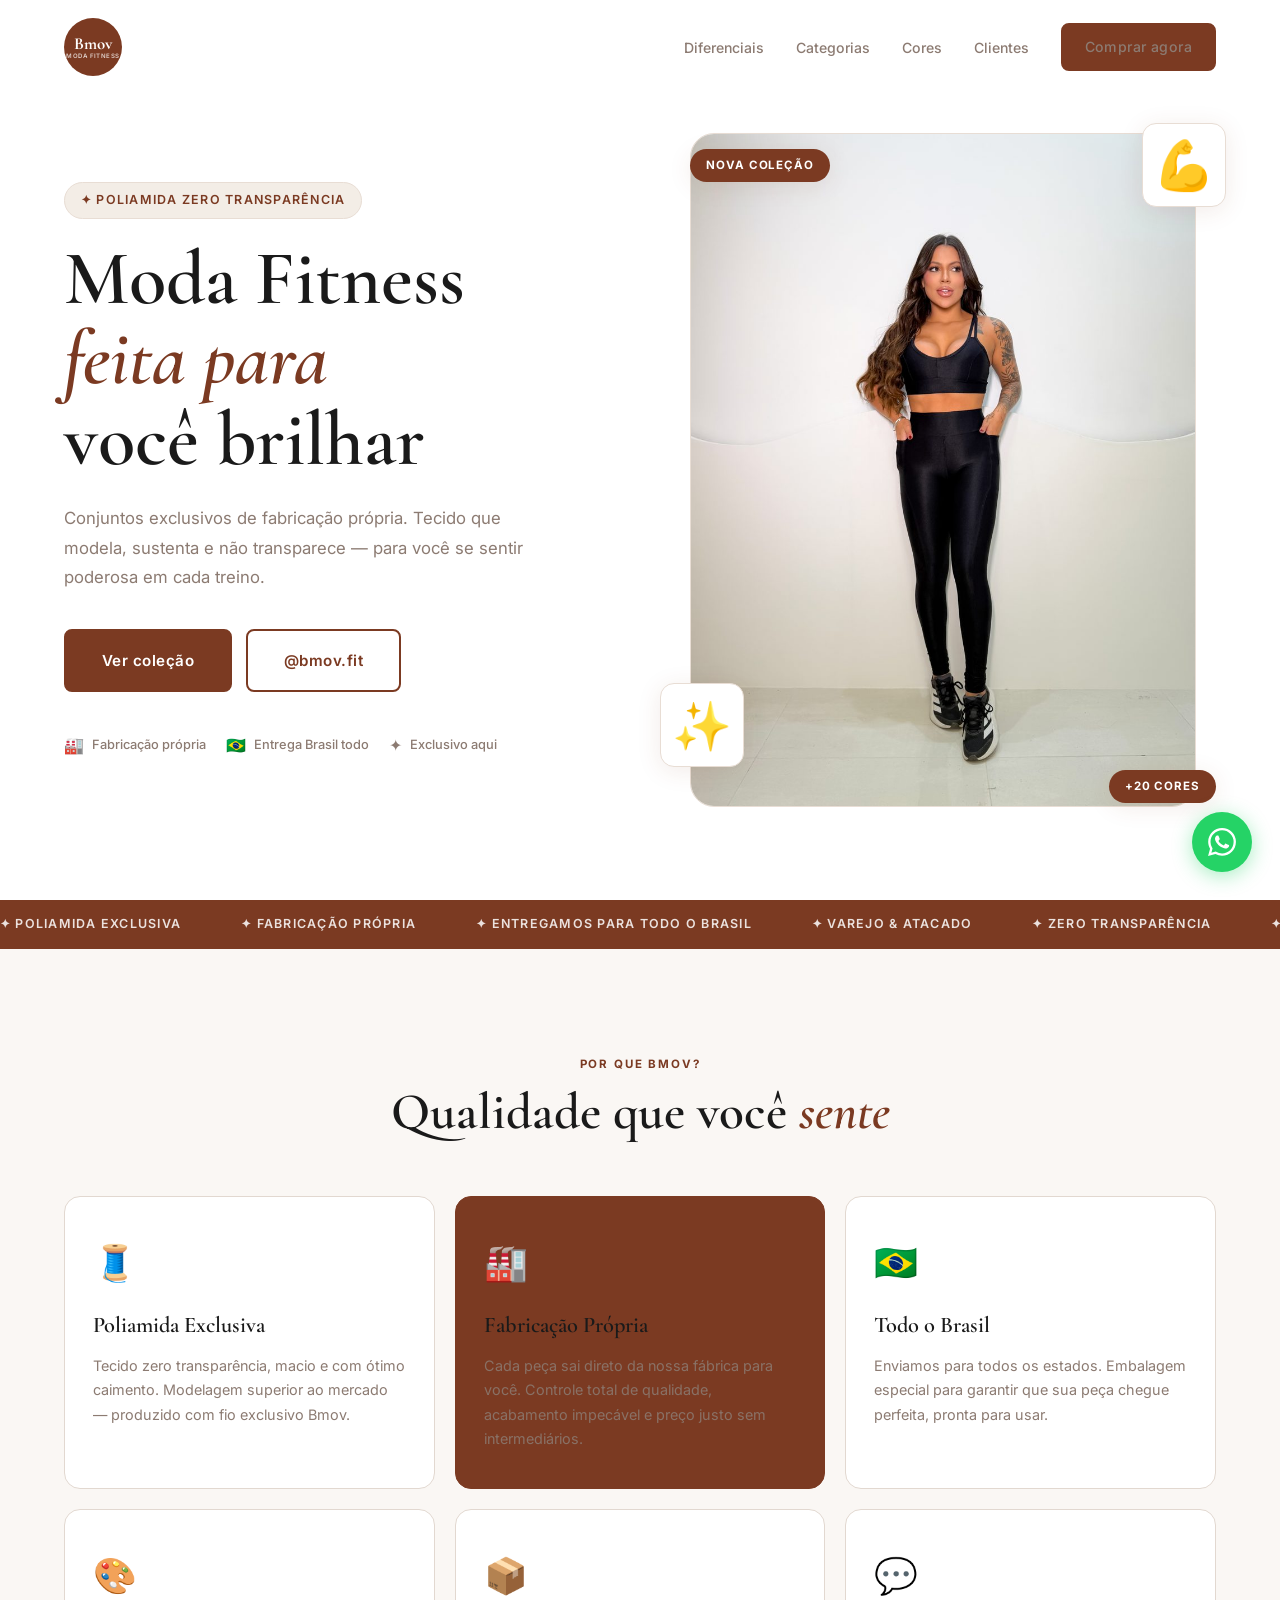
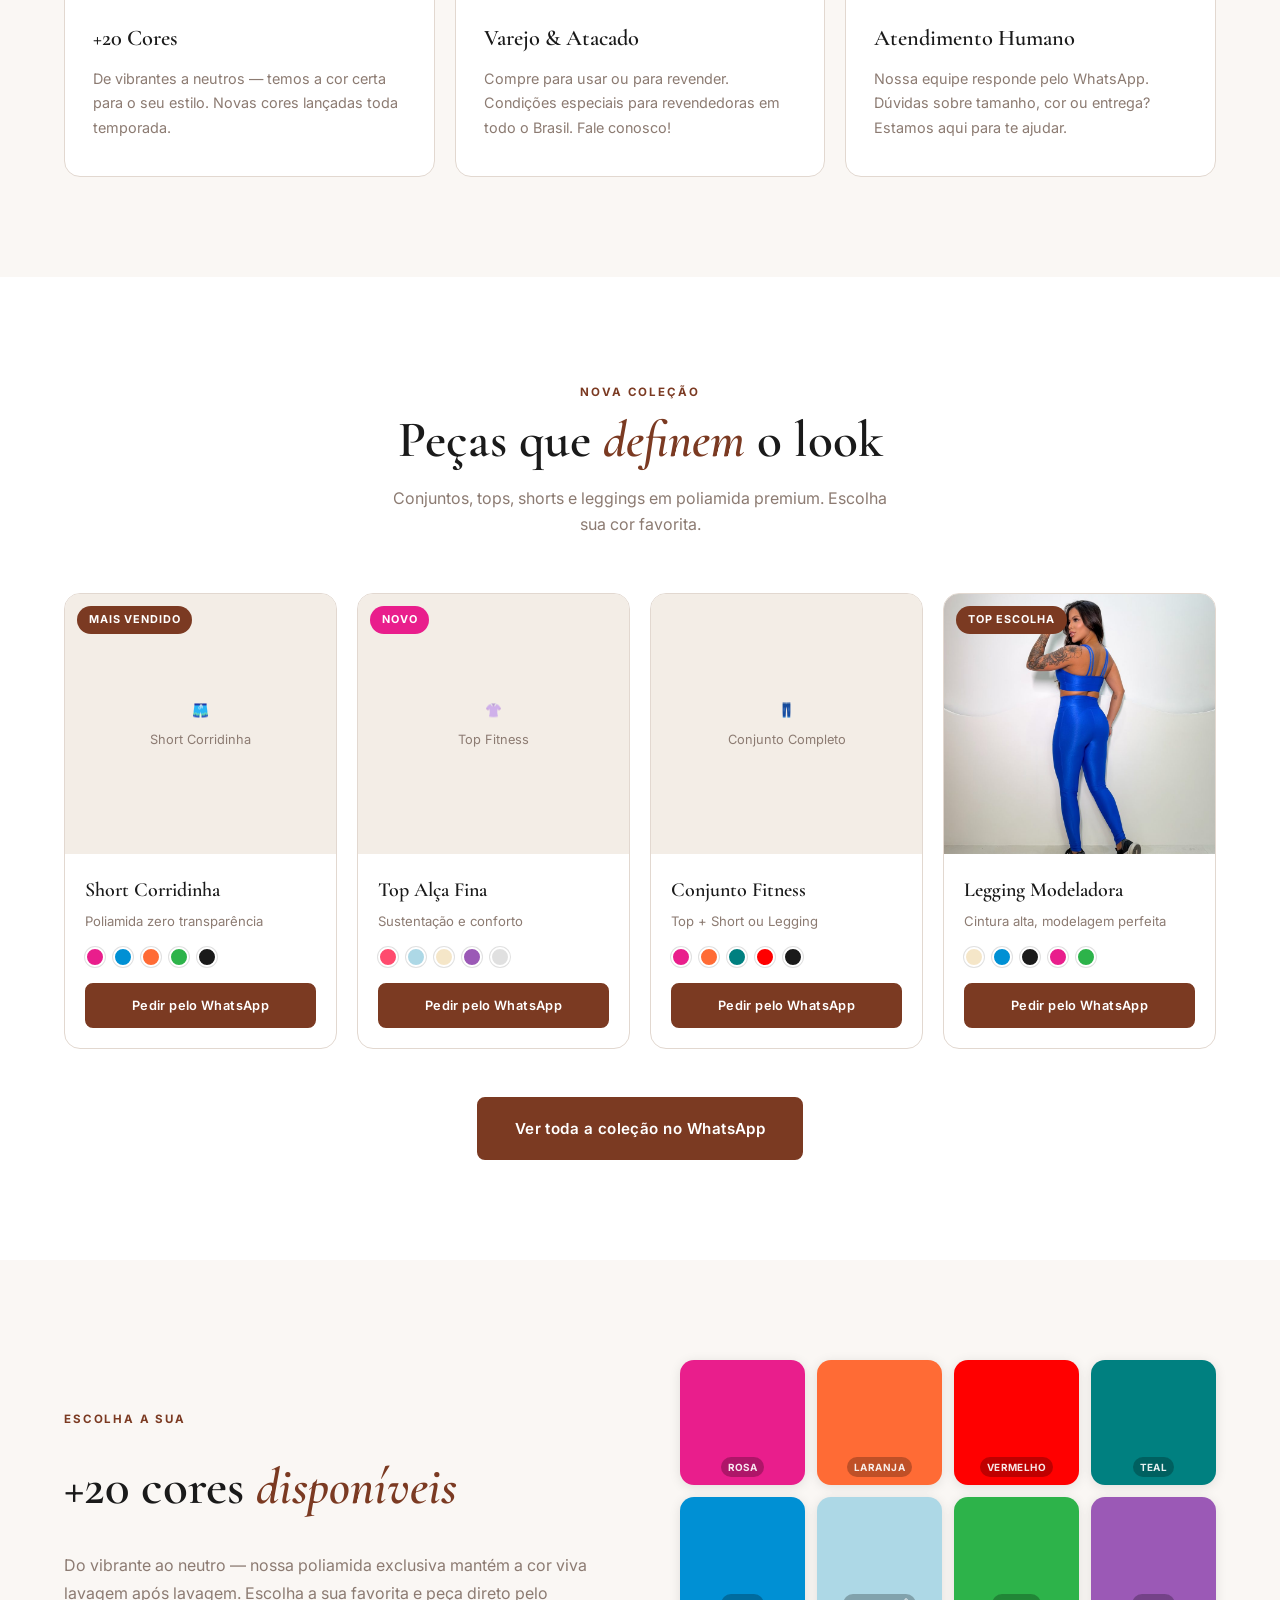
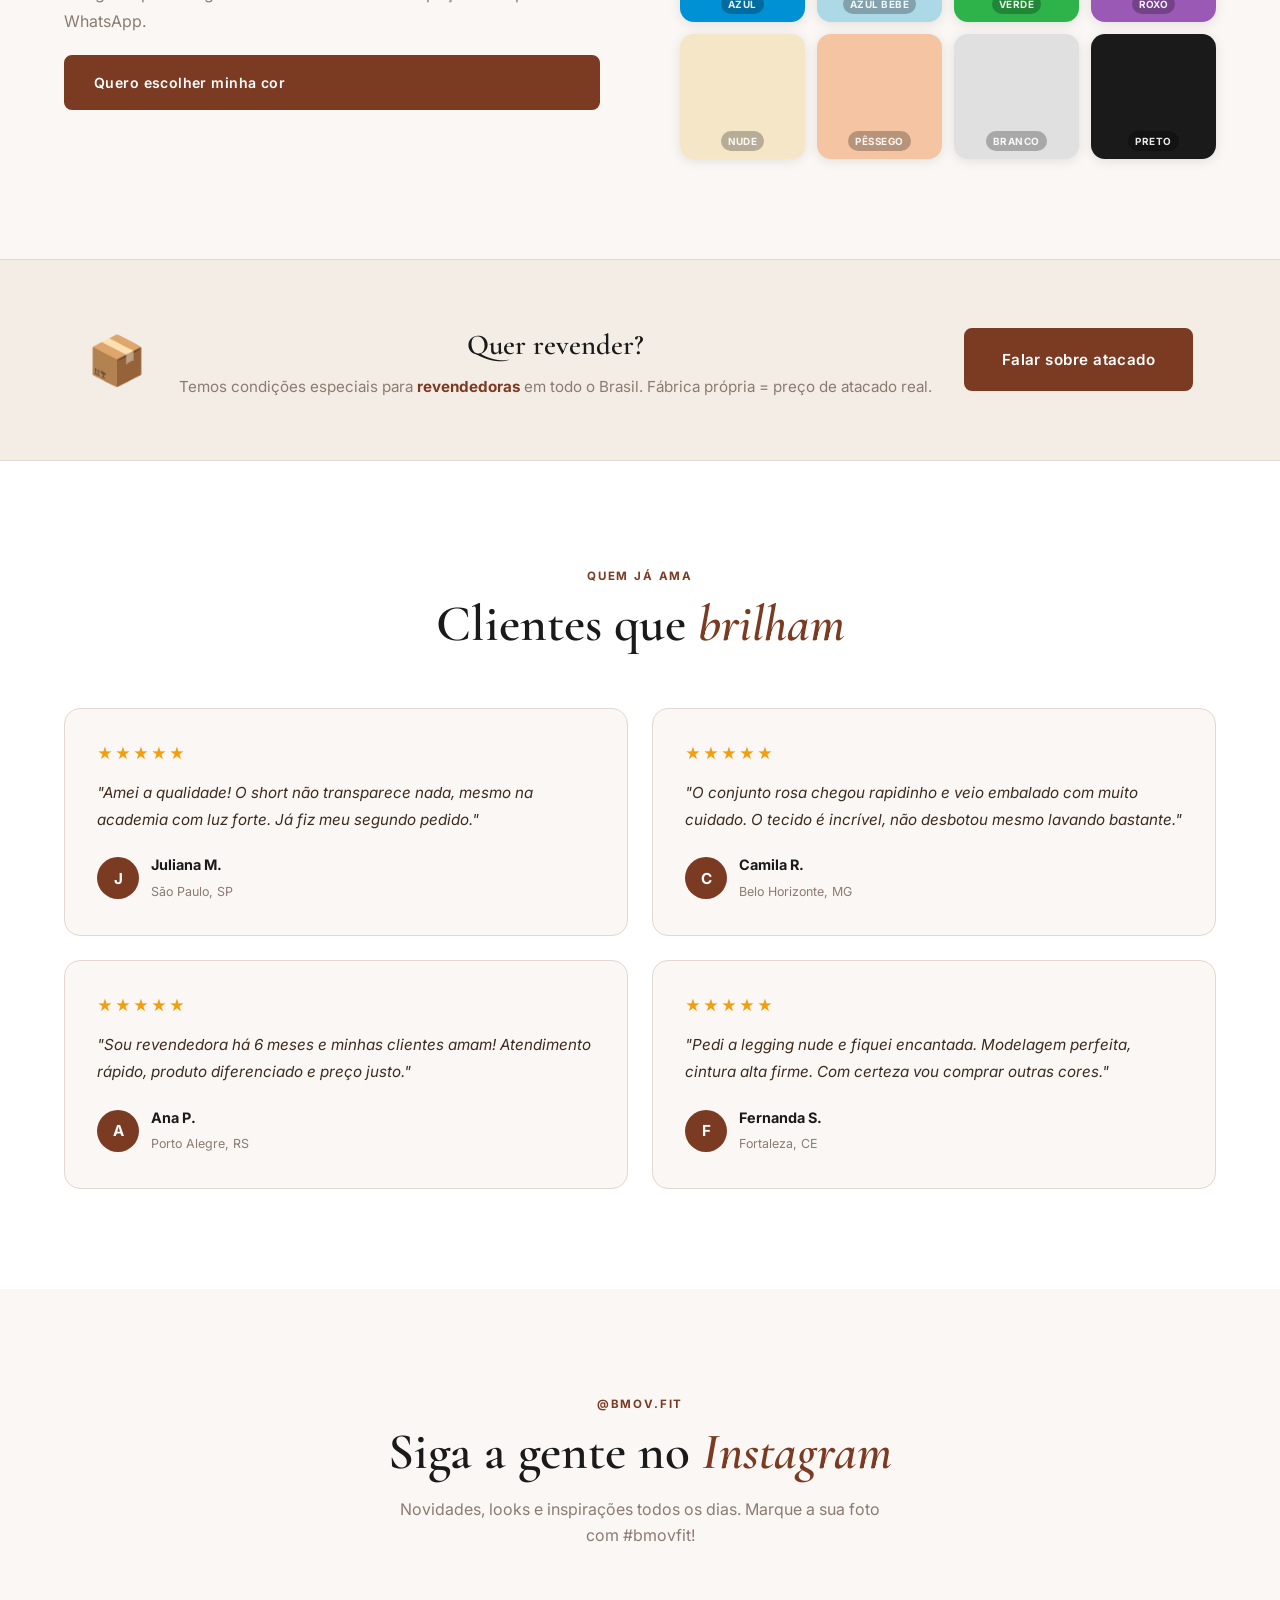
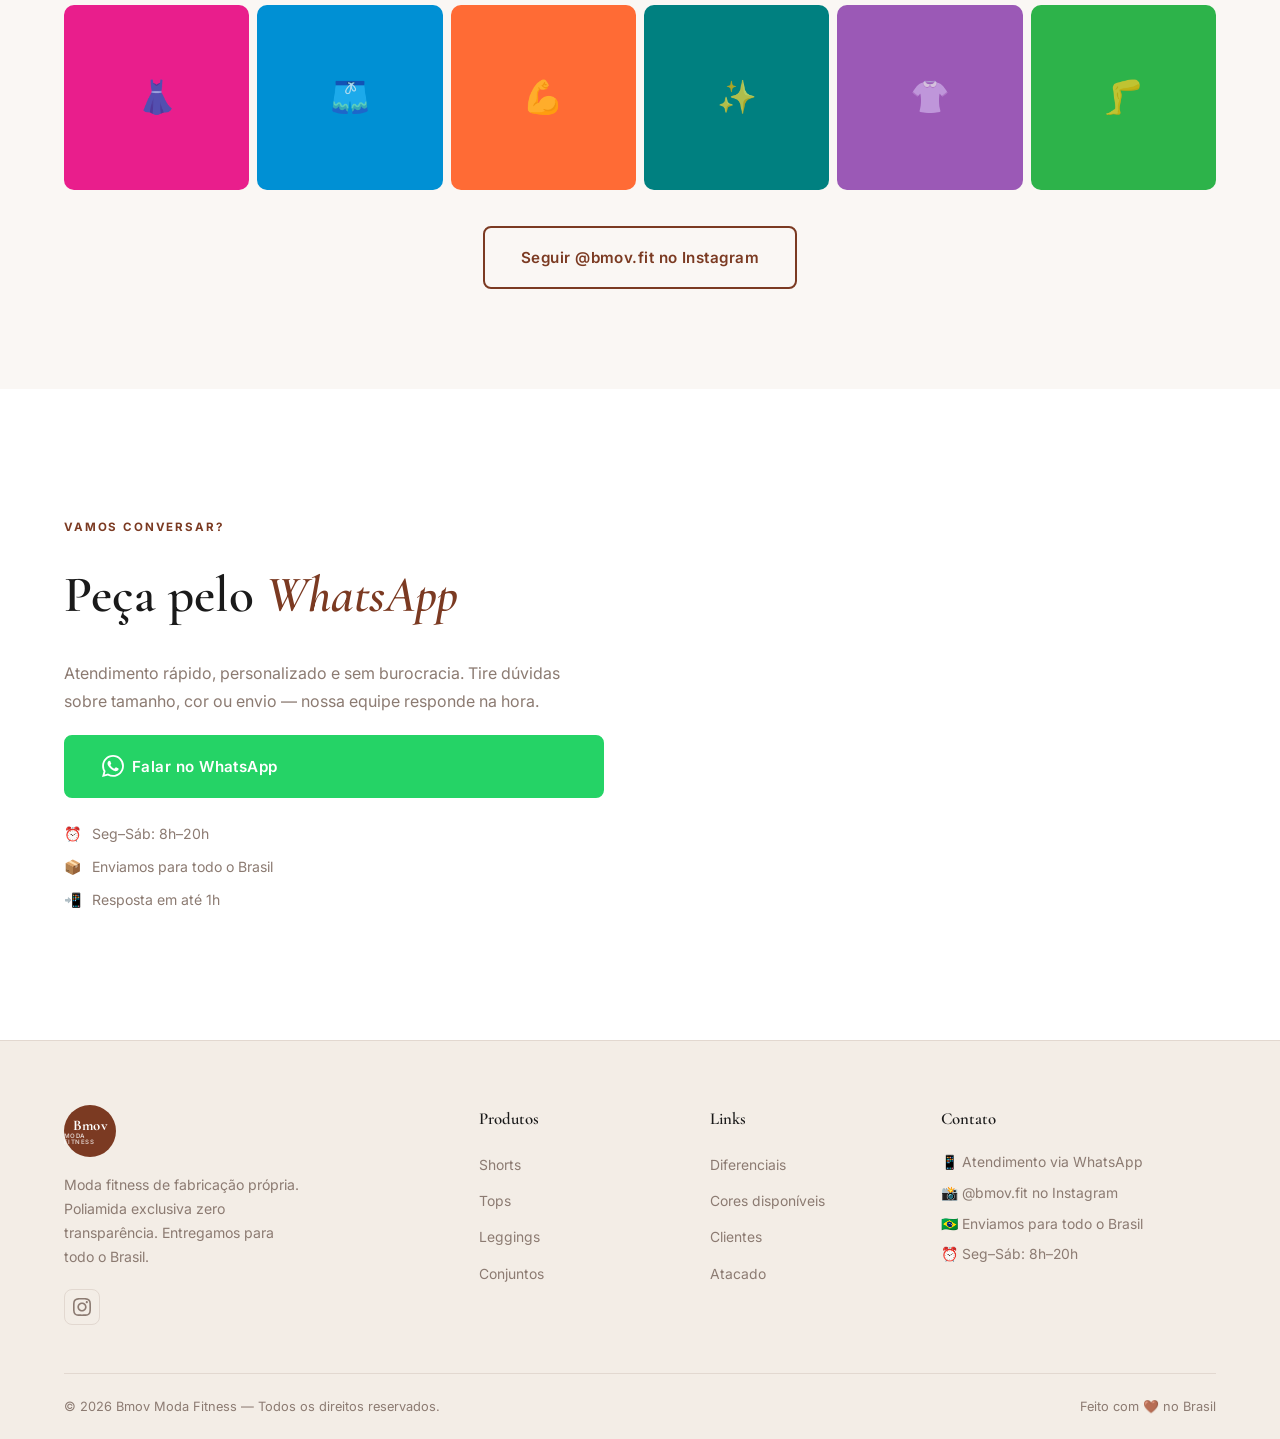
==== index.html @ cf205d50 "feat: imagens reais + galeria auto-rotativa nas categorias - Galeria com 5 fotos reais para Leggings" ====
<!DOCTYPE html>
<html lang="pt-BR">
<head>
  <meta charset="UTF-8" />
  <meta name="viewport" content="width=device-width, initial-scale=1.0" />
  <title>Bmov Moda Fitness — Poliamida Zero Transparência</title>
  <link rel="preconnect" href="https://fonts.googleapis.com" />
  <link rel="preconnect" href="https://fonts.gstatic.com" crossorigin />
  <link href="https://fonts.googleapis.com/css2?family=Cormorant+Garamond:ital,wght@0,400;0,500;0,600;0,700;1,400;1,600&family=Inter:wght@300;400;500;600;700&display=swap" rel="stylesheet" />
  <link rel="stylesheet" href="style.css" />
</head>
<body>

  <!-- NAV -->
  <nav class="nav" id="nav">
    <div class="nav__inner">
      <a href="#hero" class="nav__logo">
        <div class="logo-circle">
          <span class="logo-b">Bmov</span>
          <span class="logo-sub">moda fitness</span>
        </div>
      </a>
      <ul class="nav__links">
        <li><a href="#diferenciais">Diferenciais</a></li>
        <li><a href="categorias.html">Categorias</a></li>
        <li><a href="#cores">Cores</a></li>
        <li><a href="#depoimentos">Clientes</a></li>
        <li><a href="#contato" class="btn btn--brown btn--nav">Comprar agora</a></li>
      </ul>
      <button class="nav__hamburger" id="hamburger" aria-label="Menu">
        <span></span><span></span><span></span>
      </button>
    </div>
  </nav>

  <!-- MOBILE MENU -->
  <div class="mobile-menu" id="mobileMenu">
    <ul>
      <li><a href="#diferenciais" class="mobile-link">Diferenciais</a></li>
      <li><a href="categorias.html" class="mobile-link">Categorias</a></li>
      <li><a href="#cores" class="mobile-link">Cores</a></li>
      <li><a href="#depoimentos" class="mobile-link">Clientes</a></li>
      <li><a href="#contato" class="mobile-link btn btn--brown">Comprar agora</a></li>
    </ul>
  </div>

  <!-- HERO -->
  <section class="hero" id="hero">
    <div class="hero__left">
      <div class="hero__tag-wrap">
        <span class="hero__tag">✦ Poliamida Zero Transparência</span>
      </div>
      <h1 class="hero__title">
        Moda Fitness<br />
        <em>feita para</em><br />
        você brilhar
      </h1>
      <p class="hero__sub">
        Conjuntos exclusivos de fabricação própria. Tecido que modela, sustenta e não transparece — para você se sentir poderosa em cada treino.
      </p>
      <div class="hero__cta">
        <a href="#contato" class="btn btn--brown btn--lg">Ver coleção</a>
        <a href="https://instagram.com/bmov.fit" target="_blank" class="btn btn--outline btn--lg">@bmov.fit</a>
      </div>
      <div class="hero__badges">
        <div class="badge">
          <span class="badge__icon">🏭</span>
          <span>Fabricação própria</span>
        </div>
        <div class="badge">
          <span class="badge__icon">🇧🇷</span>
          <span>Entrega Brasil todo</span>
        </div>
        <div class="badge">
          <span class="badge__icon">✦</span>
          <span>Exclusivo aqui</span>
        </div>
      </div>
    </div>
    <div class="hero__right">
      <div class="hero__img-wrap">
        <div class="hero__img hero__img--main">
          <img src="images_web/leggings/IMG_7711.jpg" alt="Look Bmov Moda Fitness" style="width:100%;height:100%;object-fit:cover;display:block;" />
        </div>
        <div class="hero__img hero__img--float hero__img--float1">
          <div class="img-placeholder img-placeholder--sm">
            <span class="img-emoji">💪</span>
          </div>
        </div>
        <div class="hero__img hero__img--float hero__img--float2">
          <div class="img-placeholder img-placeholder--sm">
            <span class="img-emoji">✨</span>
          </div>
        </div>
        <div class="hero__pill hero__pill--1">Nova coleção</div>
        <div class="hero__pill hero__pill--2">+20 cores</div>
      </div>
    </div>
  </section>

  <!-- BARRA DE CONFIANÇA -->
  <div class="trust-bar">
    <div class="trust-bar__inner">
      <span>✦ Poliamida exclusiva</span>
      <span>✦ Fabricação própria</span>
      <span>✦ Entregamos para todo o Brasil</span>
      <span>✦ Varejo & Atacado</span>
      <span>✦ Zero transparência</span>
      <span>✦ Poliamida exclusiva</span>
      <span>✦ Fabricação própria</span>
      <span>✦ Entregamos para todo o Brasil</span>
      <span>✦ Varejo & Atacado</span>
      <span>✦ Zero transparência</span>
    </div>
  </div>

  <!-- DIFERENCIAIS -->
  <section class="diferenciais" id="diferenciais">
    <div class="container">
      <div class="section-header">
        <span class="section-tag">Por que Bmov?</span>
        <h2 class="section-title">Qualidade que você <em>sente</em></h2>
      </div>
      <div class="dif__grid">
        <div class="dif-card reveal">
          <div class="dif-card__icon">🧵</div>
          <h3>Poliamida Exclusiva</h3>
          <p>Tecido zero transparência, macio e com ótimo caimento. Modelagem superior ao mercado — produzido com fio exclusivo Bmov.</p>
        </div>
        <div class="dif-card dif-card--featured reveal">
          <div class="dif-card__icon">🏭</div>
          <h3>Fabricação Própria</h3>
          <p>Cada peça sai direto da nossa fábrica para você. Controle total de qualidade, acabamento impecável e preço justo sem intermediários.</p>
        </div>
        <div class="dif-card reveal">
          <div class="dif-card__icon">🇧🇷</div>
          <h3>Todo o Brasil</h3>
          <p>Enviamos para todos os estados. Embalagem especial para garantir que sua peça chegue perfeita, pronta para usar.</p>
        </div>
        <div class="dif-card reveal">
          <div class="dif-card__icon">🎨</div>
          <h3>+20 Cores</h3>
          <p>De vibrantes a neutros — temos a cor certa para o seu estilo. Novas cores lançadas toda temporada.</p>
        </div>
        <div class="dif-card reveal">
          <div class="dif-card__icon">📦</div>
          <h3>Varejo & Atacado</h3>
          <p>Compre para usar ou para revender. Condições especiais para revendedoras em todo o Brasil. Fale conosco!</p>
        </div>
        <div class="dif-card reveal">
          <div class="dif-card__icon">💬</div>
          <h3>Atendimento Humano</h3>
          <p>Nossa equipe responde pelo WhatsApp. Dúvidas sobre tamanho, cor ou entrega? Estamos aqui para te ajudar.</p>
        </div>
      </div>
    </div>
  </section>

  <!-- COLEÇÃO -->
  <section class="colecao" id="colecao">
    <div class="container">
      <div class="section-header">
        <span class="section-tag">Nova coleção</span>
        <h2 class="section-title">Peças que <em>definem</em> o look</h2>
        <p class="section-desc">Conjuntos, tops, shorts e leggings em poliamida premium. Escolha sua cor favorita.</p>
      </div>
      <div class="colecao__grid">

        <div class="produto-card reveal">
          <div class="produto-card__img">
            <div class="img-placeholder img-placeholder--prod">
              <span>🩳</span>
              <span class="img-label">Short Corridinha</span>
            </div>
            <div class="produto-card__tag">Mais vendido</div>
          </div>
          <div class="produto-card__info">
            <h3>Short Corridinha</h3>
            <p>Poliamida zero transparência</p>
            <div class="produto-card__cores">
              <span class="cor" style="--c:#E91E8C" title="Rosa"></span>
              <span class="cor" style="--c:#0090D4" title="Azul"></span>
              <span class="cor" style="--c:#FF6B35" title="Laranja"></span>
              <span class="cor" style="--c:#2DB34A" title="Verde"></span>
              <span class="cor" style="--c:#1A1A1A" title="Preto"></span>
            </div>
            <a href="#contato" class="btn btn--brown btn--sm">Pedir pelo WhatsApp</a>
          </div>
        </div>

        <div class="produto-card reveal">
          <div class="produto-card__img">
            <div class="img-placeholder img-placeholder--prod">
              <span>👚</span>
              <span class="img-label">Top Fitness</span>
            </div>
            <div class="produto-card__tag produto-card__tag--new">Novo</div>
          </div>
          <div class="produto-card__info">
            <h3>Top Alça Fina</h3>
            <p>Sustentação e conforto</p>
            <div class="produto-card__cores">
              <span class="cor" style="--c:#FF4B6E" title="Coral"></span>
              <span class="cor" style="--c:#ADD8E6" title="Azul bebê"></span>
              <span class="cor" style="--c:#F5E6C8" title="Nude"></span>
              <span class="cor" style="--c:#9B59B6" title="Roxo"></span>
              <span class="cor" style="--c:#E0E0E0" title="Branco"></span>
            </div>
            <a href="#contato" class="btn btn--brown btn--sm">Pedir pelo WhatsApp</a>
          </div>
        </div>

        <div class="produto-card reveal">
          <div class="produto-card__img">
            <div class="img-placeholder img-placeholder--prod">
              <span>👖</span>
              <span class="img-label">Conjunto Completo</span>
            </div>
          </div>
          <div class="produto-card__info">
            <h3>Conjunto Fitness</h3>
            <p>Top + Short ou Legging</p>
            <div class="produto-card__cores">
              <span class="cor" style="--c:#E91E8C" title="Rosa"></span>
              <span class="cor" style="--c:#FF6B35" title="Laranja"></span>
              <span class="cor" style="--c:#008080" title="Teal"></span>
              <span class="cor" style="--c:#FF0000" title="Vermelho"></span>
              <span class="cor" style="--c:#1A1A1A" title="Preto"></span>
            </div>
            <a href="#contato" class="btn btn--brown btn--sm">Pedir pelo WhatsApp</a>
          </div>
        </div>

        <div class="produto-card reveal">
          <div class="produto-card__img">
            <img src="images_web/leggings/IMG_7720.jpg" alt="Conjunto Aura — Legging" style="width:100%;height:260px;object-fit:cover;display:block;" />
            <div class="produto-card__tag">Top escolha</div>
          </div>
          <div class="produto-card__info">
            <h3>Legging Modeladora</h3>
            <p>Cintura alta, modelagem perfeita</p>
            <div class="produto-card__cores">
              <span class="cor" style="--c:#F5E6C8" title="Nude"></span>
              <span class="cor" style="--c:#0090D4" title="Azul"></span>
              <span class="cor" style="--c:#1A1A1A" title="Preto"></span>
              <span class="cor" style="--c:#E91E8C" title="Rosa"></span>
              <span class="cor" style="--c:#2DB34A" title="Verde"></span>
            </div>
            <a href="#contato" class="btn btn--brown btn--sm">Pedir pelo WhatsApp</a>
          </div>
        </div>

      </div>

      <div class="colecao__cta">
        <a href="#contato" class="btn btn--brown btn--lg">Ver toda a coleção no WhatsApp</a>
      </div>
    </div>
  </section>

  <!-- CORES -->
  <section class="cores" id="cores">
    <div class="container">
      <div class="cores__inner">
        <div class="cores__text reveal">
          <span class="section-tag">Escolha a sua</span>
          <h2 class="section-title">+20 cores <em>disponíveis</em></h2>
          <p>Do vibrante ao neutro — nossa poliamida exclusiva mantém a cor viva lavagem após lavagem. Escolha a sua favorita e peça direto pelo WhatsApp.</p>
          <a href="#contato" class="btn btn--brown">Quero escolher minha cor</a>
        </div>
        <div class="cores__palette reveal">
          <div class="palette-grid">
            <div class="palette-item" style="--c:#E91E8C"><span>Rosa</span></div>
            <div class="palette-item" style="--c:#FF6B35"><span>Laranja</span></div>
            <div class="palette-item" style="--c:#FF0000"><span>Vermelho</span></div>
            <div class="palette-item" style="--c:#008080"><span>Teal</span></div>
            <div class="palette-item" style="--c:#0090D4"><span>Azul</span></div>
            <div class="palette-item" style="--c:#ADD8E6"><span>Azul bebê</span></div>
            <div class="palette-item" style="--c:#2DB34A"><span>Verde</span></div>
            <div class="palette-item" style="--c:#9B59B6"><span>Roxo</span></div>
            <div class="palette-item" style="--c:#F5E6C8"><span>Nude</span></div>
            <div class="palette-item" style="--c:#F5C5A3"><span>Pêssego</span></div>
            <div class="palette-item" style="--c:#E0E0E0"><span>Branco</span></div>
            <div class="palette-item" style="--c:#1A1A1A"><span>Preto</span></div>
          </div>
        </div>
      </div>
    </div>
  </section>

  <!-- ATACADO -->
  <section class="atacado">
    <div class="container">
      <div class="atacado__inner reveal">
        <div class="atacado__icon">📦</div>
        <div class="atacado__text">
          <h3>Quer revender?</h3>
          <p>Temos condições especiais para <strong>revendedoras</strong> em todo o Brasil. Fábrica própria = preço de atacado real.</p>
        </div>
        <a href="https://wa.me/5511999999999?text=Olá!%20Quero%20saber%20sobre%20o%20atacado%20da%20Bmov%20Moda%20Fitness!" target="_blank" class="btn btn--brown btn--lg">Falar sobre atacado</a>
      </div>
    </div>
  </section>

  <!-- DEPOIMENTOS -->
  <section class="depoimentos" id="depoimentos">
    <div class="container">
      <div class="section-header">
        <span class="section-tag">Quem já ama</span>
        <h2 class="section-title">Clientes que <em>brilham</em></h2>
      </div>
      <div class="depo__grid">

        <div class="depo-card reveal">
          <div class="depo-card__stars">★★★★★</div>
          <p>"Amei a qualidade! O short não transparece nada, mesmo na academia com luz forte. Já fiz meu segundo pedido."</p>
          <div class="depo-card__author">
            <div class="depo-card__avatar">J</div>
            <div>
              <strong>Juliana M.</strong>
              <span>São Paulo, SP</span>
            </div>
          </div>
        </div>

        <div class="depo-card reveal">
          <div class="depo-card__stars">★★★★★</div>
          <p>"O conjunto rosa chegou rapidinho e veio embalado com muito cuidado. O tecido é incrível, não desbotou mesmo lavando bastante."</p>
          <div class="depo-card__author">
            <div class="depo-card__avatar">C</div>
            <div>
              <strong>Camila R.</strong>
              <span>Belo Horizonte, MG</span>
            </div>
          </div>
        </div>

        <div class="depo-card reveal">
          <div class="depo-card__stars">★★★★★</div>
          <p>"Sou revendedora há 6 meses e minhas clientes amam! Atendimento rápido, produto diferenciado e preço justo."</p>
          <div class="depo-card__author">
            <div class="depo-card__avatar">A</div>
            <div>
              <strong>Ana P.</strong>
              <span>Porto Alegre, RS</span>
            </div>
          </div>
        </div>

        <div class="depo-card reveal">
          <div class="depo-card__stars">★★★★★</div>
          <p>"Pedi a legging nude e fiquei encantada. Modelagem perfeita, cintura alta firme. Com certeza vou comprar outras cores."</p>
          <div class="depo-card__author">
            <div class="depo-card__avatar">F</div>
            <div>
              <strong>Fernanda S.</strong>
              <span>Fortaleza, CE</span>
            </div>
          </div>
        </div>

      </div>
    </div>
  </section>

  <!-- INSTAGRAM FEED -->
  <section class="feed">
    <div class="container">
      <div class="section-header">
        <span class="section-tag">@bmov.fit</span>
        <h2 class="section-title">Siga a gente no <em>Instagram</em></h2>
        <p class="section-desc">Novidades, looks e inspirações todos os dias. Marque a sua foto com #bmovfit!</p>
      </div>
      <div class="feed__grid">
        <a href="https://instagram.com/bmov.fit" target="_blank" class="feed__item reveal" style="--bg: #E91E8C">
          <div class="feed__placeholder">👗</div>
          <div class="feed__overlay"><span>Ver no Instagram</span></div>
        </a>
        <a href="https://instagram.com/bmov.fit" target="_blank" class="feed__item reveal" style="--bg: #0090D4">
          <div class="feed__placeholder">🩳</div>
          <div class="feed__overlay"><span>Ver no Instagram</span></div>
        </a>
        <a href="https://instagram.com/bmov.fit" target="_blank" class="feed__item reveal" style="--bg: #FF6B35">
          <div class="feed__placeholder">💪</div>
          <div class="feed__overlay"><span>Ver no Instagram</span></div>
        </a>
        <a href="https://instagram.com/bmov.fit" target="_blank" class="feed__item reveal" style="--bg: #008080">
          <div class="feed__placeholder">✨</div>
          <div class="feed__overlay"><span>Ver no Instagram</span></div>
        </a>
        <a href="https://instagram.com/bmov.fit" target="_blank" class="feed__item reveal" style="--bg: #9B59B6">
          <div class="feed__placeholder">👚</div>
          <div class="feed__overlay"><span>Ver no Instagram</span></div>
        </a>
        <a href="https://instagram.com/bmov.fit" target="_blank" class="feed__item reveal" style="--bg: #2DB34A">
          <div class="feed__placeholder">🦵</div>
          <div class="feed__overlay"><span>Ver no Instagram</span></div>
        </a>
      </div>
      <div class="feed__cta">
        <a href="https://instagram.com/bmov.fit" target="_blank" class="btn btn--outline btn--lg">
          Seguir @bmov.fit no Instagram
        </a>
      </div>
    </div>
  </section>

  <!-- CONTATO / CTA FINAL -->
  <section class="contato" id="contato">
    <div class="container">
      <div class="contato__inner">
        <div class="contato__text reveal">
          <span class="section-tag">Vamos conversar?</span>
          <h2 class="section-title">Peça pelo <em>WhatsApp</em></h2>
          <p>Atendimento rápido, personalizado e sem burocracia. Tire dúvidas sobre tamanho, cor ou envio — nossa equipe responde na hora.</p>
          <a href="https://wa.me/5511999999999?text=Olá!%20Vim%20pelo%20site%20da%20Bmov%20Moda%20Fitness%20e%20quero%20ver%20a%20coleção%20💪" target="_blank" class="btn btn--green btn--lg btn--whatsapp">
            <svg width="22" height="22" viewBox="0 0 24 24" fill="currentColor"><path d="M17.472 14.382c-.297-.149-1.758-.867-2.03-.967-.273-.099-.471-.148-.67.15-.197.297-.767.966-.94 1.164-.173.199-.347.223-.644.075-.297-.15-1.255-.463-2.39-1.475-.883-.788-1.48-1.761-1.653-2.059-.173-.297-.018-.458.13-.606.134-.133.298-.347.446-.52.149-.174.198-.298.298-.497.099-.198.05-.371-.025-.52-.075-.149-.669-1.612-.916-2.207-.242-.579-.487-.5-.669-.51-.173-.008-.371-.01-.57-.01-.198 0-.52.074-.792.372-.272.297-1.04 1.016-1.04 2.479 0 1.462 1.065 2.875 1.213 3.074.149.198 2.096 3.2 5.077 4.487.709.306 1.262.489 1.694.625.712.227 1.36.195 1.871.118.571-.085 1.758-.719 2.006-1.413.248-.694.248-1.289.173-1.413-.074-.124-.272-.198-.57-.347m-5.421 7.403h-.004a9.87 9.87 0 01-5.031-1.378l-.361-.214-3.741.982.998-3.648-.235-.374a9.86 9.86 0 01-1.51-5.26c.001-5.45 4.436-9.884 9.888-9.884 2.64 0 5.122 1.03 6.988 2.898a9.825 9.825 0 012.893 6.994c-.003 5.45-4.437 9.884-9.885 9.884m8.413-18.297A11.815 11.815 0 0012.05 0C5.495 0 .16 5.335.157 11.892c0 2.096.547 4.142 1.588 5.945L.057 24l6.305-1.654a11.882 11.882 0 005.683 1.448h.005c6.554 0 11.89-5.335 11.893-11.893a11.821 11.821 0 00-3.48-8.413z"/></svg>
            Falar no WhatsApp
          </a>
          <div class="contato__info">
            <div class="info-item">
              <span>⏰</span>
              <span>Seg–Sáb: 8h–20h</span>
            </div>
            <div class="info-item">
              <span>📦</span>
              <span>Enviamos para todo o Brasil</span>
            </div>
            <div class="info-item">
              <span>📲</span>
              <span>Resposta em até 1h</span>
            </div>
          </div>
        </div>
        <div class="contato__form reveal">
          <div class="form-card">
            <h3>Deixe seu contato</h3>
            <p>Receba novidades e lançamentos em primeira mão!</p>
            <form id="form">
              <div class="form__group">
                <input type="text" id="nome" placeholder="Seu nome" required />
              </div>
              <div class="form__group">
                <input type="tel" id="tel" placeholder="Seu WhatsApp" required />
              </div>
              <div class="form__group">
                <select id="interesse">
                  <option value="" disabled selected>O que você procura?</option>
                  <option>Conjunto fitness</option>
                  <option>Short Corridinha</option>
                  <option>Top alça fina</option>
                  <option>Legging modeladora</option>
                  <option>Quero revender (atacado)</option>
                </select>
              </div>
              <button type="submit" class="btn btn--brown btn--full">Quero ser avisada primeiro 💌</button>
              <p class="form__note">Sem spam. Apenas novidades exclusivas.</p>
            </form>
          </div>
        </div>
      </div>
    </div>
  </section>

  <!-- FOOTER -->
  <footer class="footer">
    <div class="container">
      <div class="footer__inner">
        <div class="footer__brand">
          <div class="logo-circle logo-circle--sm">
            <span class="logo-b">Bmov</span>
            <span class="logo-sub">moda fitness</span>
          </div>
          <p>Moda fitness de fabricação própria. Poliamida exclusiva zero transparência. Entregamos para todo o Brasil.</p>
          <div class="footer__social">
            <a href="https://instagram.com/bmov.fit" target="_blank" aria-label="Instagram">
              <svg width="18" height="18" viewBox="0 0 24 24" fill="currentColor"><path d="M12 2.163c3.204 0 3.584.012 4.85.07 3.252.148 4.771 1.691 4.919 4.919.058 1.265.069 1.645.069 4.849 0 3.205-.012 3.584-.069 4.849-.149 3.225-1.664 4.771-4.919 4.919-1.266.058-1.644.07-4.85.07-3.204 0-3.584-.012-4.849-.07-3.26-.149-4.771-1.699-4.919-4.92-.058-1.265-.07-1.644-.07-4.849 0-3.204.013-3.583.07-4.849.149-3.227 1.664-4.771 4.919-4.919 1.266-.057 1.645-.069 4.849-.069zm0-2.163c-3.259 0-3.667.014-4.947.072-4.358.2-6.78 2.618-6.98 6.98-.059 1.281-.073 1.689-.073 4.948 0 3.259.014 3.668.072 4.948.2 4.358 2.618 6.78 6.98 6.98 1.281.058 1.689.072 4.948.072 3.259 0 3.668-.014 4.948-.072 4.354-.2 6.782-2.618 6.979-6.98.059-1.28.073-1.689.073-4.948 0-3.259-.014-3.667-.072-4.947-.196-4.354-2.617-6.78-6.979-6.98-1.281-.059-1.69-.073-4.949-.073zm0 5.838c-3.403 0-6.162 2.759-6.162 6.162s2.759 6.163 6.162 6.163 6.162-2.759 6.162-6.163c0-3.403-2.759-6.162-6.162-6.162zm0 10.162c-2.209 0-4-1.79-4-4 0-2.209 1.791-4 4-4s4 1.791 4 4c0 2.21-1.791 4-4 4zm6.406-11.845c-.796 0-1.441.645-1.441 1.44s.645 1.44 1.441 1.44c.795 0 1.439-.645 1.439-1.44s-.644-1.44-1.439-1.44z"/></svg>
            </a>
          </div>
        </div>
        <div class="footer__links">
          <h4>Produtos</h4>
          <ul>
            <li><a href="#colecao">Shorts</a></li>
            <li><a href="#colecao">Tops</a></li>
            <li><a href="#colecao">Leggings</a></li>
            <li><a href="#colecao">Conjuntos</a></li>
          </ul>
        </div>
        <div class="footer__links">
          <h4>Links</h4>
          <ul>
            <li><a href="#diferenciais">Diferenciais</a></li>
            <li><a href="#cores">Cores disponíveis</a></li>
            <li><a href="#depoimentos">Clientes</a></li>
            <li><a href="#contato">Atacado</a></li>
          </ul>
        </div>
        <div class="footer__contact">
          <h4>Contato</h4>
          <p>📱 Atendimento via WhatsApp</p>
          <p>📸 @bmov.fit no Instagram</p>
          <p>🇧🇷 Enviamos para todo o Brasil</p>
          <p>⏰ Seg–Sáb: 8h–20h</p>
        </div>
      </div>
      <div class="footer__bottom">
        <p>© 2026 Bmov Moda Fitness — Todos os direitos reservados.</p>
        <p>Feito com 🤎 no Brasil</p>
      </div>
    </div>
  </footer>

  <!-- WHATSAPP FLOAT -->
  <a href="https://wa.me/5511999999999?text=Olá!%20Vim%20pelo%20site%20da%20Bmov%20Moda%20Fitness%20e%20quero%20ver%20a%20coleção%20💪" target="_blank" class="whatsapp-float" aria-label="WhatsApp">
    <svg width="28" height="28" viewBox="0 0 24 24" fill="currentColor"><path d="M17.472 14.382c-.297-.149-1.758-.867-2.03-.967-.273-.099-.471-.148-.67.15-.197.297-.767.966-.94 1.164-.173.199-.347.223-.644.075-.297-.15-1.255-.463-2.39-1.475-.883-.788-1.48-1.761-1.653-2.059-.173-.297-.018-.458.13-.606.134-.133.298-.347.446-.52.149-.174.198-.298.298-.497.099-.198.05-.371-.025-.52-.075-.149-.669-1.612-.916-2.207-.242-.579-.487-.5-.669-.51-.173-.008-.371-.01-.57-.01-.198 0-.52.074-.792.372-.272.297-1.04 1.016-1.04 2.479 0 1.462 1.065 2.875 1.213 3.074.149.198 2.096 3.2 5.077 4.487.709.306 1.262.489 1.694.625.712.227 1.36.195 1.871.118.571-.085 1.758-.719 2.006-1.413.248-.694.248-1.289.173-1.413-.074-.124-.272-.198-.57-.347m-5.421 7.403h-.004a9.87 9.87 0 01-5.031-1.378l-.361-.214-3.741.982.998-3.648-.235-.374a9.86 9.86 0 01-1.51-5.26c.001-5.45 4.436-9.884 9.888-9.884 2.64 0 5.122 1.03 6.988 2.898a9.825 9.825 0 012.893 6.994c-.003 5.45-4.437 9.884-9.885 9.884m8.413-18.297A11.815 11.815 0 0012.05 0C5.495 0 .16 5.335.157 11.892c0 2.096.547 4.142 1.588 5.945L.057 24l6.305-1.654a11.882 11.882 0 005.683 1.448h.005c6.554 0 11.89-5.335 11.893-11.893a11.821 11.821 0 00-3.48-8.413z"/></svg>
  </a>

  <script src="script.js"></script>
</body>
</html>
---- style.css ----
/* =========================================
   Bmov Moda Fitness — Landing Page Styles
   ========================================= */

*, *::before, *::after { box-sizing: border-box; margin: 0; padding: 0; }

:root {
  --brown:      #7B3A22;
  --brown-dk:   #5E2B18;
  --brown-lt:   #9B5A3C;
  --cream:      #FAF7F4;
  --cream2:     #F3EDE6;
  --beige:      #E8DDD4;
  --white:      #FFFFFF;
  --black:      #1A1A1A;
  --text:       #3D2B1F;
  --muted:      #8C7B72;
  --border:     #E2D8D0;
  --green-wa:   #25D366;
  --font-display: 'Cormorant Garamond', Georgia, serif;
  --font-body:    'Inter', sans-serif;
  --radius: 16px;
  --radius-sm: 10px;
  --shadow: 0 4px 24px rgba(123,58,34,0.10);
  --shadow-lg: 0 16px 48px rgba(123,58,34,0.16);
  --transition: 0.3s ease;
}

html { scroll-behavior: smooth; }

body {
  font-family: var(--font-body);
  background: var(--white);
  color: var(--text);
  line-height: 1.65;
  overflow-x: hidden;
}

img { display: block; max-width: 100%; }
a  { text-decoration: none; color: inherit; }
ul { list-style: none; }
em { font-style: italic; }

::-webkit-scrollbar { width: 5px; }
::-webkit-scrollbar-track { background: var(--cream); }
::-webkit-scrollbar-thumb { background: var(--brown); border-radius: 3px; }

/* ── CONTAINER ── */
.container {
  max-width: 1200px;
  margin: 0 auto;
  padding: 0 24px;
}

/* ── LOGO ── */
.logo-circle {
  width: 58px; height: 58px;
  background: var(--brown);
  border-radius: 50%;
  display: flex;
  flex-direction: column;
  align-items: center;
  justify-content: center;
  gap: 0;
  flex-shrink: 0;
}
.logo-b {
  font-family: var(--font-display);
  font-size: 1.05rem;
  font-weight: 700;
  color: var(--white);
  line-height: 1.1;
  letter-spacing: 0.01em;
}
.logo-sub {
  font-size: 0.38rem;
  font-weight: 600;
  color: rgba(255,255,255,0.75);
  letter-spacing: 0.08em;
  text-transform: uppercase;
  line-height: 1;
}
.logo-circle--sm {
  width: 52px; height: 52px;
  margin-bottom: 16px;
}
.logo-circle--sm .logo-b { font-size: 0.92rem; }

/* ── BUTTONS ── */
.btn {
  display: inline-flex;
  align-items: center;
  gap: 8px;
  padding: 14px 28px;
  border-radius: 8px;
  font-family: var(--font-body);
  font-weight: 600;
  font-size: 0.88rem;
  letter-spacing: 0.03em;
  cursor: pointer;
  transition: all var(--transition);
  border: 2px solid transparent;
  white-space: nowrap;
}
.btn--brown {
  background: var(--brown);
  color: var(--white);
  border-color: var(--brown);
}
.btn--brown:hover {
  background: var(--brown-dk);
  border-color: var(--brown-dk);
  transform: translateY(-2px);
  box-shadow: 0 8px 24px rgba(123,58,34,0.3);
}
.btn--outline {
  background: transparent;
  color: var(--brown);
  border-color: var(--brown);
}
.btn--outline:hover {
  background: var(--brown);
  color: var(--white);
  transform: translateY(-2px);
}
.btn--green {
  background: var(--green-wa);
  color: var(--white);
  border-color: var(--green-wa);
}
.btn--green:hover {
  background: #1da851;
  border-color: #1da851;
  transform: translateY(-2px);
  box-shadow: 0 8px 24px rgba(37,211,102,0.3);
}
.btn--nav  { padding: 10px 22px; font-size: 0.82rem; }
.btn--lg   { padding: 17px 36px; font-size: 0.95rem; }
.btn--sm   { padding: 10px 18px; font-size: 0.8rem; width: 100%; justify-content: center; }
.btn--full { width: 100%; justify-content: center; }

/* ── SECTION COMMON ── */
.section-tag {
  display: inline-block;
  font-size: 0.72rem;
  font-weight: 700;
  letter-spacing: 0.16em;
  text-transform: uppercase;
  color: var(--brown);
  margin-bottom: 10px;
}
.section-title {
  font-family: var(--font-display);
  font-size: clamp(2rem, 4.5vw, 3.2rem);
  font-weight: 600;
  line-height: 1.1;
  color: var(--black);
  margin-bottom: 16px;
}
.section-title em { color: var(--brown); font-style: italic; }
.section-desc { color: var(--muted); font-size: 1rem; max-width: 500px; }
.section-header { text-align: center; margin-bottom: 56px; }
.section-header .section-desc { margin: 0 auto; }

/* ============================================================
   NAV
   ============================================================ */
.nav {
  position: fixed;
  top: 0; left: 0; right: 0;
  z-index: 1000;
  padding: 18px 0;
  transition: all var(--transition);
}
.nav.scrolled {
  background: rgba(255,255,255,0.95);
  backdrop-filter: blur(12px);
  padding: 12px 0;
  box-shadow: 0 2px 20px rgba(123,58,34,0.08);
}
.nav__inner {
  max-width: 1200px;
  margin: 0 auto;
  padding: 0 24px;
  display: flex;
  align-items: center;
  justify-content: space-between;
}
.nav__links {
  display: flex;
  align-items: center;
  gap: 32px;
}
.nav__links a {
  font-size: 0.88rem;
  font-weight: 500;
  color: var(--muted);
  transition: color var(--transition);
}
.nav__links a:hover { color: var(--brown); }
.nav__hamburger {
  display: none;
  flex-direction: column;
  gap: 5px;
  background: none;
  border: none;
  cursor: pointer;
  padding: 4px;
}
.nav__hamburger span {
  display: block;
  width: 24px; height: 2px;
  background: var(--brown);
  border-radius: 2px;
  transition: all var(--transition);
}

/* MOBILE MENU */
.mobile-menu {
  position: fixed;
  inset: 0;
  background: var(--white);
  z-index: 999;
  display: flex;
  align-items: center;
  justify-content: center;
  transform: translateX(100%);
  transition: transform 0.4s cubic-bezier(0.77,0,0.175,1);
}
.mobile-menu.open { transform: translateX(0); }
.mobile-menu ul { text-align: center; display: flex; flex-direction: column; gap: 28px; }
.mobile-menu a {
  font-family: var(--font-display);
  font-size: 2rem;
  color: var(--black);
  transition: color var(--transition);
}
.mobile-menu a:hover { color: var(--brown); }

/* ============================================================
   HERO
   ============================================================ */
.hero {
  min-height: 100vh;
  display: grid;
  grid-template-columns: 1fr 1fr;
  align-items: center;
  gap: 60px;
  padding: 100px 24px 60px;
  max-width: 1200px;
  margin: 0 auto;
}
.hero__tag-wrap { margin-bottom: 20px; }
.hero__tag {
  display: inline-flex;
  align-items: center;
  gap: 8px;
  font-size: 0.78rem;
  font-weight: 600;
  letter-spacing: 0.1em;
  text-transform: uppercase;
  color: var(--brown);
  background: var(--cream2);
  border: 1px solid var(--beige);
  padding: 7px 16px;
  border-radius: 999px;
}
.hero__title {
  font-family: var(--font-display);
  font-size: clamp(3rem, 6vw, 5.2rem);
  font-weight: 600;
  line-height: 1.05;
  color: var(--black);
  margin-bottom: 24px;
}
.hero__title em { color: var(--brown); font-style: italic; }
.hero__sub {
  font-size: 1.05rem;
  color: var(--muted);
  max-width: 480px;
  margin-bottom: 36px;
  line-height: 1.75;
}
.hero__cta { display: flex; gap: 14px; flex-wrap: wrap; margin-bottom: 40px; }
.hero__badges { display: flex; gap: 20px; flex-wrap: wrap; }
.badge {
  display: flex;
  align-items: center;
  gap: 8px;
  font-size: 0.8rem;
  font-weight: 500;
  color: var(--muted);
}
.badge__icon { font-size: 1rem; }

/* HERO RIGHT */
.hero__img-wrap {
  position: relative;
  padding: 20px;
}
.hero__img--main {
  width: 100%;
  aspect-ratio: 3/4;
  border-radius: 24px;
  overflow: hidden;
  background: var(--cream2);
  border: 1px solid var(--beige);
}
.img-placeholder {
  width: 100%; height: 100%;
  display: flex;
  flex-direction: column;
  align-items: center;
  justify-content: center;
  gap: 12px;
  background: var(--cream2);
  color: var(--muted);
  font-size: 0.85rem;
}
.img-placeholder--sm {
  width: 80px; height: 80px;
  border-radius: 14px;
  font-size: 0.75rem;
  background: var(--white);
  border: 1px solid var(--beige);
  box-shadow: var(--shadow);
}
.img-placeholder--prod {
  aspect-ratio: 3/4;
  border-radius: 0;
  gap: 8px;
}
.img-emoji { font-size: 3rem; }
.img-label { font-size: 0.8rem; color: var(--muted); }

.hero__img--float {
  position: absolute;
}
.hero__img--float1 {
  top: 10px; right: -10px;
}
.hero__img--float1 .img-placeholder--sm { width: 84px; height: 84px; }
.hero__img--float2 {
  bottom: 60px; left: -10px;
}
.hero__img--float2 .img-placeholder--sm { width: 84px; height: 84px; }

.hero__pill {
  position: absolute;
  background: var(--brown);
  color: var(--white);
  font-size: 0.72rem;
  font-weight: 700;
  letter-spacing: 0.08em;
  text-transform: uppercase;
  padding: 7px 16px;
  border-radius: 999px;
  box-shadow: var(--shadow);
}
.hero__pill--1 { top: 36px; left: 20px; }
.hero__pill--2 { bottom: 24px; right: 0; }

/* ============================================================
   TRUST BAR
   ============================================================ */
.trust-bar {
  background: var(--brown);
  padding: 14px 0;
  overflow: hidden;
}
.trust-bar__inner {
  display: flex;
  gap: 60px;
  white-space: nowrap;
  animation: marquee 28s linear infinite;
  width: max-content;
}
.trust-bar__inner span {
  font-size: 0.78rem;
  font-weight: 600;
  letter-spacing: 0.1em;
  text-transform: uppercase;
  color: rgba(255,255,255,0.85);
}
@keyframes marquee {
  from { transform: translateX(0); }
  to   { transform: translateX(-50%); }
}

/* ============================================================
   DIFERENCIAIS
   ============================================================ */
.diferenciais {
  padding: 100px 0;
  background: var(--cream);
}
.dif__grid {
  display: grid;
  grid-template-columns: repeat(3, 1fr);
  gap: 20px;
}
.dif-card {
  background: var(--white);
  border: 1px solid var(--border);
  border-radius: var(--radius);
  padding: 36px 28px;
  transition: all var(--transition);
}
.dif-card:hover {
  transform: translateY(-6px);
  box-shadow: var(--shadow-lg);
  border-color: var(--beige);
}
.dif-card--featured {
  background: var(--brown);
  border-color: var(--brown);
}
.dif-card--featured h3,
.dif-card--featured p { color: var(--white); }
.dif-card--featured p { opacity: 0.85; }
.dif-card__icon { font-size: 2.2rem; margin-bottom: 16px; }
.dif-card h3 {
  font-family: var(--font-display);
  font-size: 1.4rem;
  font-weight: 600;
  color: var(--black);
  margin-bottom: 10px;
}
.dif-card p { font-size: 0.9rem; color: var(--muted); line-height: 1.7; }

/* ============================================================
   COLEÇÃO
   ============================================================ */
.colecao {
  padding: 100px 0;
  background: var(--white);
}
.colecao__grid {
  display: grid;
  grid-template-columns: repeat(4, 1fr);
  gap: 20px;
  margin-bottom: 48px;
}
.produto-card {
  border: 1px solid var(--border);
  border-radius: var(--radius);
  overflow: hidden;
  transition: all var(--transition);
  background: var(--white);
}
.produto-card:hover {
  transform: translateY(-6px);
  box-shadow: var(--shadow-lg);
}
.produto-card__img {
  position: relative;
  background: var(--cream2);
}
.produto-card__img .img-placeholder--prod {
  height: 260px;
}
.produto-card__tag {
  position: absolute;
  top: 12px; left: 12px;
  background: var(--brown);
  color: var(--white);
  font-size: 0.68rem;
  font-weight: 700;
  letter-spacing: 0.08em;
  text-transform: uppercase;
  padding: 5px 12px;
  border-radius: 999px;
}
.produto-card__tag--new { background: #E91E8C; }
.produto-card__info { padding: 20px; }
.produto-card__info h3 {
  font-family: var(--font-display);
  font-size: 1.25rem;
  font-weight: 600;
  color: var(--black);
  margin-bottom: 4px;
}
.produto-card__info p { font-size: 0.82rem; color: var(--muted); margin-bottom: 14px; }
.produto-card__cores {
  display: flex;
  gap: 8px;
  margin-bottom: 16px;
}
.cor {
  width: 20px; height: 20px;
  border-radius: 50%;
  background: var(--c);
  border: 2px solid var(--white);
  box-shadow: 0 0 0 1px rgba(0,0,0,0.12);
  cursor: pointer;
  transition: transform var(--transition);
}
.cor:hover { transform: scale(1.3); }
.colecao__cta { text-align: center; }

/* ============================================================
   CORES
   ============================================================ */
.cores {
  padding: 100px 0;
  background: var(--cream);
}
.cores__inner {
  display: grid;
  grid-template-columns: 1fr 1fr;
  gap: 80px;
  align-items: center;
}
.cores__text { display: flex; flex-direction: column; gap: 20px; }
.cores__text p { color: var(--muted); font-size: 1rem; line-height: 1.75; }
.palette-grid {
  display: grid;
  grid-template-columns: repeat(4, 1fr);
  gap: 12px;
}
.palette-item {
  aspect-ratio: 1/1;
  background: var(--c);
  border-radius: 14px;
  display: flex;
  align-items: flex-end;
  justify-content: center;
  padding-bottom: 8px;
  cursor: pointer;
  transition: transform var(--transition), box-shadow var(--transition);
  box-shadow: 0 2px 12px rgba(0,0,0,0.1);
  position: relative;
  overflow: hidden;
}
.palette-item:hover {
  transform: scale(1.08);
  box-shadow: 0 8px 24px rgba(0,0,0,0.2);
}
.palette-item span {
  font-size: 0.62rem;
  font-weight: 700;
  color: rgba(255,255,255,0.9);
  text-transform: uppercase;
  letter-spacing: 0.05em;
  background: rgba(0,0,0,0.25);
  padding: 2px 7px;
  border-radius: 999px;
  backdrop-filter: blur(4px);
}

/* ============================================================
   ATACADO
   ============================================================ */
.atacado {
  padding: 60px 0;
  background: var(--cream2);
  border-top: 1px solid var(--border);
  border-bottom: 1px solid var(--border);
}
.atacado__inner {
  display: flex;
  align-items: center;
  gap: 32px;
  justify-content: center;
  flex-wrap: wrap;
  text-align: center;
}
.atacado__icon { font-size: 3rem; }
.atacado__text h3 {
  font-family: var(--font-display);
  font-size: 1.8rem;
  font-weight: 600;
  color: var(--black);
  margin-bottom: 6px;
}
.atacado__text p { color: var(--muted); font-size: 0.95rem; }
.atacado__text strong { color: var(--brown); }

/* ============================================================
   DEPOIMENTOS
   ============================================================ */
.depoimentos {
  padding: 100px 0;
  background: var(--white);
}
.depo__grid {
  display: grid;
  grid-template-columns: repeat(2, 1fr);
  gap: 24px;
}
.depo-card {
  background: var(--cream);
  border: 1px solid var(--border);
  border-radius: var(--radius);
  padding: 32px;
  transition: all var(--transition);
}
.depo-card:hover {
  border-color: var(--brown);
  box-shadow: var(--shadow);
  transform: translateY(-4px);
}
.depo-card__stars { color: #F59E0B; font-size: 0.95rem; letter-spacing: 2px; margin-bottom: 14px; }
.depo-card p { font-size: 0.95rem; color: var(--text); line-height: 1.75; margin-bottom: 20px; font-style: italic; }
.depo-card__author { display: flex; align-items: center; gap: 12px; }
.depo-card__avatar {
  width: 42px; height: 42px;
  background: var(--brown);
  color: var(--white);
  border-radius: 50%;
  display: flex;
  align-items: center;
  justify-content: center;
  font-weight: 700;
  font-size: 0.95rem;
  flex-shrink: 0;
}
.depo-card__author strong { display: block; color: var(--black); font-size: 0.9rem; }
.depo-card__author span  { font-size: 0.78rem; color: var(--muted); }

/* ============================================================
   INSTAGRAM FEED
   ============================================================ */
.feed {
  padding: 100px 0;
  background: var(--cream);
}
.feed__grid {
  display: grid;
  grid-template-columns: repeat(6, 1fr);
  gap: 8px;
  margin-bottom: 36px;
}
.feed__item {
  position: relative;
  aspect-ratio: 1/1;
  border-radius: 10px;
  overflow: hidden;
  background: var(--bg, var(--beige));
}
.feed__placeholder {
  width: 100%; height: 100%;
  display: flex;
  align-items: center;
  justify-content: center;
  font-size: 2rem;
  opacity: 0.7;
}
.feed__overlay {
  position: absolute;
  inset: 0;
  background: rgba(123,58,34,0.8);
  display: flex;
  align-items: center;
  justify-content: center;
  opacity: 0;
  transition: opacity var(--transition);
}
.feed__item:hover .feed__overlay { opacity: 1; }
.feed__overlay span {
  font-size: 0.72rem;
  font-weight: 700;
  color: var(--white);
  text-transform: uppercase;
  letter-spacing: 0.08em;
}
.feed__cta { text-align: center; }

/* ============================================================
   CONTATO
   ============================================================ */
.contato {
  padding: 100px 0;
  background: var(--white);
}
.contato__inner {
  display: grid;
  grid-template-columns: 1fr 1fr;
  gap: 72px;
  align-items: center;
}
.contato__text { display: flex; flex-direction: column; gap: 20px; }
.contato__text p { color: var(--muted); font-size: 1rem; line-height: 1.75; }
.contato__info {
  display: flex;
  flex-direction: column;
  gap: 10px;
  margin-top: 4px;
}
.info-item {
  display: flex;
  align-items: center;
  gap: 10px;
  font-size: 0.88rem;
  color: var(--muted);
}

/* FORM */
.form-card {
  background: var(--cream);
  border: 1px solid var(--border);
  border-radius: var(--radius);
  padding: 44px 36px;
}
.form-card h3 {
  font-family: var(--font-display);
  font-size: 1.7rem;
  font-weight: 600;
  color: var(--black);
  margin-bottom: 6px;
}
.form-card > p {
  font-size: 0.88rem;
  color: var(--muted);
  margin-bottom: 28px;
}
.form__group { margin-bottom: 14px; }
.form__group input,
.form__group select {
  width: 100%;
  background: var(--white);
  border: 1px solid var(--border);
  border-radius: 8px;
  padding: 13px 16px;
  font-family: var(--font-body);
  font-size: 0.9rem;
  color: var(--text);
  transition: border-color var(--transition);
  outline: none;
  appearance: none;
}
.form__group input:focus,
.form__group select:focus { border-color: var(--brown); }
.form__group input::placeholder { color: var(--muted); }
.form__group select { cursor: pointer; }
.form__note {
  text-align: center;
  font-size: 0.78rem;
  color: var(--muted);
  margin-top: 12px;
}

/* ============================================================
   FOOTER
   ============================================================ */
.footer {
  background: var(--cream2);
  border-top: 1px solid var(--border);
  padding: 64px 0 0;
}
.footer__inner {
  display: grid;
  grid-template-columns: 2fr 1fr 1fr 1.5fr;
  gap: 48px;
  padding-bottom: 48px;
  border-bottom: 1px solid var(--border);
}
.footer__brand p {
  font-size: 0.88rem;
  color: var(--muted);
  line-height: 1.7;
  max-width: 240px;
  margin-bottom: 20px;
}
.footer__social { display: flex; gap: 10px; }
.footer__social a {
  width: 36px; height: 36px;
  border: 1px solid var(--border);
  border-radius: 8px;
  display: flex;
  align-items: center;
  justify-content: center;
  color: var(--muted);
  transition: all var(--transition);
}
.footer__social a:hover { border-color: var(--brown); color: var(--brown); }
.footer__links h4,
.footer__contact h4 {
  font-family: var(--font-display);
  font-size: 1.05rem;
  font-weight: 600;
  color: var(--black);
  margin-bottom: 18px;
}
.footer__links ul { display: flex; flex-direction: column; gap: 10px; }
.footer__links a {
  font-size: 0.87rem;
  color: var(--muted);
  transition: color var(--transition);
}
.footer__links a:hover { color: var(--brown); }
.footer__contact p {
  font-size: 0.87rem;
  color: var(--muted);
  margin-bottom: 8px;
}
.footer__bottom {
  display: flex;
  justify-content: space-between;
  align-items: center;
  padding: 22px 0;
  font-size: 0.8rem;
  color: var(--muted);
  flex-wrap: wrap;
  gap: 8px;
}

/* ============================================================
   WHATSAPP FLOAT
   ============================================================ */
.whatsapp-float {
  position: fixed;
  bottom: 28px; right: 28px;
  width: 60px; height: 60px;
  background: var(--green-wa);
  border-radius: 50%;
  display: flex;
  align-items: center;
  justify-content: center;
  color: var(--white);
  box-shadow: 0 4px 20px rgba(37,211,102,0.4);
  z-index: 900;
  animation: floatWa 3s ease-in-out infinite;
  transition: transform var(--transition), box-shadow var(--transition);
}
.whatsapp-float:hover {
  transform: scale(1.1);
  box-shadow: 0 8px 30px rgba(37,211,102,0.5);
  animation: none;
}
@keyframes floatWa {
  0%,100% { transform: translateY(0); }
  50%      { transform: translateY(-6px); }
}

/* ============================================================
   REVEAL ANIMATION
   ============================================================ */
.reveal {
  opacity: 0;
  transform: translateY(28px);
  transition: opacity 0.65s ease, transform 0.65s ease;
}
.reveal.visible {
  opacity: 1;
  transform: translateY(0);
}

/* ============================================================
   RESPONSIVE
   ============================================================ */
@media (max-width: 1024px) {
  .hero { grid-template-columns: 1fr; gap: 48px; padding-top: 120px; }
  .hero__right { display: none; }
  .hero__title { font-size: clamp(2.8rem, 9vw, 4.5rem); }
  .dif__grid { grid-template-columns: repeat(2, 1fr); }
  .colecao__grid { grid-template-columns: repeat(2, 1fr); }
  .cores__inner { grid-template-columns: 1fr; gap: 40px; }
  .depo__grid { grid-template-columns: 1fr; max-width: 520px; margin: 0 auto; }
  .feed__grid { grid-template-columns: repeat(3, 1fr); }
  .contato__inner { grid-template-columns: 1fr; gap: 40px; }
  .footer__inner { grid-template-columns: 1fr 1fr; }
}

@media (max-width: 768px) {
  .nav__links { display: none; }
  .nav__hamburger { display: flex; }
  .dif__grid { grid-template-columns: 1fr; }
  .colecao__grid { grid-template-columns: 1fr; max-width: 360px; margin: 0 auto 48px; }
  .feed__grid { grid-template-columns: repeat(2, 1fr); }
  .footer__inner { grid-template-columns: 1fr; }
  .footer__bottom { flex-direction: column; text-align: center; }
  .atacado__inner { flex-direction: column; gap: 20px; }
}

@media (max-width: 480px) {
  .hero { padding: 90px 20px 40px; }
  .hero__cta { flex-direction: column; }
  .hero__cta .btn { width: 100%; justify-content: center; }
  .palette-grid { grid-template-columns: repeat(3, 1fr); }
  .form-card { padding: 28px 20px; }
  .hero__badges { gap: 14px; }
}
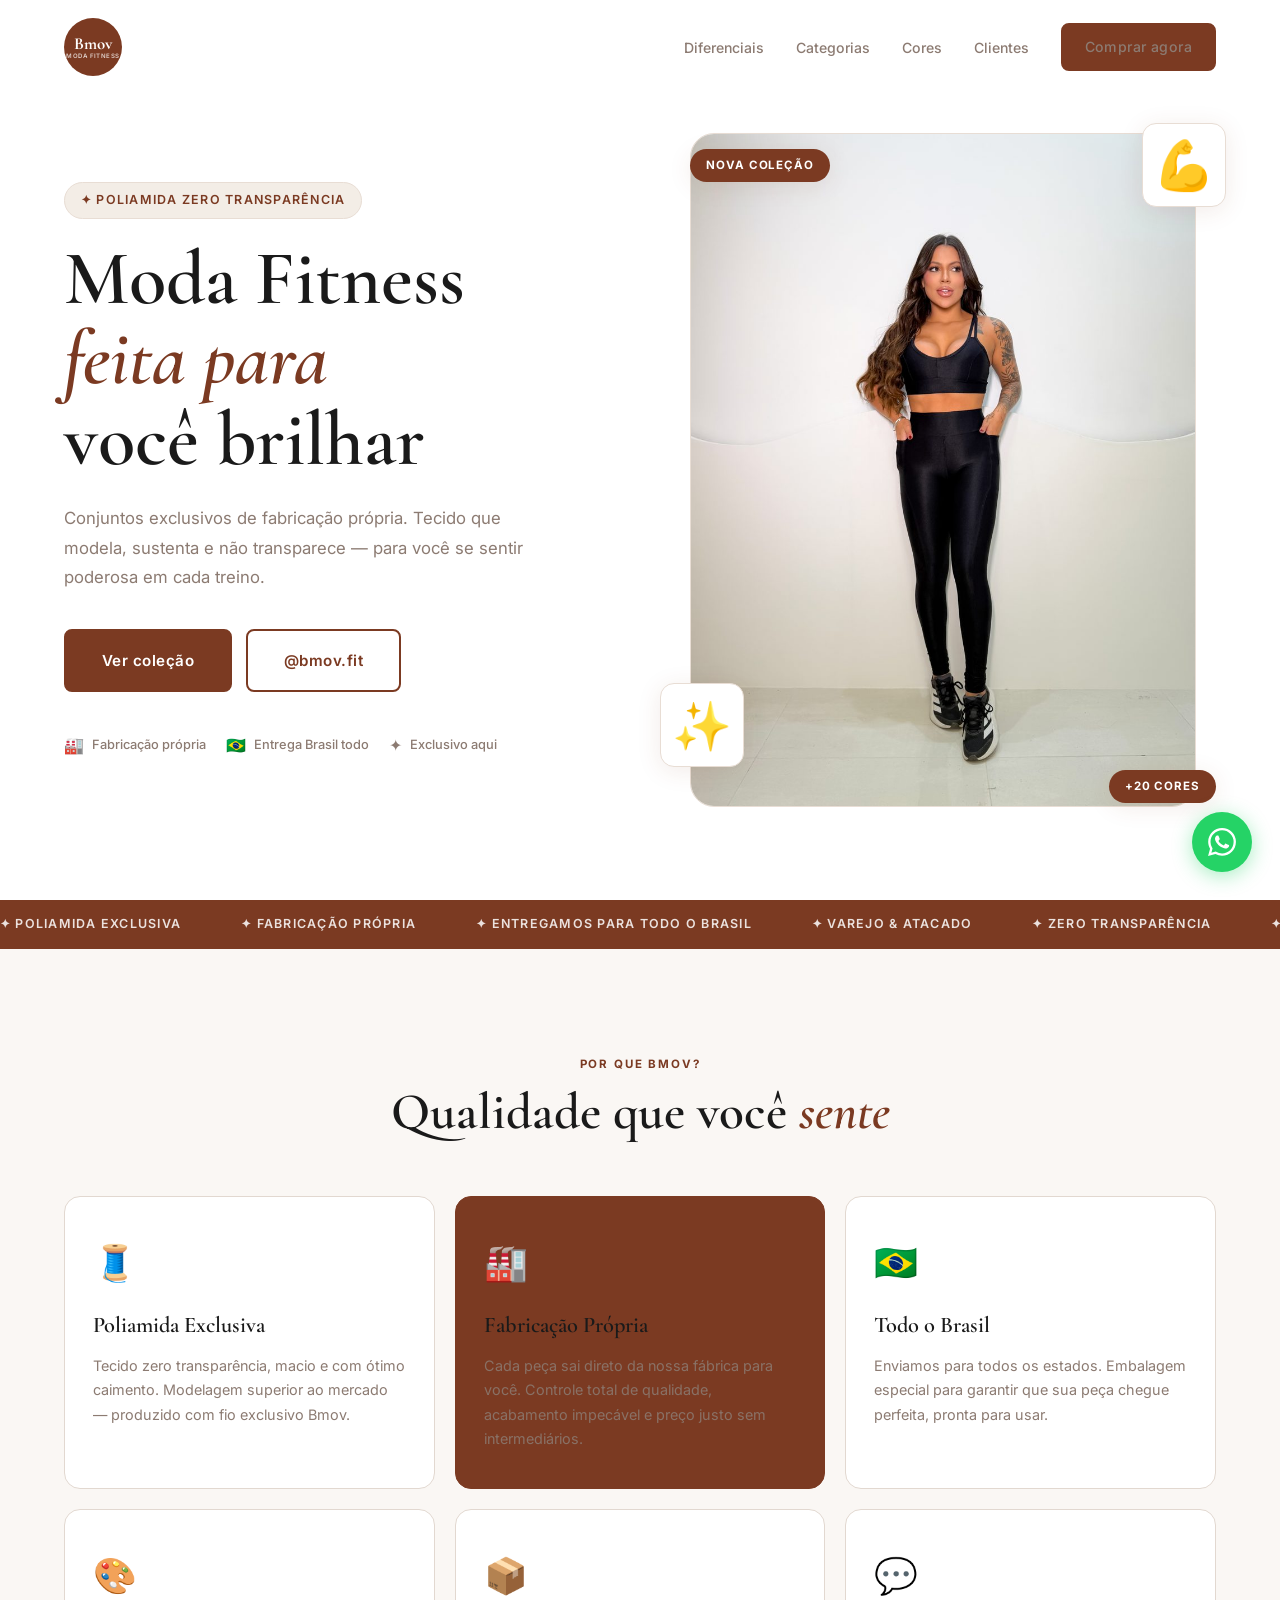
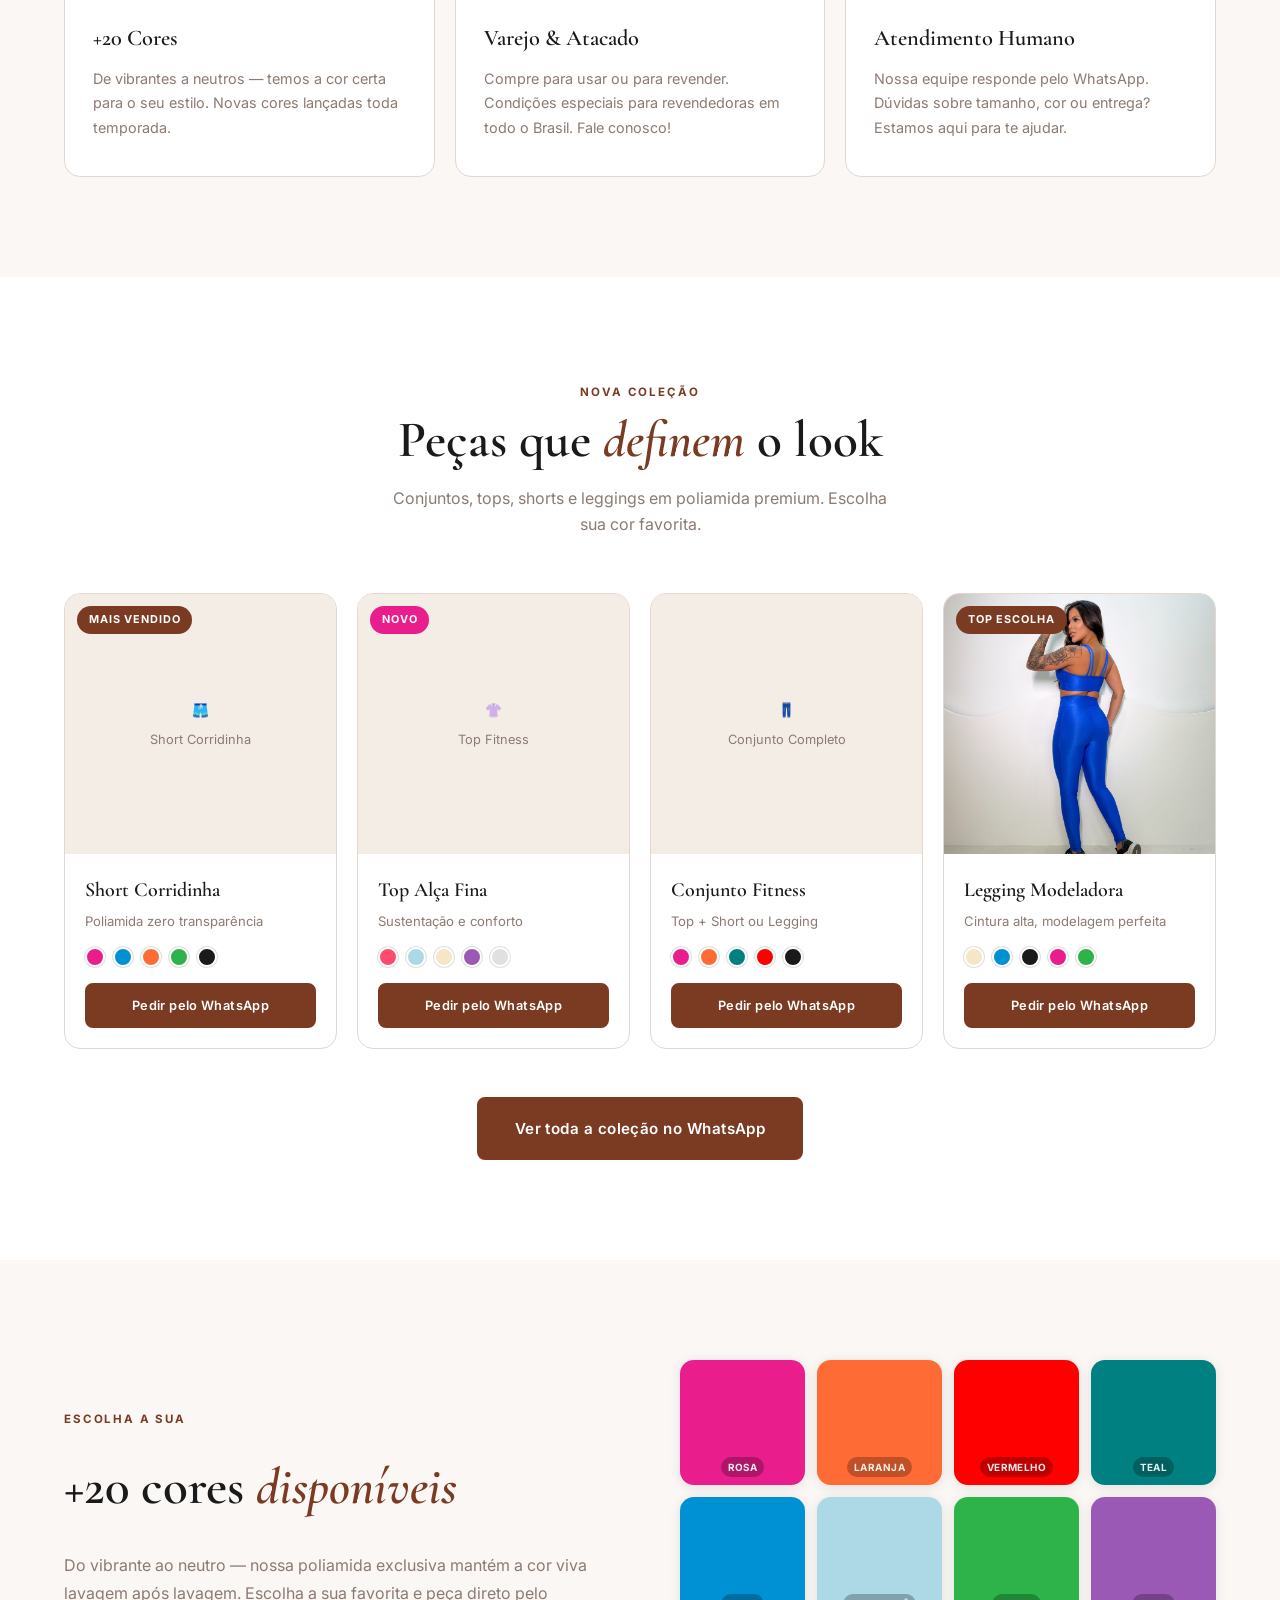
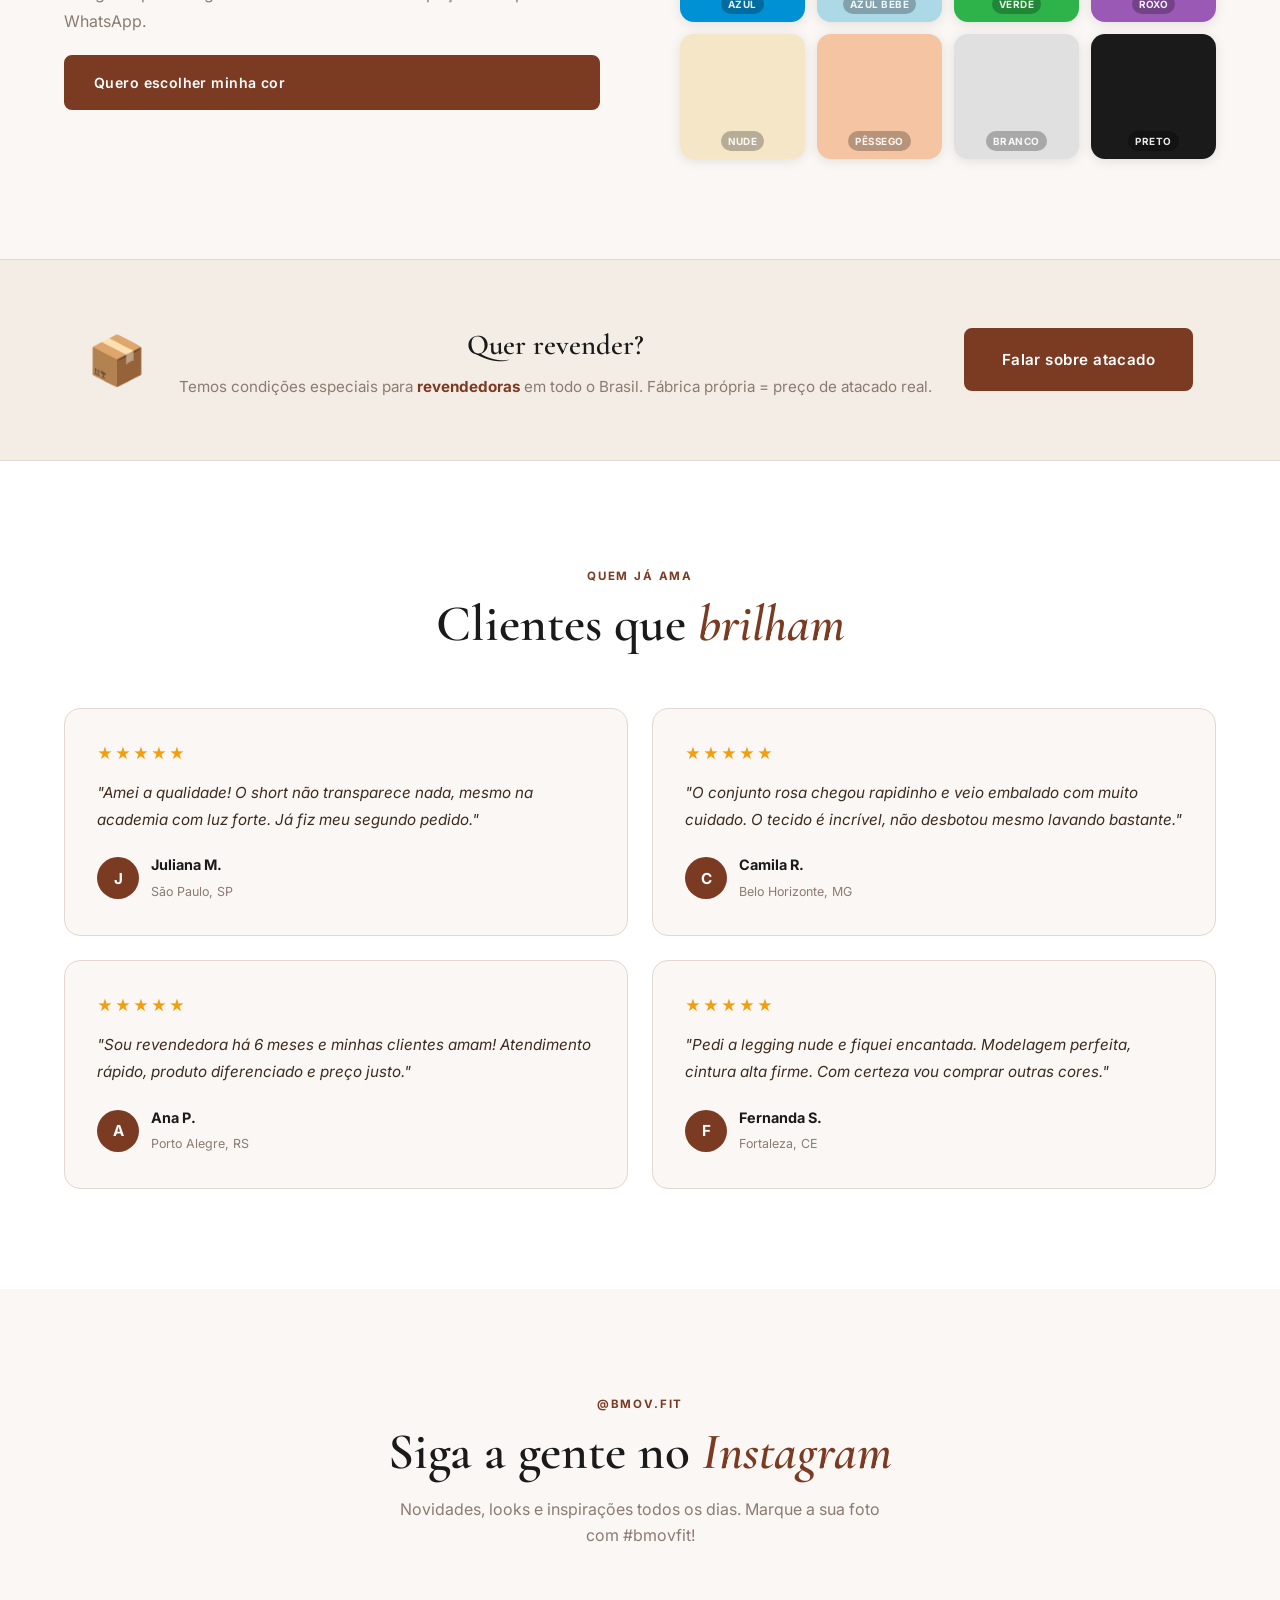
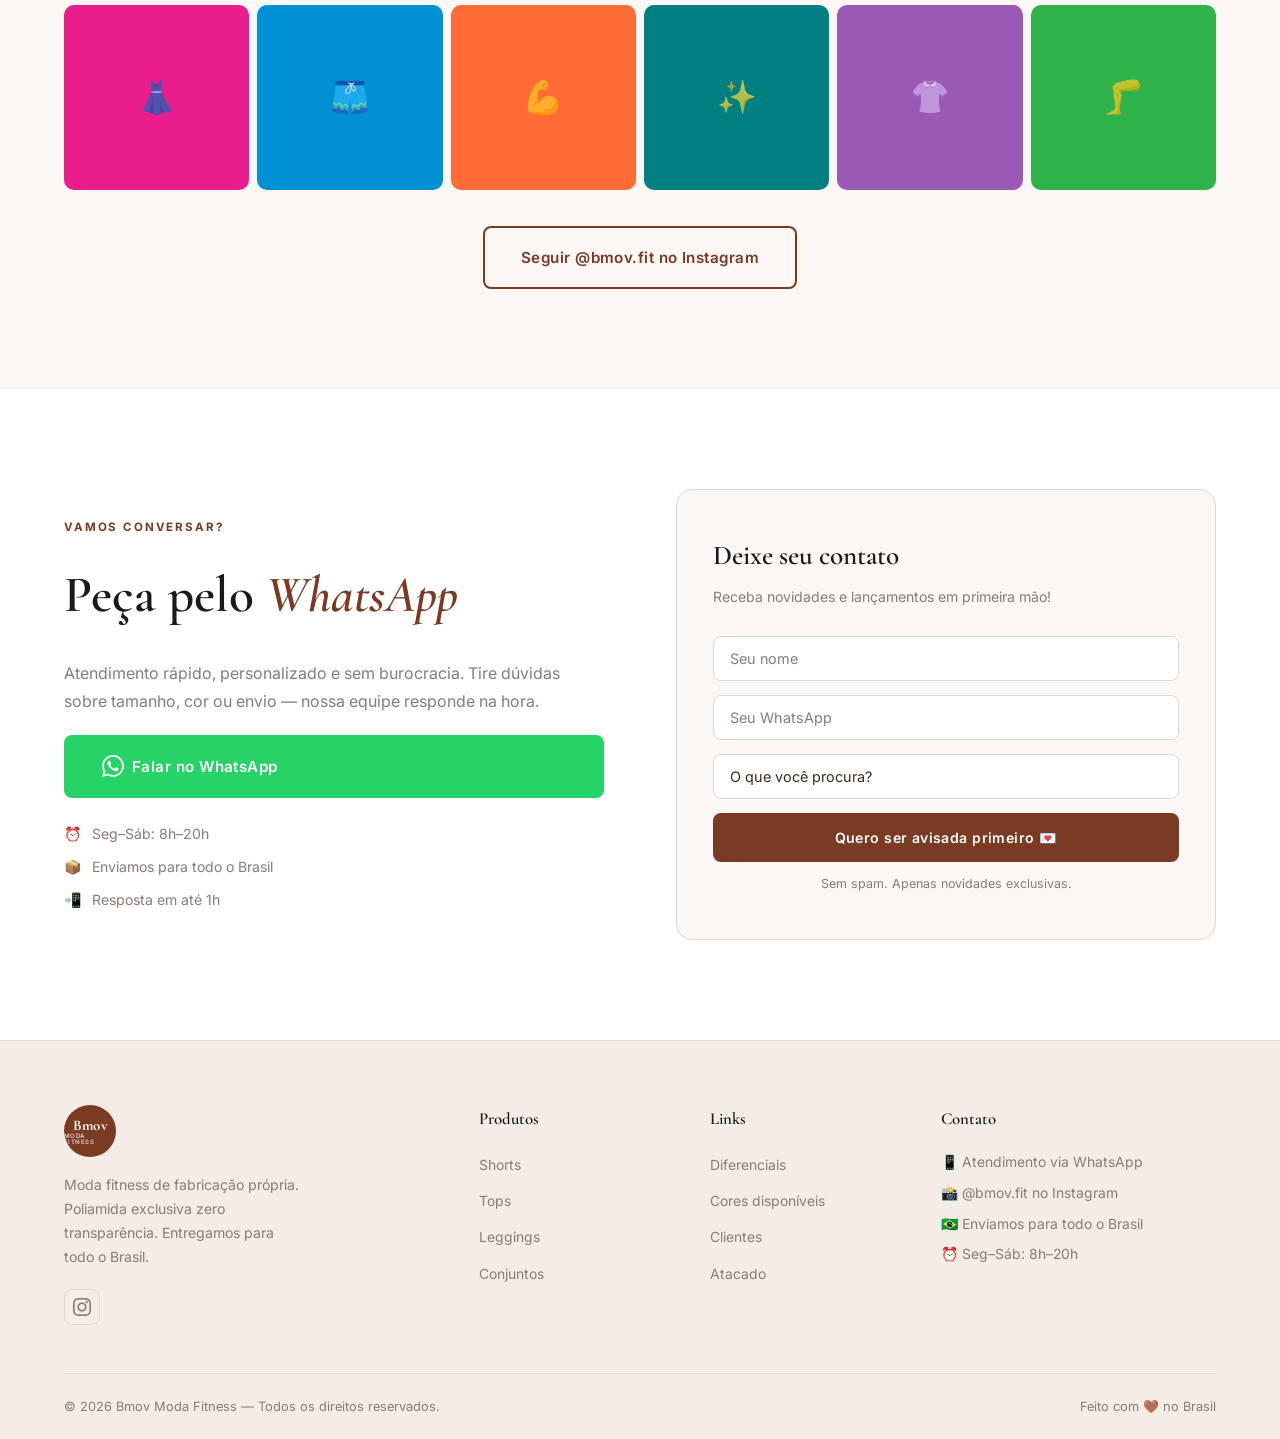
==== commit e6000901: "Update WhatsApp number to real store contact Replace placeholder 5511999999999 with 5521998464517 ac" ====
--- a/index.html
+++ b/index.html
@@ -297,7 +297,7 @@
           <h3>Quer revender?</h3>
           <p>Temos condições especiais para <strong>revendedoras</strong> em todo o Brasil. Fábrica própria = preço de atacado real.</p>
         </div>
-        <a href="https://wa.me/5511999999999?text=Olá!%20Quero%20saber%20sobre%20o%20atacado%20da%20Bmov%20Moda%20Fitness!" target="_blank" class="btn btn--brown btn--lg">Falar sobre atacado</a>
+        <a href="https://wa.me/5521998464517?text=Olá!%20Quero%20saber%20sobre%20o%20atacado%20da%20Bmov%20Moda%20Fitness!" target="_blank" class="btn btn--brown btn--lg">Falar sobre atacado</a>
       </div>
     </div>
   </section>
@@ -413,7 +413,7 @@
           <span class="section-tag">Vamos conversar?</span>
           <h2 class="section-title">Peça pelo <em>WhatsApp</em></h2>
           <p>Atendimento rápido, personalizado e sem burocracia. Tire dúvidas sobre tamanho, cor ou envio — nossa equipe responde na hora.</p>
-          <a href="https://wa.me/5511999999999?text=Olá!%20Vim%20pelo%20site%20da%20Bmov%20Moda%20Fitness%20e%20quero%20ver%20a%20coleção%20💪" target="_blank" class="btn btn--green btn--lg btn--whatsapp">
+          <a href="https://wa.me/5521998464517?text=Olá!%20Vim%20pelo%20site%20da%20Bmov%20Moda%20Fitness%20e%20quero%20ver%20a%20coleção%20💪" target="_blank" class="btn btn--green btn--lg btn--whatsapp">
             <svg width="22" height="22" viewBox="0 0 24 24" fill="currentColor"><path d="M17.472 14.382c-.297-.149-1.758-.867-2.03-.967-.273-.099-.471-.148-.67.15-.197.297-.767.966-.94 1.164-.173.199-.347.223-.644.075-.297-.15-1.255-.463-2.39-1.475-.883-.788-1.48-1.761-1.653-2.059-.173-.297-.018-.458.13-.606.134-.133.298-.347.446-.52.149-.174.198-.298.298-.497.099-.198.05-.371-.025-.52-.075-.149-.669-1.612-.916-2.207-.242-.579-.487-.5-.669-.51-.173-.008-.371-.01-.57-.01-.198 0-.52.074-.792.372-.272.297-1.04 1.016-1.04 2.479 0 1.462 1.065 2.875 1.213 3.074.149.198 2.096 3.2 5.077 4.487.709.306 1.262.489 1.694.625.712.227 1.36.195 1.871.118.571-.085 1.758-.719 2.006-1.413.248-.694.248-1.289.173-1.413-.074-.124-.272-.198-.57-.347m-5.421 7.403h-.004a9.87 9.87 0 01-5.031-1.378l-.361-.214-3.741.982.998-3.648-.235-.374a9.86 9.86 0 01-1.51-5.26c.001-5.45 4.436-9.884 9.888-9.884 2.64 0 5.122 1.03 6.988 2.898a9.825 9.825 0 012.893 6.994c-.003 5.45-4.437 9.884-9.885 9.884m8.413-18.297A11.815 11.815 0 0012.05 0C5.495 0 .16 5.335.157 11.892c0 2.096.547 4.142 1.588 5.945L.057 24l6.305-1.654a11.882 11.882 0 005.683 1.448h.005c6.554 0 11.89-5.335 11.893-11.893a11.821 11.821 0 00-3.48-8.413z"/></svg>
             Falar no WhatsApp
           </a>
@@ -512,7 +512,7 @@
   </footer>
 
   <!-- WHATSAPP FLOAT -->
-  <a href="https://wa.me/5511999999999?text=Olá!%20Vim%20pelo%20site%20da%20Bmov%20Moda%20Fitness%20e%20quero%20ver%20a%20coleção%20💪" target="_blank" class="whatsapp-float" aria-label="WhatsApp">
+  <a href="https://wa.me/5521998464517?text=Olá!%20Vim%20pelo%20site%20da%20Bmov%20Moda%20Fitness%20e%20quero%20ver%20a%20coleção%20💪" target="_blank" class="whatsapp-float" aria-label="WhatsApp">
     <svg width="28" height="28" viewBox="0 0 24 24" fill="currentColor"><path d="M17.472 14.382c-.297-.149-1.758-.867-2.03-.967-.273-.099-.471-.148-.67.15-.197.297-.767.966-.94 1.164-.173.199-.347.223-.644.075-.297-.15-1.255-.463-2.39-1.475-.883-.788-1.48-1.761-1.653-2.059-.173-.297-.018-.458.13-.606.134-.133.298-.347.446-.52.149-.174.198-.298.298-.497.099-.198.05-.371-.025-.52-.075-.149-.669-1.612-.916-2.207-.242-.579-.487-.5-.669-.51-.173-.008-.371-.01-.57-.01-.198 0-.52.074-.792.372-.272.297-1.04 1.016-1.04 2.479 0 1.462 1.065 2.875 1.213 3.074.149.198 2.096 3.2 5.077 4.487.709.306 1.262.489 1.694.625.712.227 1.36.195 1.871.118.571-.085 1.758-.719 2.006-1.413.248-.694.248-1.289.173-1.413-.074-.124-.272-.198-.57-.347m-5.421 7.403h-.004a9.87 9.87 0 01-5.031-1.378l-.361-.214-3.741.982.998-3.648-.235-.374a9.86 9.86 0 01-1.51-5.26c.001-5.45 4.436-9.884 9.888-9.884 2.64 0 5.122 1.03 6.988 2.898a9.825 9.825 0 012.893 6.994c-.003 5.45-4.437 9.884-9.885 9.884m8.413-18.297A11.815 11.815 0 0012.05 0C5.495 0 .16 5.335.157 11.892c0 2.096.547 4.142 1.588 5.945L.057 24l6.305-1.654a11.882 11.882 0 005.683 1.448h.005c6.554 0 11.89-5.335 11.893-11.893a11.821 11.821 0 00-3.48-8.413z"/></svg>
   </a>
 
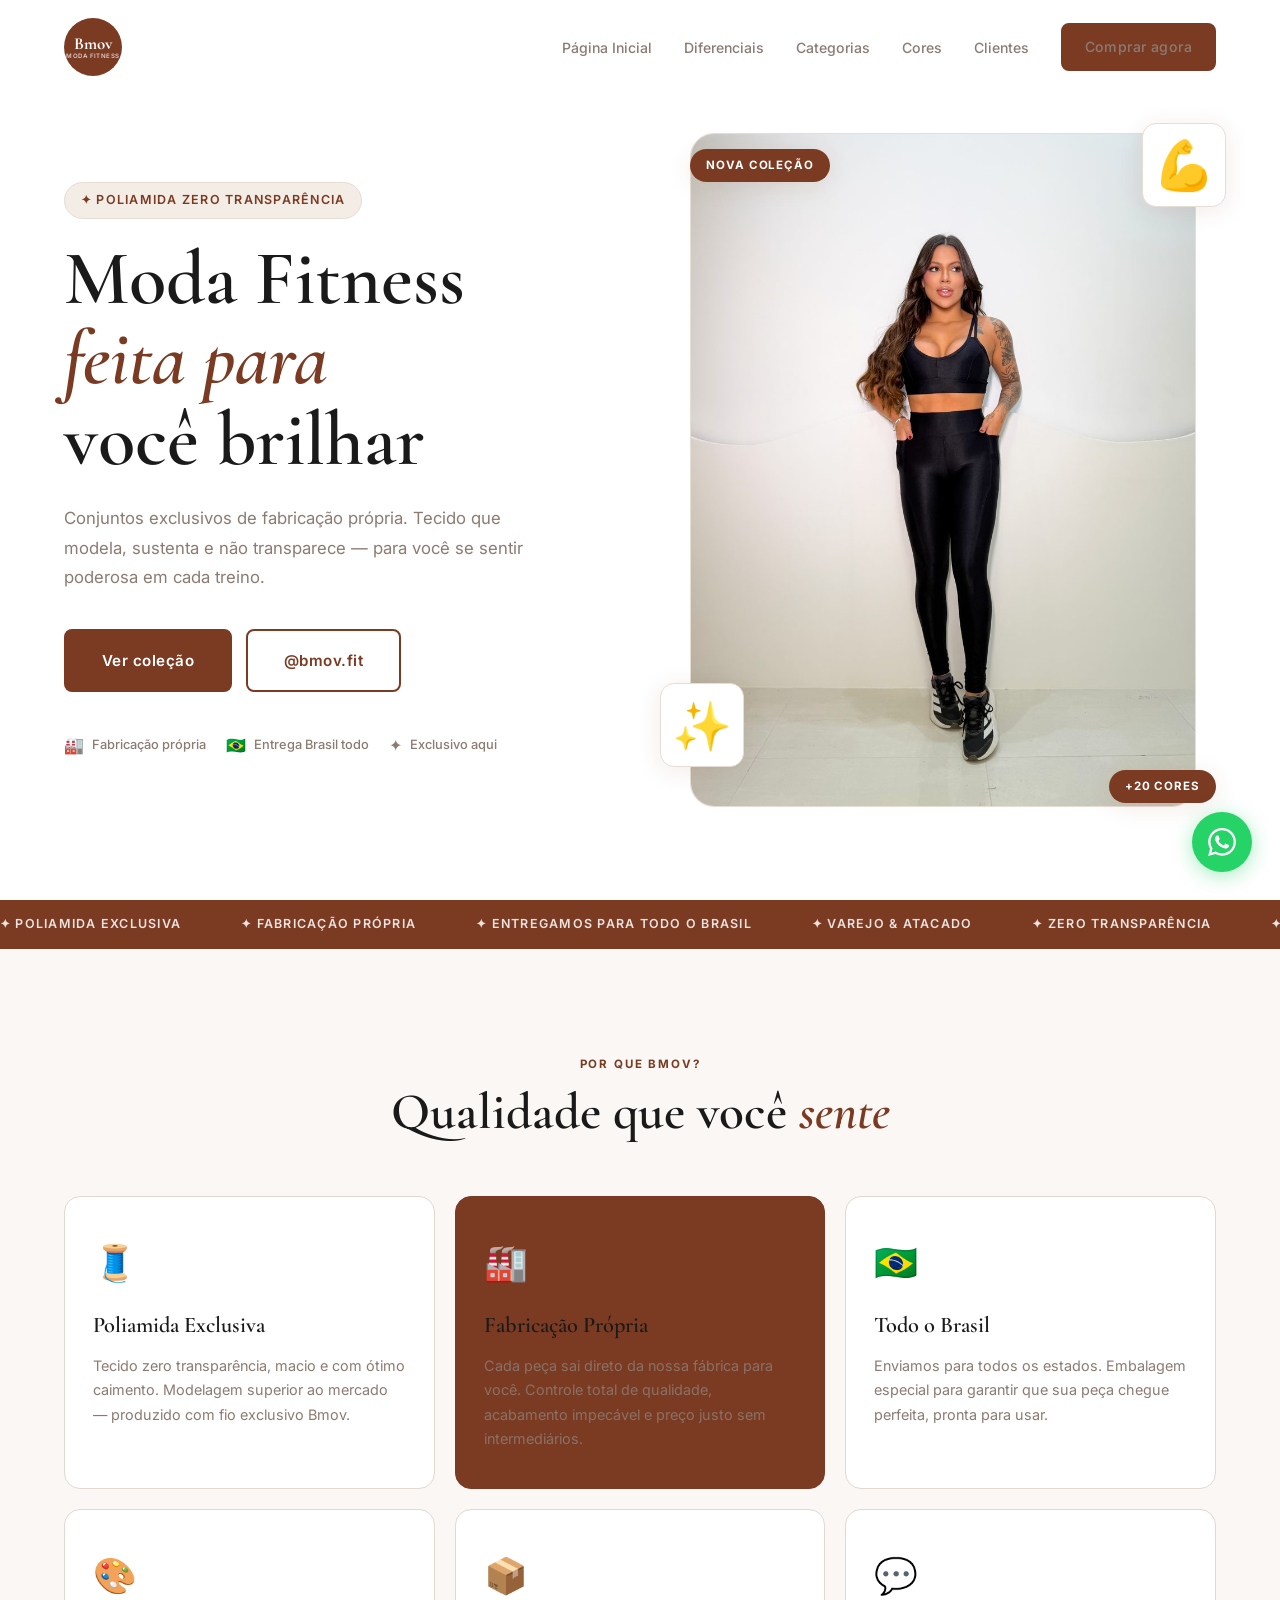
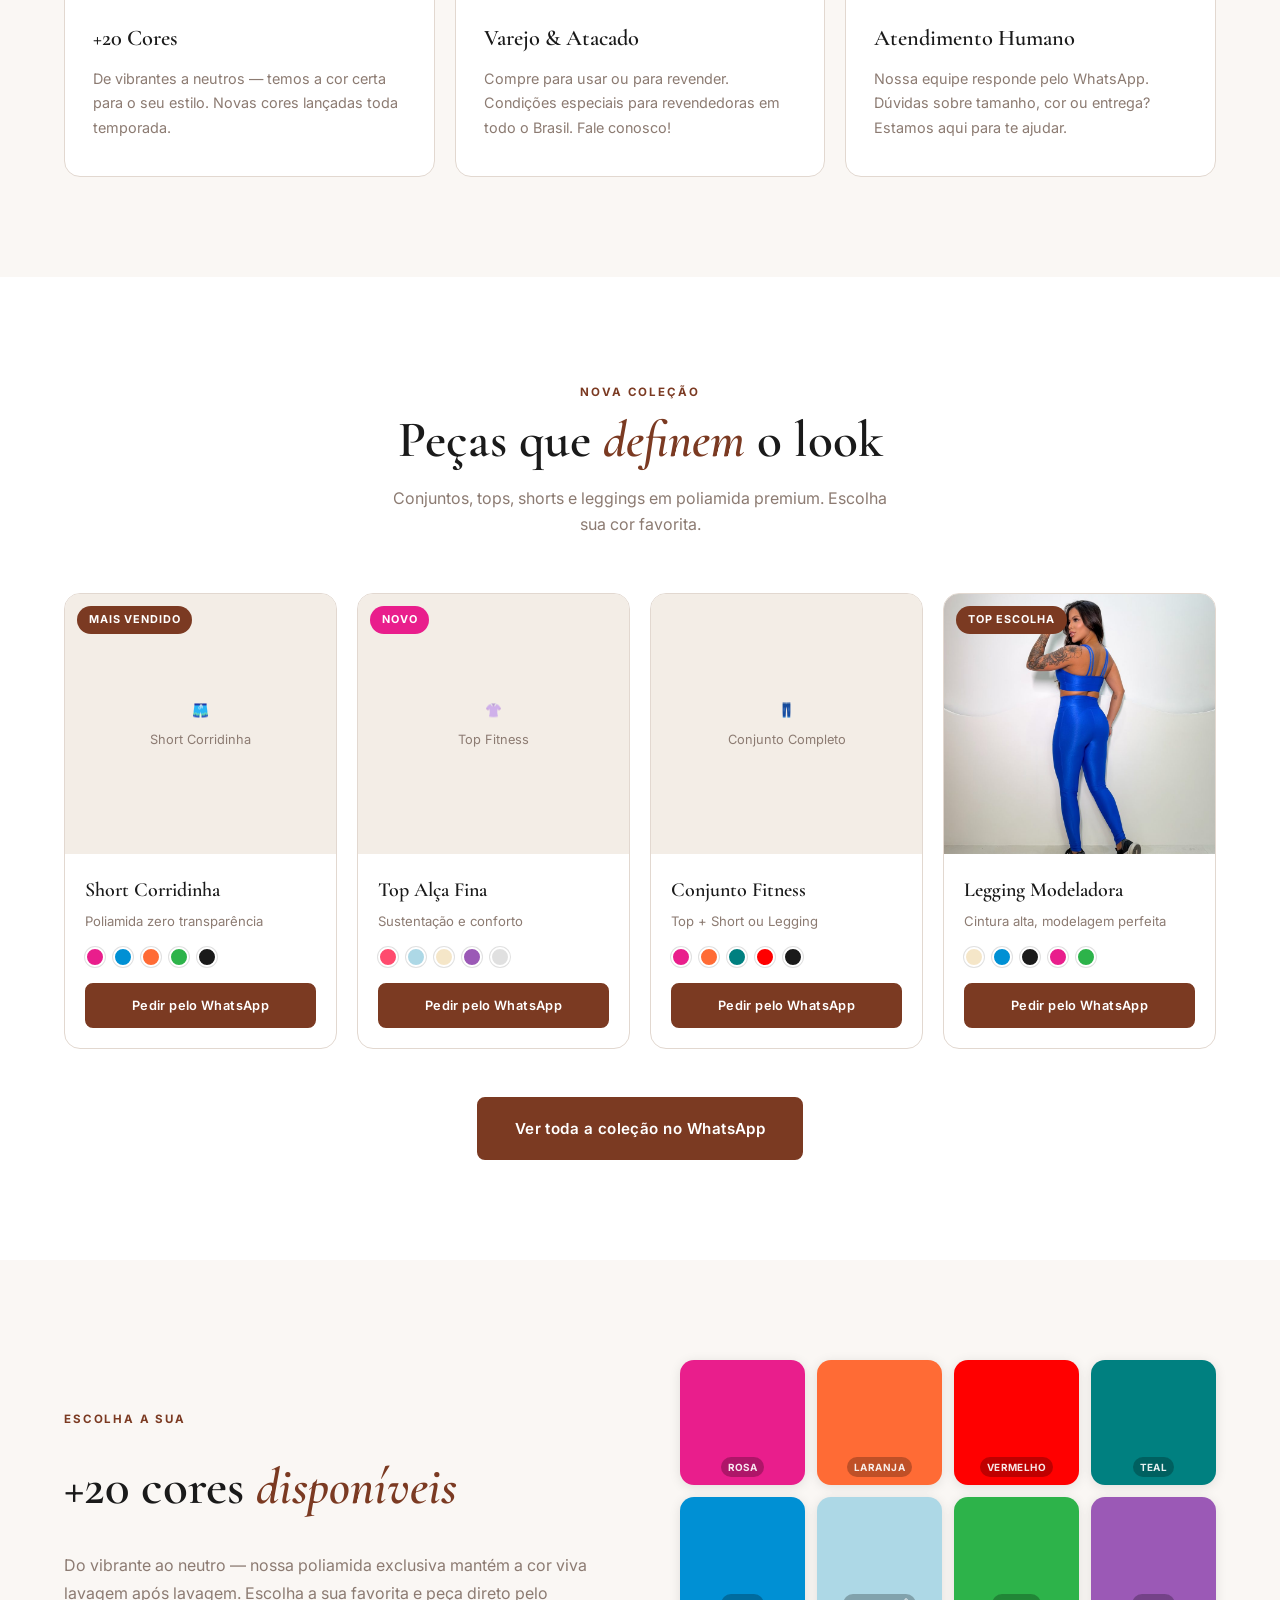
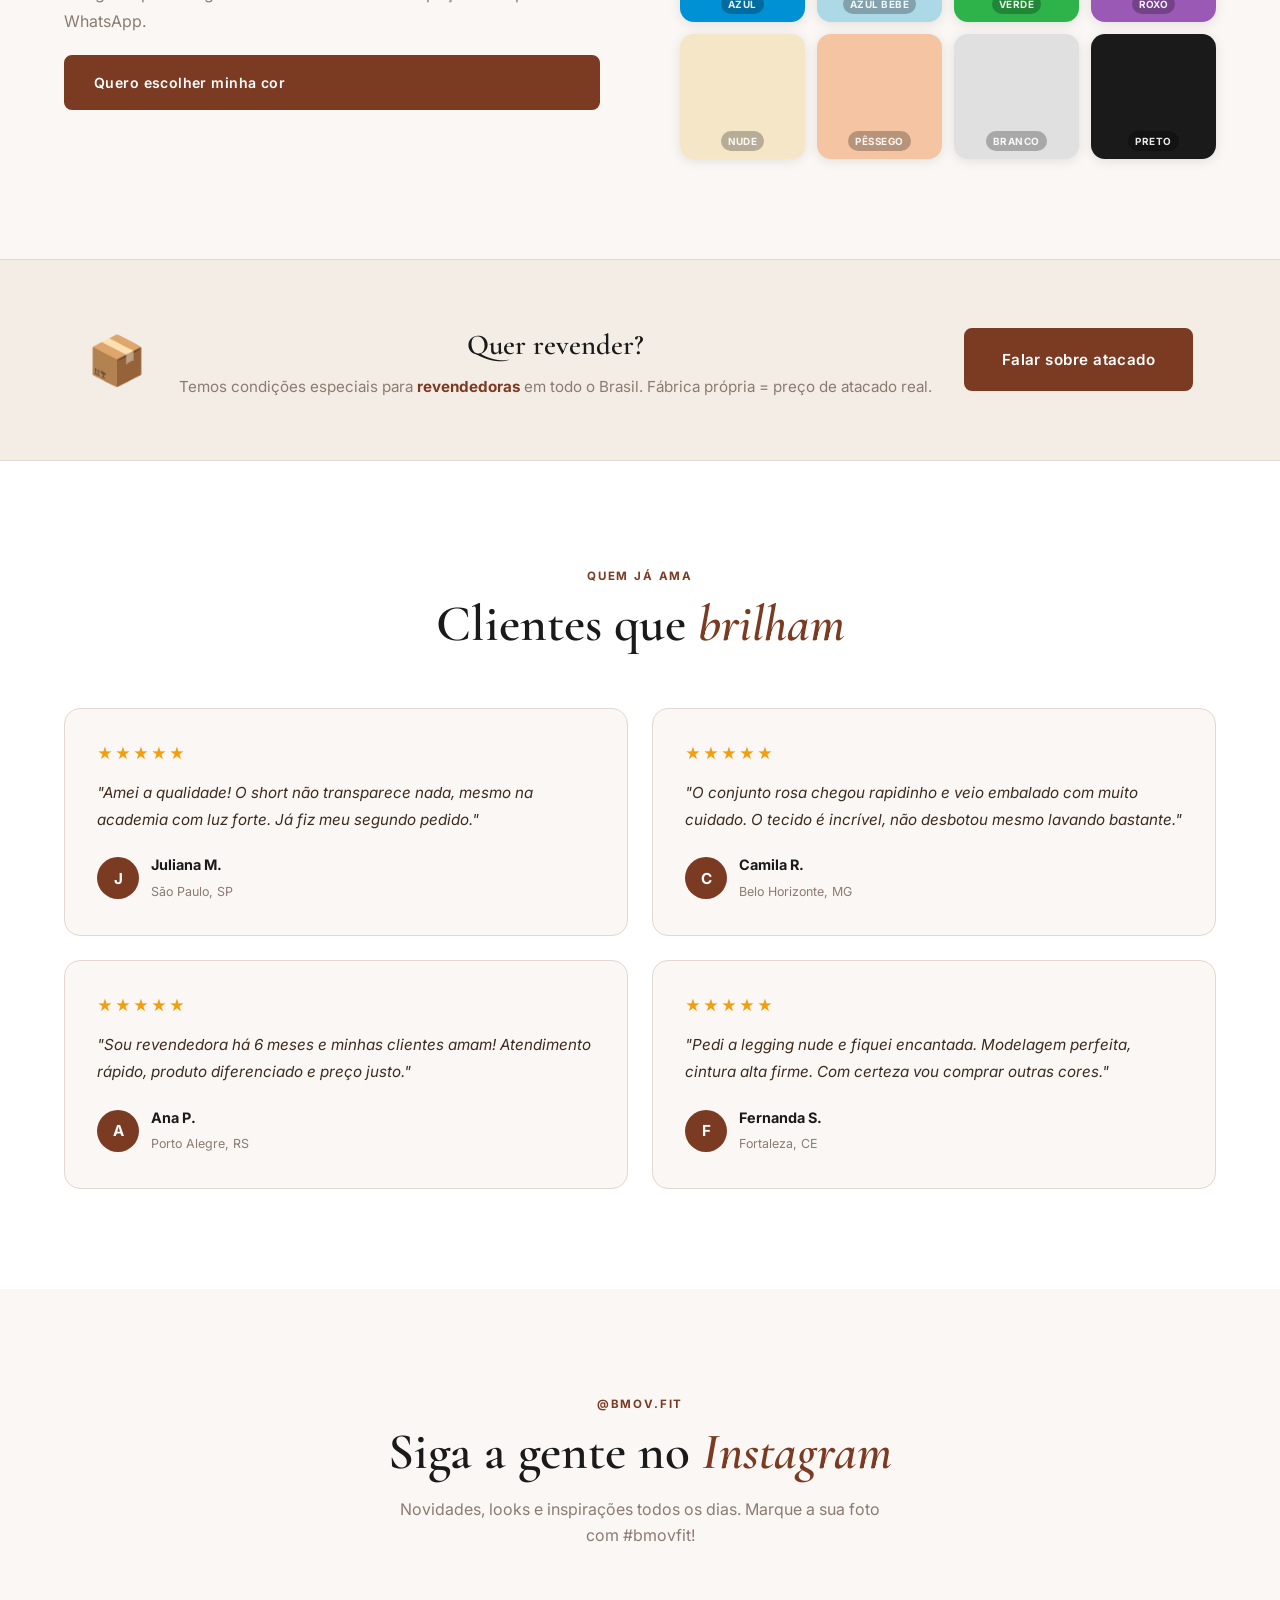
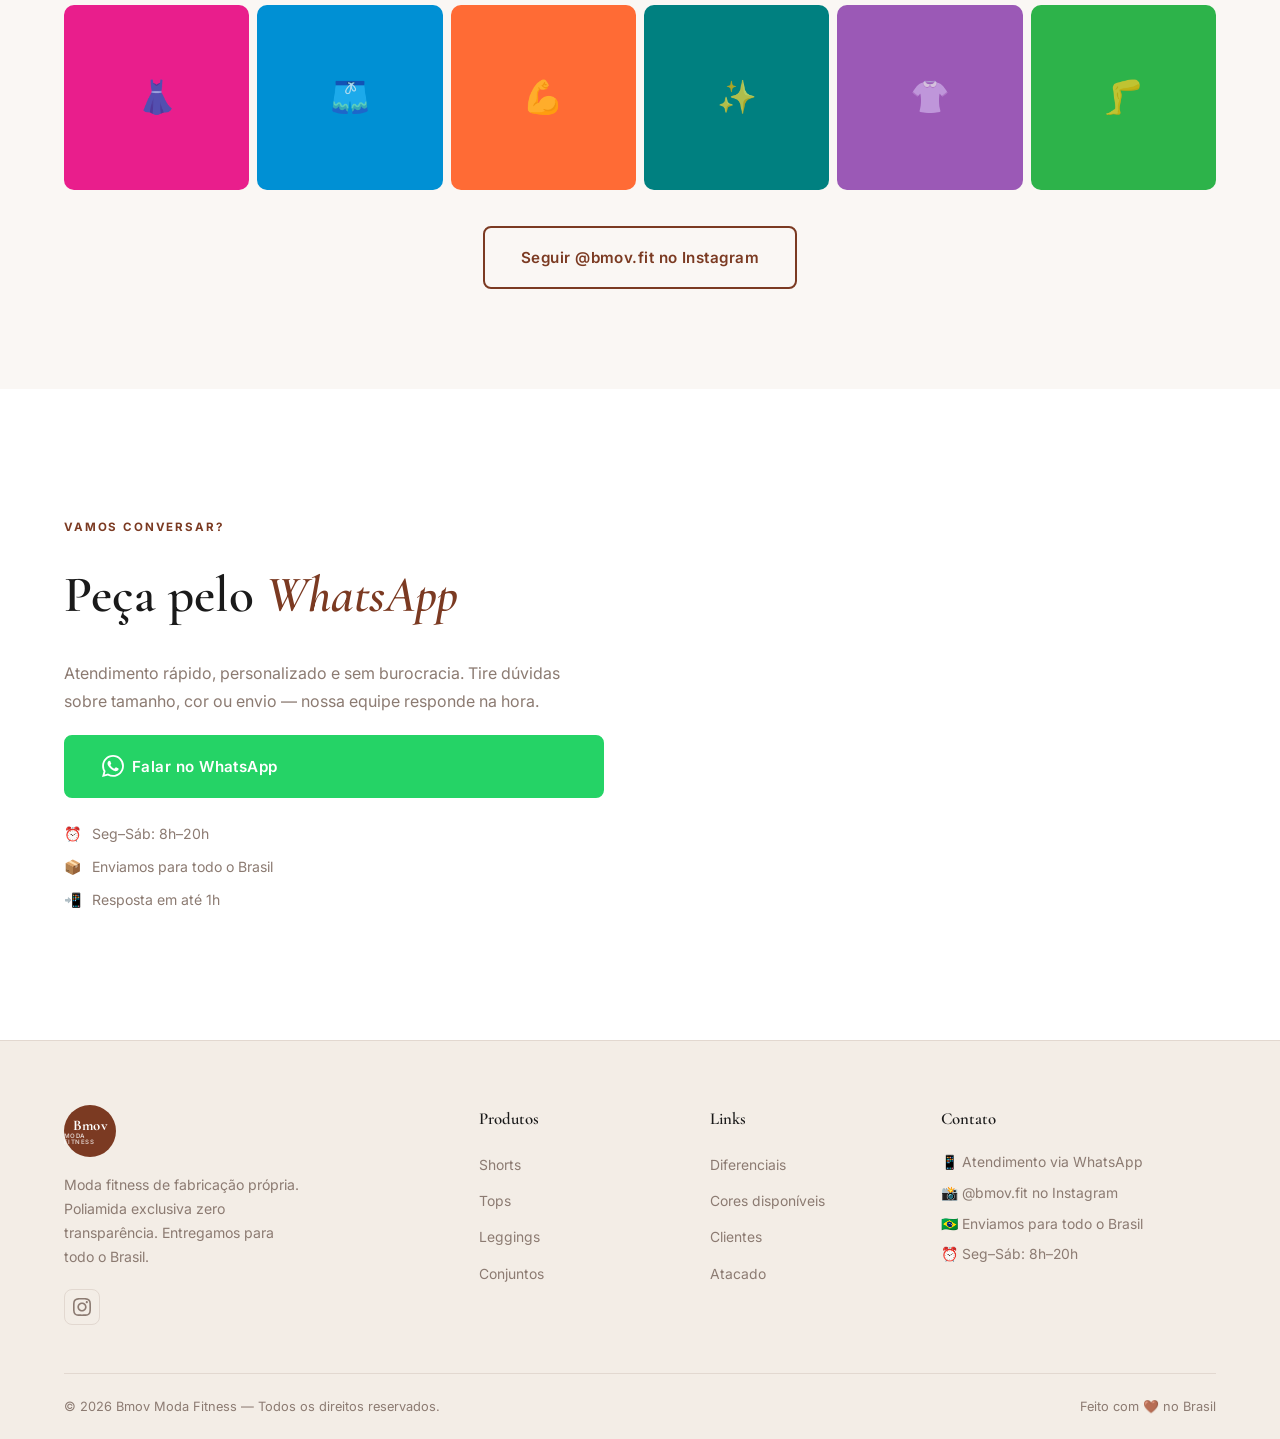
==== commit e068b13a: "Add Pagina Inicial nav link to both pages Allows users to return home from any page. Also corrected " ====
--- a/index.html
+++ b/index.html
@@ -21,6 +21,7 @@
         </div>
       </a>
       <ul class="nav__links">
+        <li><a href="index.html">Página Inicial</a></li>
         <li><a href="#diferenciais">Diferenciais</a></li>
         <li><a href="categorias.html">Categorias</a></li>
         <li><a href="#cores">Cores</a></li>
@@ -36,6 +37,7 @@
   <!-- MOBILE MENU -->
   <div class="mobile-menu" id="mobileMenu">
     <ul>
+      <li><a href="index.html" class="mobile-link">Página Inicial</a></li>
       <li><a href="#diferenciais" class="mobile-link">Diferenciais</a></li>
       <li><a href="categorias.html" class="mobile-link">Categorias</a></li>
       <li><a href="#cores" class="mobile-link">Cores</a></li>
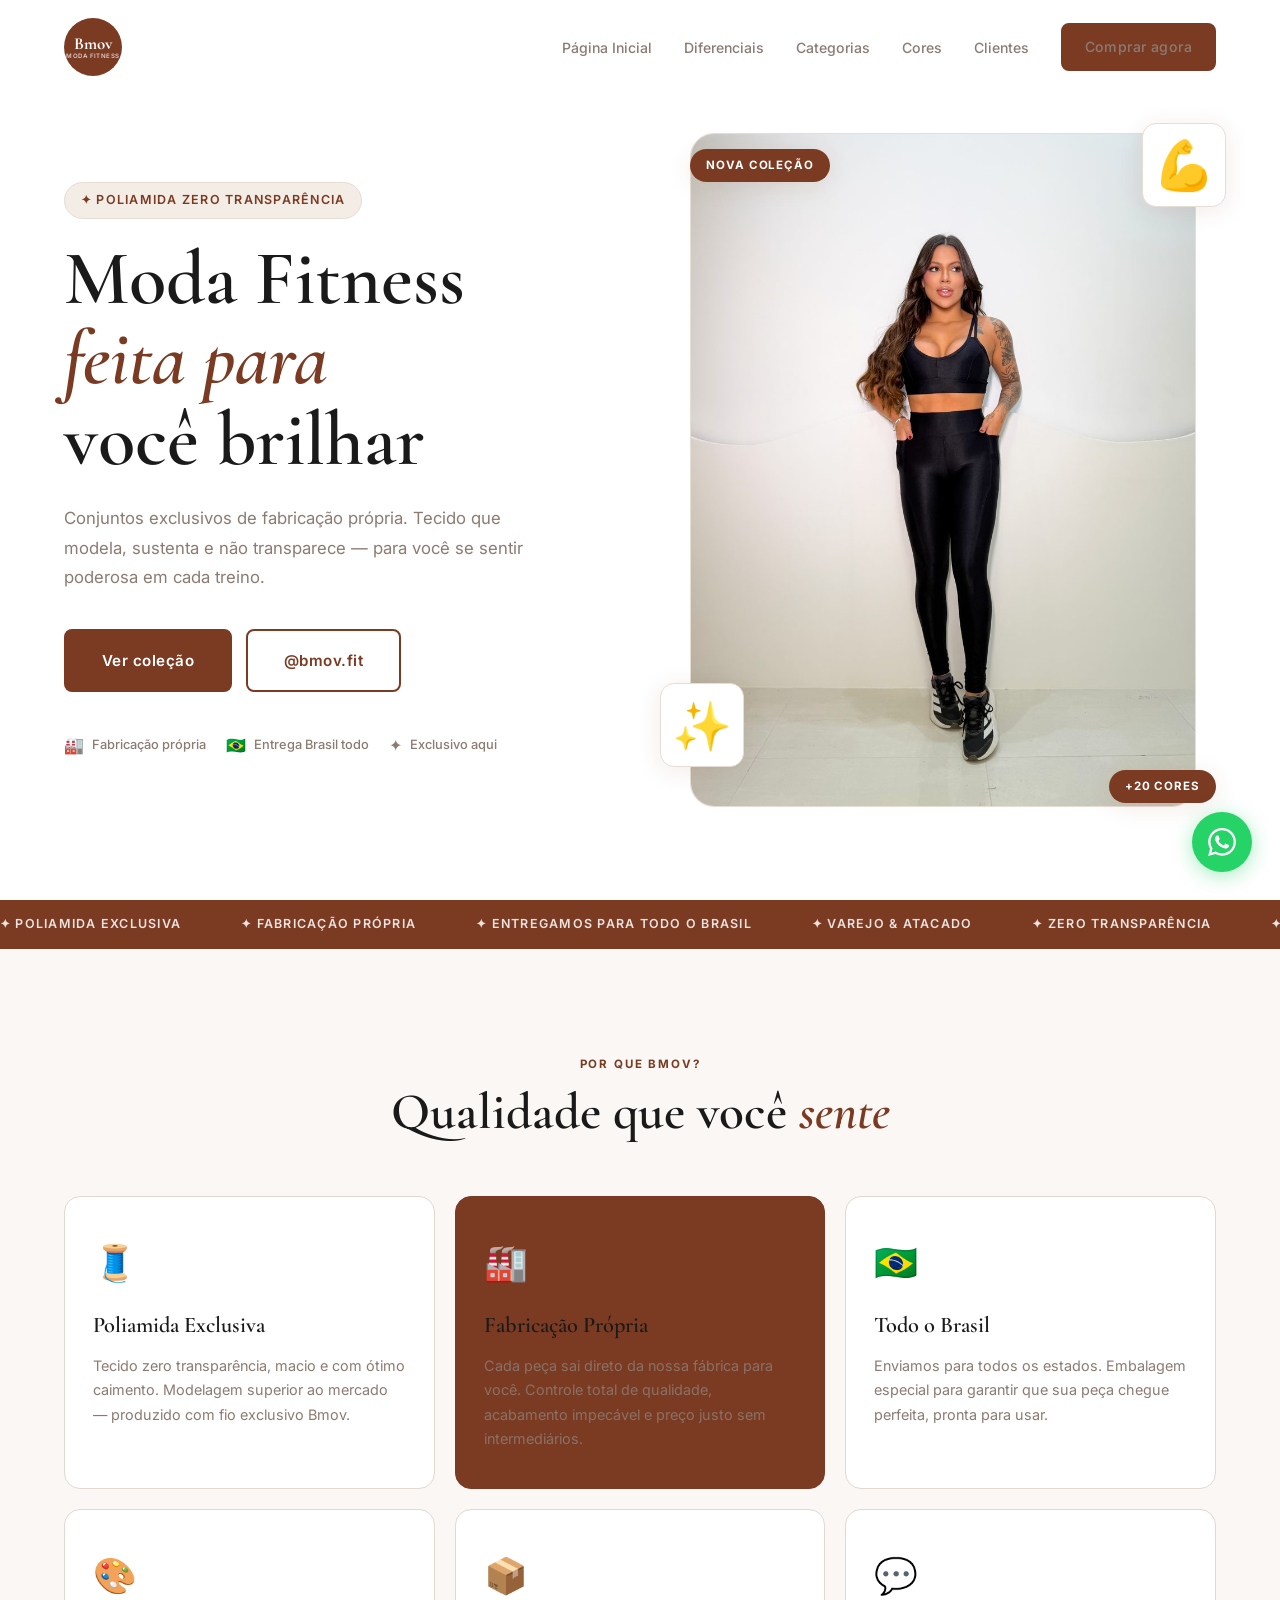
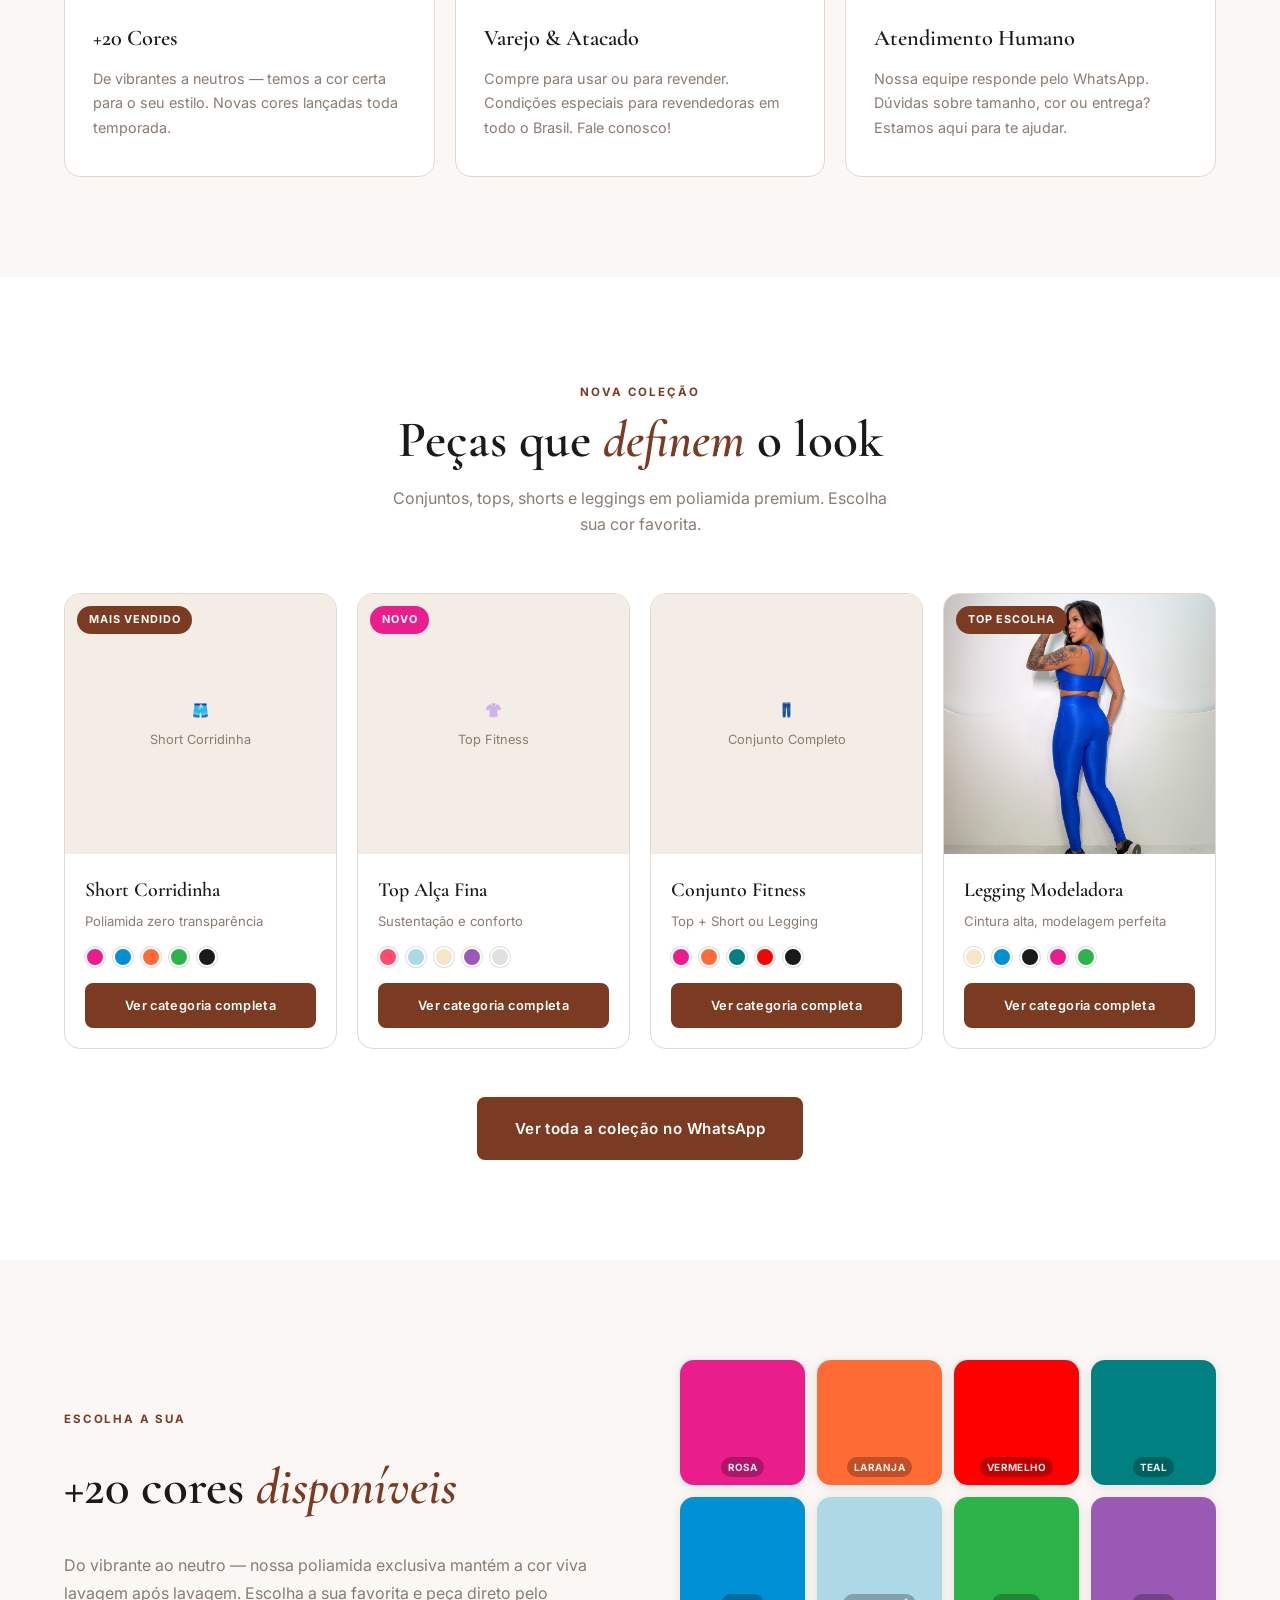
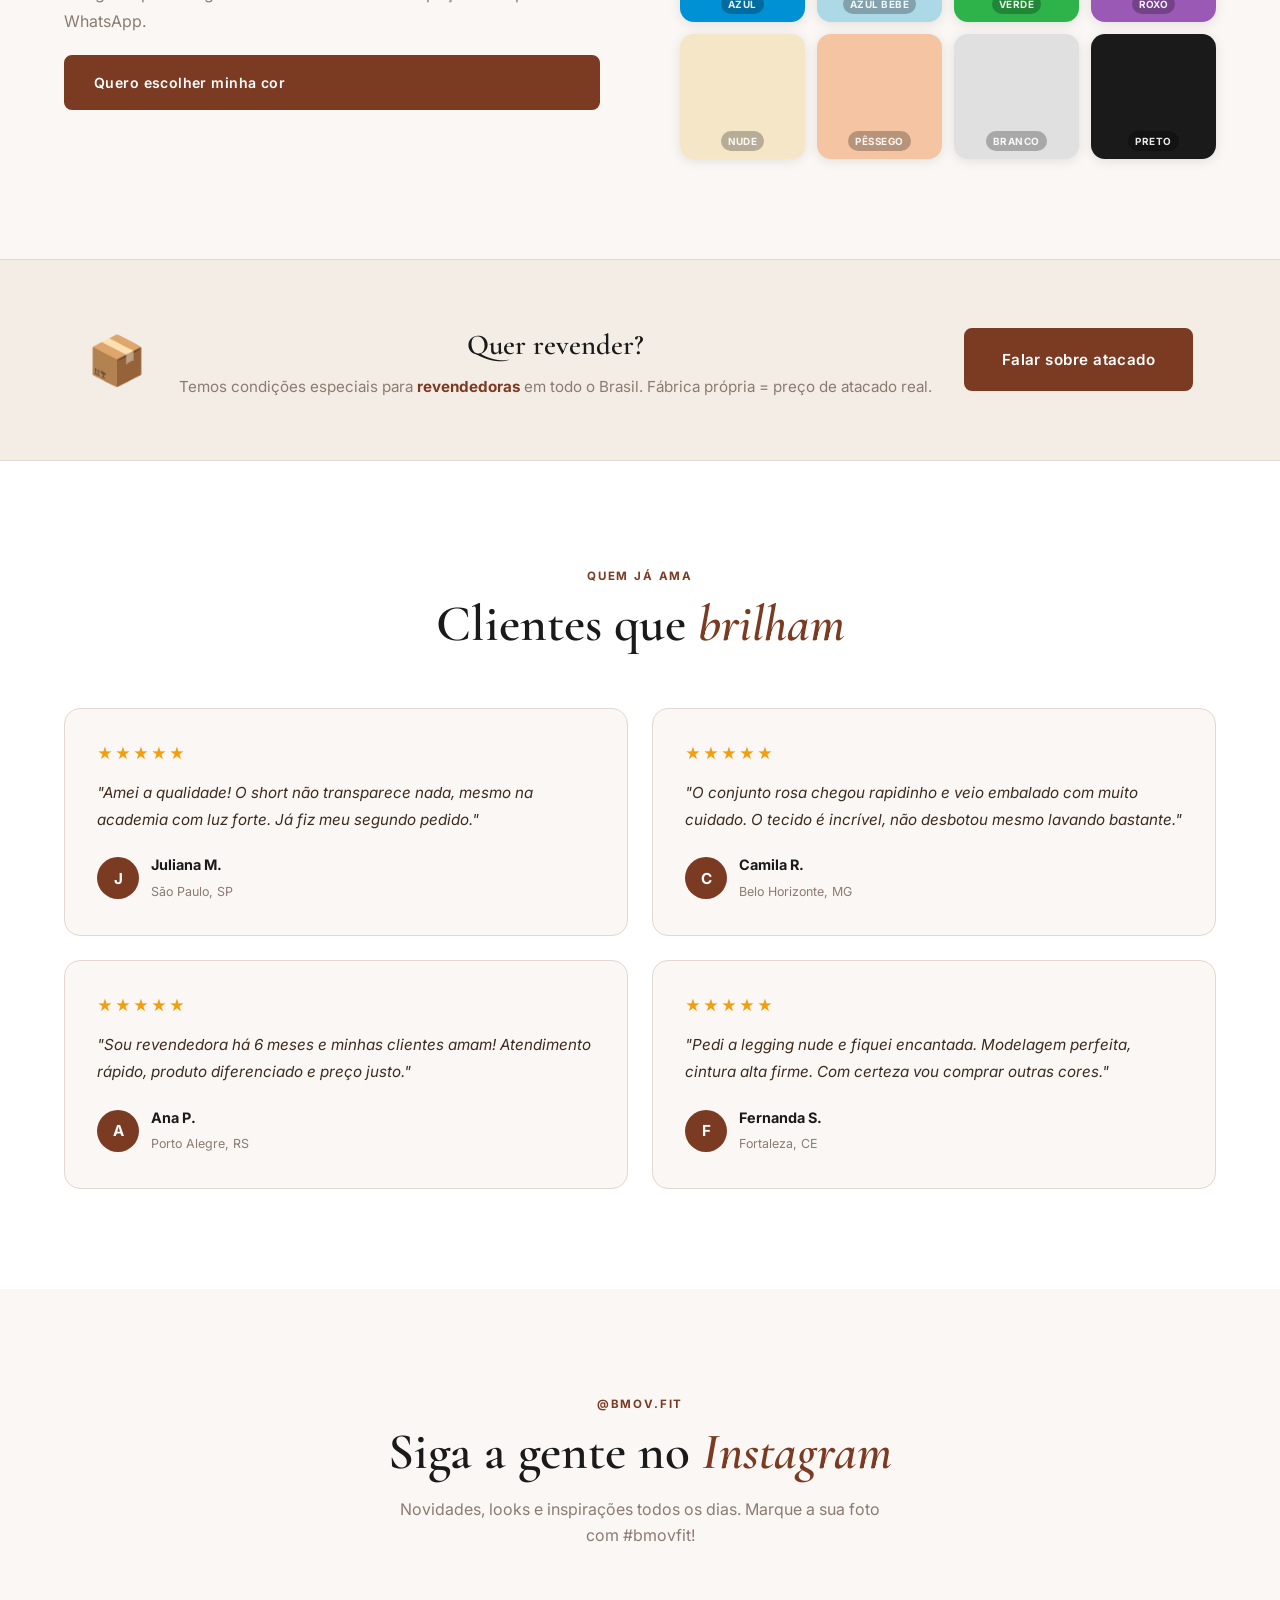
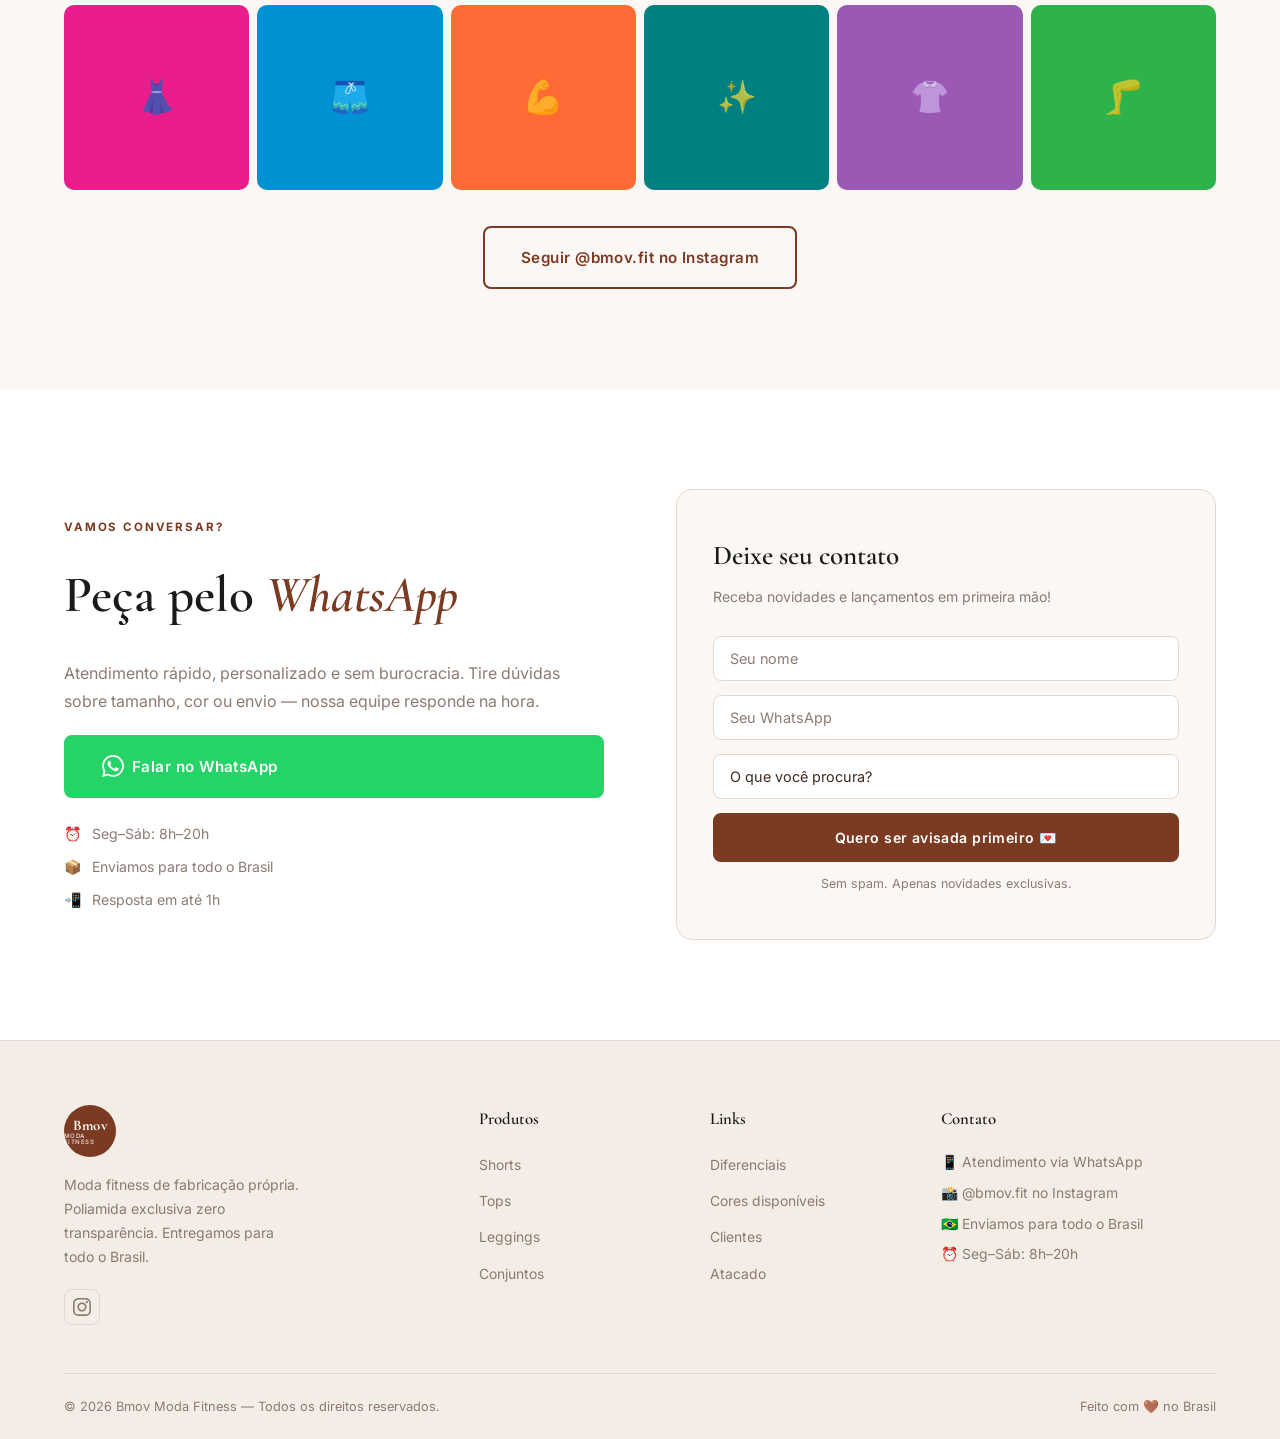
==== commit 27c1b384: "Replace 'Pedir pelo WhatsApp' with category page links Each product card on the home page now links " ====
--- a/index.html
+++ b/index.html
@@ -186,7 +186,7 @@
               <span class="cor" style="--c:#2DB34A" title="Verde"></span>
               <span class="cor" style="--c:#1A1A1A" title="Preto"></span>
             </div>
-            <a href="#contato" class="btn btn--brown btn--sm">Pedir pelo WhatsApp</a>
+            <a href="shorts.html" class="btn btn--brown btn--sm">Ver categoria completa</a>
           </div>
         </div>
 
@@ -208,7 +208,7 @@
               <span class="cor" style="--c:#9B59B6" title="Roxo"></span>
               <span class="cor" style="--c:#E0E0E0" title="Branco"></span>
             </div>
-            <a href="#contato" class="btn btn--brown btn--sm">Pedir pelo WhatsApp</a>
+            <a href="categorias.html" class="btn btn--brown btn--sm">Ver categoria completa</a>
           </div>
         </div>
 
@@ -229,7 +229,7 @@
               <span class="cor" style="--c:#FF0000" title="Vermelho"></span>
               <span class="cor" style="--c:#1A1A1A" title="Preto"></span>
             </div>
-            <a href="#contato" class="btn btn--brown btn--sm">Pedir pelo WhatsApp</a>
+            <a href="categorias.html" class="btn btn--brown btn--sm">Ver categoria completa</a>
           </div>
         </div>
 
@@ -248,7 +248,7 @@
               <span class="cor" style="--c:#E91E8C" title="Rosa"></span>
               <span class="cor" style="--c:#2DB34A" title="Verde"></span>
             </div>
-            <a href="#contato" class="btn btn--brown btn--sm">Pedir pelo WhatsApp</a>
+            <a href="leggings.html" class="btn btn--brown btn--sm">Ver categoria completa</a>
           </div>
         </div>
 
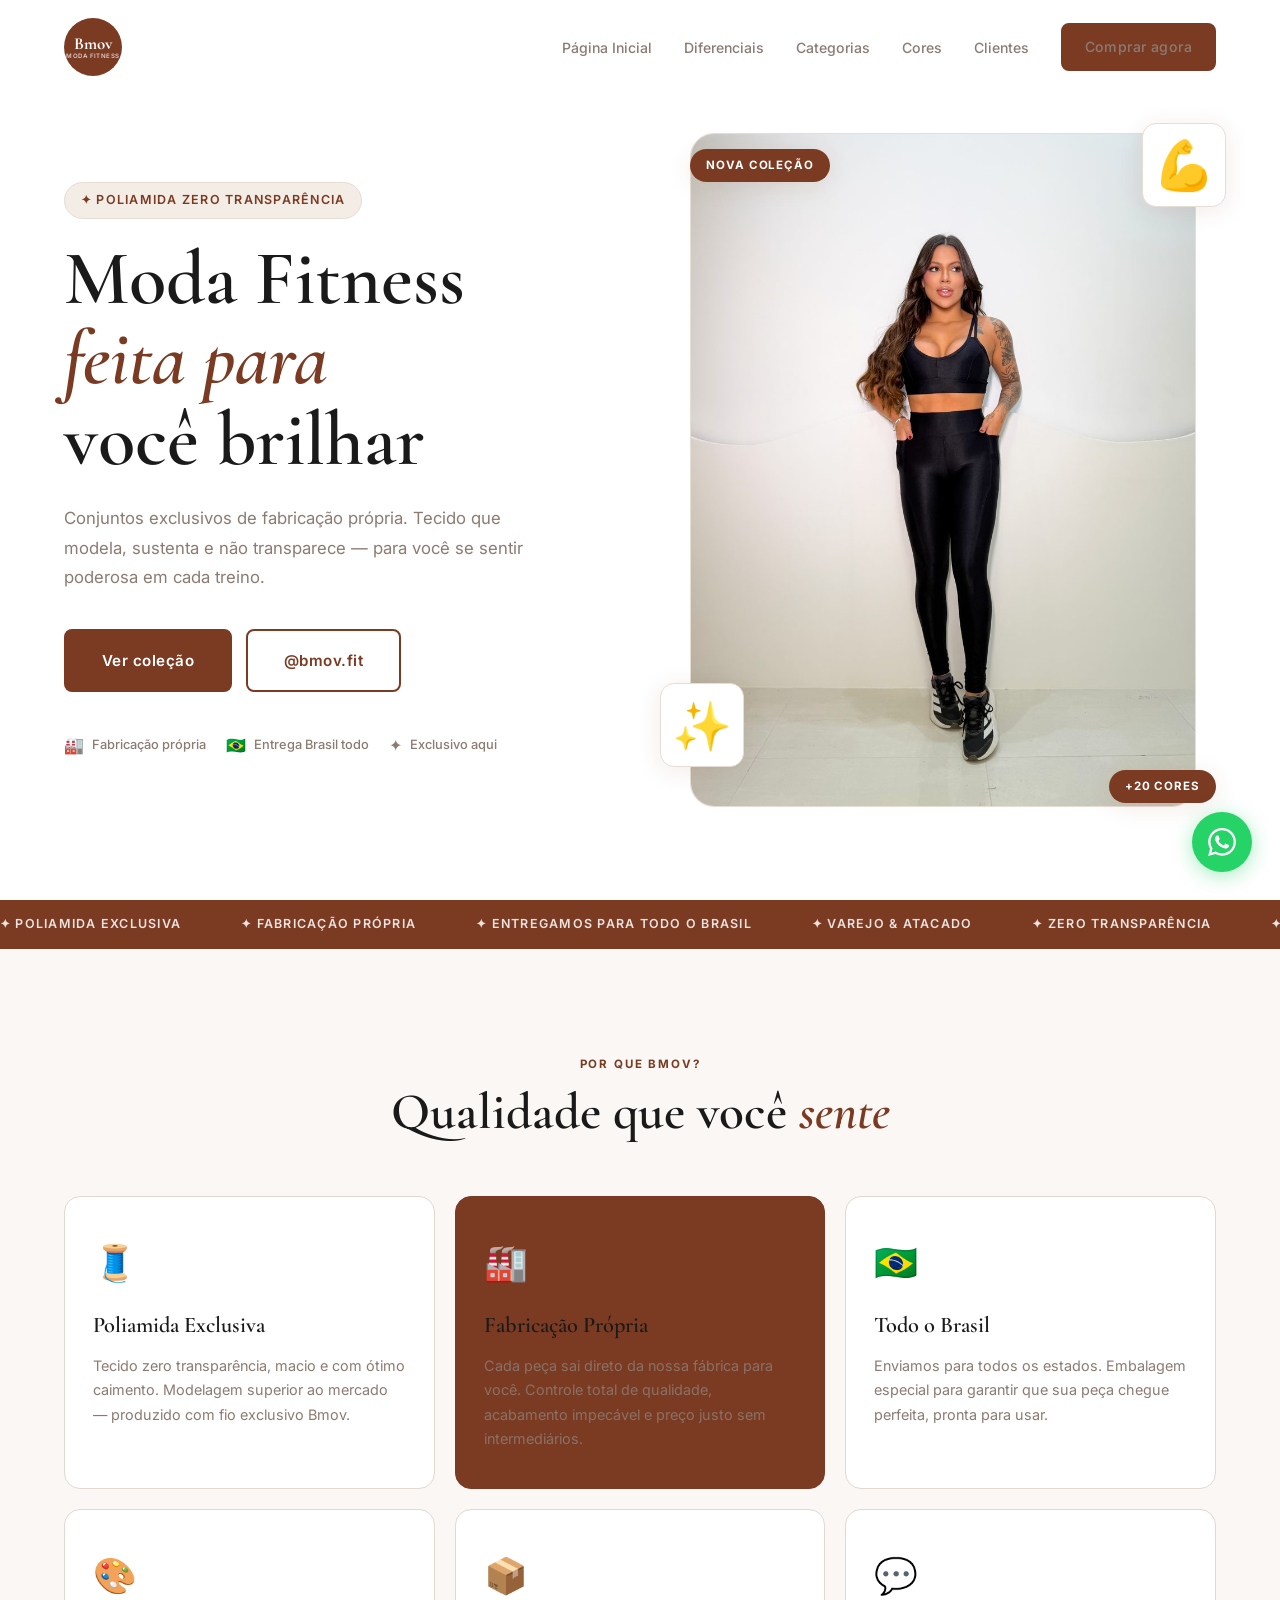
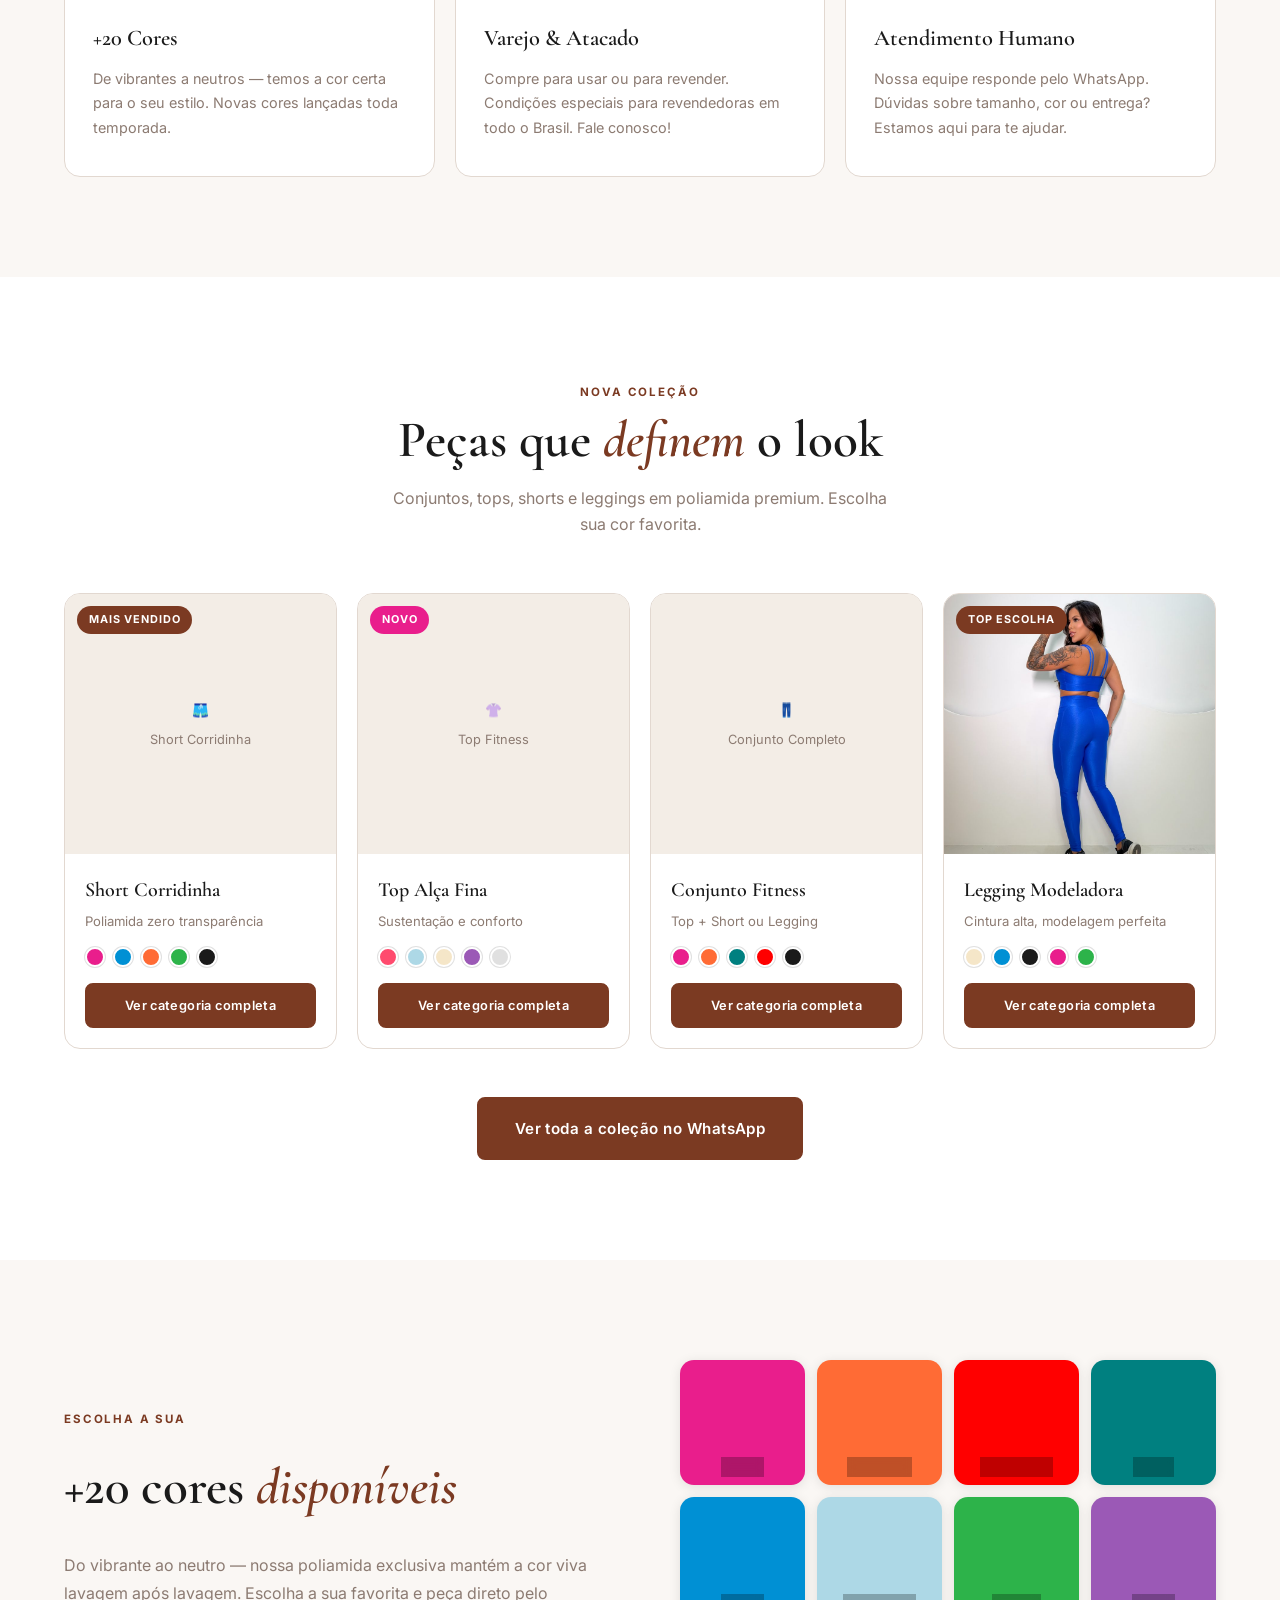
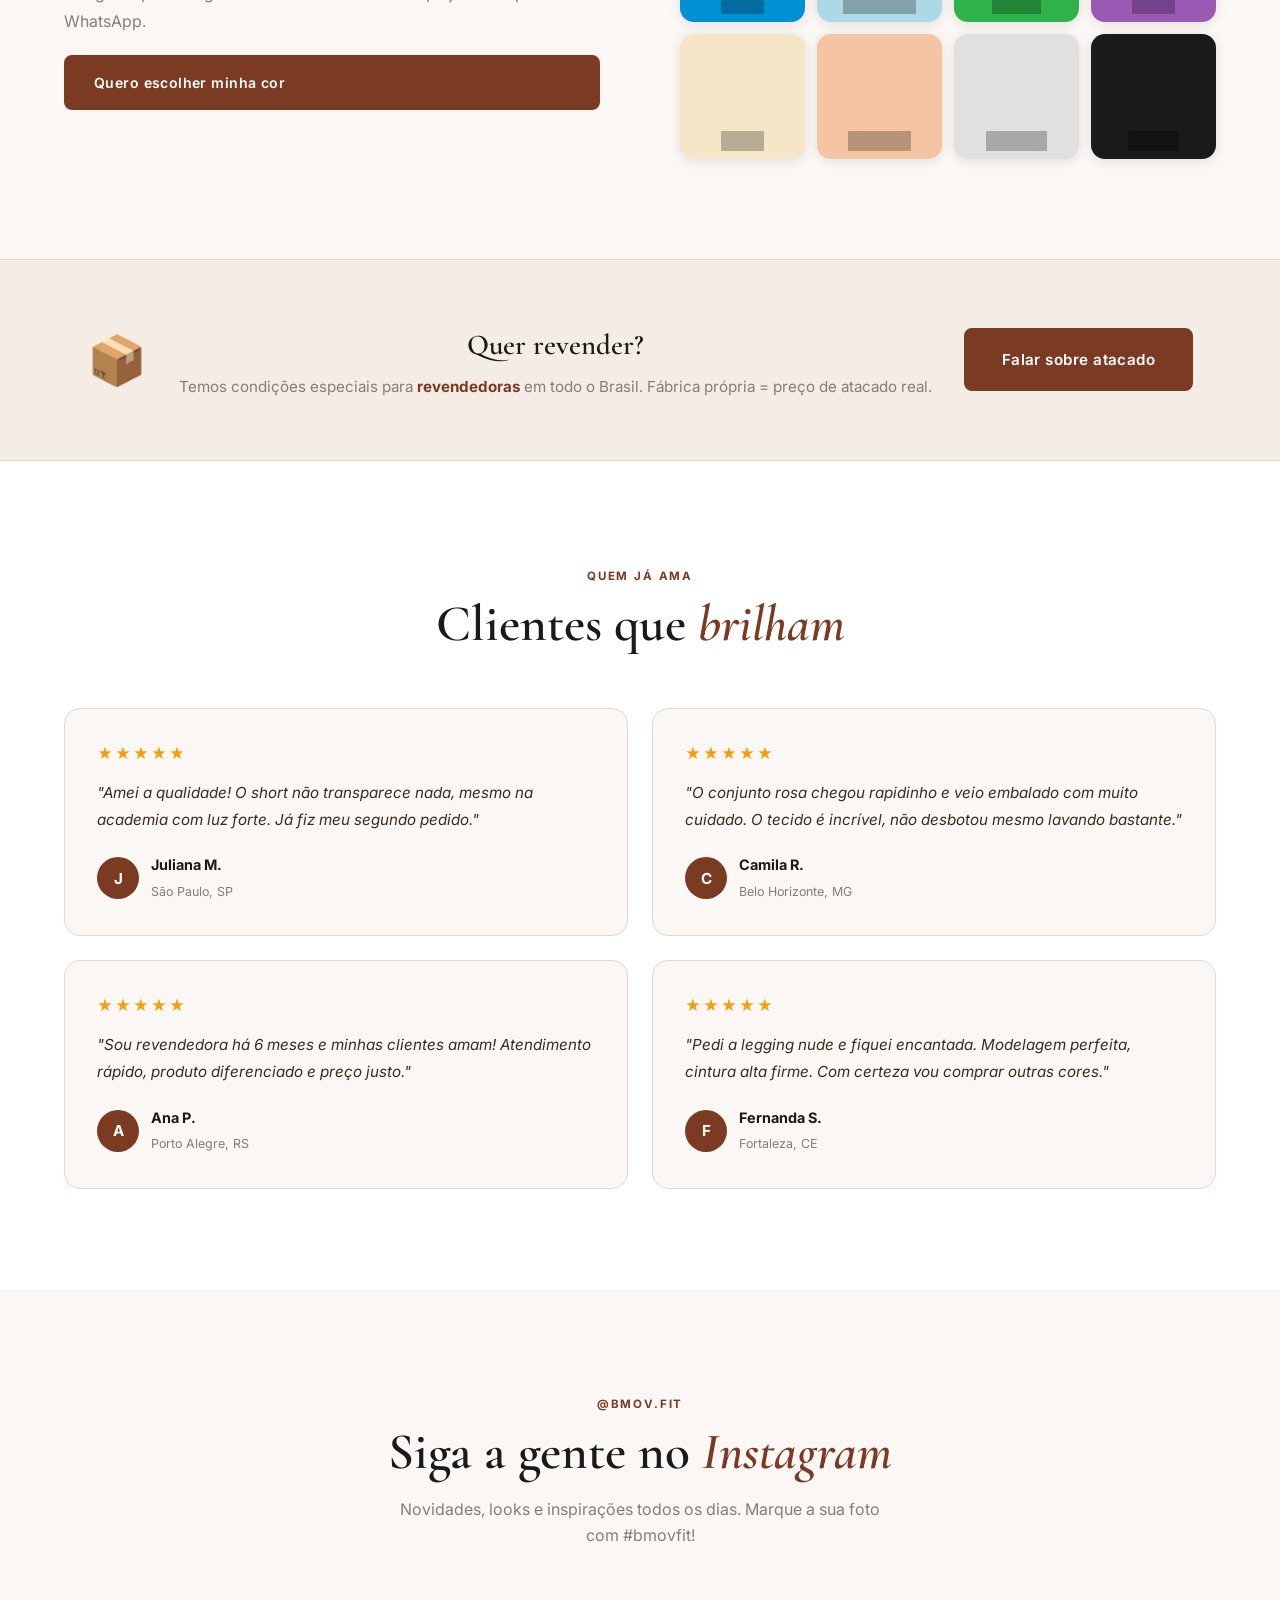
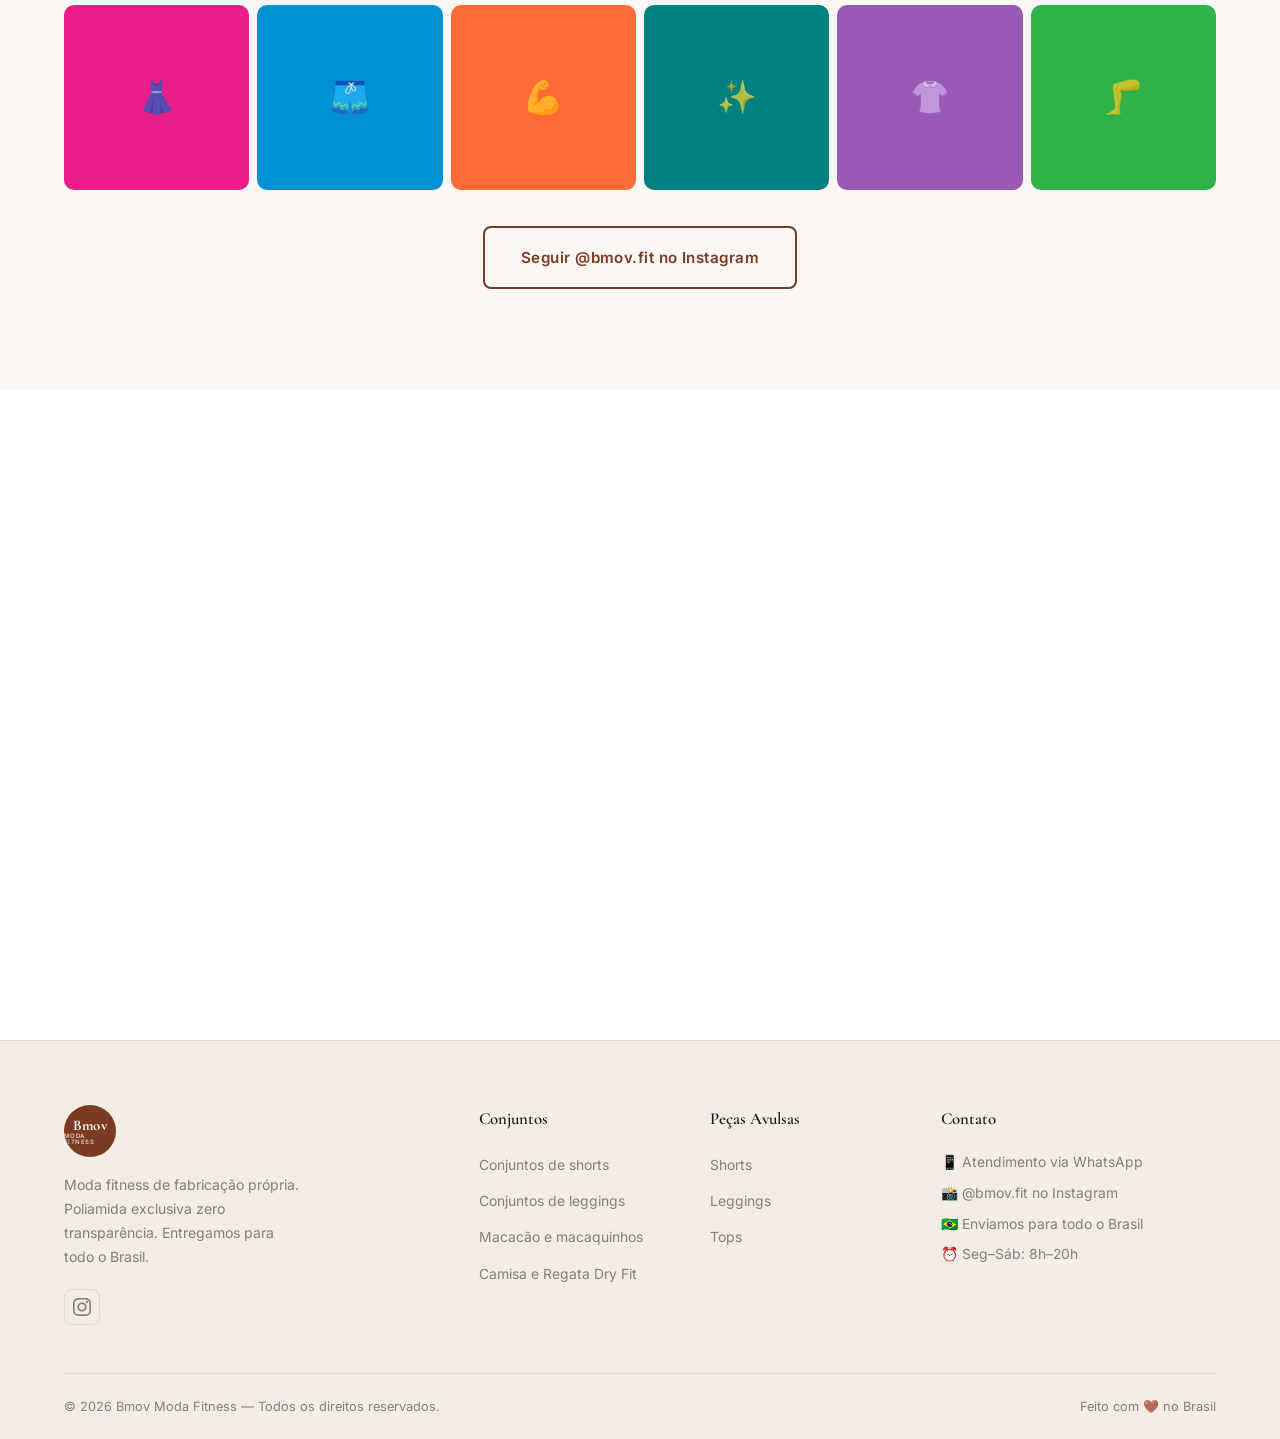
==== commit a1426abb: "Add individual piece categories: short, legging, top Create short.html, legging.html, top.html for a" ====
--- a/index.html
+++ b/index.html
@@ -208,7 +208,7 @@
               <span class="cor" style="--c:#9B59B6" title="Roxo"></span>
               <span class="cor" style="--c:#E0E0E0" title="Branco"></span>
             </div>
-            <a href="categorias.html" class="btn btn--brown btn--sm">Ver categoria completa</a>
+            <a href="top.html" class="btn btn--brown btn--sm">Ver categoria completa</a>
           </div>
         </div>
 
@@ -481,21 +481,20 @@
           </div>
         </div>
         <div class="footer__links">
-          <h4>Produtos</h4>
+          <h4>Conjuntos</h4>
           <ul>
-            <li><a href="#colecao">Shorts</a></li>
-            <li><a href="#colecao">Tops</a></li>
-            <li><a href="#colecao">Leggings</a></li>
-            <li><a href="#colecao">Conjuntos</a></li>
+            <li><a href="shorts.html">Conjuntos de shorts</a></li>
+            <li><a href="leggings.html">Conjuntos de leggings</a></li>
+            <li><a href="macacao.html">Macacão e macaquinhos</a></li>
+            <li><a href="dryfit.html">Camisa e Regata Dry Fit</a></li>
           </ul>
         </div>
         <div class="footer__links">
-          <h4>Links</h4>
+          <h4>Peças Avulsas</h4>
           <ul>
-            <li><a href="#diferenciais">Diferenciais</a></li>
-            <li><a href="#cores">Cores disponíveis</a></li>
-            <li><a href="#depoimentos">Clientes</a></li>
-            <li><a href="#contato">Atacado</a></li>
+            <li><a href="short.html">Shorts</a></li>
+            <li><a href="legging.html">Leggings</a></li>
+            <li><a href="top.html">Tops</a></li>
           </ul>
         </div>
         <div class="footer__contact">
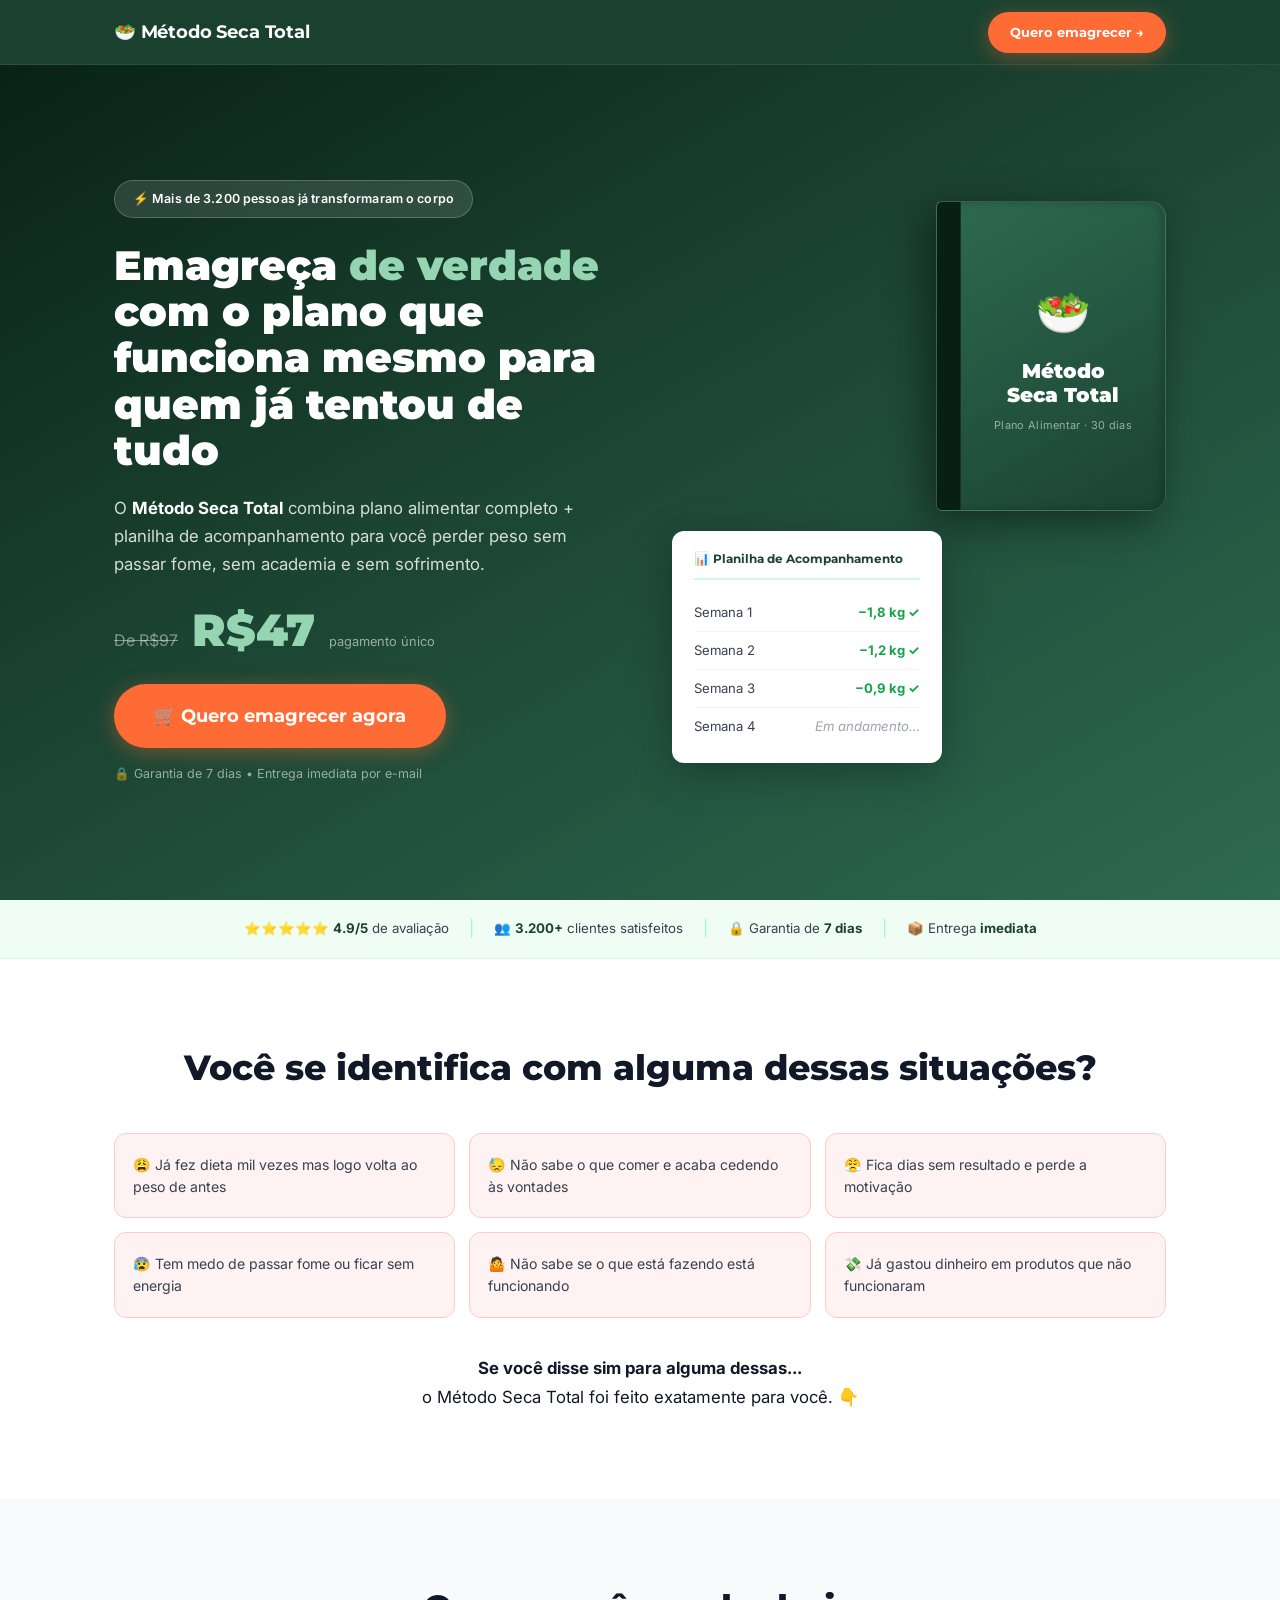
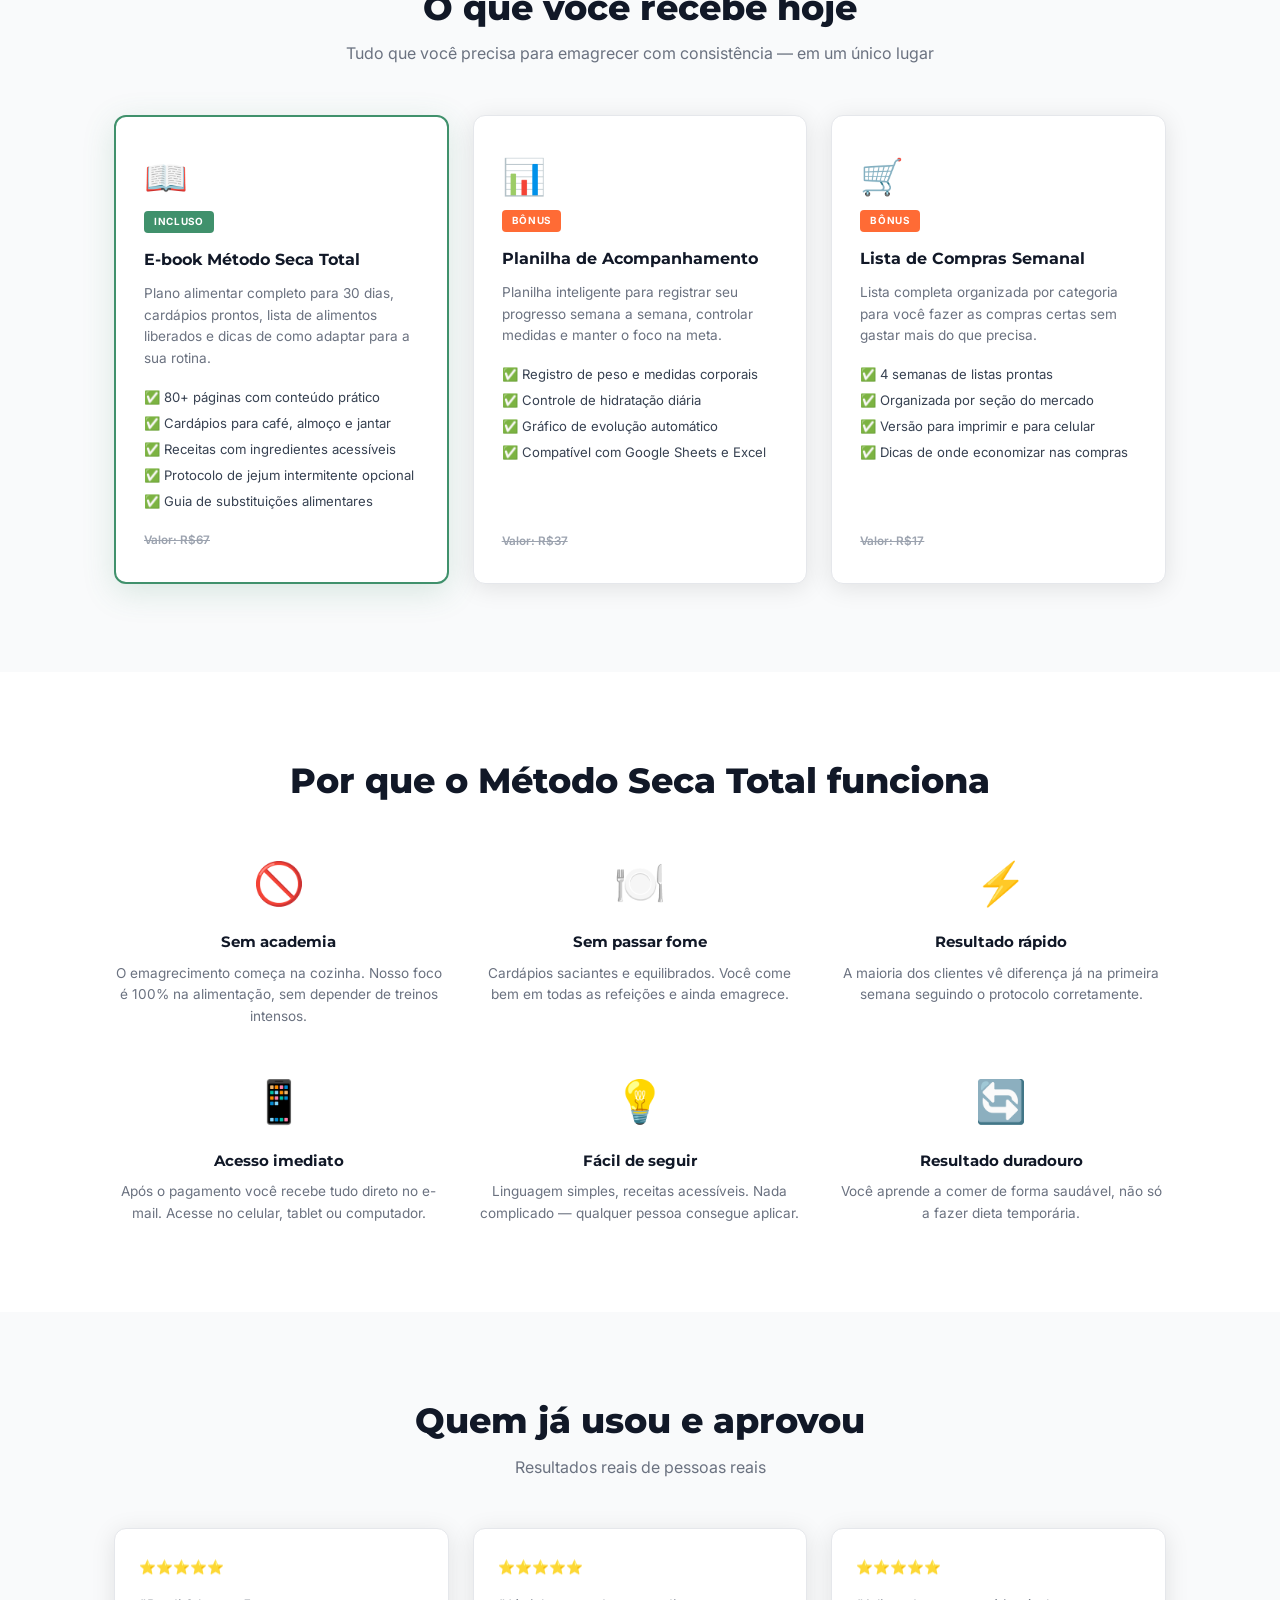
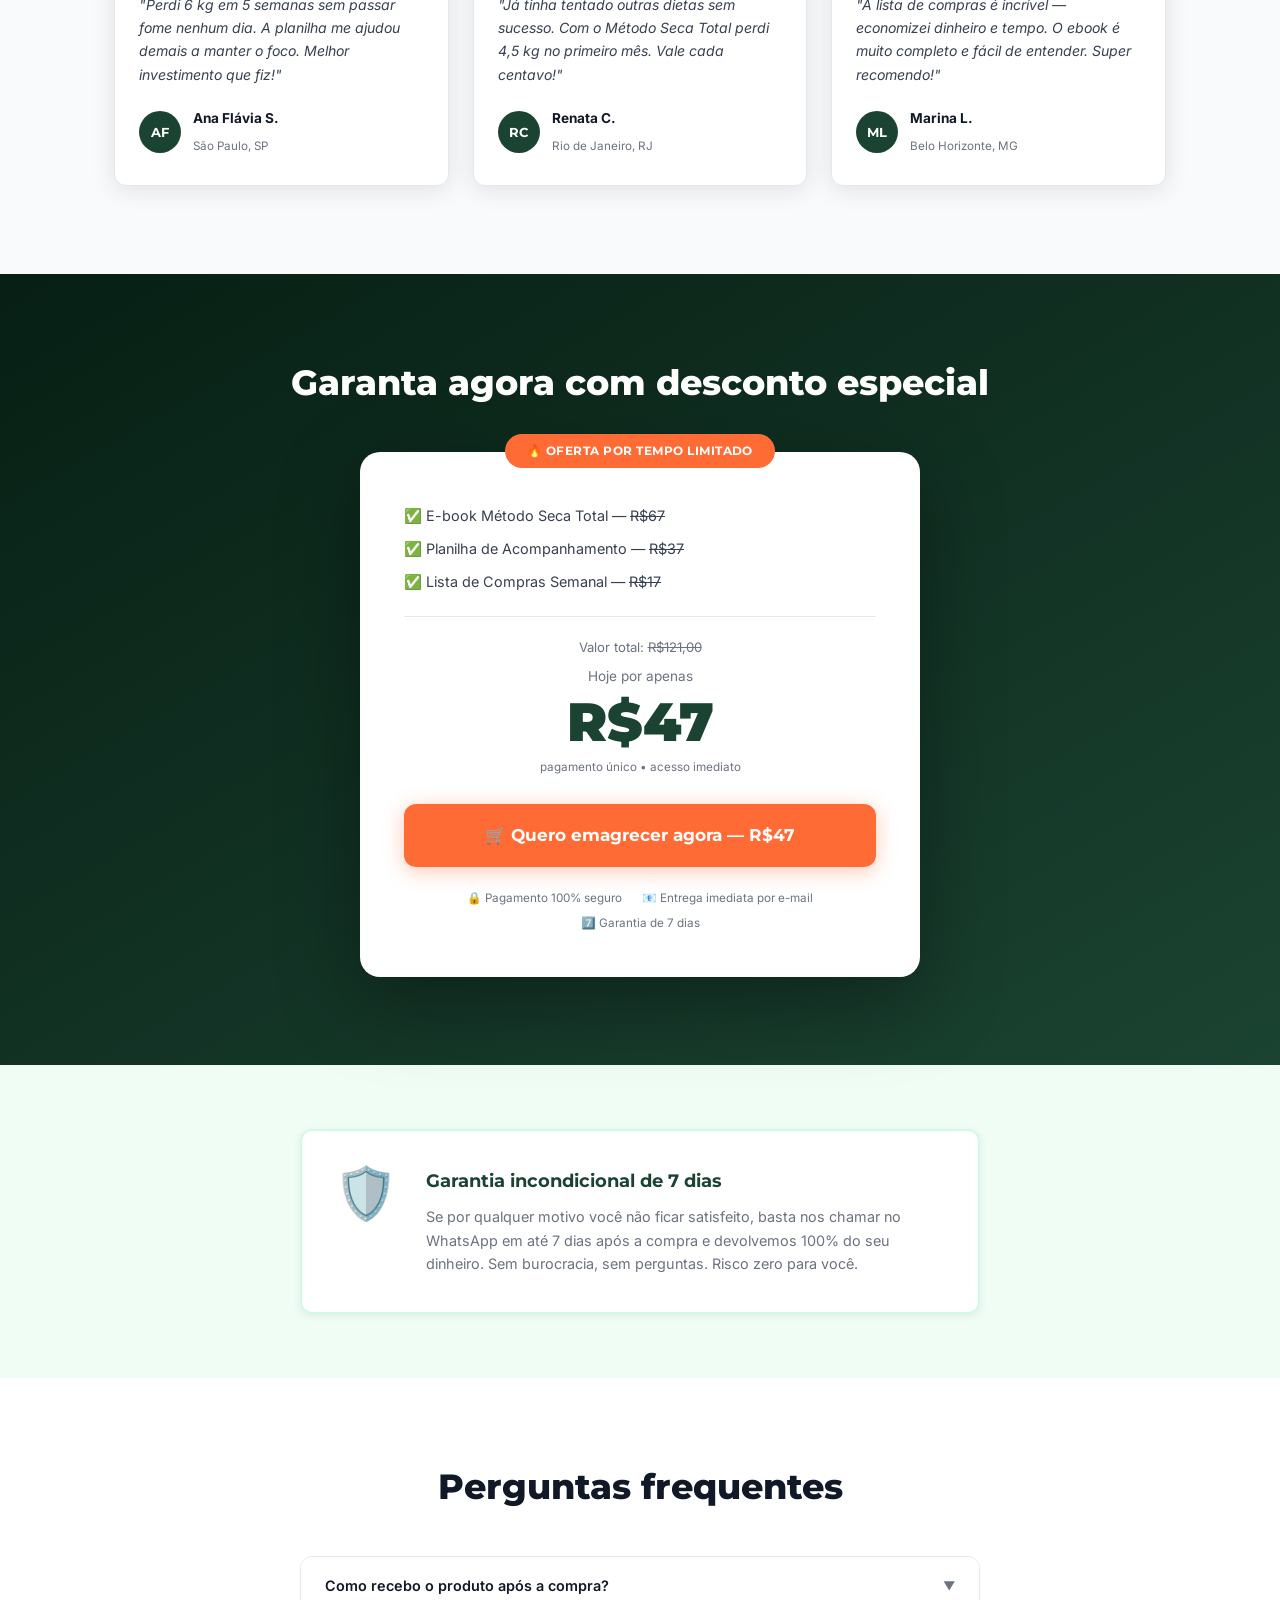
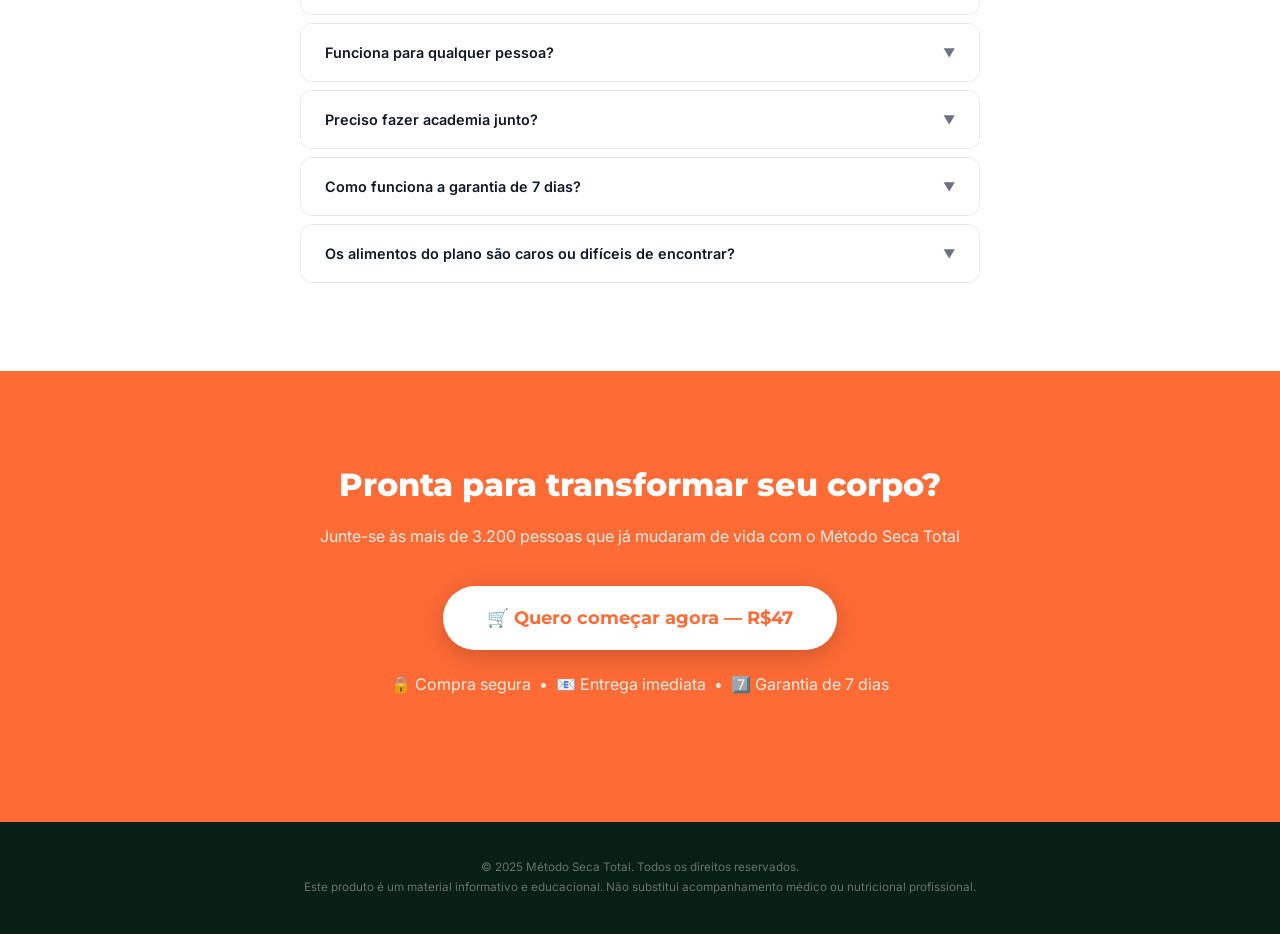
==== commit deda5c62: "Refactor category pages and update main site structure Co-Authored-By: Claude Sonnet 4.6 <noreply@an" ====
--- a/index.html
+++ b/index.html
@@ -3,519 +3,356 @@
 <head>
   <meta charset="UTF-8" />
   <meta name="viewport" content="width=device-width, initial-scale=1.0" />
-  <title>Bmov Moda Fitness — Poliamida Zero Transparência</title>
+  <title>Método Seca Total — Plano Alimentar + Planilha de Acompanhamento</title>
+  <meta name="description" content="O programa completo de emagrecimento com plano alimentar de 30 dias, planilha de acompanhamento e lista de compras. Emagreça sem passar fome." />
   <link rel="preconnect" href="https://fonts.googleapis.com" />
   <link rel="preconnect" href="https://fonts.gstatic.com" crossorigin />
-  <link href="https://fonts.googleapis.com/css2?family=Cormorant+Garamond:ital,wght@0,400;0,500;0,600;0,700;1,400;1,600&family=Inter:wght@300;400;500;600;700&display=swap" rel="stylesheet" />
-  <link rel="stylesheet" href="style.css" />
+  <link href="https://fonts.googleapis.com/css2?family=Montserrat:wght@400;500;600;700;800;900&family=Inter:wght@300;400;500;600;700&display=swap" rel="stylesheet" />
+  <link rel="stylesheet" href="style.css?v=1" />
 </head>
 <body>
 
-  <!-- NAV -->
+  <!-- ── NAV ─────────────────────────────────────── -->
   <nav class="nav" id="nav">
     <div class="nav__inner">
-      <a href="#hero" class="nav__logo">
-        <div class="logo-circle">
-          <span class="logo-b">Bmov</span>
-          <span class="logo-sub">moda fitness</span>
-        </div>
-      </a>
-      <ul class="nav__links">
-        <li><a href="index.html">Página Inicial</a></li>
-        <li><a href="#diferenciais">Diferenciais</a></li>
-        <li><a href="categorias.html">Categorias</a></li>
-        <li><a href="#cores">Cores</a></li>
-        <li><a href="#depoimentos">Clientes</a></li>
-        <li><a href="#contato" class="btn btn--brown btn--nav">Comprar agora</a></li>
-      </ul>
-      <button class="nav__hamburger" id="hamburger" aria-label="Menu">
-        <span></span><span></span><span></span>
-      </button>
+      <a href="#inicio" class="nav__logo">🥗 Método Seca Total</a>
+      <a href="#oferta" class="btn btn--cta btn--nav">Quero emagrecer →</a>
     </div>
   </nav>
 
-  <!-- MOBILE MENU -->
-  <div class="mobile-menu" id="mobileMenu">
-    <ul>
-      <li><a href="index.html" class="mobile-link">Página Inicial</a></li>
-      <li><a href="#diferenciais" class="mobile-link">Diferenciais</a></li>
-      <li><a href="categorias.html" class="mobile-link">Categorias</a></li>
-      <li><a href="#cores" class="mobile-link">Cores</a></li>
-      <li><a href="#depoimentos" class="mobile-link">Clientes</a></li>
-      <li><a href="#contato" class="mobile-link btn btn--brown">Comprar agora</a></li>
-    </ul>
+  <!-- ── HERO ─────────────────────────────────────── -->
+  <section class="hero" id="inicio">
+    <div class="hero__inner">
+
+      <div class="hero__content">
+        <div class="hero__badge">⚡ Mais de 3.200 pessoas já transformaram o corpo</div>
+        <h1 class="hero__title">
+          Emagreça <em>de verdade</em> com o plano que funciona mesmo para quem já tentou de tudo
+        </h1>
+        <p class="hero__sub">
+          O <strong>Método Seca Total</strong> combina plano alimentar completo + planilha de acompanhamento para você perder peso sem passar fome, sem academia e sem sofrimento.
+        </p>
+        <div class="hero__price">
+          <span class="hero__price-old">De R$97</span>
+          <span class="hero__price-now">R$47</span>
+          <span class="hero__price-note">pagamento único</span>
+        </div>
+        <a href="https://wa.me/5521998464517?text=Olá!%20Quero%20o%20Método%20Seca%20Total!%20🥗%20Vi%20no%20site%20e%20tenho%20interesse." target="_blank" class="btn btn--cta btn--hero">
+          🛒 Quero emagrecer agora
+        </a>
+        <p class="hero__guarantee">🔒 Garantia de 7 dias • Entrega imediata por e-mail</p>
+      </div>
+
+      <div class="hero__mockup">
+        <div class="mockup-book">
+          <div class="mockup-book__spine"></div>
+          <div class="mockup-book__cover">
+            <span class="mockup-book__icon">🥗</span>
+            <span class="mockup-book__title">Método<br>Seca Total</span>
+            <span class="mockup-book__sub">Plano Alimentar · 30 dias</span>
+          </div>
+        </div>
+        <div class="mockup-sheet">
+          <div class="mockup-sheet__header">📊 Planilha de Acompanhamento</div>
+          <div class="mockup-sheet__row"><span>Semana 1</span><span class="mockup-sheet__val">−1,8 kg ✓</span></div>
+          <div class="mockup-sheet__row"><span>Semana 2</span><span class="mockup-sheet__val">−1,2 kg ✓</span></div>
+          <div class="mockup-sheet__row"><span>Semana 3</span><span class="mockup-sheet__val">−0,9 kg ✓</span></div>
+          <div class="mockup-sheet__row"><span>Semana 4</span><span class="mockup-sheet__val in-progress">Em andamento…</span></div>
+        </div>
+      </div>
+
+    </div>
+  </section>
+
+  <!-- ── PROOF BAR ─────────────────────────────────── -->
+  <div class="proof-bar">
+    <div class="proof-bar__inner">
+      <div class="proof-bar__item">⭐⭐⭐⭐⭐ <strong>4.9/5</strong> de avaliação</div>
+      <div class="proof-bar__sep">|</div>
+      <div class="proof-bar__item">👥 <strong>3.200+</strong> clientes satisfeitos</div>
+      <div class="proof-bar__sep">|</div>
+      <div class="proof-bar__item">🔒 Garantia de <strong>7 dias</strong></div>
+      <div class="proof-bar__sep">|</div>
+      <div class="proof-bar__item">📦 Entrega <strong>imediata</strong></div>
+    </div>
   </div>
 
-  <!-- HERO -->
-  <section class="hero" id="hero">
-    <div class="hero__left">
-      <div class="hero__tag-wrap">
-        <span class="hero__tag">✦ Poliamida Zero Transparência</span>
-      </div>
-      <h1 class="hero__title">
-        Moda Fitness<br />
-        <em>feita para</em><br />
-        você brilhar
-      </h1>
-      <p class="hero__sub">
-        Conjuntos exclusivos de fabricação própria. Tecido que modela, sustenta e não transparece — para você se sentir poderosa em cada treino.
+  <!-- ── PROBLEM ────────────────────────────────────── -->
+  <section class="problem">
+    <div class="container">
+      <h2 class="section-title">Você se identifica com alguma dessas situações?</h2>
+      <div class="problem__grid">
+        <div class="problem__item">😩 Já fez dieta mil vezes mas logo volta ao peso de antes</div>
+        <div class="problem__item">😓 Não sabe o que comer e acaba cedendo às vontades</div>
+        <div class="problem__item">😤 Fica dias sem resultado e perde a motivação</div>
+        <div class="problem__item">😰 Tem medo de passar fome ou ficar sem energia</div>
+        <div class="problem__item">🤷 Não sabe se o que está fazendo está funcionando</div>
+        <div class="problem__item">💸 Já gastou dinheiro em produtos que não funcionaram</div>
+      </div>
+      <p class="problem__conclusion">
+        <strong>Se você disse sim para alguma dessas...</strong><br>
+        o Método Seca Total foi feito exatamente para você. 👇
       </p>
-      <div class="hero__cta">
-        <a href="#contato" class="btn btn--brown btn--lg">Ver coleção</a>
-        <a href="https://instagram.com/bmov.fit" target="_blank" class="btn btn--outline btn--lg">@bmov.fit</a>
-      </div>
-      <div class="hero__badges">
-        <div class="badge">
-          <span class="badge__icon">🏭</span>
-          <span>Fabricação própria</span>
-        </div>
-        <div class="badge">
-          <span class="badge__icon">🇧🇷</span>
-          <span>Entrega Brasil todo</span>
-        </div>
-        <div class="badge">
-          <span class="badge__icon">✦</span>
-          <span>Exclusivo aqui</span>
-        </div>
-      </div>
-    </div>
-    <div class="hero__right">
-      <div class="hero__img-wrap">
-        <div class="hero__img hero__img--main">
-          <img src="images_web/leggings/IMG_7711.jpg" alt="Look Bmov Moda Fitness" style="width:100%;height:100%;object-fit:cover;display:block;" />
-        </div>
-        <div class="hero__img hero__img--float hero__img--float1">
-          <div class="img-placeholder img-placeholder--sm">
-            <span class="img-emoji">💪</span>
-          </div>
-        </div>
-        <div class="hero__img hero__img--float hero__img--float2">
-          <div class="img-placeholder img-placeholder--sm">
-            <span class="img-emoji">✨</span>
-          </div>
-        </div>
-        <div class="hero__pill hero__pill--1">Nova coleção</div>
-        <div class="hero__pill hero__pill--2">+20 cores</div>
-      </div>
-    </div>
-  </section>
-
-  <!-- BARRA DE CONFIANÇA -->
-  <div class="trust-bar">
-    <div class="trust-bar__inner">
-      <span>✦ Poliamida exclusiva</span>
-      <span>✦ Fabricação própria</span>
-      <span>✦ Entregamos para todo o Brasil</span>
-      <span>✦ Varejo & Atacado</span>
-      <span>✦ Zero transparência</span>
-      <span>✦ Poliamida exclusiva</span>
-      <span>✦ Fabricação própria</span>
-      <span>✦ Entregamos para todo o Brasil</span>
-      <span>✦ Varejo & Atacado</span>
-      <span>✦ Zero transparência</span>
-    </div>
-  </div>
-
-  <!-- DIFERENCIAIS -->
-  <section class="diferenciais" id="diferenciais">
-    <div class="container">
-      <div class="section-header">
-        <span class="section-tag">Por que Bmov?</span>
-        <h2 class="section-title">Qualidade que você <em>sente</em></h2>
-      </div>
-      <div class="dif__grid">
-        <div class="dif-card reveal">
-          <div class="dif-card__icon">🧵</div>
-          <h3>Poliamida Exclusiva</h3>
-          <p>Tecido zero transparência, macio e com ótimo caimento. Modelagem superior ao mercado — produzido com fio exclusivo Bmov.</p>
-        </div>
-        <div class="dif-card dif-card--featured reveal">
-          <div class="dif-card__icon">🏭</div>
-          <h3>Fabricação Própria</h3>
-          <p>Cada peça sai direto da nossa fábrica para você. Controle total de qualidade, acabamento impecável e preço justo sem intermediários.</p>
-        </div>
-        <div class="dif-card reveal">
-          <div class="dif-card__icon">🇧🇷</div>
-          <h3>Todo o Brasil</h3>
-          <p>Enviamos para todos os estados. Embalagem especial para garantir que sua peça chegue perfeita, pronta para usar.</p>
-        </div>
-        <div class="dif-card reveal">
-          <div class="dif-card__icon">🎨</div>
-          <h3>+20 Cores</h3>
-          <p>De vibrantes a neutros — temos a cor certa para o seu estilo. Novas cores lançadas toda temporada.</p>
-        </div>
-        <div class="dif-card reveal">
-          <div class="dif-card__icon">📦</div>
-          <h3>Varejo & Atacado</h3>
-          <p>Compre para usar ou para revender. Condições especiais para revendedoras em todo o Brasil. Fale conosco!</p>
-        </div>
-        <div class="dif-card reveal">
-          <div class="dif-card__icon">💬</div>
-          <h3>Atendimento Humano</h3>
-          <p>Nossa equipe responde pelo WhatsApp. Dúvidas sobre tamanho, cor ou entrega? Estamos aqui para te ajudar.</p>
-        </div>
-      </div>
-    </div>
-  </section>
-
-  <!-- COLEÇÃO -->
-  <section class="colecao" id="colecao">
-    <div class="container">
-      <div class="section-header">
-        <span class="section-tag">Nova coleção</span>
-        <h2 class="section-title">Peças que <em>definem</em> o look</h2>
-        <p class="section-desc">Conjuntos, tops, shorts e leggings em poliamida premium. Escolha sua cor favorita.</p>
-      </div>
-      <div class="colecao__grid">
-
-        <div class="produto-card reveal">
-          <div class="produto-card__img">
-            <div class="img-placeholder img-placeholder--prod">
-              <span>🩳</span>
-              <span class="img-label">Short Corridinha</span>
-            </div>
-            <div class="produto-card__tag">Mais vendido</div>
-          </div>
-          <div class="produto-card__info">
-            <h3>Short Corridinha</h3>
-            <p>Poliamida zero transparência</p>
-            <div class="produto-card__cores">
-              <span class="cor" style="--c:#E91E8C" title="Rosa"></span>
-              <span class="cor" style="--c:#0090D4" title="Azul"></span>
-              <span class="cor" style="--c:#FF6B35" title="Laranja"></span>
-              <span class="cor" style="--c:#2DB34A" title="Verde"></span>
-              <span class="cor" style="--c:#1A1A1A" title="Preto"></span>
-            </div>
-            <a href="shorts.html" class="btn btn--brown btn--sm">Ver categoria completa</a>
-          </div>
-        </div>
-
-        <div class="produto-card reveal">
-          <div class="produto-card__img">
-            <div class="img-placeholder img-placeholder--prod">
-              <span>👚</span>
-              <span class="img-label">Top Fitness</span>
-            </div>
-            <div class="produto-card__tag produto-card__tag--new">Novo</div>
-          </div>
-          <div class="produto-card__info">
-            <h3>Top Alça Fina</h3>
-            <p>Sustentação e conforto</p>
-            <div class="produto-card__cores">
-              <span class="cor" style="--c:#FF4B6E" title="Coral"></span>
-              <span class="cor" style="--c:#ADD8E6" title="Azul bebê"></span>
-              <span class="cor" style="--c:#F5E6C8" title="Nude"></span>
-              <span class="cor" style="--c:#9B59B6" title="Roxo"></span>
-              <span class="cor" style="--c:#E0E0E0" title="Branco"></span>
-            </div>
-            <a href="top.html" class="btn btn--brown btn--sm">Ver categoria completa</a>
-          </div>
-        </div>
-
-        <div class="produto-card reveal">
-          <div class="produto-card__img">
-            <div class="img-placeholder img-placeholder--prod">
-              <span>👖</span>
-              <span class="img-label">Conjunto Completo</span>
-            </div>
-          </div>
-          <div class="produto-card__info">
-            <h3>Conjunto Fitness</h3>
-            <p>Top + Short ou Legging</p>
-            <div class="produto-card__cores">
-              <span class="cor" style="--c:#E91E8C" title="Rosa"></span>
-              <span class="cor" style="--c:#FF6B35" title="Laranja"></span>
-              <span class="cor" style="--c:#008080" title="Teal"></span>
-              <span class="cor" style="--c:#FF0000" title="Vermelho"></span>
-              <span class="cor" style="--c:#1A1A1A" title="Preto"></span>
-            </div>
-            <a href="categorias.html" class="btn btn--brown btn--sm">Ver categoria completa</a>
-          </div>
-        </div>
-
-        <div class="produto-card reveal">
-          <div class="produto-card__img">
-            <img src="images_web/leggings/IMG_7720.jpg" alt="Conjunto Aura — Legging" style="width:100%;height:260px;object-fit:cover;display:block;" />
-            <div class="produto-card__tag">Top escolha</div>
-          </div>
-          <div class="produto-card__info">
-            <h3>Legging Modeladora</h3>
-            <p>Cintura alta, modelagem perfeita</p>
-            <div class="produto-card__cores">
-              <span class="cor" style="--c:#F5E6C8" title="Nude"></span>
-              <span class="cor" style="--c:#0090D4" title="Azul"></span>
-              <span class="cor" style="--c:#1A1A1A" title="Preto"></span>
-              <span class="cor" style="--c:#E91E8C" title="Rosa"></span>
-              <span class="cor" style="--c:#2DB34A" title="Verde"></span>
-            </div>
-            <a href="leggings.html" class="btn btn--brown btn--sm">Ver categoria completa</a>
-          </div>
-        </div>
-
-      </div>
-
-      <div class="colecao__cta">
-        <a href="#contato" class="btn btn--brown btn--lg">Ver toda a coleção no WhatsApp</a>
-      </div>
-    </div>
-  </section>
-
-  <!-- CORES -->
-  <section class="cores" id="cores">
-    <div class="container">
-      <div class="cores__inner">
-        <div class="cores__text reveal">
-          <span class="section-tag">Escolha a sua</span>
-          <h2 class="section-title">+20 cores <em>disponíveis</em></h2>
-          <p>Do vibrante ao neutro — nossa poliamida exclusiva mantém a cor viva lavagem após lavagem. Escolha a sua favorita e peça direto pelo WhatsApp.</p>
-          <a href="#contato" class="btn btn--brown">Quero escolher minha cor</a>
-        </div>
-        <div class="cores__palette reveal">
-          <div class="palette-grid">
-            <div class="palette-item" style="--c:#E91E8C"><span>Rosa</span></div>
-            <div class="palette-item" style="--c:#FF6B35"><span>Laranja</span></div>
-            <div class="palette-item" style="--c:#FF0000"><span>Vermelho</span></div>
-            <div class="palette-item" style="--c:#008080"><span>Teal</span></div>
-            <div class="palette-item" style="--c:#0090D4"><span>Azul</span></div>
-            <div class="palette-item" style="--c:#ADD8E6"><span>Azul bebê</span></div>
-            <div class="palette-item" style="--c:#2DB34A"><span>Verde</span></div>
-            <div class="palette-item" style="--c:#9B59B6"><span>Roxo</span></div>
-            <div class="palette-item" style="--c:#F5E6C8"><span>Nude</span></div>
-            <div class="palette-item" style="--c:#F5C5A3"><span>Pêssego</span></div>
-            <div class="palette-item" style="--c:#E0E0E0"><span>Branco</span></div>
-            <div class="palette-item" style="--c:#1A1A1A"><span>Preto</span></div>
-          </div>
-        </div>
-      </div>
-    </div>
-  </section>
-
-  <!-- ATACADO -->
-  <section class="atacado">
-    <div class="container">
-      <div class="atacado__inner reveal">
-        <div class="atacado__icon">📦</div>
-        <div class="atacado__text">
-          <h3>Quer revender?</h3>
-          <p>Temos condições especiais para <strong>revendedoras</strong> em todo o Brasil. Fábrica própria = preço de atacado real.</p>
-        </div>
-        <a href="https://wa.me/5521998464517?text=Olá!%20Quero%20saber%20sobre%20o%20atacado%20da%20Bmov%20Moda%20Fitness!" target="_blank" class="btn btn--brown btn--lg">Falar sobre atacado</a>
-      </div>
-    </div>
-  </section>
-
-  <!-- DEPOIMENTOS -->
-  <section class="depoimentos" id="depoimentos">
-    <div class="container">
-      <div class="section-header">
-        <span class="section-tag">Quem já ama</span>
-        <h2 class="section-title">Clientes que <em>brilham</em></h2>
-      </div>
-      <div class="depo__grid">
-
-        <div class="depo-card reveal">
-          <div class="depo-card__stars">★★★★★</div>
-          <p>"Amei a qualidade! O short não transparece nada, mesmo na academia com luz forte. Já fiz meu segundo pedido."</p>
-          <div class="depo-card__author">
-            <div class="depo-card__avatar">J</div>
+    </div>
+  </section>
+
+  <!-- ── O QUE ESTÁ INCLUSO ──────────────────────────── -->
+  <section class="includes" id="incluso">
+    <div class="container">
+      <h2 class="section-title">O que você recebe hoje</h2>
+      <p class="section-sub">Tudo que você precisa para emagrecer com consistência — em um único lugar</p>
+      <div class="includes__grid">
+
+        <div class="includes__card includes__card--main">
+          <div class="includes__icon">📖</div>
+          <span class="includes__badge">INCLUSO</span>
+          <h3>E-book Método Seca Total</h3>
+          <p>Plano alimentar completo para 30 dias, cardápios prontos, lista de alimentos liberados e dicas de como adaptar para a sua rotina.</p>
+          <ul>
+            <li>✅ 80+ páginas com conteúdo prático</li>
+            <li>✅ Cardápios para café, almoço e jantar</li>
+            <li>✅ Receitas com ingredientes acessíveis</li>
+            <li>✅ Protocolo de jejum intermitente opcional</li>
+            <li>✅ Guia de substituições alimentares</li>
+          </ul>
+          <span class="includes__value">Valor: R$67</span>
+        </div>
+
+        <div class="includes__card">
+          <div class="includes__icon">📊</div>
+          <span class="includes__badge includes__badge--bonus">BÔNUS</span>
+          <h3>Planilha de Acompanhamento</h3>
+          <p>Planilha inteligente para registrar seu progresso semana a semana, controlar medidas e manter o foco na meta.</p>
+          <ul>
+            <li>✅ Registro de peso e medidas corporais</li>
+            <li>✅ Controle de hidratação diária</li>
+            <li>✅ Gráfico de evolução automático</li>
+            <li>✅ Compatível com Google Sheets e Excel</li>
+          </ul>
+          <span class="includes__value">Valor: R$37</span>
+        </div>
+
+        <div class="includes__card">
+          <div class="includes__icon">🛒</div>
+          <span class="includes__badge includes__badge--bonus">BÔNUS</span>
+          <h3>Lista de Compras Semanal</h3>
+          <p>Lista completa organizada por categoria para você fazer as compras certas sem gastar mais do que precisa.</p>
+          <ul>
+            <li>✅ 4 semanas de listas prontas</li>
+            <li>✅ Organizada por seção do mercado</li>
+            <li>✅ Versão para imprimir e para celular</li>
+            <li>✅ Dicas de onde economizar nas compras</li>
+          </ul>
+          <span class="includes__value">Valor: R$17</span>
+        </div>
+
+      </div>
+    </div>
+  </section>
+
+  <!-- ── BENEFITS ──────────────────────────────────── -->
+  <section class="benefits">
+    <div class="container">
+      <h2 class="section-title">Por que o Método Seca Total funciona</h2>
+      <div class="benefits__grid">
+        <div class="benefits__item">
+          <span class="benefits__icon">🚫</span>
+          <h3>Sem academia</h3>
+          <p>O emagrecimento começa na cozinha. Nosso foco é 100% na alimentação, sem depender de treinos intensos.</p>
+        </div>
+        <div class="benefits__item">
+          <span class="benefits__icon">🍽️</span>
+          <h3>Sem passar fome</h3>
+          <p>Cardápios saciantes e equilibrados. Você come bem em todas as refeições e ainda emagrece.</p>
+        </div>
+        <div class="benefits__item">
+          <span class="benefits__icon">⚡</span>
+          <h3>Resultado rápido</h3>
+          <p>A maioria dos clientes vê diferença já na primeira semana seguindo o protocolo corretamente.</p>
+        </div>
+        <div class="benefits__item">
+          <span class="benefits__icon">📱</span>
+          <h3>Acesso imediato</h3>
+          <p>Após o pagamento você recebe tudo direto no e-mail. Acesse no celular, tablet ou computador.</p>
+        </div>
+        <div class="benefits__item">
+          <span class="benefits__icon">💡</span>
+          <h3>Fácil de seguir</h3>
+          <p>Linguagem simples, receitas acessíveis. Nada complicado — qualquer pessoa consegue aplicar.</p>
+        </div>
+        <div class="benefits__item">
+          <span class="benefits__icon">🔄</span>
+          <h3>Resultado duradouro</h3>
+          <p>Você aprende a comer de forma saudável, não só a fazer dieta temporária.</p>
+        </div>
+      </div>
+    </div>
+  </section>
+
+  <!-- ── DEPOIMENTOS ────────────────────────────────── -->
+  <section class="testimonials" id="depoimentos">
+    <div class="container">
+      <h2 class="section-title">Quem já usou e aprovou</h2>
+      <p class="section-sub">Resultados reais de pessoas reais</p>
+      <div class="testimonials__grid">
+
+        <div class="testimonials__card">
+          <div class="testimonials__stars">⭐⭐⭐⭐⭐</div>
+          <p>"Perdi 6 kg em 5 semanas sem passar fome nenhum dia. A planilha me ajudou demais a manter o foco. Melhor investimento que fiz!"</p>
+          <div class="testimonials__author">
+            <div class="testimonials__avatar">AF</div>
             <div>
-              <strong>Juliana M.</strong>
+              <strong>Ana Flávia S.</strong>
               <span>São Paulo, SP</span>
             </div>
           </div>
         </div>
 
-        <div class="depo-card reveal">
-          <div class="depo-card__stars">★★★★★</div>
-          <p>"O conjunto rosa chegou rapidinho e veio embalado com muito cuidado. O tecido é incrível, não desbotou mesmo lavando bastante."</p>
-          <div class="depo-card__author">
-            <div class="depo-card__avatar">C</div>
+        <div class="testimonials__card">
+          <div class="testimonials__stars">⭐⭐⭐⭐⭐</div>
+          <p>"Já tinha tentado outras dietas sem sucesso. Com o Método Seca Total perdi 4,5 kg no primeiro mês. Vale cada centavo!"</p>
+          <div class="testimonials__author">
+            <div class="testimonials__avatar">RC</div>
             <div>
-              <strong>Camila R.</strong>
+              <strong>Renata C.</strong>
+              <span>Rio de Janeiro, RJ</span>
+            </div>
+          </div>
+        </div>
+
+        <div class="testimonials__card">
+          <div class="testimonials__stars">⭐⭐⭐⭐⭐</div>
+          <p>"A lista de compras é incrível — economizei dinheiro e tempo. O ebook é muito completo e fácil de entender. Super recomendo!"</p>
+          <div class="testimonials__author">
+            <div class="testimonials__avatar">ML</div>
+            <div>
+              <strong>Marina L.</strong>
               <span>Belo Horizonte, MG</span>
             </div>
           </div>
         </div>
 
-        <div class="depo-card reveal">
-          <div class="depo-card__stars">★★★★★</div>
-          <p>"Sou revendedora há 6 meses e minhas clientes amam! Atendimento rápido, produto diferenciado e preço justo."</p>
-          <div class="depo-card__author">
-            <div class="depo-card__avatar">A</div>
-            <div>
-              <strong>Ana P.</strong>
-              <span>Porto Alegre, RS</span>
-            </div>
-          </div>
-        </div>
-
-        <div class="depo-card reveal">
-          <div class="depo-card__stars">★★★★★</div>
-          <p>"Pedi a legging nude e fiquei encantada. Modelagem perfeita, cintura alta firme. Com certeza vou comprar outras cores."</p>
-          <div class="depo-card__author">
-            <div class="depo-card__avatar">F</div>
-            <div>
-              <strong>Fernanda S.</strong>
-              <span>Fortaleza, CE</span>
-            </div>
-          </div>
-        </div>
-
-      </div>
-    </div>
-  </section>
-
-  <!-- INSTAGRAM FEED -->
-  <section class="feed">
-    <div class="container">
-      <div class="section-header">
-        <span class="section-tag">@bmov.fit</span>
-        <h2 class="section-title">Siga a gente no <em>Instagram</em></h2>
-        <p class="section-desc">Novidades, looks e inspirações todos os dias. Marque a sua foto com #bmovfit!</p>
-      </div>
-      <div class="feed__grid">
-        <a href="https://instagram.com/bmov.fit" target="_blank" class="feed__item reveal" style="--bg: #E91E8C">
-          <div class="feed__placeholder">👗</div>
-          <div class="feed__overlay"><span>Ver no Instagram</span></div>
+      </div>
+    </div>
+  </section>
+
+  <!-- ── OFERTA / PREÇO ─────────────────────────────── -->
+  <section class="offer" id="oferta">
+    <div class="container">
+      <h2 class="section-title offer__title">Garanta agora com desconto especial</h2>
+      <div class="offer__box">
+        <div class="offer__badge-top">🔥 OFERTA POR TEMPO LIMITADO</div>
+        <div class="offer__includes">
+          <div class="offer__includes-item">✅ E-book Método Seca Total — <s>R$67</s></div>
+          <div class="offer__includes-item">✅ Planilha de Acompanhamento — <s>R$37</s></div>
+          <div class="offer__includes-item">✅ Lista de Compras Semanal — <s>R$17</s></div>
+        </div>
+        <div class="offer__divider"></div>
+        <div class="offer__total">
+          <span class="offer__total-label">Valor total: <s>R$121,00</s></span>
+          <span class="offer__total-today">Hoje por apenas</span>
+          <span class="offer__total-price">R$47</span>
+          <span class="offer__total-note">pagamento único • acesso imediato</span>
+        </div>
+        <a href="https://wa.me/5521998464517?text=Olá!%20Quero%20comprar%20o%20Método%20Seca%20Total%20por%20R$47!%20🥗%20Como%20faço%20o%20pagamento?" target="_blank" class="btn btn--cta btn--offer">
+          🛒 Quero emagrecer agora — R$47
         </a>
-        <a href="https://instagram.com/bmov.fit" target="_blank" class="feed__item reveal" style="--bg: #0090D4">
-          <div class="feed__placeholder">🩳</div>
-          <div class="feed__overlay"><span>Ver no Instagram</span></div>
-        </a>
-        <a href="https://instagram.com/bmov.fit" target="_blank" class="feed__item reveal" style="--bg: #FF6B35">
-          <div class="feed__placeholder">💪</div>
-          <div class="feed__overlay"><span>Ver no Instagram</span></div>
-        </a>
-        <a href="https://instagram.com/bmov.fit" target="_blank" class="feed__item reveal" style="--bg: #008080">
-          <div class="feed__placeholder">✨</div>
-          <div class="feed__overlay"><span>Ver no Instagram</span></div>
-        </a>
-        <a href="https://instagram.com/bmov.fit" target="_blank" class="feed__item reveal" style="--bg: #9B59B6">
-          <div class="feed__placeholder">👚</div>
-          <div class="feed__overlay"><span>Ver no Instagram</span></div>
-        </a>
-        <a href="https://instagram.com/bmov.fit" target="_blank" class="feed__item reveal" style="--bg: #2DB34A">
-          <div class="feed__placeholder">🦵</div>
-          <div class="feed__overlay"><span>Ver no Instagram</span></div>
-        </a>
-      </div>
-      <div class="feed__cta">
-        <a href="https://instagram.com/bmov.fit" target="_blank" class="btn btn--outline btn--lg">
-          Seguir @bmov.fit no Instagram
-        </a>
-      </div>
-    </div>
-  </section>
-
-  <!-- CONTATO / CTA FINAL -->
-  <section class="contato" id="contato">
-    <div class="container">
-      <div class="contato__inner">
-        <div class="contato__text reveal">
-          <span class="section-tag">Vamos conversar?</span>
-          <h2 class="section-title">Peça pelo <em>WhatsApp</em></h2>
-          <p>Atendimento rápido, personalizado e sem burocracia. Tire dúvidas sobre tamanho, cor ou envio — nossa equipe responde na hora.</p>
-          <a href="https://wa.me/5521998464517?text=Olá!%20Vim%20pelo%20site%20da%20Bmov%20Moda%20Fitness%20e%20quero%20ver%20a%20coleção%20💪" target="_blank" class="btn btn--green btn--lg btn--whatsapp">
-            <svg width="22" height="22" viewBox="0 0 24 24" fill="currentColor"><path d="M17.472 14.382c-.297-.149-1.758-.867-2.03-.967-.273-.099-.471-.148-.67.15-.197.297-.767.966-.94 1.164-.173.199-.347.223-.644.075-.297-.15-1.255-.463-2.39-1.475-.883-.788-1.48-1.761-1.653-2.059-.173-.297-.018-.458.13-.606.134-.133.298-.347.446-.52.149-.174.198-.298.298-.497.099-.198.05-.371-.025-.52-.075-.149-.669-1.612-.916-2.207-.242-.579-.487-.5-.669-.51-.173-.008-.371-.01-.57-.01-.198 0-.52.074-.792.372-.272.297-1.04 1.016-1.04 2.479 0 1.462 1.065 2.875 1.213 3.074.149.198 2.096 3.2 5.077 4.487.709.306 1.262.489 1.694.625.712.227 1.36.195 1.871.118.571-.085 1.758-.719 2.006-1.413.248-.694.248-1.289.173-1.413-.074-.124-.272-.198-.57-.347m-5.421 7.403h-.004a9.87 9.87 0 01-5.031-1.378l-.361-.214-3.741.982.998-3.648-.235-.374a9.86 9.86 0 01-1.51-5.26c.001-5.45 4.436-9.884 9.888-9.884 2.64 0 5.122 1.03 6.988 2.898a9.825 9.825 0 012.893 6.994c-.003 5.45-4.437 9.884-9.885 9.884m8.413-18.297A11.815 11.815 0 0012.05 0C5.495 0 .16 5.335.157 11.892c0 2.096.547 4.142 1.588 5.945L.057 24l6.305-1.654a11.882 11.882 0 005.683 1.448h.005c6.554 0 11.89-5.335 11.893-11.893a11.821 11.821 0 00-3.48-8.413z"/></svg>
-            Falar no WhatsApp
-          </a>
-          <div class="contato__info">
-            <div class="info-item">
-              <span>⏰</span>
-              <span>Seg–Sáb: 8h–20h</span>
-            </div>
-            <div class="info-item">
-              <span>📦</span>
-              <span>Enviamos para todo o Brasil</span>
-            </div>
-            <div class="info-item">
-              <span>📲</span>
-              <span>Resposta em até 1h</span>
-            </div>
-          </div>
-        </div>
-        <div class="contato__form reveal">
-          <div class="form-card">
-            <h3>Deixe seu contato</h3>
-            <p>Receba novidades e lançamentos em primeira mão!</p>
-            <form id="form">
-              <div class="form__group">
-                <input type="text" id="nome" placeholder="Seu nome" required />
-              </div>
-              <div class="form__group">
-                <input type="tel" id="tel" placeholder="Seu WhatsApp" required />
-              </div>
-              <div class="form__group">
-                <select id="interesse">
-                  <option value="" disabled selected>O que você procura?</option>
-                  <option>Conjunto fitness</option>
-                  <option>Short Corridinha</option>
-                  <option>Top alça fina</option>
-                  <option>Legging modeladora</option>
-                  <option>Quero revender (atacado)</option>
-                </select>
-              </div>
-              <button type="submit" class="btn btn--brown btn--full">Quero ser avisada primeiro 💌</button>
-              <p class="form__note">Sem spam. Apenas novidades exclusivas.</p>
-            </form>
-          </div>
-        </div>
-      </div>
-    </div>
-  </section>
-
-  <!-- FOOTER -->
+        <div class="offer__secure">
+          <span>🔒 Pagamento 100% seguro</span>
+          <span>📧 Entrega imediata por e-mail</span>
+          <span>7️⃣ Garantia de 7 dias</span>
+        </div>
+      </div>
+    </div>
+  </section>
+
+  <!-- ── GARANTIA ───────────────────────────────────── -->
+  <section class="guarantee">
+    <div class="container">
+      <div class="guarantee__box">
+        <span class="guarantee__icon">🛡️</span>
+        <div>
+          <h3>Garantia incondicional de 7 dias</h3>
+          <p>Se por qualquer motivo você não ficar satisfeito, basta nos chamar no WhatsApp em até 7 dias após a compra e devolvemos 100% do seu dinheiro. Sem burocracia, sem perguntas. Risco zero para você.</p>
+        </div>
+      </div>
+    </div>
+  </section>
+
+  <!-- ── FAQ ───────────────────────────────────────── -->
+  <section class="faq" id="faq">
+    <div class="container">
+      <h2 class="section-title">Perguntas frequentes</h2>
+      <div class="faq__list">
+
+        <div class="faq__item">
+          <button class="faq__q" onclick="toggleFaq(this)">
+            Como recebo o produto após a compra? <span class="faq__arrow">▼</span>
+          </button>
+          <div class="faq__a">
+            <p>Após a confirmação do pagamento você recebe os arquivos direto no seu e-mail em até 5 minutos. Você pode acessar pelo celular, tablet ou computador quando quiser.</p>
+          </div>
+        </div>
+
+        <div class="faq__item">
+          <button class="faq__q" onclick="toggleFaq(this)">
+            Funciona para qualquer pessoa? <span class="faq__arrow">▼</span>
+          </button>
+          <div class="faq__a">
+            <p>Sim! O método é adaptável para homens e mulheres de qualquer idade. As refeições são flexíveis e todos os ingredientes são encontrados em qualquer supermercado.</p>
+          </div>
+        </div>
+
+        <div class="faq__item">
+          <button class="faq__q" onclick="toggleFaq(this)">
+            Preciso fazer academia junto? <span class="faq__arrow">▼</span>
+          </button>
+          <div class="faq__a">
+            <p>Não! O emagrecimento acontece principalmente pela alimentação. Exercícios são um bônus, mas não são obrigatórios para ver resultados com o método.</p>
+          </div>
+        </div>
+
+        <div class="faq__item">
+          <button class="faq__q" onclick="toggleFaq(this)">
+            Como funciona a garantia de 7 dias? <span class="faq__arrow">▼</span>
+          </button>
+          <div class="faq__a">
+            <p>Se em até 7 dias após a compra você não ficar satisfeito por qualquer motivo, basta nos enviar uma mensagem no WhatsApp e devolvemos 100% do valor pago. Sem perguntas, sem burocracia.</p>
+          </div>
+        </div>
+
+        <div class="faq__item">
+          <button class="faq__q" onclick="toggleFaq(this)">
+            Os alimentos do plano são caros ou difíceis de encontrar? <span class="faq__arrow">▼</span>
+          </button>
+          <div class="faq__a">
+            <p>Não! Todo o plano foi pensado com ingredientes acessíveis que você encontra em qualquer supermercado. A lista de compras inclusive te ajuda a gastar menos!</p>
+          </div>
+        </div>
+
+      </div>
+    </div>
+  </section>
+
+  <!-- ── FINAL CTA ──────────────────────────────────── -->
+  <section class="final-cta">
+    <div class="container">
+      <h2>Pronta para transformar seu corpo?</h2>
+      <p>Junte-se às mais de 3.200 pessoas que já mudaram de vida com o Método Seca Total</p>
+      <a href="https://wa.me/5521998464517?text=Olá!%20Quero%20o%20Método%20Seca%20Total!%20🥗%20Como%20faço%20o%20pagamento?" target="_blank" class="btn btn--cta btn--final">
+        🛒 Quero começar agora — R$47
+      </a>
+      <p class="final-cta__note">🔒 Compra segura &nbsp;•&nbsp; 📧 Entrega imediata &nbsp;•&nbsp; 7️⃣ Garantia de 7 dias</p>
+    </div>
+  </section>
+
+  <!-- ── FOOTER ─────────────────────────────────────── -->
   <footer class="footer">
     <div class="container">
-      <div class="footer__inner">
-        <div class="footer__brand">
-          <div class="logo-circle logo-circle--sm">
-            <span class="logo-b">Bmov</span>
-            <span class="logo-sub">moda fitness</span>
-          </div>
-          <p>Moda fitness de fabricação própria. Poliamida exclusiva zero transparência. Entregamos para todo o Brasil.</p>
-          <div class="footer__social">
-            <a href="https://instagram.com/bmov.fit" target="_blank" aria-label="Instagram">
-              <svg width="18" height="18" viewBox="0 0 24 24" fill="currentColor"><path d="M12 2.163c3.204 0 3.584.012 4.85.07 3.252.148 4.771 1.691 4.919 4.919.058 1.265.069 1.645.069 4.849 0 3.205-.012 3.584-.069 4.849-.149 3.225-1.664 4.771-4.919 4.919-1.266.058-1.644.07-4.85.07-3.204 0-3.584-.012-4.849-.07-3.26-.149-4.771-1.699-4.919-4.92-.058-1.265-.07-1.644-.07-4.849 0-3.204.013-3.583.07-4.849.149-3.227 1.664-4.771 4.919-4.919 1.266-.057 1.645-.069 4.849-.069zm0-2.163c-3.259 0-3.667.014-4.947.072-4.358.2-6.78 2.618-6.98 6.98-.059 1.281-.073 1.689-.073 4.948 0 3.259.014 3.668.072 4.948.2 4.358 2.618 6.78 6.98 6.98 1.281.058 1.689.072 4.948.072 3.259 0 3.668-.014 4.948-.072 4.354-.2 6.782-2.618 6.979-6.98.059-1.28.073-1.689.073-4.948 0-3.259-.014-3.667-.072-4.947-.196-4.354-2.617-6.78-6.979-6.98-1.281-.059-1.69-.073-4.949-.073zm0 5.838c-3.403 0-6.162 2.759-6.162 6.162s2.759 6.163 6.162 6.163 6.162-2.759 6.162-6.163c0-3.403-2.759-6.162-6.162-6.162zm0 10.162c-2.209 0-4-1.79-4-4 0-2.209 1.791-4 4-4s4 1.791 4 4c0 2.21-1.791 4-4 4zm6.406-11.845c-.796 0-1.441.645-1.441 1.44s.645 1.44 1.441 1.44c.795 0 1.439-.645 1.439-1.44s-.644-1.44-1.439-1.44z"/></svg>
-            </a>
-          </div>
-        </div>
-        <div class="footer__links">
-          <h4>Conjuntos</h4>
-          <ul>
-            <li><a href="shorts.html">Conjuntos de shorts</a></li>
-            <li><a href="leggings.html">Conjuntos de leggings</a></li>
-            <li><a href="macacao.html">Macacão e macaquinhos</a></li>
-            <li><a href="dryfit.html">Camisa e Regata Dry Fit</a></li>
-          </ul>
-        </div>
-        <div class="footer__links">
-          <h4>Peças Avulsas</h4>
-          <ul>
-            <li><a href="short.html">Shorts</a></li>
-            <li><a href="legging.html">Leggings</a></li>
-            <li><a href="top.html">Tops</a></li>
-          </ul>
-        </div>
-        <div class="footer__contact">
-          <h4>Contato</h4>
-          <p>📱 Atendimento via WhatsApp</p>
-          <p>📸 @bmov.fit no Instagram</p>
-          <p>🇧🇷 Enviamos para todo o Brasil</p>
-          <p>⏰ Seg–Sáb: 8h–20h</p>
-        </div>
-      </div>
-      <div class="footer__bottom">
-        <p>© 2026 Bmov Moda Fitness — Todos os direitos reservados.</p>
-        <p>Feito com 🤎 no Brasil</p>
-      </div>
+      <p>© 2025 Método Seca Total. Todos os direitos reservados.</p>
+      <p>Este produto é um material informativo e educacional. Não substitui acompanhamento médico ou nutricional profissional.</p>
     </div>
   </footer>
-
-  <!-- WHATSAPP FLOAT -->
-  <a href="https://wa.me/5521998464517?text=Olá!%20Vim%20pelo%20site%20da%20Bmov%20Moda%20Fitness%20e%20quero%20ver%20a%20coleção%20💪" target="_blank" class="whatsapp-float" aria-label="WhatsApp">
-    <svg width="28" height="28" viewBox="0 0 24 24" fill="currentColor"><path d="M17.472 14.382c-.297-.149-1.758-.867-2.03-.967-.273-.099-.471-.148-.67.15-.197.297-.767.966-.94 1.164-.173.199-.347.223-.644.075-.297-.15-1.255-.463-2.39-1.475-.883-.788-1.48-1.761-1.653-2.059-.173-.297-.018-.458.13-.606.134-.133.298-.347.446-.52.149-.174.198-.298.298-.497.099-.198.05-.371-.025-.52-.075-.149-.669-1.612-.916-2.207-.242-.579-.487-.5-.669-.51-.173-.008-.371-.01-.57-.01-.198 0-.52.074-.792.372-.272.297-1.04 1.016-1.04 2.479 0 1.462 1.065 2.875 1.213 3.074.149.198 2.096 3.2 5.077 4.487.709.306 1.262.489 1.694.625.712.227 1.36.195 1.871.118.571-.085 1.758-.719 2.006-1.413.248-.694.248-1.289.173-1.413-.074-.124-.272-.198-.57-.347m-5.421 7.403h-.004a9.87 9.87 0 01-5.031-1.378l-.361-.214-3.741.982.998-3.648-.235-.374a9.86 9.86 0 01-1.51-5.26c.001-5.45 4.436-9.884 9.888-9.884 2.64 0 5.122 1.03 6.988 2.898a9.825 9.825 0 012.893 6.994c-.003 5.45-4.437 9.884-9.885 9.884m8.413-18.297A11.815 11.815 0 0012.05 0C5.495 0 .16 5.335.157 11.892c0 2.096.547 4.142 1.588 5.945L.057 24l6.305-1.654a11.882 11.882 0 005.683 1.448h.005c6.554 0 11.89-5.335 11.893-11.893a11.821 11.821 0 00-3.48-8.413z"/></svg>
-  </a>
 
   <script src="script.js"></script>
 </body>
--- a/style.css
+++ b/style.css
@@ -1,883 +1,776 @@
-/* =========================================
-   Bmov Moda Fitness — Landing Page Styles
-   ========================================= */
-
+/* ═══════════════════════════════════════════════════════════
+   MÉTODO SECA TOTAL — Landing Page
+   ═══════════════════════════════════════════════════════════ */
+
+/* ── RESET & BASE ────────────────────────────────────────── */
 *, *::before, *::after { box-sizing: border-box; margin: 0; padding: 0; }
-
+html { scroll-behavior: smooth; -webkit-text-size-adjust: 100%; }
+body {
+  font-family: 'Inter', sans-serif;
+  color: #111827;
+  background: #fff;
+  line-height: 1.6;
+  -webkit-font-smoothing: antialiased;
+}
+img { max-width: 100%; display: block; }
+a { text-decoration: none; }
+ul { list-style: none; }
+
+/* ── CSS VARIABLES ───────────────────────────────────────── */
 :root {
-  --brown:      #7B3A22;
-  --brown-dk:   #5E2B18;
-  --brown-lt:   #9B5A3C;
-  --cream:      #FAF7F4;
-  --cream2:     #F3EDE6;
-  --beige:      #E8DDD4;
-  --white:      #FFFFFF;
-  --black:      #1A1A1A;
-  --text:       #3D2B1F;
-  --muted:      #8C7B72;
-  --border:     #E2D8D0;
-  --green-wa:   #25D366;
-  --font-display: 'Cormorant Garamond', Georgia, serif;
-  --font-body:    'Inter', sans-serif;
-  --radius: 16px;
-  --radius-sm: 10px;
-  --shadow: 0 4px 24px rgba(123,58,34,0.10);
-  --shadow-lg: 0 16px 48px rgba(123,58,34,0.16);
-  --transition: 0.3s ease;
-}
-
-html { scroll-behavior: smooth; }
-
-body {
-  font-family: var(--font-body);
-  background: var(--white);
-  color: var(--text);
-  line-height: 1.65;
-  overflow-x: hidden;
-}
-
-img { display: block; max-width: 100%; }
-a  { text-decoration: none; color: inherit; }
-ul { list-style: none; }
-em { font-style: italic; }
-
-::-webkit-scrollbar { width: 5px; }
-::-webkit-scrollbar-track { background: var(--cream); }
-::-webkit-scrollbar-thumb { background: var(--brown); border-radius: 3px; }
-
-/* ── CONTAINER ── */
+  --green-dark:  #1B4332;
+  --green-mid:   #40916C;
+  --green-light: #D1FAE5;
+  --green-bg:    #F0FDF4;
+  --orange:      #FF6B35;
+  --orange-dark: #E05A28;
+  --white:       #FFFFFF;
+  --gray-light:  #F9FAFB;
+  --gray-mid:    #6B7280;
+  --gray-border: #E5E7EB;
+  --black:       #111827;
+  --radius:      12px;
+  --shadow-sm:   0 2px 8px rgba(0,0,0,0.07);
+  --shadow:      0 4px 24px rgba(0,0,0,0.10);
+  --shadow-lg:   0 12px 48px rgba(0,0,0,0.14);
+  --container:   1100px;
+}
+
+/* ── CONTAINER ───────────────────────────────────────────── */
 .container {
-  max-width: 1200px;
+  max-width: var(--container);
   margin: 0 auto;
   padding: 0 24px;
 }
 
-/* ── LOGO ── */
-.logo-circle {
-  width: 58px; height: 58px;
-  background: var(--brown);
-  border-radius: 50%;
-  display: flex;
-  flex-direction: column;
+/* ── SECTION TITLES ──────────────────────────────────────── */
+.section-title {
+  font-family: 'Montserrat', sans-serif;
+  font-size: clamp(1.5rem, 2.8vw, 2.2rem);
+  font-weight: 800;
+  text-align: center;
+  color: var(--black);
+  margin-bottom: 12px;
+  line-height: 1.2;
+}
+.section-sub {
+  text-align: center;
+  color: var(--gray-mid);
+  font-size: 1rem;
+  margin-bottom: 48px;
+}
+
+/* ── BUTTONS ─────────────────────────────────────────────── */
+.btn--cta {
+  display: inline-flex;
   align-items: center;
   justify-content: center;
-  gap: 0;
-  flex-shrink: 0;
-}
-.logo-b {
-  font-family: var(--font-display);
-  font-size: 1.05rem;
-  font-weight: 700;
-  color: var(--white);
-  line-height: 1.1;
-  letter-spacing: 0.01em;
-}
-.logo-sub {
-  font-size: 0.38rem;
-  font-weight: 600;
-  color: rgba(255,255,255,0.75);
-  letter-spacing: 0.08em;
-  text-transform: uppercase;
-  line-height: 1;
-}
-.logo-circle--sm {
-  width: 52px; height: 52px;
-  margin-bottom: 16px;
-}
-.logo-circle--sm .logo-b { font-size: 0.92rem; }
-
-/* ── BUTTONS ── */
-.btn {
-  display: inline-flex;
-  align-items: center;
   gap: 8px;
-  padding: 14px 28px;
-  border-radius: 8px;
-  font-family: var(--font-body);
-  font-weight: 600;
-  font-size: 0.88rem;
-  letter-spacing: 0.03em;
+  background: var(--orange);
+  color: #fff;
+  font-family: 'Montserrat', sans-serif;
+  font-weight: 700;
+  font-size: 1rem;
+  padding: 16px 32px;
+  border-radius: 50px;
+  border: none;
   cursor: pointer;
-  transition: all var(--transition);
-  border: 2px solid transparent;
+  transition: background 0.2s, transform 0.15s, box-shadow 0.2s;
+  box-shadow: 0 4px 20px rgba(255,107,53,0.38);
   white-space: nowrap;
 }
-.btn--brown {
-  background: var(--brown);
-  color: var(--white);
-  border-color: var(--brown);
-}
-.btn--brown:hover {
-  background: var(--brown-dk);
-  border-color: var(--brown-dk);
+.btn--cta:hover {
+  background: var(--orange-dark);
   transform: translateY(-2px);
-  box-shadow: 0 8px 24px rgba(123,58,34,0.3);
-}
-.btn--outline {
-  background: transparent;
-  color: var(--brown);
-  border-color: var(--brown);
-}
-.btn--outline:hover {
-  background: var(--brown);
-  color: var(--white);
-  transform: translateY(-2px);
-}
-.btn--green {
-  background: var(--green-wa);
-  color: var(--white);
-  border-color: var(--green-wa);
-}
-.btn--green:hover {
-  background: #1da851;
-  border-color: #1da851;
-  transform: translateY(-2px);
-  box-shadow: 0 8px 24px rgba(37,211,102,0.3);
-}
-.btn--nav  { padding: 10px 22px; font-size: 0.82rem; }
-.btn--lg   { padding: 17px 36px; font-size: 0.95rem; }
-.btn--sm   { padding: 10px 18px; font-size: 0.8rem; width: 100%; justify-content: center; }
-.btn--full { width: 100%; justify-content: center; }
-
-/* ── SECTION COMMON ── */
-.section-tag {
-  display: inline-block;
-  font-size: 0.72rem;
-  font-weight: 700;
-  letter-spacing: 0.16em;
-  text-transform: uppercase;
-  color: var(--brown);
-  margin-bottom: 10px;
-}
-.section-title {
-  font-family: var(--font-display);
-  font-size: clamp(2rem, 4.5vw, 3.2rem);
-  font-weight: 600;
-  line-height: 1.1;
-  color: var(--black);
-  margin-bottom: 16px;
-}
-.section-title em { color: var(--brown); font-style: italic; }
-.section-desc { color: var(--muted); font-size: 1rem; max-width: 500px; }
-.section-header { text-align: center; margin-bottom: 56px; }
-.section-header .section-desc { margin: 0 auto; }
-
-/* ============================================================
-   NAV
-   ============================================================ */
+  box-shadow: 0 8px 32px rgba(255,107,53,0.5);
+}
+.btn--cta:active { transform: translateY(0); }
+
+/* ── NAV ─────────────────────────────────────────────────── */
 .nav {
   position: fixed;
   top: 0; left: 0; right: 0;
-  z-index: 1000;
-  padding: 18px 0;
-  transition: all var(--transition);
-}
-.nav.scrolled {
-  background: rgba(255,255,255,0.95);
+  z-index: 200;
+  background: rgba(27, 67, 50, 0.97);
   backdrop-filter: blur(12px);
-  padding: 12px 0;
-  box-shadow: 0 2px 20px rgba(123,58,34,0.08);
-}
+  border-bottom: 1px solid rgba(255,255,255,0.08);
+  transition: box-shadow 0.2s;
+}
+.nav.scrolled { box-shadow: 0 2px 20px rgba(0,0,0,0.3); }
 .nav__inner {
-  max-width: 1200px;
+  max-width: var(--container);
   margin: 0 auto;
   padding: 0 24px;
+  height: 64px;
   display: flex;
   align-items: center;
   justify-content: space-between;
 }
-.nav__links {
-  display: flex;
-  align-items: center;
-  gap: 32px;
-}
-.nav__links a {
-  font-size: 0.88rem;
-  font-weight: 500;
-  color: var(--muted);
-  transition: color var(--transition);
-}
-.nav__links a:hover { color: var(--brown); }
-.nav__hamburger {
-  display: none;
-  flex-direction: column;
-  gap: 5px;
-  background: none;
-  border: none;
-  cursor: pointer;
-  padding: 4px;
-}
-.nav__hamburger span {
-  display: block;
-  width: 24px; height: 2px;
-  background: var(--brown);
-  border-radius: 2px;
-  transition: all var(--transition);
-}
-
-/* MOBILE MENU */
-.mobile-menu {
-  position: fixed;
-  inset: 0;
-  background: var(--white);
-  z-index: 999;
-  display: flex;
-  align-items: center;
-  justify-content: center;
-  transform: translateX(100%);
-  transition: transform 0.4s cubic-bezier(0.77,0,0.175,1);
-}
-.mobile-menu.open { transform: translateX(0); }
-.mobile-menu ul { text-align: center; display: flex; flex-direction: column; gap: 28px; }
-.mobile-menu a {
-  font-family: var(--font-display);
-  font-size: 2rem;
-  color: var(--black);
-  transition: color var(--transition);
-}
-.mobile-menu a:hover { color: var(--brown); }
-
-/* ============================================================
-   HERO
-   ============================================================ */
+.nav__logo {
+  color: #fff;
+  font-family: 'Montserrat', sans-serif;
+  font-weight: 700;
+  font-size: 1.1rem;
+  letter-spacing: -0.01em;
+}
+.btn--nav {
+  padding: 10px 22px;
+  font-size: 0.82rem;
+}
+
+/* ── HERO ────────────────────────────────────────────────── */
 .hero {
+  padding-top: 64px;
+  background: linear-gradient(150deg, #071f14 0%, #1B4332 45%, #2D6A4F 100%);
   min-height: 100vh;
+  display: flex;
+  align-items: center;
+}
+.hero__inner {
+  max-width: var(--container);
+  margin: 0 auto;
+  padding: 80px 24px;
   display: grid;
   grid-template-columns: 1fr 1fr;
-  align-items: center;
-  gap: 60px;
-  padding: 100px 24px 60px;
-  max-width: 1200px;
-  margin: 0 auto;
-}
-.hero__tag-wrap { margin-bottom: 20px; }
-.hero__tag {
+  gap: 64px;
+  align-items: center;
+}
+
+.hero__badge {
   display: inline-flex;
   align-items: center;
   gap: 8px;
+  background: rgba(255,255,255,0.12);
+  color: #fff;
+  padding: 8px 18px;
+  border-radius: 50px;
   font-size: 0.78rem;
   font-weight: 600;
-  letter-spacing: 0.1em;
-  text-transform: uppercase;
-  color: var(--brown);
-  background: var(--cream2);
-  border: 1px solid var(--beige);
-  padding: 7px 16px;
-  border-radius: 999px;
+  margin-bottom: 24px;
+  border: 1px solid rgba(255,255,255,0.2);
+  letter-spacing: 0.01em;
 }
 .hero__title {
-  font-family: var(--font-display);
-  font-size: clamp(3rem, 6vw, 5.2rem);
-  font-weight: 600;
-  line-height: 1.05;
-  color: var(--black);
-  margin-bottom: 24px;
-}
-.hero__title em { color: var(--brown); font-style: italic; }
+  font-family: 'Montserrat', sans-serif;
+  font-size: clamp(1.9rem, 3.2vw, 2.9rem);
+  font-weight: 900;
+  color: #fff;
+  line-height: 1.13;
+  margin-bottom: 22px;
+}
+.hero__title em {
+  color: #95D5B2;
+  font-style: normal;
+}
 .hero__sub {
+  color: rgba(255,255,255,0.82);
   font-size: 1.05rem;
-  color: var(--muted);
-  max-width: 480px;
-  margin-bottom: 36px;
-  line-height: 1.75;
-}
-.hero__cta { display: flex; gap: 14px; flex-wrap: wrap; margin-bottom: 40px; }
-.hero__badges { display: flex; gap: 20px; flex-wrap: wrap; }
-.badge {
-  display: flex;
-  align-items: center;
-  gap: 8px;
+  margin-bottom: 30px;
+  max-width: 500px;
+  line-height: 1.65;
+}
+.hero__sub strong { color: #fff; }
+
+.hero__price {
+  display: flex;
+  align-items: baseline;
+  gap: 14px;
+  margin-bottom: 30px;
+  flex-wrap: wrap;
+}
+.hero__price-old {
+  color: rgba(255,255,255,0.45);
+  text-decoration: line-through;
+  font-size: 1rem;
+}
+.hero__price-now {
+  color: #95D5B2;
+  font-family: 'Montserrat', sans-serif;
+  font-size: 2.8rem;
+  font-weight: 900;
+  line-height: 1;
+}
+.hero__price-note {
+  color: rgba(255,255,255,0.55);
   font-size: 0.8rem;
-  font-weight: 500;
-  color: var(--muted);
-}
-.badge__icon { font-size: 1rem; }
-
-/* HERO RIGHT */
-.hero__img-wrap {
-  position: relative;
-  padding: 20px;
-}
-.hero__img--main {
-  width: 100%;
-  aspect-ratio: 3/4;
-  border-radius: 24px;
+}
+
+.btn--hero {
+  font-size: 1.1rem;
+  padding: 18px 40px;
+  border-radius: 50px;
+}
+.hero__guarantee {
+  color: rgba(255,255,255,0.55);
+  font-size: 0.78rem;
+  margin-top: 16px;
+}
+
+/* Hero mockup */
+.hero__mockup {
+  display: flex;
+  flex-direction: column;
+  align-items: flex-end;
+  gap: 20px;
+}
+
+.mockup-book {
+  background: linear-gradient(150deg, #2D6A4F, #1B4332);
+  border-radius: 6px 16px 16px 6px;
+  width: 230px;
+  height: 310px;
+  box-shadow:
+    -10px 10px 40px rgba(0,0,0,0.45),
+    inset -3px 0 10px rgba(0,0,0,0.2);
+  display: flex;
   overflow: hidden;
-  background: var(--cream2);
-  border: 1px solid var(--beige);
-}
-.img-placeholder {
-  width: 100%; height: 100%;
+  border: 1px solid rgba(255,255,255,0.1);
+  align-self: flex-end;
+}
+.mockup-book__spine {
+  width: 24px;
+  background: #071f14;
+  border-right: 1px solid rgba(255,255,255,0.08);
+  flex-shrink: 0;
+}
+.mockup-book__cover {
+  flex: 1;
   display: flex;
   flex-direction: column;
   align-items: center;
   justify-content: center;
-  gap: 12px;
-  background: var(--cream2);
-  color: var(--muted);
-  font-size: 0.85rem;
-}
-.img-placeholder--sm {
-  width: 80px; height: 80px;
-  border-radius: 14px;
-  font-size: 0.75rem;
+  padding: 24px 16px;
+  gap: 10px;
+  text-align: center;
+}
+.mockup-book__icon { font-size: 2.8rem; }
+.mockup-book__title {
+  color: #fff;
+  font-family: 'Montserrat', sans-serif;
+  font-weight: 900;
+  font-size: 1.25rem;
+  line-height: 1.2;
+}
+.mockup-book__sub {
+  color: rgba(255,255,255,0.55);
+  font-size: 0.68rem;
+  letter-spacing: 0.03em;
+}
+
+.mockup-sheet {
+  background: #fff;
+  border-radius: var(--radius);
+  padding: 18px 22px;
+  width: 270px;
+  box-shadow: 0 10px 40px rgba(0,0,0,0.28);
+  align-self: flex-start;
+}
+.mockup-sheet__header {
+  font-family: 'Montserrat', sans-serif;
+  font-weight: 700;
+  font-size: 0.78rem;
+  color: var(--green-dark);
+  margin-bottom: 14px;
+  padding-bottom: 10px;
+  border-bottom: 2px solid var(--green-light);
+}
+.mockup-sheet__row {
+  display: flex;
+  justify-content: space-between;
+  align-items: center;
+  padding: 8px 0;
+  border-bottom: 1px solid #f3f4f6;
+  font-size: 0.82rem;
+  color: #374151;
+}
+.mockup-sheet__row:last-child { border-bottom: none; }
+.mockup-sheet__val { font-weight: 700; color: #16A34A; }
+.mockup-sheet__val.in-progress { color: #9CA3AF; font-weight: 400; font-style: italic; }
+
+/* ── PROOF BAR ───────────────────────────────────────────── */
+.proof-bar {
+  background: var(--green-bg);
+  border-bottom: 1px solid var(--green-light);
+  padding: 16px 0;
+}
+.proof-bar__inner {
+  max-width: var(--container);
+  margin: 0 auto;
+  padding: 0 24px;
+  display: flex;
+  justify-content: center;
+  align-items: center;
+  flex-wrap: wrap;
+  gap: 8px 20px;
+}
+.proof-bar__item { font-size: 0.83rem; color: #374151; }
+.proof-bar__item strong { color: var(--green-dark); }
+.proof-bar__sep { color: #A7F3D0; font-size: 1rem; }
+
+/* ── PROBLEM ─────────────────────────────────────────────── */
+.problem {
+  padding: 88px 0;
   background: var(--white);
-  border: 1px solid var(--beige);
-  box-shadow: var(--shadow);
-}
-.img-placeholder--prod {
-  aspect-ratio: 3/4;
-  border-radius: 0;
-  gap: 8px;
-}
-.img-emoji { font-size: 3rem; }
-.img-label { font-size: 0.8rem; color: var(--muted); }
-
-.hero__img--float {
-  position: absolute;
-}
-.hero__img--float1 {
-  top: 10px; right: -10px;
-}
-.hero__img--float1 .img-placeholder--sm { width: 84px; height: 84px; }
-.hero__img--float2 {
-  bottom: 60px; left: -10px;
-}
-.hero__img--float2 .img-placeholder--sm { width: 84px; height: 84px; }
-
-.hero__pill {
-  position: absolute;
-  background: var(--brown);
-  color: var(--white);
-  font-size: 0.72rem;
-  font-weight: 700;
-  letter-spacing: 0.08em;
-  text-transform: uppercase;
-  padding: 7px 16px;
-  border-radius: 999px;
-  box-shadow: var(--shadow);
-}
-.hero__pill--1 { top: 36px; left: 20px; }
-.hero__pill--2 { bottom: 24px; right: 0; }
-
-/* ============================================================
-   TRUST BAR
-   ============================================================ */
-.trust-bar {
-  background: var(--brown);
-  padding: 14px 0;
-  overflow: hidden;
-}
-.trust-bar__inner {
-  display: flex;
-  gap: 60px;
-  white-space: nowrap;
-  animation: marquee 28s linear infinite;
-  width: max-content;
-}
-.trust-bar__inner span {
-  font-size: 0.78rem;
-  font-weight: 600;
-  letter-spacing: 0.1em;
-  text-transform: uppercase;
-  color: rgba(255,255,255,0.85);
-}
-@keyframes marquee {
-  from { transform: translateX(0); }
-  to   { transform: translateX(-50%); }
-}
-
-/* ============================================================
-   DIFERENCIAIS
-   ============================================================ */
-.diferenciais {
-  padding: 100px 0;
-  background: var(--cream);
-}
-.dif__grid {
+}
+.problem__grid {
   display: grid;
   grid-template-columns: repeat(3, 1fr);
-  gap: 20px;
-}
-.dif-card {
+  gap: 14px;
+  margin: 44px 0 36px;
+}
+.problem__item {
+  background: #FEF2F2;
+  border: 1px solid #FECACA;
+  border-radius: var(--radius);
+  padding: 20px 18px;
+  font-size: 0.88rem;
+  color: #374151;
+  line-height: 1.55;
+}
+.problem__conclusion {
+  text-align: center;
+  font-size: 1.05rem;
+  color: var(--black);
+  line-height: 1.7;
+}
+
+/* ── INCLUDES ────────────────────────────────────────────── */
+.includes {
+  padding: 88px 0;
+  background: var(--gray-light);
+}
+.includes__grid {
+  display: grid;
+  grid-template-columns: repeat(3, 1fr);
+  gap: 24px;
+  margin-top: 48px;
+}
+.includes__card {
   background: var(--white);
-  border: 1px solid var(--border);
   border-radius: var(--radius);
-  padding: 36px 28px;
-  transition: all var(--transition);
-}
-.dif-card:hover {
-  transform: translateY(-6px);
-  box-shadow: var(--shadow-lg);
-  border-color: var(--beige);
-}
-.dif-card--featured {
-  background: var(--brown);
-  border-color: var(--brown);
-}
-.dif-card--featured h3,
-.dif-card--featured p { color: var(--white); }
-.dif-card--featured p { opacity: 0.85; }
-.dif-card__icon { font-size: 2.2rem; margin-bottom: 16px; }
-.dif-card h3 {
-  font-family: var(--font-display);
-  font-size: 1.4rem;
+  padding: 32px 28px;
+  box-shadow: var(--shadow);
+  border: 1px solid var(--gray-border);
+  display: flex;
+  flex-direction: column;
+  position: relative;
+}
+.includes__card--main {
+  border: 2px solid var(--green-mid);
+  box-shadow: 0 8px 32px rgba(64,145,108,0.18);
+}
+.includes__icon {
+  font-size: 2.2rem;
+  margin-bottom: 6px;
+}
+.includes__badge {
+  display: inline-block;
+  background: var(--green-mid);
+  color: #fff;
+  font-size: 0.62rem;
+  font-weight: 700;
+  padding: 3px 10px;
+  border-radius: 4px;
+  margin-bottom: 14px;
+  letter-spacing: 0.07em;
+  width: fit-content;
+}
+.includes__badge--bonus { background: var(--orange); }
+.includes__card h3 {
+  font-family: 'Montserrat', sans-serif;
+  font-size: 1rem;
+  font-weight: 700;
+  margin-bottom: 10px;
+  color: var(--black);
+}
+.includes__card p {
+  font-size: 0.85rem;
+  color: var(--gray-mid);
+  margin-bottom: 18px;
+  line-height: 1.6;
+}
+.includes__card ul {
+  display: flex;
+  flex-direction: column;
+  gap: 7px;
+  flex: 1;
+}
+.includes__card ul li {
+  font-size: 0.82rem;
+  color: #374151;
+  line-height: 1.45;
+}
+.includes__value {
+  display: block;
+  margin-top: 20px;
+  font-size: 0.73rem;
+  color: #9CA3AF;
+  text-decoration: line-through;
+  font-weight: 600;
+}
+
+/* ── BENEFITS ────────────────────────────────────────────── */
+.benefits {
+  padding: 88px 0;
+  background: var(--white);
+}
+.benefits__grid {
+  display: grid;
+  grid-template-columns: repeat(3, 1fr);
+  gap: 40px 32px;
+  margin-top: 48px;
+}
+.benefits__item { text-align: center; }
+.benefits__icon {
+  font-size: 2.6rem;
+  display: block;
+  margin-bottom: 14px;
+}
+.benefits__item h3 {
+  font-family: 'Montserrat', sans-serif;
+  font-size: 0.95rem;
+  font-weight: 700;
+  margin-bottom: 8px;
+  color: var(--black);
+}
+.benefits__item p {
+  font-size: 0.85rem;
+  color: var(--gray-mid);
+  line-height: 1.6;
+}
+
+/* ── TESTIMONIALS ────────────────────────────────────────── */
+.testimonials {
+  padding: 88px 0;
+  background: var(--gray-light);
+}
+.testimonials__grid {
+  display: grid;
+  grid-template-columns: repeat(3, 1fr);
+  gap: 24px;
+  margin-top: 48px;
+}
+.testimonials__card {
+  background: var(--white);
+  border-radius: var(--radius);
+  padding: 28px 24px;
+  box-shadow: var(--shadow);
+  border: 1px solid var(--gray-border);
+}
+.testimonials__stars {
+  font-size: 0.85rem;
+  margin-bottom: 14px;
+}
+.testimonials__card p {
+  font-size: 0.88rem;
+  color: #374151;
+  line-height: 1.65;
+  margin-bottom: 22px;
+  font-style: italic;
+}
+.testimonials__author {
+  display: flex;
+  align-items: center;
+  gap: 12px;
+}
+.testimonials__avatar {
+  width: 42px;
+  height: 42px;
+  border-radius: 50%;
+  background: var(--green-dark);
+  color: #fff;
+  display: flex;
+  align-items: center;
+  justify-content: center;
+  font-family: 'Montserrat', sans-serif;
+  font-weight: 700;
+  font-size: 0.82rem;
+  flex-shrink: 0;
+}
+.testimonials__author strong {
+  display: block;
+  font-size: 0.85rem;
+  color: var(--black);
+  margin-bottom: 2px;
+}
+.testimonials__author span {
+  font-size: 0.73rem;
+  color: var(--gray-mid);
+}
+
+/* ── OFFER / PREÇO ───────────────────────────────────────── */
+.offer {
+  padding: 88px 0;
+  background: linear-gradient(150deg, #071f14 0%, #1B4332 100%);
+}
+.offer__title { color: #fff !important; }
+.offer__box {
+  max-width: 560px;
+  margin: 48px auto 0;
+  background: var(--white);
+  border-radius: 20px;
+  padding: 52px 44px 44px;
+  text-align: center;
+  box-shadow: 0 24px 80px rgba(0,0,0,0.35);
+  position: relative;
+}
+.offer__badge-top {
+  position: absolute;
+  top: -18px;
+  left: 50%;
+  transform: translateX(-50%);
+  background: var(--orange);
+  color: #fff;
+  font-family: 'Montserrat', sans-serif;
+  font-weight: 700;
+  font-size: 0.75rem;
+  padding: 7px 22px;
+  border-radius: 50px;
+  white-space: nowrap;
+  letter-spacing: 0.04em;
+}
+.offer__includes {
+  display: flex;
+  flex-direction: column;
+  gap: 10px;
+  margin-bottom: 22px;
+  text-align: left;
+}
+.offer__includes-item {
+  font-size: 0.9rem;
+  color: #374151;
+}
+.offer__divider {
+  height: 1px;
+  background: var(--gray-border);
+  margin: 20px 0;
+}
+.offer__total {
+  display: flex;
+  flex-direction: column;
+  align-items: center;
+  gap: 4px;
+  margin-bottom: 28px;
+}
+.offer__total-label {
+  font-size: 0.82rem;
+  color: var(--gray-mid);
+}
+.offer__total-today {
+  font-size: 0.85rem;
+  color: var(--gray-mid);
+  margin-top: 4px;
+}
+.offer__total-price {
+  font-family: 'Montserrat', sans-serif;
+  font-size: 3.4rem;
+  font-weight: 900;
+  color: var(--green-dark);
+  line-height: 1;
+  margin: 4px 0;
+}
+.offer__total-note {
+  font-size: 0.73rem;
+  color: var(--gray-mid);
+}
+.btn--offer {
+  width: 100%;
+  justify-content: center;
+  font-size: 1.05rem;
+  padding: 18px 24px;
+  margin-bottom: 22px;
+  border-radius: 12px;
+}
+.offer__secure {
+  display: flex;
+  justify-content: center;
+  flex-wrap: wrap;
+  gap: 6px 20px;
+}
+.offer__secure span {
+  font-size: 0.73rem;
+  color: var(--gray-mid);
+}
+
+/* ── GUARANTEE ───────────────────────────────────────────── */
+.guarantee {
+  padding: 64px 0;
+  background: var(--green-bg);
+}
+.guarantee__box {
+  max-width: 680px;
+  margin: 0 auto;
+  display: flex;
+  align-items: flex-start;
+  gap: 28px;
+  background: var(--white);
+  border-radius: var(--radius);
+  padding: 36px 32px;
+  box-shadow: var(--shadow-sm);
+  border: 2px solid var(--green-light);
+}
+.guarantee__icon {
+  font-size: 3.2rem;
+  flex-shrink: 0;
+  line-height: 1;
+}
+.guarantee__box h3 {
+  font-family: 'Montserrat', sans-serif;
+  font-size: 1.1rem;
+  font-weight: 700;
+  color: var(--green-dark);
+  margin-bottom: 10px;
+}
+.guarantee__box p {
+  font-size: 0.9rem;
+  color: var(--gray-mid);
+  line-height: 1.65;
+}
+
+/* ── FAQ ─────────────────────────────────────────────────── */
+.faq {
+  padding: 88px 0;
+  background: var(--white);
+}
+.faq__list {
+  max-width: 680px;
+  margin: 48px auto 0;
+  display: flex;
+  flex-direction: column;
+  gap: 8px;
+}
+.faq__item {
+  border: 1px solid var(--gray-border);
+  border-radius: var(--radius);
+  overflow: hidden;
+  transition: border-color 0.2s;
+}
+.faq__item.open { border-color: var(--green-mid); }
+.faq__q {
+  width: 100%;
+  text-align: left;
+  background: var(--white);
+  border: none;
+  padding: 20px 24px;
+  cursor: pointer;
+  font-family: 'Inter', sans-serif;
+  font-size: 0.9rem;
   font-weight: 600;
   color: var(--black);
-  margin-bottom: 10px;
-}
-.dif-card p { font-size: 0.9rem; color: var(--muted); line-height: 1.7; }
-
-/* ============================================================
-   COLEÇÃO
-   ============================================================ */
-.colecao {
-  padding: 100px 0;
-  background: var(--white);
-}
-.colecao__grid {
-  display: grid;
-  grid-template-columns: repeat(4, 1fr);
-  gap: 20px;
-  margin-bottom: 48px;
-}
-.produto-card {
-  border: 1px solid var(--border);
-  border-radius: var(--radius);
+  display: flex;
+  justify-content: space-between;
+  align-items: center;
+  gap: 16px;
+  transition: background 0.15s;
+}
+.faq__q:hover { background: var(--gray-light); }
+.faq__arrow {
+  flex-shrink: 0;
+  font-size: 0.75rem;
+  color: var(--gray-mid);
+  transition: transform 0.25s ease;
+}
+.faq__item.open .faq__arrow { transform: rotate(180deg); }
+.faq__a {
+  max-height: 0;
   overflow: hidden;
-  transition: all var(--transition);
-  background: var(--white);
-}
-.produto-card:hover {
-  transform: translateY(-6px);
-  box-shadow: var(--shadow-lg);
-}
-.produto-card__img {
-  position: relative;
-  background: var(--cream2);
-}
-.produto-card__img .img-placeholder--prod {
-  height: 260px;
-}
-.produto-card__tag {
-  position: absolute;
-  top: 12px; left: 12px;
-  background: var(--brown);
-  color: var(--white);
-  font-size: 0.68rem;
-  font-weight: 700;
-  letter-spacing: 0.08em;
-  text-transform: uppercase;
-  padding: 5px 12px;
-  border-radius: 999px;
-}
-.produto-card__tag--new { background: #E91E8C; }
-.produto-card__info { padding: 20px; }
-.produto-card__info h3 {
-  font-family: var(--font-display);
-  font-size: 1.25rem;
-  font-weight: 600;
-  color: var(--black);
-  margin-bottom: 4px;
-}
-.produto-card__info p { font-size: 0.82rem; color: var(--muted); margin-bottom: 14px; }
-.produto-card__cores {
-  display: flex;
-  gap: 8px;
-  margin-bottom: 16px;
-}
-.cor {
-  width: 20px; height: 20px;
-  border-radius: 50%;
-  background: var(--c);
-  border: 2px solid var(--white);
-  box-shadow: 0 0 0 1px rgba(0,0,0,0.12);
-  cursor: pointer;
-  transition: transform var(--transition);
-}
-.cor:hover { transform: scale(1.3); }
-.colecao__cta { text-align: center; }
-
-/* ============================================================
-   CORES
-   ============================================================ */
-.cores {
-  padding: 100px 0;
-  background: var(--cream);
-}
-.cores__inner {
-  display: grid;
-  grid-template-columns: 1fr 1fr;
-  gap: 80px;
-  align-items: center;
-}
-.cores__text { display: flex; flex-direction: column; gap: 20px; }
-.cores__text p { color: var(--muted); font-size: 1rem; line-height: 1.75; }
-.palette-grid {
-  display: grid;
-  grid-template-columns: repeat(4, 1fr);
-  gap: 12px;
-}
-.palette-item {
-  aspect-ratio: 1/1;
-  background: var(--c);
-  border-radius: 14px;
-  display: flex;
-  align-items: flex-end;
-  justify-content: center;
-  padding-bottom: 8px;
-  cursor: pointer;
-  transition: transform var(--transition), box-shadow var(--transition);
-  box-shadow: 0 2px 12px rgba(0,0,0,0.1);
-  position: relative;
-  overflow: hidden;
-}
-.palette-item:hover {
-  transform: scale(1.08);
-  box-shadow: 0 8px 24px rgba(0,0,0,0.2);
-}
-.palette-item span {
-  font-size: 0.62rem;
-  font-weight: 700;
-  color: rgba(255,255,255,0.9);
-  text-transform: uppercase;
-  letter-spacing: 0.05em;
-  background: rgba(0,0,0,0.25);
-  padding: 2px 7px;
-  border-radius: 999px;
-  backdrop-filter: blur(4px);
-}
-
-/* ============================================================
-   ATACADO
-   ============================================================ */
-.atacado {
-  padding: 60px 0;
-  background: var(--cream2);
-  border-top: 1px solid var(--border);
-  border-bottom: 1px solid var(--border);
-}
-.atacado__inner {
-  display: flex;
-  align-items: center;
-  gap: 32px;
-  justify-content: center;
-  flex-wrap: wrap;
+  transition: max-height 0.32s ease;
+}
+.faq__item.open .faq__a { max-height: 240px; }
+.faq__a p {
+  padding: 4px 24px 22px;
+  font-size: 0.87rem;
+  color: var(--gray-mid);
+  line-height: 1.7;
+}
+
+/* ── FINAL CTA ───────────────────────────────────────────── */
+.final-cta {
+  padding: 88px 0;
+  background: var(--orange);
   text-align: center;
 }
-.atacado__icon { font-size: 3rem; }
-.atacado__text h3 {
-  font-family: var(--font-display);
-  font-size: 1.8rem;
-  font-weight: 600;
-  color: var(--black);
-  margin-bottom: 6px;
-}
-.atacado__text p { color: var(--muted); font-size: 0.95rem; }
-.atacado__text strong { color: var(--brown); }
-
-/* ============================================================
-   DEPOIMENTOS
-   ============================================================ */
-.depoimentos {
-  padding: 100px 0;
-  background: var(--white);
-}
-.depo__grid {
-  display: grid;
-  grid-template-columns: repeat(2, 1fr);
-  gap: 24px;
-}
-.depo-card {
-  background: var(--cream);
-  border: 1px solid var(--border);
-  border-radius: var(--radius);
-  padding: 32px;
-  transition: all var(--transition);
-}
-.depo-card:hover {
-  border-color: var(--brown);
-  box-shadow: var(--shadow);
-  transform: translateY(-4px);
-}
-.depo-card__stars { color: #F59E0B; font-size: 0.95rem; letter-spacing: 2px; margin-bottom: 14px; }
-.depo-card p { font-size: 0.95rem; color: var(--text); line-height: 1.75; margin-bottom: 20px; font-style: italic; }
-.depo-card__author { display: flex; align-items: center; gap: 12px; }
-.depo-card__avatar {
-  width: 42px; height: 42px;
-  background: var(--brown);
-  color: var(--white);
-  border-radius: 50%;
-  display: flex;
-  align-items: center;
-  justify-content: center;
-  font-weight: 700;
-  font-size: 0.95rem;
-  flex-shrink: 0;
-}
-.depo-card__author strong { display: block; color: var(--black); font-size: 0.9rem; }
-.depo-card__author span  { font-size: 0.78rem; color: var(--muted); }
-
-/* ============================================================
-   INSTAGRAM FEED
-   ============================================================ */
-.feed {
-  padding: 100px 0;
-  background: var(--cream);
-}
-.feed__grid {
-  display: grid;
-  grid-template-columns: repeat(6, 1fr);
-  gap: 8px;
+.final-cta h2 {
+  font-family: 'Montserrat', sans-serif;
+  font-size: clamp(1.5rem, 2.5vw, 2.1rem);
+  font-weight: 800;
+  color: #fff;
+  margin-bottom: 14px;
+}
+.final-cta p {
+  color: rgba(255,255,255,0.88);
   margin-bottom: 36px;
-}
-.feed__item {
-  position: relative;
-  aspect-ratio: 1/1;
-  border-radius: 10px;
-  overflow: hidden;
-  background: var(--bg, var(--beige));
-}
-.feed__placeholder {
-  width: 100%; height: 100%;
-  display: flex;
-  align-items: center;
-  justify-content: center;
-  font-size: 2rem;
-  opacity: 0.7;
-}
-.feed__overlay {
-  position: absolute;
-  inset: 0;
-  background: rgba(123,58,34,0.8);
-  display: flex;
-  align-items: center;
-  justify-content: center;
-  opacity: 0;
-  transition: opacity var(--transition);
-}
-.feed__item:hover .feed__overlay { opacity: 1; }
-.feed__overlay span {
-  font-size: 0.72rem;
-  font-weight: 700;
-  color: var(--white);
-  text-transform: uppercase;
-  letter-spacing: 0.08em;
-}
-.feed__cta { text-align: center; }
-
-/* ============================================================
-   CONTATO
-   ============================================================ */
-.contato {
-  padding: 100px 0;
-  background: var(--white);
-}
-.contato__inner {
-  display: grid;
-  grid-template-columns: 1fr 1fr;
-  gap: 72px;
-  align-items: center;
-}
-.contato__text { display: flex; flex-direction: column; gap: 20px; }
-.contato__text p { color: var(--muted); font-size: 1rem; line-height: 1.75; }
-.contato__info {
-  display: flex;
-  flex-direction: column;
-  gap: 10px;
-  margin-top: 4px;
-}
-.info-item {
-  display: flex;
-  align-items: center;
-  gap: 10px;
-  font-size: 0.88rem;
-  color: var(--muted);
-}
-
-/* FORM */
-.form-card {
-  background: var(--cream);
-  border: 1px solid var(--border);
-  border-radius: var(--radius);
-  padding: 44px 36px;
-}
-.form-card h3 {
-  font-family: var(--font-display);
-  font-size: 1.7rem;
-  font-weight: 600;
-  color: var(--black);
-  margin-bottom: 6px;
-}
-.form-card > p {
-  font-size: 0.88rem;
-  color: var(--muted);
-  margin-bottom: 28px;
-}
-.form__group { margin-bottom: 14px; }
-.form__group input,
-.form__group select {
-  width: 100%;
-  background: var(--white);
-  border: 1px solid var(--border);
-  border-radius: 8px;
-  padding: 13px 16px;
-  font-family: var(--font-body);
-  font-size: 0.9rem;
-  color: var(--text);
-  transition: border-color var(--transition);
-  outline: none;
-  appearance: none;
-}
-.form__group input:focus,
-.form__group select:focus { border-color: var(--brown); }
-.form__group input::placeholder { color: var(--muted); }
-.form__group select { cursor: pointer; }
-.form__note {
+  font-size: 1rem;
+}
+.btn--final {
+  background: #fff;
+  color: var(--orange);
+  font-size: 1.1rem;
+  padding: 18px 44px;
+  box-shadow: 0 6px 28px rgba(0,0,0,0.2);
+}
+.btn--final:hover {
+  background: #f5f5f5;
+  transform: translateY(-2px);
+  color: var(--orange-dark);
+}
+.final-cta__note {
+  color: rgba(255,255,255,0.65);
+  font-size: 0.78rem;
+  margin-top: 22px;
+}
+
+/* ── FOOTER ──────────────────────────────────────────────── */
+.footer {
+  background: #071f14;
+  padding: 36px 0;
   text-align: center;
-  font-size: 0.78rem;
-  color: var(--muted);
-  margin-top: 12px;
-}
-
-/* ============================================================
-   FOOTER
-   ============================================================ */
-.footer {
-  background: var(--cream2);
-  border-top: 1px solid var(--border);
-  padding: 64px 0 0;
-}
-.footer__inner {
-  display: grid;
-  grid-template-columns: 2fr 1fr 1fr 1.5fr;
-  gap: 48px;
-  padding-bottom: 48px;
-  border-bottom: 1px solid var(--border);
-}
-.footer__brand p {
-  font-size: 0.88rem;
-  color: var(--muted);
+}
+.footer p {
+  color: rgba(255,255,255,0.38);
+  font-size: 0.73rem;
   line-height: 1.7;
-  max-width: 240px;
-  margin-bottom: 20px;
-}
-.footer__social { display: flex; gap: 10px; }
-.footer__social a {
-  width: 36px; height: 36px;
-  border: 1px solid var(--border);
-  border-radius: 8px;
-  display: flex;
-  align-items: center;
-  justify-content: center;
-  color: var(--muted);
-  transition: all var(--transition);
-}
-.footer__social a:hover { border-color: var(--brown); color: var(--brown); }
-.footer__links h4,
-.footer__contact h4 {
-  font-family: var(--font-display);
-  font-size: 1.05rem;
-  font-weight: 600;
-  color: var(--black);
-  margin-bottom: 18px;
-}
-.footer__links ul { display: flex; flex-direction: column; gap: 10px; }
-.footer__links a {
-  font-size: 0.87rem;
-  color: var(--muted);
-  transition: color var(--transition);
-}
-.footer__links a:hover { color: var(--brown); }
-.footer__contact p {
-  font-size: 0.87rem;
-  color: var(--muted);
-  margin-bottom: 8px;
-}
-.footer__bottom {
-  display: flex;
-  justify-content: space-between;
-  align-items: center;
-  padding: 22px 0;
-  font-size: 0.8rem;
-  color: var(--muted);
-  flex-wrap: wrap;
-  gap: 8px;
-}
-
-/* ============================================================
-   WHATSAPP FLOAT
-   ============================================================ */
-.whatsapp-float {
-  position: fixed;
-  bottom: 28px; right: 28px;
-  width: 60px; height: 60px;
-  background: var(--green-wa);
-  border-radius: 50%;
-  display: flex;
-  align-items: center;
-  justify-content: center;
-  color: var(--white);
-  box-shadow: 0 4px 20px rgba(37,211,102,0.4);
-  z-index: 900;
-  animation: floatWa 3s ease-in-out infinite;
-  transition: transform var(--transition), box-shadow var(--transition);
-}
-.whatsapp-float:hover {
-  transform: scale(1.1);
-  box-shadow: 0 8px 30px rgba(37,211,102,0.5);
-  animation: none;
-}
-@keyframes floatWa {
-  0%,100% { transform: translateY(0); }
-  50%      { transform: translateY(-6px); }
-}
-
-/* ============================================================
-   REVEAL ANIMATION
-   ============================================================ */
-.reveal {
-  opacity: 0;
-  transform: translateY(28px);
-  transition: opacity 0.65s ease, transform 0.65s ease;
-}
-.reveal.visible {
-  opacity: 1;
-  transform: translateY(0);
-}
-
-/* ============================================================
-   RESPONSIVE
-   ============================================================ */
-@media (max-width: 1024px) {
-  .hero { grid-template-columns: 1fr; gap: 48px; padding-top: 120px; }
-  .hero__right { display: none; }
-  .hero__title { font-size: clamp(2.8rem, 9vw, 4.5rem); }
-  .dif__grid { grid-template-columns: repeat(2, 1fr); }
-  .colecao__grid { grid-template-columns: repeat(2, 1fr); }
-  .cores__inner { grid-template-columns: 1fr; gap: 40px; }
-  .depo__grid { grid-template-columns: 1fr; max-width: 520px; margin: 0 auto; }
-  .feed__grid { grid-template-columns: repeat(3, 1fr); }
-  .contato__inner { grid-template-columns: 1fr; gap: 40px; }
-  .footer__inner { grid-template-columns: 1fr 1fr; }
-}
-
-@media (max-width: 768px) {
-  .nav__links { display: none; }
-  .nav__hamburger { display: flex; }
-  .dif__grid { grid-template-columns: 1fr; }
-  .colecao__grid { grid-template-columns: 1fr; max-width: 360px; margin: 0 auto 48px; }
-  .feed__grid { grid-template-columns: repeat(2, 1fr); }
-  .footer__inner { grid-template-columns: 1fr; }
-  .footer__bottom { flex-direction: column; text-align: center; }
-  .atacado__inner { flex-direction: column; gap: 20px; }
-}
-
-@media (max-width: 480px) {
-  .hero { padding: 90px 20px 40px; }
-  .hero__cta { flex-direction: column; }
-  .hero__cta .btn { width: 100%; justify-content: center; }
-  .palette-grid { grid-template-columns: repeat(3, 1fr); }
-  .form-card { padding: 28px 20px; }
-  .hero__badges { gap: 14px; }
-}
+}
+
+/* ── RESPONSIVE — TABLET ─────────────────────────────────── */
+@media (max-width: 960px) {
+  .hero__inner {
+    grid-template-columns: 1fr;
+    gap: 48px;
+    text-align: center;
+  }
+  .hero__sub { max-width: 100%; }
+  .hero__badge { margin: 0 auto 24px; }
+  .hero__price { justify-content: center; }
+  .hero__guarantee { text-align: center; }
+  .hero__mockup {
+    flex-direction: row;
+    justify-content: center;
+    align-items: center;
+    flex-wrap: wrap;
+  }
+  .mockup-book { align-self: auto; }
+  .mockup-sheet { align-self: auto; }
+  .problem__grid { grid-template-columns: repeat(2, 1fr); }
+  .includes__grid { grid-template-columns: 1fr; max-width: 460px; margin-left: auto; margin-right: auto; }
+  .benefits__grid { grid-template-columns: repeat(2, 1fr); }
+  .testimonials__grid { grid-template-columns: 1fr; max-width: 460px; margin-left: auto; margin-right: auto; }
+  .proof-bar__sep { display: none; }
+}
+
+/* ── RESPONSIVE — MOBILE ─────────────────────────────────── */
+@media (max-width: 600px) {
+  .hero__inner { padding: 56px 20px; }
+  .hero__title { font-size: 1.75rem; }
+  .btn--hero { width: 100%; font-size: 1rem; padding: 16px 24px; }
+  .mockup-book { width: 170px; height: 230px; }
+  .mockup-book__title { font-size: 1rem; }
+  .mockup-sheet { width: 210px; }
+  .problem__grid { grid-template-columns: 1fr; }
+  .benefits__grid { grid-template-columns: 1fr; }
+  .offer__box { padding: 44px 22px 36px; }
+  .offer__total-price { font-size: 2.8rem; }
+  .guarantee__box { flex-direction: column; gap: 16px; padding: 28px 20px; }
+  .btn--offer { font-size: 0.95rem; }
+  .btn--final { width: 100%; font-size: 1rem; padding: 16px 24px; }
+}
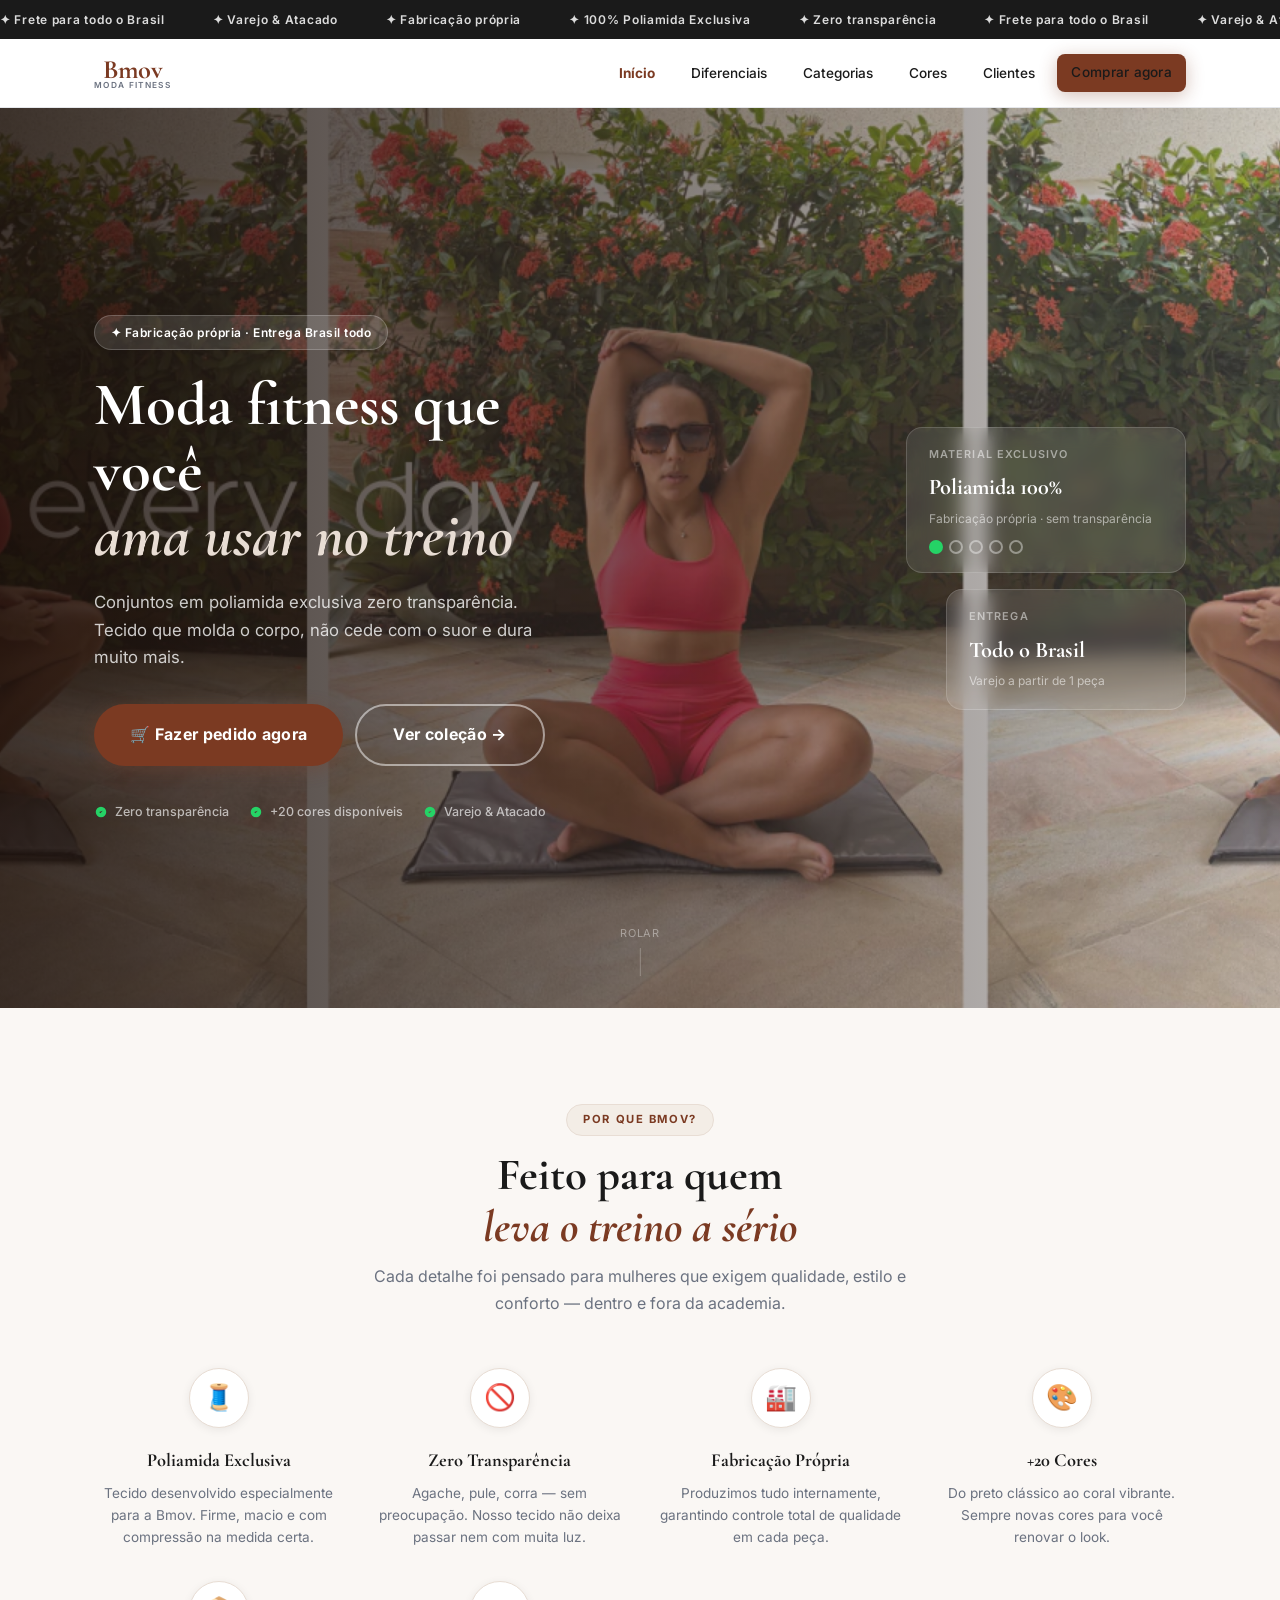
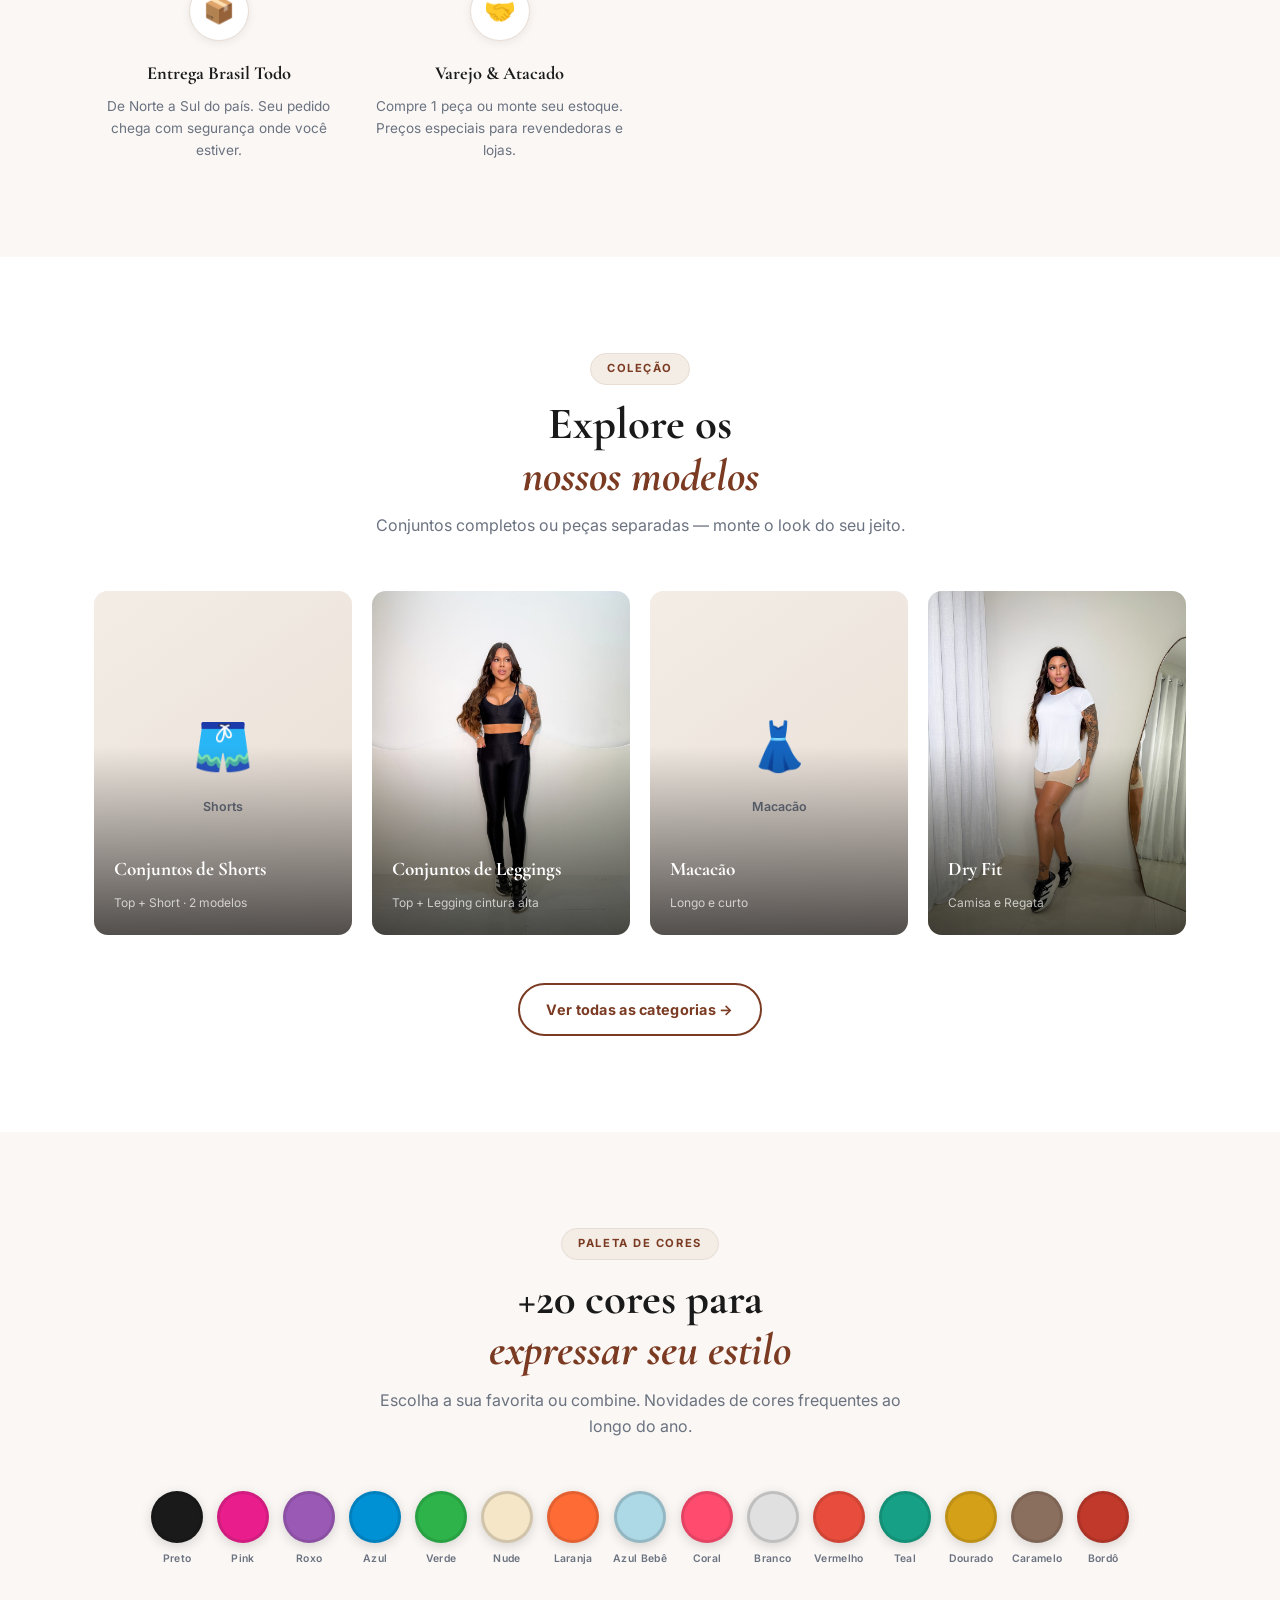
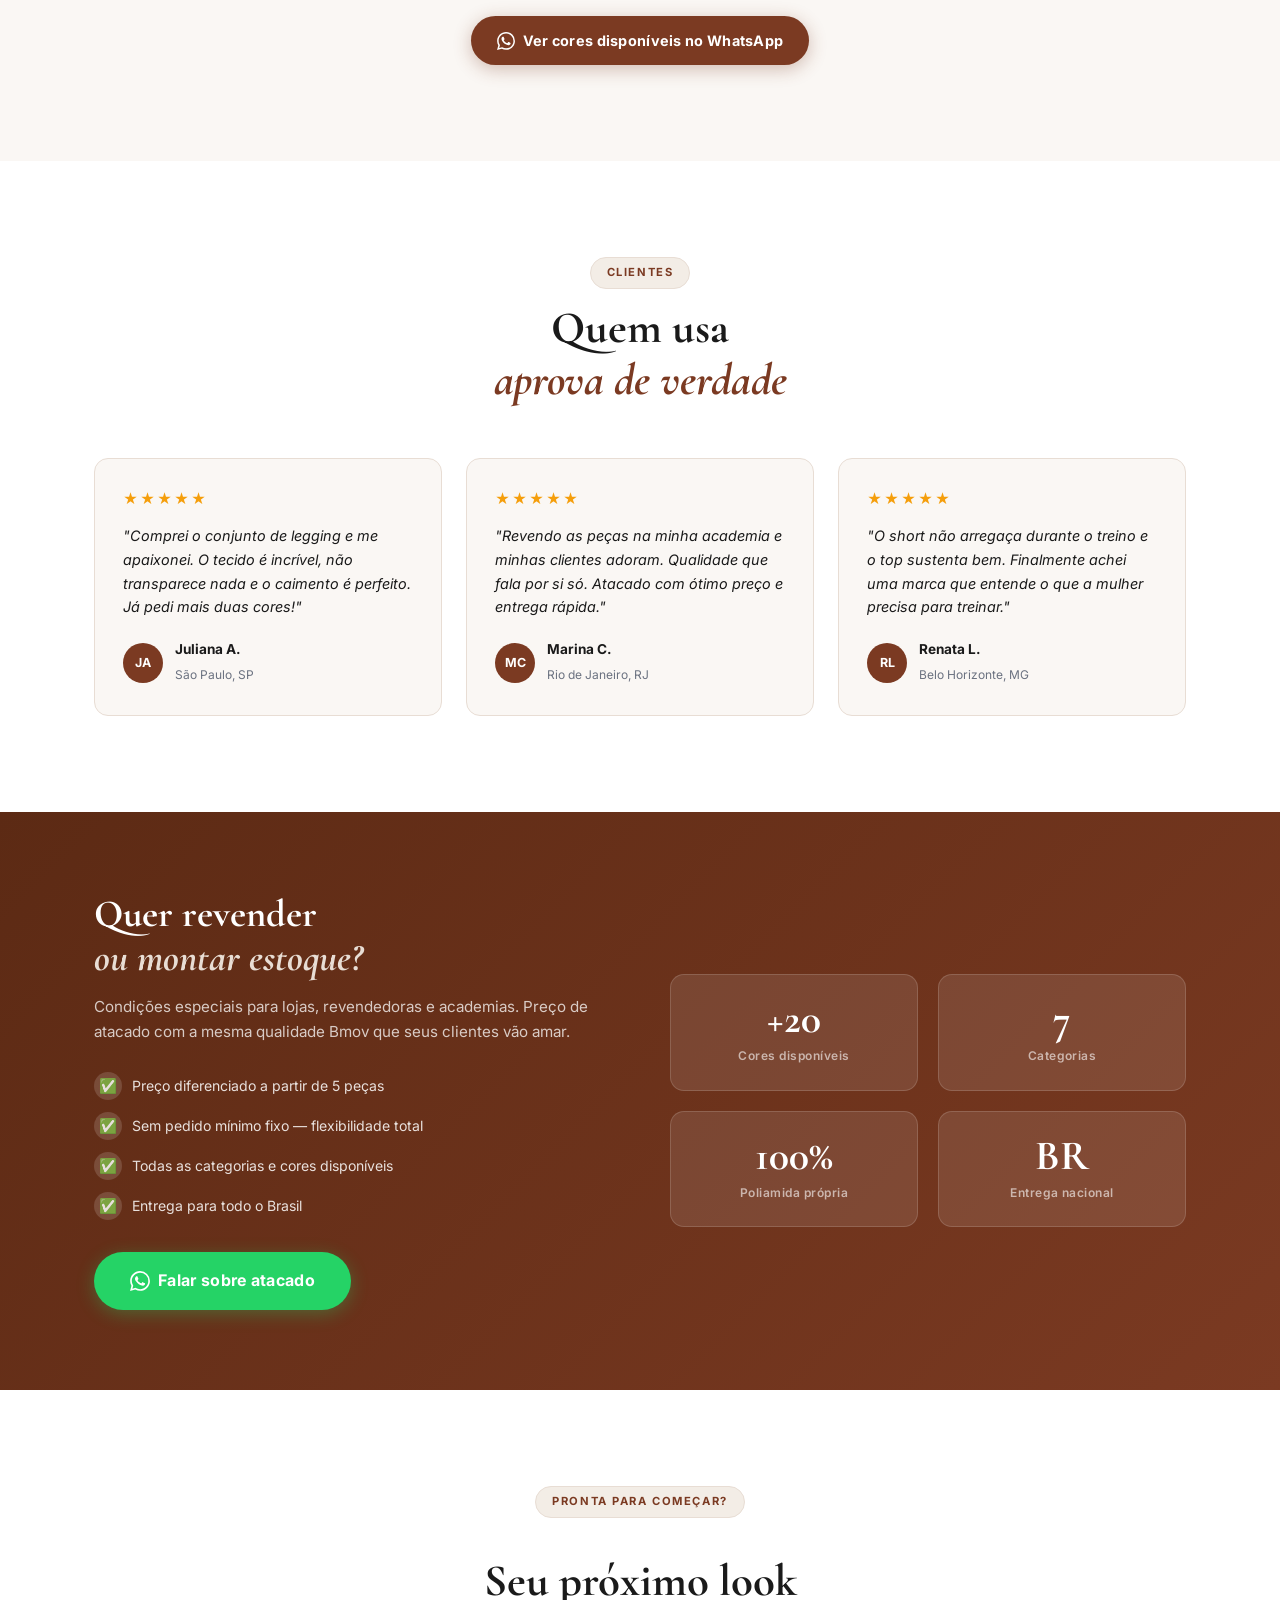
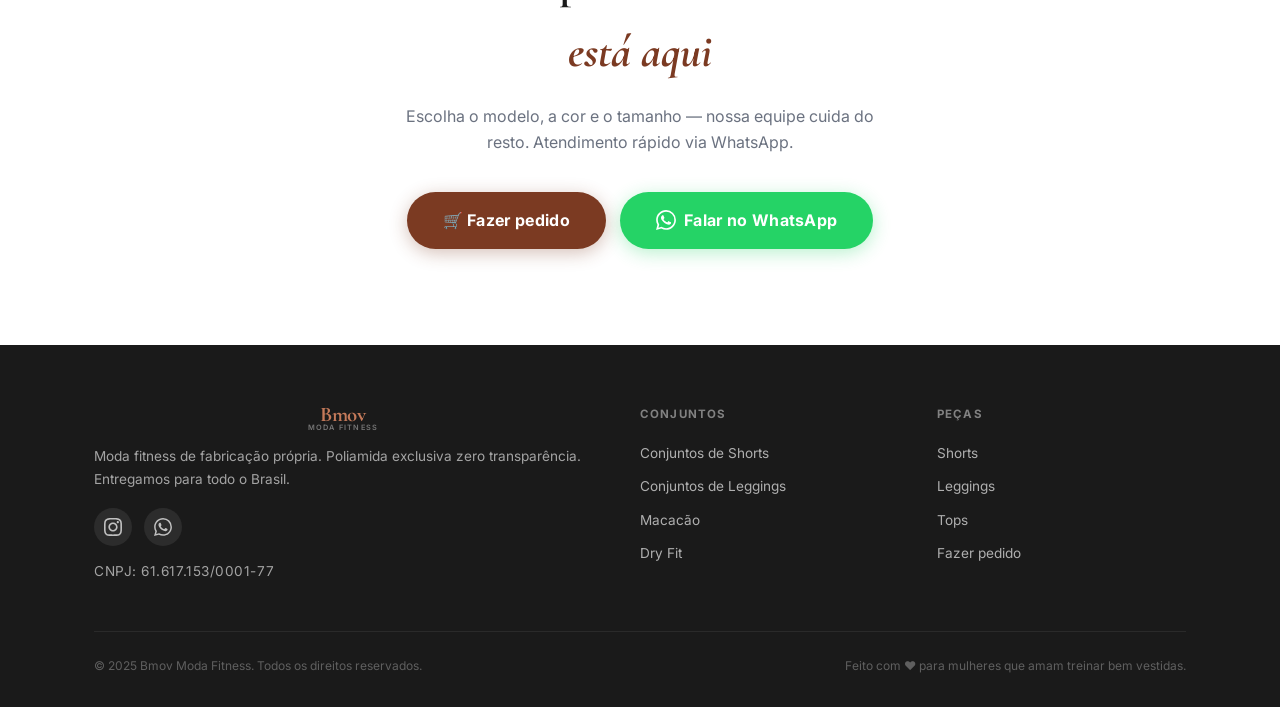
==== commit 00b02924: "Rebuild Bmov site from scratch — new index, CSS and JS Replace placeholder content with complete Bmo" ====
--- a/index.html
+++ b/index.html
@@ -3,354 +3,428 @@
 <head>
   <meta charset="UTF-8" />
   <meta name="viewport" content="width=device-width, initial-scale=1.0" />
-  <title>Método Seca Total — Plano Alimentar + Planilha de Acompanhamento</title>
-  <meta name="description" content="O programa completo de emagrecimento com plano alimentar de 30 dias, planilha de acompanhamento e lista de compras. Emagreça sem passar fome." />
+  <title>Bmov Moda Fitness — Roupas Fitness Femininas de Poliamida Exclusiva</title>
+  <meta name="description" content="Conjuntos fitness femininos de poliamida exclusiva zero transparência. Fabricação própria, +20 cores, varejo e atacado. Entregamos para todo o Brasil." />
   <link rel="preconnect" href="https://fonts.googleapis.com" />
   <link rel="preconnect" href="https://fonts.gstatic.com" crossorigin />
-  <link href="https://fonts.googleapis.com/css2?family=Montserrat:wght@400;500;600;700;800;900&family=Inter:wght@300;400;500;600;700&display=swap" rel="stylesheet" />
-  <link rel="stylesheet" href="style.css?v=1" />
+  <link href="https://fonts.googleapis.com/css2?family=Cormorant+Garamond:ital,wght@0,400;0,500;0,600;0,700;1,400;1,600&family=Inter:wght@300;400;500;600;700&display=swap" rel="stylesheet" />
+  <link rel="stylesheet" href="style.css" />
 </head>
 <body>
 
-  <!-- ── NAV ─────────────────────────────────────── -->
+  <!-- PROMO BAR -->
+  <div class="promo-bar">
+    <div class="promo-bar__track">
+      <span>✦ Frete para todo o Brasil</span>
+      <span>✦ Varejo & Atacado</span>
+      <span>✦ Fabricação própria</span>
+      <span>✦ 100% Poliamida Exclusiva</span>
+      <span>✦ Zero transparência</span>
+      <span>✦ Frete para todo o Brasil</span>
+      <span>✦ Varejo & Atacado</span>
+      <span>✦ Fabricação própria</span>
+      <span>✦ 100% Poliamida Exclusiva</span>
+      <span>✦ Zero transparência</span>
+    </div>
+  </div>
+
+  <!-- NAV -->
   <nav class="nav" id="nav">
     <div class="nav__inner">
-      <a href="#inicio" class="nav__logo">🥗 Método Seca Total</a>
-      <a href="#oferta" class="btn btn--cta btn--nav">Quero emagrecer →</a>
+      <a href="index.html" class="nav__logo">
+        <div class="logo-circle">
+          <span class="logo-b">Bmov</span>
+          <span class="logo-sub">moda fitness</span>
+        </div>
+      </a>
+      <ul class="nav__links">
+        <li><a href="index.html" class="nav-active">Início</a></li>
+        <li><a href="#diferenciais">Diferenciais</a></li>
+        <li><a href="categorias.html">Categorias</a></li>
+        <li><a href="#cores">Cores</a></li>
+        <li><a href="#depoimentos">Clientes</a></li>
+        <li><a href="comprar.html" class="btn btn--brown btn--nav">Comprar agora</a></li>
+      </ul>
+      <button class="nav__hamburger" id="hamburger" aria-label="Menu">
+        <span></span><span></span><span></span>
+      </button>
     </div>
   </nav>
 
-  <!-- ── HERO ─────────────────────────────────────── -->
+  <!-- MOBILE MENU -->
+  <div class="mobile-menu" id="mobileMenu">
+    <ul>
+      <li><a href="index.html" class="mobile-link">Início</a></li>
+      <li><a href="#diferenciais" class="mobile-link">Diferenciais</a></li>
+      <li><a href="categorias.html" class="mobile-link">Categorias</a></li>
+      <li><a href="#cores" class="mobile-link">Cores</a></li>
+      <li><a href="#depoimentos" class="mobile-link">Clientes</a></li>
+      <li><a href="comprar.html" class="btn btn--brown">Comprar agora</a></li>
+    </ul>
+  </div>
+
+  <!-- HERO -->
   <section class="hero" id="inicio">
+    <!-- Slides de fundo -->
+    <div class="hero__slides">
+      <div class="hero__slide active" style="background-image:url('fotos/hero/slide1.webp')"></div>
+      <div class="hero__slide" style="background-image:url('fotos/hero/slide2.webp')"></div>
+      <div class="hero__slide" style="background-image:url('fotos/hero/slide3.webp')"></div>
+    </div>
+    <div class="hero__overlay"></div>
+
     <div class="hero__inner">
-
       <div class="hero__content">
-        <div class="hero__badge">⚡ Mais de 3.200 pessoas já transformaram o corpo</div>
+        <div class="hero__badge">✦ Fabricação própria · Entrega Brasil todo</div>
         <h1 class="hero__title">
-          Emagreça <em>de verdade</em> com o plano que funciona mesmo para quem já tentou de tudo
+          Moda fitness que você<br /><em>ama usar no treino</em>
         </h1>
         <p class="hero__sub">
-          O <strong>Método Seca Total</strong> combina plano alimentar completo + planilha de acompanhamento para você perder peso sem passar fome, sem academia e sem sofrimento.
+          Conjuntos em poliamida exclusiva zero transparência. Tecido que molda o corpo, não cede com o suor e dura muito mais.
         </p>
-        <div class="hero__price">
-          <span class="hero__price-old">De R$97</span>
-          <span class="hero__price-now">R$47</span>
-          <span class="hero__price-note">pagamento único</span>
-        </div>
-        <a href="https://wa.me/5521998464517?text=Olá!%20Quero%20o%20Método%20Seca%20Total!%20🥗%20Vi%20no%20site%20e%20tenho%20interesse." target="_blank" class="btn btn--cta btn--hero">
-          🛒 Quero emagrecer agora
-        </a>
-        <p class="hero__guarantee">🔒 Garantia de 7 dias • Entrega imediata por e-mail</p>
-      </div>
-
-      <div class="hero__mockup">
-        <div class="mockup-book">
-          <div class="mockup-book__spine"></div>
-          <div class="mockup-book__cover">
-            <span class="mockup-book__icon">🥗</span>
-            <span class="mockup-book__title">Método<br>Seca Total</span>
-            <span class="mockup-book__sub">Plano Alimentar · 30 dias</span>
-          </div>
-        </div>
-        <div class="mockup-sheet">
-          <div class="mockup-sheet__header">📊 Planilha de Acompanhamento</div>
-          <div class="mockup-sheet__row"><span>Semana 1</span><span class="mockup-sheet__val">−1,8 kg ✓</span></div>
-          <div class="mockup-sheet__row"><span>Semana 2</span><span class="mockup-sheet__val">−1,2 kg ✓</span></div>
-          <div class="mockup-sheet__row"><span>Semana 3</span><span class="mockup-sheet__val">−0,9 kg ✓</span></div>
-          <div class="mockup-sheet__row"><span>Semana 4</span><span class="mockup-sheet__val in-progress">Em andamento…</span></div>
-        </div>
-      </div>
-
-    </div>
-  </section>
-
-  <!-- ── PROOF BAR ─────────────────────────────────── -->
-  <div class="proof-bar">
-    <div class="proof-bar__inner">
-      <div class="proof-bar__item">⭐⭐⭐⭐⭐ <strong>4.9/5</strong> de avaliação</div>
-      <div class="proof-bar__sep">|</div>
-      <div class="proof-bar__item">👥 <strong>3.200+</strong> clientes satisfeitos</div>
-      <div class="proof-bar__sep">|</div>
-      <div class="proof-bar__item">🔒 Garantia de <strong>7 dias</strong></div>
-      <div class="proof-bar__sep">|</div>
-      <div class="proof-bar__item">📦 Entrega <strong>imediata</strong></div>
-    </div>
-  </div>
-
-  <!-- ── PROBLEM ────────────────────────────────────── -->
-  <section class="problem">
-    <div class="container">
-      <h2 class="section-title">Você se identifica com alguma dessas situações?</h2>
-      <div class="problem__grid">
-        <div class="problem__item">😩 Já fez dieta mil vezes mas logo volta ao peso de antes</div>
-        <div class="problem__item">😓 Não sabe o que comer e acaba cedendo às vontades</div>
-        <div class="problem__item">😤 Fica dias sem resultado e perde a motivação</div>
-        <div class="problem__item">😰 Tem medo de passar fome ou ficar sem energia</div>
-        <div class="problem__item">🤷 Não sabe se o que está fazendo está funcionando</div>
-        <div class="problem__item">💸 Já gastou dinheiro em produtos que não funcionaram</div>
-      </div>
-      <p class="problem__conclusion">
-        <strong>Se você disse sim para alguma dessas...</strong><br>
-        o Método Seca Total foi feito exatamente para você. 👇
-      </p>
-    </div>
-  </section>
-
-  <!-- ── O QUE ESTÁ INCLUSO ──────────────────────────── -->
-  <section class="includes" id="incluso">
-    <div class="container">
-      <h2 class="section-title">O que você recebe hoje</h2>
-      <p class="section-sub">Tudo que você precisa para emagrecer com consistência — em um único lugar</p>
-      <div class="includes__grid">
-
-        <div class="includes__card includes__card--main">
-          <div class="includes__icon">📖</div>
-          <span class="includes__badge">INCLUSO</span>
-          <h3>E-book Método Seca Total</h3>
-          <p>Plano alimentar completo para 30 dias, cardápios prontos, lista de alimentos liberados e dicas de como adaptar para a sua rotina.</p>
+        <div class="hero__ctas">
+          <a href="comprar.html" class="btn btn--brown btn--lg">
+            🛒 Fazer pedido agora
+          </a>
+          <a href="categorias.html" class="btn btn--outline btn--lg" style="color:#fff;border-color:rgba(255,255,255,0.5);">
+            Ver coleção →
+          </a>
+        </div>
+        <div class="hero__trust">
+          <div class="hero__trust-item">
+            <svg width="14" height="14" fill="currentColor" viewBox="0 0 24 24"><path d="M9 12l2 2 4-4m6 2a9 9 0 11-18 0 9 9 0 0118 0z"/></svg>
+            Zero transparência
+          </div>
+          <div class="hero__trust-item">
+            <svg width="14" height="14" fill="currentColor" viewBox="0 0 24 24"><path d="M9 12l2 2 4-4m6 2a9 9 0 11-18 0 9 9 0 0118 0z"/></svg>
+            +20 cores disponíveis
+          </div>
+          <div class="hero__trust-item">
+            <svg width="14" height="14" fill="currentColor" viewBox="0 0 24 24"><path d="M9 12l2 2 4-4m6 2a9 9 0 11-18 0 9 9 0 0118 0z"/></svg>
+            Varejo & Atacado
+          </div>
+        </div>
+      </div>
+
+      <!-- Cards visuais desktop -->
+      <div class="hero__visual">
+        <div class="hero-card hero-card--main">
+          <div class="hero-card__label">Material exclusivo</div>
+          <div class="hero-card__val">Poliamida 100%</div>
+          <div class="hero-card__sub">Fabricação própria · sem transparência</div>
+          <div class="hero-card__dots">
+            <div class="hero-card__dot active"></div>
+            <div class="hero-card__dot"></div>
+            <div class="hero-card__dot"></div>
+            <div class="hero-card__dot"></div>
+            <div class="hero-card__dot"></div>
+          </div>
+        </div>
+        <div class="hero-card hero-card--sm">
+          <div class="hero-card__label">Entrega</div>
+          <div class="hero-card__val">Todo o Brasil</div>
+          <div class="hero-card__sub">Varejo a partir de 1 peça</div>
+        </div>
+      </div>
+    </div>
+
+    <div class="hero__scroll">Rolar</div>
+  </section>
+
+  <!-- DIFERENCIAIS -->
+  <section class="diferenciais" id="diferenciais">
+    <div class="container">
+      <div class="section-header">
+        <span class="section-tag">Por que Bmov?</span>
+        <h2 class="section-title">Feito para quem<br /><em>leva o treino a sério</em></h2>
+        <p class="section-sub">Cada detalhe foi pensado para mulheres que exigem qualidade, estilo e conforto — dentro e fora da academia.</p>
+      </div>
+      <div class="dif-grid">
+        <div class="dif-item reveal">
+          <div class="dif-icon">🧵</div>
+          <h3>Poliamida Exclusiva</h3>
+          <p>Tecido desenvolvido especialmente para a Bmov. Firme, macio e com compressão na medida certa.</p>
+        </div>
+        <div class="dif-item reveal">
+          <div class="dif-icon">🚫</div>
+          <h3>Zero Transparência</h3>
+          <p>Agache, pule, corra — sem preocupação. Nosso tecido não deixa passar nem com muita luz.</p>
+        </div>
+        <div class="dif-item reveal">
+          <div class="dif-icon">🏭</div>
+          <h3>Fabricação Própria</h3>
+          <p>Produzimos tudo internamente, garantindo controle total de qualidade em cada peça.</p>
+        </div>
+        <div class="dif-item reveal">
+          <div class="dif-icon">🎨</div>
+          <h3>+20 Cores</h3>
+          <p>Do preto clássico ao coral vibrante. Sempre novas cores para você renovar o look.</p>
+        </div>
+        <div class="dif-item reveal">
+          <div class="dif-icon">📦</div>
+          <h3>Entrega Brasil Todo</h3>
+          <p>De Norte a Sul do país. Seu pedido chega com segurança onde você estiver.</p>
+        </div>
+        <div class="dif-item reveal">
+          <div class="dif-icon">🤝</div>
+          <h3>Varejo & Atacado</h3>
+          <p>Compre 1 peça ou monte seu estoque. Preços especiais para revendedoras e lojas.</p>
+        </div>
+      </div>
+    </div>
+  </section>
+
+  <!-- CATEGORIAS PREVIEW -->
+  <section class="cats-preview" id="categorias">
+    <div class="container">
+      <div class="section-header">
+        <span class="section-tag">Coleção</span>
+        <h2 class="section-title">Explore os<br /><em>nossos modelos</em></h2>
+        <p class="section-sub">Conjuntos completos ou peças separadas — monte o look do seu jeito.</p>
+      </div>
+      <div class="cats-preview-grid">
+
+        <a href="shorts.html" class="cat-preview-card reveal">
+          <div class="cat-preview-card__ph">🩳<span>Shorts</span></div>
+          <div class="cat-preview-card__overlay"></div>
+          <div class="cat-preview-card__body">
+            <h3>Conjuntos de Shorts</h3>
+            <span>Top + Short · 2 modelos</span>
+          </div>
+        </a>
+
+        <a href="leggings.html" class="cat-preview-card reveal">
+          <img src="fotos/leggings/IMG_7711.jpg" alt="Conjuntos de Leggings Bmov" />
+          <div class="cat-preview-card__overlay"></div>
+          <div class="cat-preview-card__body">
+            <h3>Conjuntos de Leggings</h3>
+            <span>Top + Legging cintura alta</span>
+          </div>
+        </a>
+
+        <a href="macacao.html" class="cat-preview-card reveal">
+          <div class="cat-preview-card__ph">👗<span>Macacão</span></div>
+          <div class="cat-preview-card__overlay"></div>
+          <div class="cat-preview-card__body">
+            <h3>Macacão</h3>
+            <span>Longo e curto</span>
+          </div>
+        </a>
+
+        <a href="dryfit.html" class="cat-preview-card reveal">
+          <img src="fotos/dryfit/IMG_0714.jpg" alt="Dry Fit Bmov" />
+          <div class="cat-preview-card__overlay"></div>
+          <div class="cat-preview-card__body">
+            <h3>Dry Fit</h3>
+            <span>Camisa e Regata</span>
+          </div>
+        </a>
+
+      </div>
+      <div class="cats-preview__cta">
+        <a href="categorias.html" class="btn btn--outline" style="border-color:var(--brown);color:var(--brown);">
+          Ver todas as categorias →
+        </a>
+      </div>
+    </div>
+  </section>
+
+  <!-- CORES -->
+  <section class="cores-section" id="cores">
+    <div class="container">
+      <div class="section-header">
+        <span class="section-tag">Paleta de cores</span>
+        <h2 class="section-title">+20 cores para<br /><em>expressar seu estilo</em></h2>
+        <p class="section-sub">Escolha a sua favorita ou combine. Novidades de cores frequentes ao longo do ano.</p>
+      </div>
+      <div class="cores-palette">
+        <div class="cor-swatch"><div class="cor-swatch__circle" style="background:#1A1A1A"></div><span class="cor-swatch__name">Preto</span></div>
+        <div class="cor-swatch"><div class="cor-swatch__circle" style="background:#E91E8C"></div><span class="cor-swatch__name">Pink</span></div>
+        <div class="cor-swatch"><div class="cor-swatch__circle" style="background:#9B59B6"></div><span class="cor-swatch__name">Roxo</span></div>
+        <div class="cor-swatch"><div class="cor-swatch__circle" style="background:#0090D4"></div><span class="cor-swatch__name">Azul</span></div>
+        <div class="cor-swatch"><div class="cor-swatch__circle" style="background:#2DB34A"></div><span class="cor-swatch__name">Verde</span></div>
+        <div class="cor-swatch"><div class="cor-swatch__circle" style="background:#F5E6C8;border-color:rgba(0,0,0,0.15)"></div><span class="cor-swatch__name">Nude</span></div>
+        <div class="cor-swatch"><div class="cor-swatch__circle" style="background:#FF6B35"></div><span class="cor-swatch__name">Laranja</span></div>
+        <div class="cor-swatch"><div class="cor-swatch__circle" style="background:#ADD8E6;border-color:rgba(0,0,0,0.15)"></div><span class="cor-swatch__name">Azul Bebê</span></div>
+        <div class="cor-swatch"><div class="cor-swatch__circle" style="background:#FF4B6E"></div><span class="cor-swatch__name">Coral</span></div>
+        <div class="cor-swatch"><div class="cor-swatch__circle" style="background:#E0E0E0;border-color:rgba(0,0,0,0.15)"></div><span class="cor-swatch__name">Branco</span></div>
+        <div class="cor-swatch"><div class="cor-swatch__circle" style="background:#E74C3C"></div><span class="cor-swatch__name">Vermelho</span></div>
+        <div class="cor-swatch"><div class="cor-swatch__circle" style="background:#16A085"></div><span class="cor-swatch__name">Teal</span></div>
+        <div class="cor-swatch"><div class="cor-swatch__circle" style="background:#D4A017"></div><span class="cor-swatch__name">Dourado</span></div>
+        <div class="cor-swatch"><div class="cor-swatch__circle" style="background:#8B6F5E"></div><span class="cor-swatch__name">Caramelo</span></div>
+        <div class="cor-swatch"><div class="cor-swatch__circle" style="background:#C0392B"></div><span class="cor-swatch__name">Bordô</span></div>
+      </div>
+      <div style="text-align:center;">
+        <a href="https://wa.me/5521998464517?text=Olá!%20Quero%20saber%20as%20cores%20disponíveis%20agora!" target="_blank" class="btn btn--brown">
+          <svg width="18" height="18" viewBox="0 0 24 24" fill="currentColor"><path d="M17.472 14.382c-.297-.149-1.758-.867-2.03-.967-.273-.099-.471-.148-.67.15-.197.297-.767.966-.94 1.164-.173.199-.347.223-.644.075-.297-.15-1.255-.463-2.39-1.475-.883-.788-1.48-1.761-1.653-2.059-.173-.297-.018-.458.13-.606.134-.133.298-.347.446-.52.149-.174.198-.298.298-.497.099-.198.05-.371-.025-.52-.075-.149-.669-1.612-.916-2.207-.242-.579-.487-.5-.669-.51-.173-.008-.371-.01-.57-.01-.198 0-.52.074-.792.372-.272.297-1.04 1.016-1.04 2.479 0 1.462 1.065 2.875 1.213 3.074.149.198 2.096 3.2 5.077 4.487.709.306 1.262.489 1.694.625.712.227 1.36.195 1.871.118.571-.085 1.758-.719 2.006-1.413.248-.694.248-1.289.173-1.413-.074-.124-.272-.198-.57-.347m-5.421 7.403h-.004a9.87 9.87 0 01-5.031-1.378l-.361-.214-3.741.982.998-3.648-.235-.374a9.86 9.86 0 01-1.51-5.26c.001-5.45 4.436-9.884 9.888-9.884 2.64 0 5.122 1.03 6.988 2.898a9.825 9.825 0 012.893 6.994c-.003 5.45-4.437 9.884-9.885 9.884m8.413-18.297A11.815 11.815 0 0012.05 0C5.495 0 .16 5.335.157 11.892c0 2.096.547 4.142 1.588 5.945L.057 24l6.305-1.654a11.882 11.882 0 005.683 1.448h.005c6.554 0 11.89-5.335 11.893-11.893a11.821 11.821 0 00-3.48-8.413z"/></svg>
+          Ver cores disponíveis no WhatsApp
+        </a>
+      </div>
+    </div>
+  </section>
+
+  <!-- DEPOIMENTOS -->
+  <section class="depoimentos" id="depoimentos">
+    <div class="container">
+      <div class="section-header">
+        <span class="section-tag">Clientes</span>
+        <h2 class="section-title">Quem usa<br /><em>aprova de verdade</em></h2>
+      </div>
+      <div class="dep-grid">
+
+        <div class="dep-card reveal">
+          <div class="dep-stars">★★★★★</div>
+          <p>"Comprei o conjunto de legging e me apaixonei. O tecido é incrível, não transparece nada e o caimento é perfeito. Já pedi mais duas cores!"</p>
+          <div class="dep-author">
+            <div class="dep-avatar">JA</div>
+            <div>
+              <strong>Juliana A.</strong>
+              <span>São Paulo, SP</span>
+            </div>
+          </div>
+        </div>
+
+        <div class="dep-card reveal">
+          <div class="dep-stars">★★★★★</div>
+          <p>"Revendo as peças na minha academia e minhas clientes adoram. Qualidade que fala por si só. Atacado com ótimo preço e entrega rápida."</p>
+          <div class="dep-author">
+            <div class="dep-avatar">MC</div>
+            <div>
+              <strong>Marina C.</strong>
+              <span>Rio de Janeiro, RJ</span>
+            </div>
+          </div>
+        </div>
+
+        <div class="dep-card reveal">
+          <div class="dep-stars">★★★★★</div>
+          <p>"O short não arregaça durante o treino e o top sustenta bem. Finalmente achei uma marca que entende o que a mulher precisa para treinar."</p>
+          <div class="dep-author">
+            <div class="dep-avatar">RL</div>
+            <div>
+              <strong>Renata L.</strong>
+              <span>Belo Horizonte, MG</span>
+            </div>
+          </div>
+        </div>
+
+      </div>
+    </div>
+  </section>
+
+  <!-- ATACADO -->
+  <section class="atacado" id="atacado">
+    <div class="container">
+      <div class="atacado__inner">
+        <div class="atacado__content">
+          <h2>Quer revender<br /><em>ou montar estoque?</em></h2>
+          <p>Condições especiais para lojas, revendedoras e academias. Preço de atacado com a mesma qualidade Bmov que seus clientes vão amar.</p>
+          <div class="atacado__benefits">
+            <div class="atacado__benefit">
+              <div class="atacado__benefit-icon">✅</div>
+              Preço diferenciado a partir de 5 peças
+            </div>
+            <div class="atacado__benefit">
+              <div class="atacado__benefit-icon">✅</div>
+              Sem pedido mínimo fixo — flexibilidade total
+            </div>
+            <div class="atacado__benefit">
+              <div class="atacado__benefit-icon">✅</div>
+              Todas as categorias e cores disponíveis
+            </div>
+            <div class="atacado__benefit">
+              <div class="atacado__benefit-icon">✅</div>
+              Entrega para todo o Brasil
+            </div>
+          </div>
+          <a href="https://wa.me/5521998464517?text=Olá!%20Tenho%20interesse%20em%20comprar%20no%20atacado!%20Pode%20me%20passar%20os%20preços?" target="_blank" class="btn btn--green btn--lg btn--whatsapp">
+            <svg width="20" height="20" viewBox="0 0 24 24" fill="currentColor"><path d="M17.472 14.382c-.297-.149-1.758-.867-2.03-.967-.273-.099-.471-.148-.67.15-.197.297-.767.966-.94 1.164-.173.199-.347.223-.644.075-.297-.15-1.255-.463-2.39-1.475-.883-.788-1.48-1.761-1.653-2.059-.173-.297-.018-.458.13-.606.134-.133.298-.347.446-.52.149-.174.198-.298.298-.497.099-.198.05-.371-.025-.52-.075-.149-.669-1.612-.916-2.207-.242-.579-.487-.5-.669-.51-.173-.008-.371-.01-.57-.01-.198 0-.52.074-.792.372-.272.297-1.04 1.016-1.04 2.479 0 1.462 1.065 2.875 1.213 3.074.149.198 2.096 3.2 5.077 4.487.709.306 1.262.489 1.694.625.712.227 1.36.195 1.871.118.571-.085 1.758-.719 2.006-1.413.248-.694.248-1.289.173-1.413-.074-.124-.272-.198-.57-.347m-5.421 7.403h-.004a9.87 9.87 0 01-5.031-1.378l-.361-.214-3.741.982.998-3.648-.235-.374a9.86 9.86 0 01-1.51-5.26c.001-5.45 4.436-9.884 9.888-9.884 2.64 0 5.122 1.03 6.988 2.898a9.825 9.825 0 012.893 6.994c-.003 5.45-4.437 9.884-9.885 9.884m8.413-18.297A11.815 11.815 0 0012.05 0C5.495 0 .16 5.335.157 11.892c0 2.096.547 4.142 1.588 5.945L.057 24l6.305-1.654a11.882 11.882 0 005.683 1.448h.005c6.554 0 11.89-5.335 11.893-11.893a11.821 11.821 0 00-3.48-8.413z"/></svg>
+            Falar sobre atacado
+          </a>
+        </div>
+        <div class="atacado__numbers">
+          <div class="atacado__num-card">
+            <div class="num">+20</div>
+            <div class="lbl">Cores disponíveis</div>
+          </div>
+          <div class="atacado__num-card">
+            <div class="num">7</div>
+            <div class="lbl">Categorias</div>
+          </div>
+          <div class="atacado__num-card">
+            <div class="num">100%</div>
+            <div class="lbl">Poliamida própria</div>
+          </div>
+          <div class="atacado__num-card">
+            <div class="num">BR</div>
+            <div class="lbl">Entrega nacional</div>
+          </div>
+        </div>
+      </div>
+    </div>
+  </section>
+
+  <!-- CONTATO / CTA FINAL -->
+  <section class="contato" id="contato">
+    <div class="container">
+      <span class="section-tag">Pronta para começar?</span>
+      <h2 style="margin-top:14px;">Seu próximo look<br /><em>está aqui</em></h2>
+      <p>Escolha o modelo, a cor e o tamanho — nossa equipe cuida do resto. Atendimento rápido via WhatsApp.</p>
+      <div class="contato__btns">
+        <a href="comprar.html" class="btn btn--brown btn--lg">
+          🛒 Fazer pedido
+        </a>
+        <a href="https://wa.me/5521998464517?text=Olá!%20Vim%20pelo%20site%20e%20quero%20conhecer%20melhor%20as%20peças%20da%20Bmov!" target="_blank" class="btn btn--green btn--lg btn--whatsapp">
+          <svg width="20" height="20" viewBox="0 0 24 24" fill="currentColor"><path d="M17.472 14.382c-.297-.149-1.758-.867-2.03-.967-.273-.099-.471-.148-.67.15-.197.297-.767.966-.94 1.164-.173.199-.347.223-.644.075-.297-.15-1.255-.463-2.39-1.475-.883-.788-1.48-1.761-1.653-2.059-.173-.297-.018-.458.13-.606.134-.133.298-.347.446-.52.149-.174.198-.298.298-.497.099-.198.05-.371-.025-.52-.075-.149-.669-1.612-.916-2.207-.242-.579-.487-.5-.669-.51-.173-.008-.371-.01-.57-.01-.198 0-.52.074-.792.372-.272.297-1.04 1.016-1.04 2.479 0 1.462 1.065 2.875 1.213 3.074.149.198 2.096 3.2 5.077 4.487.709.306 1.262.489 1.694.625.712.227 1.36.195 1.871.118.571-.085 1.758-.719 2.006-1.413.248-.694.248-1.289.173-1.413-.074-.124-.272-.198-.57-.347m-5.421 7.403h-.004a9.87 9.87 0 01-5.031-1.378l-.361-.214-3.741.982.998-3.648-.235-.374a9.86 9.86 0 01-1.51-5.26c.001-5.45 4.436-9.884 9.888-9.884 2.64 0 5.122 1.03 6.988 2.898a9.825 9.825 0 012.893 6.994c-.003 5.45-4.437 9.884-9.885 9.884m8.413-18.297A11.815 11.815 0 0012.05 0C5.495 0 .16 5.335.157 11.892c0 2.096.547 4.142 1.588 5.945L.057 24l6.305-1.654a11.882 11.882 0 005.683 1.448h.005c6.554 0 11.89-5.335 11.893-11.893a11.821 11.821 0 00-3.48-8.413z"/></svg>
+          Falar no WhatsApp
+        </a>
+      </div>
+    </div>
+  </section>
+
+  <!-- FOOTER -->
+  <footer class="footer">
+    <div class="container">
+      <div class="footer__inner">
+        <div class="footer__brand">
+          <div class="logo-circle logo-circle--sm">
+            <span class="logo-b">Bmov</span>
+            <span class="logo-sub">moda fitness</span>
+          </div>
+          <p>Moda fitness de fabricação própria. Poliamida exclusiva zero transparência. Entregamos para todo o Brasil.</p>
+          <div class="footer__social">
+            <a href="https://instagram.com/bmov.fit" target="_blank" aria-label="Instagram">
+              <svg width="18" height="18" viewBox="0 0 24 24" fill="currentColor"><path d="M12 2.163c3.204 0 3.584.012 4.85.07 3.252.148 4.771 1.691 4.919 4.919.058 1.265.069 1.645.069 4.849 0 3.205-.012 3.584-.069 4.849-.149 3.225-1.664 4.771-4.919 4.919-1.266.058-1.644.07-4.85.07-3.204 0-3.584-.012-4.849-.07-3.26-.149-4.771-1.699-4.919-4.92-.058-1.265-.07-1.644-.07-4.849 0-3.204.013-3.583.07-4.849.149-3.227 1.664-4.771 4.919-4.919 1.266-.057 1.645-.069 4.849-.069zm0-2.163c-3.259 0-3.667.014-4.947.072-4.358.2-6.78 2.618-6.98 6.98-.059 1.281-.073 1.689-.073 4.948 0 3.259.014 3.668.072 4.948.2 4.358 2.618 6.78 6.98 6.98 1.281.058 1.689.072 4.948.072 3.259 0 3.668-.014 4.948-.072 4.354-.2 6.782-2.618 6.979-6.98.059-1.28.073-1.689.073-4.948 0-3.259-.014-3.667-.072-4.947-.196-4.354-2.617-6.78-6.979-6.98-1.281-.059-1.69-.073-4.949-.073zm0 5.838c-3.403 0-6.162 2.759-6.162 6.162s2.759 6.163 6.162 6.163 6.162-2.759 6.162-6.163c0-3.403-2.759-6.162-6.162-6.162zm0 10.162c-2.209 0-4-1.79-4-4 0-2.209 1.791-4 4-4s4 1.791 4 4c0 2.21-1.791 4-4 4zm6.406-11.845c-.796 0-1.441.645-1.441 1.44s.645 1.44 1.441 1.44c.795 0 1.439-.645 1.439-1.44s-.644-1.44-1.439-1.44z"/></svg>
+            </a>
+            <a href="https://wa.me/5521998464517" target="_blank" aria-label="WhatsApp">
+              <svg width="18" height="18" viewBox="0 0 24 24" fill="currentColor"><path d="M17.472 14.382c-.297-.149-1.758-.867-2.03-.967-.273-.099-.471-.148-.67.15-.197.297-.767.966-.94 1.164-.173.199-.347.223-.644.075-.297-.15-1.255-.463-2.39-1.475-.883-.788-1.48-1.761-1.653-2.059-.173-.297-.018-.458.13-.606.134-.133.298-.347.446-.52.149-.174.198-.298.298-.497.099-.198.05-.371-.025-.52-.075-.149-.669-1.612-.916-2.207-.242-.579-.487-.5-.669-.51-.173-.008-.371-.01-.57-.01-.198 0-.52.074-.792.372-.272.297-1.04 1.016-1.04 2.479 0 1.462 1.065 2.875 1.213 3.074.149.198 2.096 3.2 5.077 4.487.709.306 1.262.489 1.694.625.712.227 1.36.195 1.871.118.571-.085 1.758-.719 2.006-1.413.248-.694.248-1.289.173-1.413-.074-.124-.272-.198-.57-.347m-5.421 7.403h-.004a9.87 9.87 0 01-5.031-1.378l-.361-.214-3.741.982.998-3.648-.235-.374a9.86 9.86 0 01-1.51-5.26c.001-5.45 4.436-9.884 9.888-9.884 2.64 0 5.122 1.03 6.988 2.898a9.825 9.825 0 012.893 6.994c-.003 5.45-4.437 9.884-9.885 9.884m8.413-18.297A11.815 11.815 0 0012.05 0C5.495 0 .16 5.335.157 11.892c0 2.096.547 4.142 1.588 5.945L.057 24l6.305-1.654a11.882 11.882 0 005.683 1.448h.005c6.554 0 11.89-5.335 11.893-11.893a11.821 11.821 0 00-3.48-8.413z"/></svg>
+            </a>
+          </div>
+          <p class="footer__cnpj">CNPJ: 61.617.153/0001-77</p>
+        </div>
+        <div class="footer__links">
+          <h4>Conjuntos</h4>
           <ul>
-            <li>✅ 80+ páginas com conteúdo prático</li>
-            <li>✅ Cardápios para café, almoço e jantar</li>
-            <li>✅ Receitas com ingredientes acessíveis</li>
-            <li>✅ Protocolo de jejum intermitente opcional</li>
-            <li>✅ Guia de substituições alimentares</li>
+            <li><a href="shorts.html">Conjuntos de Shorts</a></li>
+            <li><a href="leggings.html">Conjuntos de Leggings</a></li>
+            <li><a href="macacao.html">Macacão</a></li>
+            <li><a href="dryfit.html">Dry Fit</a></li>
           </ul>
-          <span class="includes__value">Valor: R$67</span>
-        </div>
-
-        <div class="includes__card">
-          <div class="includes__icon">📊</div>
-          <span class="includes__badge includes__badge--bonus">BÔNUS</span>
-          <h3>Planilha de Acompanhamento</h3>
-          <p>Planilha inteligente para registrar seu progresso semana a semana, controlar medidas e manter o foco na meta.</p>
+        </div>
+        <div class="footer__links">
+          <h4>Peças</h4>
           <ul>
-            <li>✅ Registro de peso e medidas corporais</li>
-            <li>✅ Controle de hidratação diária</li>
-            <li>✅ Gráfico de evolução automático</li>
-            <li>✅ Compatível com Google Sheets e Excel</li>
+            <li><a href="short.html">Shorts</a></li>
+            <li><a href="legging.html">Leggings</a></li>
+            <li><a href="top.html">Tops</a></li>
+            <li><a href="comprar.html">Fazer pedido</a></li>
           </ul>
-          <span class="includes__value">Valor: R$37</span>
-        </div>
-
-        <div class="includes__card">
-          <div class="includes__icon">🛒</div>
-          <span class="includes__badge includes__badge--bonus">BÔNUS</span>
-          <h3>Lista de Compras Semanal</h3>
-          <p>Lista completa organizada por categoria para você fazer as compras certas sem gastar mais do que precisa.</p>
-          <ul>
-            <li>✅ 4 semanas de listas prontas</li>
-            <li>✅ Organizada por seção do mercado</li>
-            <li>✅ Versão para imprimir e para celular</li>
-            <li>✅ Dicas de onde economizar nas compras</li>
-          </ul>
-          <span class="includes__value">Valor: R$17</span>
-        </div>
-
-      </div>
-    </div>
-  </section>
-
-  <!-- ── BENEFITS ──────────────────────────────────── -->
-  <section class="benefits">
-    <div class="container">
-      <h2 class="section-title">Por que o Método Seca Total funciona</h2>
-      <div class="benefits__grid">
-        <div class="benefits__item">
-          <span class="benefits__icon">🚫</span>
-          <h3>Sem academia</h3>
-          <p>O emagrecimento começa na cozinha. Nosso foco é 100% na alimentação, sem depender de treinos intensos.</p>
-        </div>
-        <div class="benefits__item">
-          <span class="benefits__icon">🍽️</span>
-          <h3>Sem passar fome</h3>
-          <p>Cardápios saciantes e equilibrados. Você come bem em todas as refeições e ainda emagrece.</p>
-        </div>
-        <div class="benefits__item">
-          <span class="benefits__icon">⚡</span>
-          <h3>Resultado rápido</h3>
-          <p>A maioria dos clientes vê diferença já na primeira semana seguindo o protocolo corretamente.</p>
-        </div>
-        <div class="benefits__item">
-          <span class="benefits__icon">📱</span>
-          <h3>Acesso imediato</h3>
-          <p>Após o pagamento você recebe tudo direto no e-mail. Acesse no celular, tablet ou computador.</p>
-        </div>
-        <div class="benefits__item">
-          <span class="benefits__icon">💡</span>
-          <h3>Fácil de seguir</h3>
-          <p>Linguagem simples, receitas acessíveis. Nada complicado — qualquer pessoa consegue aplicar.</p>
-        </div>
-        <div class="benefits__item">
-          <span class="benefits__icon">🔄</span>
-          <h3>Resultado duradouro</h3>
-          <p>Você aprende a comer de forma saudável, não só a fazer dieta temporária.</p>
-        </div>
-      </div>
-    </div>
-  </section>
-
-  <!-- ── DEPOIMENTOS ────────────────────────────────── -->
-  <section class="testimonials" id="depoimentos">
-    <div class="container">
-      <h2 class="section-title">Quem já usou e aprovou</h2>
-      <p class="section-sub">Resultados reais de pessoas reais</p>
-      <div class="testimonials__grid">
-
-        <div class="testimonials__card">
-          <div class="testimonials__stars">⭐⭐⭐⭐⭐</div>
-          <p>"Perdi 6 kg em 5 semanas sem passar fome nenhum dia. A planilha me ajudou demais a manter o foco. Melhor investimento que fiz!"</p>
-          <div class="testimonials__author">
-            <div class="testimonials__avatar">AF</div>
-            <div>
-              <strong>Ana Flávia S.</strong>
-              <span>São Paulo, SP</span>
-            </div>
-          </div>
-        </div>
-
-        <div class="testimonials__card">
-          <div class="testimonials__stars">⭐⭐⭐⭐⭐</div>
-          <p>"Já tinha tentado outras dietas sem sucesso. Com o Método Seca Total perdi 4,5 kg no primeiro mês. Vale cada centavo!"</p>
-          <div class="testimonials__author">
-            <div class="testimonials__avatar">RC</div>
-            <div>
-              <strong>Renata C.</strong>
-              <span>Rio de Janeiro, RJ</span>
-            </div>
-          </div>
-        </div>
-
-        <div class="testimonials__card">
-          <div class="testimonials__stars">⭐⭐⭐⭐⭐</div>
-          <p>"A lista de compras é incrível — economizei dinheiro e tempo. O ebook é muito completo e fácil de entender. Super recomendo!"</p>
-          <div class="testimonials__author">
-            <div class="testimonials__avatar">ML</div>
-            <div>
-              <strong>Marina L.</strong>
-              <span>Belo Horizonte, MG</span>
-            </div>
-          </div>
-        </div>
-
-      </div>
-    </div>
-  </section>
-
-  <!-- ── OFERTA / PREÇO ─────────────────────────────── -->
-  <section class="offer" id="oferta">
-    <div class="container">
-      <h2 class="section-title offer__title">Garanta agora com desconto especial</h2>
-      <div class="offer__box">
-        <div class="offer__badge-top">🔥 OFERTA POR TEMPO LIMITADO</div>
-        <div class="offer__includes">
-          <div class="offer__includes-item">✅ E-book Método Seca Total — <s>R$67</s></div>
-          <div class="offer__includes-item">✅ Planilha de Acompanhamento — <s>R$37</s></div>
-          <div class="offer__includes-item">✅ Lista de Compras Semanal — <s>R$17</s></div>
-        </div>
-        <div class="offer__divider"></div>
-        <div class="offer__total">
-          <span class="offer__total-label">Valor total: <s>R$121,00</s></span>
-          <span class="offer__total-today">Hoje por apenas</span>
-          <span class="offer__total-price">R$47</span>
-          <span class="offer__total-note">pagamento único • acesso imediato</span>
-        </div>
-        <a href="https://wa.me/5521998464517?text=Olá!%20Quero%20comprar%20o%20Método%20Seca%20Total%20por%20R$47!%20🥗%20Como%20faço%20o%20pagamento?" target="_blank" class="btn btn--cta btn--offer">
-          🛒 Quero emagrecer agora — R$47
-        </a>
-        <div class="offer__secure">
-          <span>🔒 Pagamento 100% seguro</span>
-          <span>📧 Entrega imediata por e-mail</span>
-          <span>7️⃣ Garantia de 7 dias</span>
-        </div>
-      </div>
-    </div>
-  </section>
-
-  <!-- ── GARANTIA ───────────────────────────────────── -->
-  <section class="guarantee">
-    <div class="container">
-      <div class="guarantee__box">
-        <span class="guarantee__icon">🛡️</span>
-        <div>
-          <h3>Garantia incondicional de 7 dias</h3>
-          <p>Se por qualquer motivo você não ficar satisfeito, basta nos chamar no WhatsApp em até 7 dias após a compra e devolvemos 100% do seu dinheiro. Sem burocracia, sem perguntas. Risco zero para você.</p>
-        </div>
-      </div>
-    </div>
-  </section>
-
-  <!-- ── FAQ ───────────────────────────────────────── -->
-  <section class="faq" id="faq">
-    <div class="container">
-      <h2 class="section-title">Perguntas frequentes</h2>
-      <div class="faq__list">
-
-        <div class="faq__item">
-          <button class="faq__q" onclick="toggleFaq(this)">
-            Como recebo o produto após a compra? <span class="faq__arrow">▼</span>
-          </button>
-          <div class="faq__a">
-            <p>Após a confirmação do pagamento você recebe os arquivos direto no seu e-mail em até 5 minutos. Você pode acessar pelo celular, tablet ou computador quando quiser.</p>
-          </div>
-        </div>
-
-        <div class="faq__item">
-          <button class="faq__q" onclick="toggleFaq(this)">
-            Funciona para qualquer pessoa? <span class="faq__arrow">▼</span>
-          </button>
-          <div class="faq__a">
-            <p>Sim! O método é adaptável para homens e mulheres de qualquer idade. As refeições são flexíveis e todos os ingredientes são encontrados em qualquer supermercado.</p>
-          </div>
-        </div>
-
-        <div class="faq__item">
-          <button class="faq__q" onclick="toggleFaq(this)">
-            Preciso fazer academia junto? <span class="faq__arrow">▼</span>
-          </button>
-          <div class="faq__a">
-            <p>Não! O emagrecimento acontece principalmente pela alimentação. Exercícios são um bônus, mas não são obrigatórios para ver resultados com o método.</p>
-          </div>
-        </div>
-
-        <div class="faq__item">
-          <button class="faq__q" onclick="toggleFaq(this)">
-            Como funciona a garantia de 7 dias? <span class="faq__arrow">▼</span>
-          </button>
-          <div class="faq__a">
-            <p>Se em até 7 dias após a compra você não ficar satisfeito por qualquer motivo, basta nos enviar uma mensagem no WhatsApp e devolvemos 100% do valor pago. Sem perguntas, sem burocracia.</p>
-          </div>
-        </div>
-
-        <div class="faq__item">
-          <button class="faq__q" onclick="toggleFaq(this)">
-            Os alimentos do plano são caros ou difíceis de encontrar? <span class="faq__arrow">▼</span>
-          </button>
-          <div class="faq__a">
-            <p>Não! Todo o plano foi pensado com ingredientes acessíveis que você encontra em qualquer supermercado. A lista de compras inclusive te ajuda a gastar menos!</p>
-          </div>
-        </div>
-
-      </div>
-    </div>
-  </section>
-
-  <!-- ── FINAL CTA ──────────────────────────────────── -->
-  <section class="final-cta">
-    <div class="container">
-      <h2>Pronta para transformar seu corpo?</h2>
-      <p>Junte-se às mais de 3.200 pessoas que já mudaram de vida com o Método Seca Total</p>
-      <a href="https://wa.me/5521998464517?text=Olá!%20Quero%20o%20Método%20Seca%20Total!%20🥗%20Como%20faço%20o%20pagamento?" target="_blank" class="btn btn--cta btn--final">
-        🛒 Quero começar agora — R$47
-      </a>
-      <p class="final-cta__note">🔒 Compra segura &nbsp;•&nbsp; 📧 Entrega imediata &nbsp;•&nbsp; 7️⃣ Garantia de 7 dias</p>
-    </div>
-  </section>
-
-  <!-- ── FOOTER ─────────────────────────────────────── -->
-  <footer class="footer">
-    <div class="container">
-      <p>© 2025 Método Seca Total. Todos os direitos reservados.</p>
-      <p>Este produto é um material informativo e educacional. Não substitui acompanhamento médico ou nutricional profissional.</p>
+        </div>
+      </div>
+      <div class="footer__bottom">
+        <p>© 2025 Bmov Moda Fitness. Todos os direitos reservados.</p>
+        <p>Feito com ❤️ para mulheres que amam treinar bem vestidas.</p>
+      </div>
     </div>
   </footer>
 
--- a/style.css
+++ b/style.css
@@ -1,776 +1,1224 @@
 /* ═══════════════════════════════════════════════════════════
-   MÉTODO SECA TOTAL — Landing Page
+   BMOV MODA FITNESS — Folha de estilos global
+   Paleta: marrom #7B3A22 · cream #FAF7F4 · preto #1A1A1A
+   Fontes: Cormorant Garamond (títulos) · Inter (corpo)
    ═══════════════════════════════════════════════════════════ */
 
-/* ── RESET & BASE ────────────────────────────────────────── */
+/* ── RESET & BASE ──────────────────────────────────────────── */
 *, *::before, *::after { box-sizing: border-box; margin: 0; padding: 0; }
 html { scroll-behavior: smooth; -webkit-text-size-adjust: 100%; }
 body {
   font-family: 'Inter', sans-serif;
-  color: #111827;
+  color: #1A1A1A;
   background: #fff;
   line-height: 1.6;
   -webkit-font-smoothing: antialiased;
 }
-img { max-width: 100%; display: block; }
-a { text-decoration: none; }
+img { max-width: 100%; display: block; object-fit: cover; }
+a { text-decoration: none; color: inherit; }
 ul { list-style: none; }
-
-/* ── CSS VARIABLES ───────────────────────────────────────── */
+button { font-family: inherit; }
+
+/* ── VARIÁVEIS ─────────────────────────────────────────────── */
 :root {
-  --green-dark:  #1B4332;
-  --green-mid:   #40916C;
-  --green-light: #D1FAE5;
-  --green-bg:    #F0FDF4;
-  --orange:      #FF6B35;
-  --orange-dark: #E05A28;
-  --white:       #FFFFFF;
-  --gray-light:  #F9FAFB;
-  --gray-mid:    #6B7280;
-  --gray-border: #E5E7EB;
-  --black:       #111827;
-  --radius:      12px;
-  --shadow-sm:   0 2px 8px rgba(0,0,0,0.07);
-  --shadow:      0 4px 24px rgba(0,0,0,0.10);
-  --shadow-lg:   0 12px 48px rgba(0,0,0,0.14);
-  --container:   1100px;
-}
-
-/* ── CONTAINER ───────────────────────────────────────────── */
+  --brown:     #7B3A22;
+  --brown2:    #5C2A14;
+  --brown-lt:  #C47A5A;
+  --cream:     #FAF7F4;
+  --cream2:    #F3EDE6;
+  --beige:     #E8DDD4;
+  --black:     #1A1A1A;
+  --gray:      #6B7280;
+  --gray-lt:   #9CA3AF;
+  --border:    #E5E7EB;
+  --green:     #25D366;
+  --green2:    #1ebe5d;
+  --white:     #ffffff;
+  --container: 1140px;
+  --radius:    14px;
+  --shadow-sm: 0 2px 10px rgba(0,0,0,0.07);
+  --shadow:    0 6px 30px rgba(0,0,0,0.10);
+  --shadow-lg: 0 16px 60px rgba(0,0,0,0.14);
+}
+
+/* ── CONTAINER ─────────────────────────────────────────────── */
 .container {
   max-width: var(--container);
   margin: 0 auto;
   padding: 0 24px;
 }
 
-/* ── SECTION TITLES ──────────────────────────────────────── */
-.section-title {
-  font-family: 'Montserrat', sans-serif;
-  font-size: clamp(1.5rem, 2.8vw, 2.2rem);
-  font-weight: 800;
-  text-align: center;
-  color: var(--black);
-  margin-bottom: 12px;
-  line-height: 1.2;
-}
-.section-sub {
-  text-align: center;
-  color: var(--gray-mid);
-  font-size: 1rem;
-  margin-bottom: 48px;
-}
-
-/* ── BUTTONS ─────────────────────────────────────────────── */
-.btn--cta {
+/* ── BOTÕES ────────────────────────────────────────────────── */
+.btn {
   display: inline-flex;
   align-items: center;
   justify-content: center;
   gap: 8px;
-  background: var(--orange);
-  color: #fff;
-  font-family: 'Montserrat', sans-serif;
-  font-weight: 700;
-  font-size: 1rem;
-  padding: 16px 32px;
+  font-weight: 700;
+  font-size: 0.9rem;
+  padding: 13px 26px;
   border-radius: 50px;
   border: none;
   cursor: pointer;
   transition: background 0.2s, transform 0.15s, box-shadow 0.2s;
-  box-shadow: 0 4px 20px rgba(255,107,53,0.38);
   white-space: nowrap;
-}
-.btn--cta:hover {
-  background: var(--orange-dark);
-  transform: translateY(-2px);
-  box-shadow: 0 8px 32px rgba(255,107,53,0.5);
-}
-.btn--cta:active { transform: translateY(0); }
-
-/* ── NAV ─────────────────────────────────────────────────── */
+  letter-spacing: 0.02em;
+}
+.btn--brown {
+  background: var(--brown);
+  color: #fff;
+  box-shadow: 0 4px 18px rgba(123,58,34,0.32);
+}
+.btn--brown:hover { background: var(--brown2); transform: translateY(-2px); box-shadow: 0 8px 28px rgba(123,58,34,0.42); }
+.btn--green {
+  background: var(--green);
+  color: #fff;
+  box-shadow: 0 4px 18px rgba(37,211,102,0.32);
+}
+.btn--green:hover { background: var(--green2); transform: translateY(-2px); }
+.btn--outline {
+  background: transparent;
+  color: var(--brown);
+  border: 2px solid var(--brown);
+}
+.btn--outline:hover { background: var(--brown); color: #fff; }
+.btn--lg { padding: 16px 36px; font-size: 1rem; }
+.btn--nav { padding: 10px 22px; font-size: 0.82rem; }
+.btn--whatsapp svg { flex-shrink: 0; }
+
+/* ── PROMO BAR ─────────────────────────────────────────────── */
+.promo-bar {
+  background: var(--black);
+  overflow: hidden;
+  padding: 10px 0;
+}
+.promo-bar__track {
+  display: flex;
+  gap: 48px;
+  white-space: nowrap;
+  animation: marquee 28s linear infinite;
+}
+.promo-bar__track span {
+  color: rgba(255,255,255,0.85);
+  font-size: 0.75rem;
+  font-weight: 600;
+  letter-spacing: 0.06em;
+  flex-shrink: 0;
+}
+@keyframes marquee {
+  from { transform: translateX(0); }
+  to   { transform: translateX(-50%); }
+}
+
+/* ── NAV ───────────────────────────────────────────────────── */
 .nav {
-  position: fixed;
-  top: 0; left: 0; right: 0;
+  position: sticky;
+  top: 0;
   z-index: 200;
-  background: rgba(27, 67, 50, 0.97);
+  background: rgba(255,255,255,0.97);
   backdrop-filter: blur(12px);
-  border-bottom: 1px solid rgba(255,255,255,0.08);
-  transition: box-shadow 0.2s;
-}
-.nav.scrolled { box-shadow: 0 2px 20px rgba(0,0,0,0.3); }
+  border-bottom: 1px solid var(--border);
+  transition: box-shadow 0.25s;
+}
+.nav.scrolled { box-shadow: 0 2px 20px rgba(0,0,0,0.1); }
 .nav__inner {
   max-width: var(--container);
   margin: 0 auto;
   padding: 0 24px;
-  height: 64px;
+  height: 68px;
   display: flex;
   align-items: center;
   justify-content: space-between;
-}
-.nav__logo {
+  gap: 20px;
+}
+/* Logo */
+.nav__logo { display: flex; align-items: center; text-decoration: none; }
+.logo-circle {
+  display: flex;
+  flex-direction: column;
+  align-items: center;
+  line-height: 1;
+}
+.logo-b {
+  font-family: 'Cormorant Garamond', serif;
+  font-size: 1.65rem;
+  font-weight: 700;
+  color: var(--brown);
+  letter-spacing: -0.02em;
+}
+.logo-sub {
+  font-size: 0.52rem;
+  font-weight: 600;
+  letter-spacing: 0.16em;
+  text-transform: uppercase;
+  color: var(--gray);
+  margin-top: -2px;
+}
+.logo-circle--sm .logo-b  { font-size: 1.3rem; }
+.logo-circle--sm .logo-sub{ font-size: 0.46rem; }
+
+/* Links desktop */
+.nav__links {
+  display: flex;
+  align-items: center;
+  gap: 8px;
+}
+.nav__links li a {
+  font-size: 0.85rem;
+  font-weight: 500;
+  color: var(--black);
+  padding: 8px 14px;
+  border-radius: 8px;
+  transition: color 0.15s, background 0.15s;
+}
+.nav__links li a:hover   { color: var(--brown); background: var(--cream); }
+.nav__links li a.nav-active { color: var(--brown); font-weight: 700; }
+
+/* Hamburger */
+.nav__hamburger {
+  display: none;
+  flex-direction: column;
+  gap: 5px;
+  background: none;
+  border: none;
+  cursor: pointer;
+  padding: 6px;
+}
+.nav__hamburger span {
+  display: block;
+  width: 24px;
+  height: 2px;
+  background: var(--black);
+  border-radius: 2px;
+  transition: transform 0.25s, opacity 0.2s;
+}
+
+/* Mobile menu */
+.mobile-menu {
+  display: none;
+  position: fixed;
+  inset: 0;
+  z-index: 190;
+  background: rgba(0,0,0,0.5);
+}
+.mobile-menu.open { display: block; }
+.mobile-menu ul {
+  position: absolute;
+  top: 0; right: 0;
+  width: min(320px, 85vw);
+  height: 100%;
+  background: #fff;
+  padding: 80px 24px 40px;
+  display: flex;
+  flex-direction: column;
+  gap: 4px;
+  box-shadow: -8px 0 40px rgba(0,0,0,0.15);
+}
+.mobile-link {
+  display: block;
+  font-size: 1rem;
+  font-weight: 600;
+  color: var(--black);
+  padding: 14px 16px;
+  border-radius: 10px;
+  transition: background 0.15s, color 0.15s;
+}
+.mobile-link:hover { background: var(--cream); color: var(--brown); }
+.mobile-menu .btn--brown { margin-top: 12px; justify-content: center; border-radius: 10px; }
+
+@media (max-width: 860px) {
+  .nav__links   { display: none; }
+  .nav__hamburger { display: flex; }
+}
+
+/* ── PAGE HEADER (páginas de categoria) ────────────────────── */
+.page-header {
+  background: linear-gradient(150deg, var(--brown2) 0%, var(--brown) 60%, #A05035 100%);
   color: #fff;
-  font-family: 'Montserrat', sans-serif;
-  font-weight: 700;
-  font-size: 1.1rem;
-  letter-spacing: -0.01em;
-}
-.btn--nav {
-  padding: 10px 22px;
+  padding: 64px 0 56px;
+  position: relative;
+  overflow: hidden;
+}
+.page-header__bg {
+  position: absolute;
+  inset: 0;
+  background: url('') center/cover no-repeat;
+  opacity: 0.08;
+  pointer-events: none;
+}
+.page-header__inner { position: relative; z-index: 1; }
+.breadcrumb {
+  display: flex;
+  align-items: center;
+  gap: 8px;
+  font-size: 0.78rem;
+  color: rgba(255,255,255,0.6);
+  margin-bottom: 20px;
+}
+.breadcrumb a { color: rgba(255,255,255,0.7); }
+.breadcrumb a:hover { color: #fff; }
+.page-header__title {
+  font-family: 'Cormorant Garamond', serif;
+  font-size: clamp(2rem, 4.5vw, 3.2rem);
+  font-weight: 700;
+  line-height: 1.1;
+  margin-bottom: 14px;
+}
+.page-header__title em { font-style: italic; color: var(--beige); }
+.page-header__sub {
+  color: rgba(255,255,255,0.78);
+  font-size: 1rem;
+  max-width: 600px;
+  margin-bottom: 32px;
+  line-height: 1.65;
+}
+.page-header__stats {
+  display: flex;
+  align-items: center;
+  gap: 0;
+  flex-wrap: wrap;
+}
+.ph-stat {
+  display: flex;
+  flex-direction: column;
+  padding-right: 32px;
+}
+.ph-stat__num {
+  font-family: 'Cormorant Garamond', serif;
+  font-size: 2rem;
+  font-weight: 700;
+  color: #fff;
+  line-height: 1;
+}
+.ph-stat__label {
+  font-size: 0.72rem;
+  font-weight: 600;
+  color: rgba(255,255,255,0.6);
+  letter-spacing: 0.05em;
+  text-transform: uppercase;
+  margin-top: 2px;
+}
+.ph-stat__div {
+  width: 1px;
+  height: 40px;
+  background: rgba(255,255,255,0.2);
+  margin-right: 32px;
+  flex-shrink: 0;
+}
+
+/* ── TRUST BAR ─────────────────────────────────────────────── */
+.trust-bar {
+  background: var(--cream);
+  border-bottom: 1px solid var(--beige);
+  overflow: hidden;
+  padding: 12px 0;
+}
+.trust-bar__inner {
+  display: flex;
+  gap: 48px;
+  white-space: nowrap;
+  animation: marquee 32s linear infinite;
+}
+.trust-bar__inner span {
+  color: var(--brown);
+  font-size: 0.75rem;
+  font-weight: 600;
+  letter-spacing: 0.05em;
+  flex-shrink: 0;
+}
+
+/* ── SEÇÃO HEADERS ─────────────────────────────────────────── */
+.section-header {
+  text-align: center;
+  margin-bottom: 48px;
+}
+.section-tag {
+  display: inline-block;
+  font-size: 0.7rem;
+  font-weight: 700;
+  letter-spacing: 0.14em;
+  text-transform: uppercase;
+  color: var(--brown);
+  background: var(--cream2);
+  border: 1px solid var(--beige);
+  padding: 6px 16px;
+  border-radius: 50px;
+  margin-bottom: 14px;
+}
+.section-title {
+  font-family: 'Cormorant Garamond', serif;
+  font-size: clamp(1.8rem, 3.5vw, 2.8rem);
+  font-weight: 700;
+  color: var(--black);
+  line-height: 1.15;
+}
+.section-title em { font-style: italic; color: var(--brown); }
+.section-sub {
+  font-size: 1rem;
+  color: var(--gray);
+  margin-top: 10px;
+  max-width: 560px;
+  margin-left: auto;
+  margin-right: auto;
+  line-height: 1.65;
+}
+
+/* ── GRID DE PRODUTOS ──────────────────────────────────────── */
+.products-listing { padding: 72px 0; }
+
+.products-grid {
+  display: grid;
+  grid-template-columns: repeat(auto-fill, minmax(260px, 1fr));
+  gap: 28px;
+}
+.products-grid--2 {
+  grid-template-columns: repeat(2, 1fr);
+  max-width: 820px;
+  margin: 0 auto;
+}
+@media (max-width: 640px) {
+  .products-grid--2 { grid-template-columns: 1fr; }
+  .products-grid    { grid-template-columns: 1fr; }
+}
+
+/* Card de produto */
+.prod-card {
+  background: #fff;
+  border: 1px solid var(--border);
+  border-radius: var(--radius);
+  overflow: hidden;
+  transition: transform 0.25s, box-shadow 0.25s;
+}
+.prod-card:hover { transform: translateY(-6px); box-shadow: var(--shadow-lg); }
+
+.prod-card__img {
+  position: relative;
+  aspect-ratio: 3/4;
+  overflow: hidden;
+  background: var(--cream2);
+}
+.prod-card__img img {
+  width: 100%;
+  height: 100%;
+  object-fit: cover;
+  transition: transform 0.4s ease;
+}
+.prod-card:hover .prod-card__img img { transform: scale(1.05); }
+
+/* Placeholder quando não há foto */
+.prod-placeholder {
+  position: absolute;
+  inset: 0;
+  display: flex;
+  flex-direction: column;
+  align-items: center;
+  justify-content: center;
+  gap: 12px;
+  background: linear-gradient(145deg, var(--cream2), var(--beige));
+}
+.prod-placeholder__emoji { font-size: 3.5rem; }
+.prod-placeholder__label {
+  font-size: 0.78rem;
+  font-weight: 600;
+  color: var(--gray);
+  letter-spacing: 0.04em;
+  text-align: center;
+  padding: 0 16px;
+}
+
+/* Badge (Mais vendido / Novo) */
+.prod-card__badge {
+  position: absolute;
+  top: 14px; left: 14px;
+  font-size: 0.68rem;
+  font-weight: 800;
+  letter-spacing: 0.06em;
+  text-transform: uppercase;
+  padding: 5px 12px;
+  border-radius: 50px;
+}
+.prod-card__badge--best { background: var(--brown); color: #fff; }
+.prod-card__badge--new  { background: var(--black); color: #fff; }
+
+/* Quick action */
+.prod-card__quick {
+  position: absolute;
+  bottom: 0; left: 0; right: 0;
+  padding: 14px;
+  background: linear-gradient(to top, rgba(0,0,0,0.55), transparent);
+  display: flex;
+  justify-content: center;
+  transform: translateY(100%);
+  transition: transform 0.25s ease;
+}
+.prod-card:hover .prod-card__quick { transform: translateY(0); }
+.prod-card__quick a {
+  display: inline-flex;
+  align-items: center;
+  gap: 6px;
+  background: var(--green);
+  color: #fff;
+  font-size: 0.78rem;
+  font-weight: 700;
+  padding: 9px 18px;
+  border-radius: 50px;
+}
+
+/* Body do card */
+.prod-card__body { padding: 20px; }
+.prod-card__name {
+  font-family: 'Cormorant Garamond', serif;
+  font-size: 1.3rem;
+  font-weight: 700;
+  margin-bottom: 6px;
+  color: var(--black);
+}
+.prod-card__desc {
   font-size: 0.82rem;
-}
-
-/* ── HERO ────────────────────────────────────────────────── */
+  color: var(--gray);
+  line-height: 1.55;
+  margin-bottom: 14px;
+}
+.prod-card__price {
+  display: flex;
+  align-items: baseline;
+  gap: 10px;
+  flex-wrap: wrap;
+  margin-bottom: 12px;
+}
+.price-val {
+  font-size: 1.25rem;
+  font-weight: 800;
+  color: var(--brown);
+}
+.price-split {
+  font-size: 0.75rem;
+  color: var(--gray);
+}
+.prod-card__cores {
+  display: flex;
+  gap: 6px;
+  flex-wrap: wrap;
+  margin-bottom: 16px;
+}
+.prod-card__cores .cor {
+  width: 20px;
+  height: 20px;
+  border-radius: 50%;
+  background: var(--c);
+  border: 2px solid rgba(0,0,0,0.12);
+  display: block;
+  cursor: default;
+}
+.prod-card__wa {
+  display: flex;
+  align-items: center;
+  justify-content: center;
+  gap: 8px;
+  background: var(--green);
+  color: #fff;
+  font-size: 0.85rem;
+  font-weight: 700;
+  padding: 12px 20px;
+  border-radius: 50px;
+  width: 100%;
+  transition: background 0.2s, transform 0.15s;
+}
+.prod-card__wa:hover { background: var(--green2); transform: translateY(-1px); }
+
+/* ── CARDS DE CATEGORIA (categorias.html) ──────────────────── */
+.cat-cards-section { padding: 72px 0; }
+
+.cat-cards-grid {
+  display: grid;
+  grid-template-columns: repeat(auto-fill, minmax(240px, 1fr));
+  gap: 24px;
+}
+
+.cat-overview-card {
+  background: #fff;
+  border: 1px solid var(--border);
+  border-radius: var(--radius);
+  overflow: hidden;
+  display: block;
+  transition: transform 0.25s, box-shadow 0.25s;
+  color: inherit;
+}
+.cat-overview-card:hover { transform: translateY(-6px); box-shadow: var(--shadow-lg); }
+
+.cat-overview-card__img {
+  aspect-ratio: 4/3;
+  position: relative;
+  overflow: hidden;
+  background: var(--cream2);
+}
+.cat-overview-card__img img {
+  width: 100%;
+  height: 100%;
+  object-fit: cover;
+  transition: transform 0.4s;
+}
+.cat-overview-card:hover .cat-overview-card__img img { transform: scale(1.06); }
+
+.cat-img-ph {
+  position: absolute;
+  inset: 0;
+  display: flex;
+  align-items: center;
+  justify-content: center;
+  background: linear-gradient(145deg, var(--cream2), var(--beige));
+}
+.cat-img-ph__label {
+  font-size: 0.82rem;
+  font-weight: 600;
+  color: var(--gray);
+  text-align: center;
+  padding: 0 16px;
+}
+
+.cat-num-badge {
+  position: absolute;
+  top: 12px; right: 12px;
+  background: rgba(255,255,255,0.9);
+  color: var(--brown);
+  font-size: 0.7rem;
+  font-weight: 800;
+  letter-spacing: 0.06em;
+  padding: 4px 10px;
+  border-radius: 50px;
+}
+
+.cat-overview-card__body { padding: 18px 20px; }
+.cat-overview-card__name {
+  font-family: 'Cormorant Garamond', serif;
+  font-size: 1.2rem;
+  font-weight: 700;
+  color: var(--black);
+  margin-bottom: 6px;
+}
+.cat-overview-card__sub {
+  font-size: 0.8rem;
+  color: var(--gray);
+  line-height: 1.5;
+  margin-bottom: 12px;
+}
+.cat-overview-card__link {
+  font-size: 0.8rem;
+  font-weight: 700;
+  color: var(--brown);
+  letter-spacing: 0.02em;
+}
+
+.cat-grid-divider {
+  grid-column: 1 / -1;
+  padding: 24px 0 8px;
+  border-top: 1px solid var(--border);
+  margin-top: 12px;
+}
+.cat-grid-divider h3 {
+  font-family: 'Cormorant Garamond', serif;
+  font-size: 1.6rem;
+  font-weight: 700;
+  margin-bottom: 6px;
+}
+.cat-grid-divider p {
+  font-size: 0.88rem;
+  color: var(--gray);
+}
+
+/* ── CTA FINAL (categorias / peças) ───────────────────────── */
+.cat-cta-final {
+  background: var(--cream);
+  border-top: 1px solid var(--beige);
+  padding: 72px 0;
+}
+.cat-cta-final__inner {
+  text-align: center;
+  max-width: 540px;
+  margin: 0 auto;
+}
+.cat-cta-final__inner h2 {
+  font-family: 'Cormorant Garamond', serif;
+  font-size: clamp(1.8rem, 3vw, 2.5rem);
+  font-weight: 700;
+  line-height: 1.2;
+  margin-bottom: 14px;
+}
+.cat-cta-final__inner h2 em { color: var(--brown); font-style: italic; }
+.cat-cta-final__inner p {
+  color: var(--gray);
+  font-size: 0.95rem;
+  line-height: 1.6;
+  margin-bottom: 28px;
+}
+
+/* ── FOOTER ────────────────────────────────────────────────── */
+.footer {
+  background: var(--black);
+  color: rgba(255,255,255,0.75);
+  padding: 60px 0 32px;
+}
+.footer__inner {
+  display: grid;
+  grid-template-columns: 2fr 1fr 1fr;
+  gap: 48px;
+  margin-bottom: 48px;
+}
+@media (max-width: 760px) {
+  .footer__inner { grid-template-columns: 1fr; gap: 32px; }
+}
+.footer__brand .logo-b { color: var(--brown-lt); }
+.footer__brand .logo-sub { color: rgba(255,255,255,0.4); }
+.footer__brand p {
+  font-size: 0.85rem;
+  line-height: 1.65;
+  margin-top: 14px;
+  color: rgba(255,255,255,0.6);
+}
+.footer__social {
+  display: flex;
+  gap: 12px;
+  margin-top: 18px;
+}
+.footer__social a {
+  width: 38px; height: 38px;
+  background: rgba(255,255,255,0.08);
+  border-radius: 50%;
+  display: flex; align-items: center; justify-content: center;
+  color: rgba(255,255,255,0.7);
+  transition: background 0.2s, color 0.2s;
+}
+.footer__social a:hover { background: var(--brown); color: #fff; }
+.footer__cnpj {
+  font-size: 0.72rem;
+  color: rgba(255,255,255,0.3);
+  margin-top: 16px;
+  letter-spacing: 0.04em;
+}
+.footer__links h4 {
+  font-size: 0.72rem;
+  font-weight: 700;
+  letter-spacing: 0.1em;
+  text-transform: uppercase;
+  color: rgba(255,255,255,0.45);
+  margin-bottom: 16px;
+}
+.footer__links ul li {
+  margin-bottom: 8px;
+}
+.footer__links ul li a {
+  font-size: 0.85rem;
+  color: rgba(255,255,255,0.65);
+  transition: color 0.15s;
+}
+.footer__links ul li a:hover { color: #fff; }
+.footer__bottom {
+  border-top: 1px solid rgba(255,255,255,0.07);
+  padding-top: 24px;
+  display: flex;
+  justify-content: space-between;
+  align-items: center;
+  flex-wrap: wrap;
+  gap: 12px;
+}
+.footer__bottom p {
+  font-size: 0.75rem;
+  color: rgba(255,255,255,0.3);
+}
+
+/* ── REVEAL ON SCROLL ──────────────────────────────────────── */
+.reveal {
+  opacity: 0;
+  transform: translateY(24px);
+  transition: opacity 0.55s ease, transform 0.55s ease;
+}
+.reveal.visible {
+  opacity: 1;
+  transform: translateY(0);
+}
+
+/* ════════════════════════════════════════════════════════════
+   INDEX PAGE — seções exclusivas da página inicial
+   ════════════════════════════════════════════════════════════ */
+
+/* ── HERO ──────────────────────────────────────────────────── */
 .hero {
-  padding-top: 64px;
-  background: linear-gradient(150deg, #071f14 0%, #1B4332 45%, #2D6A4F 100%);
+  position: relative;
   min-height: 100vh;
   display: flex;
   align-items: center;
+  overflow: hidden;
+  background: linear-gradient(150deg, #2C1408 0%, var(--brown2) 45%, var(--brown) 100%);
+}
+.hero__slides {
+  position: absolute;
+  inset: 0;
+  z-index: 0;
+}
+.hero__slide {
+  position: absolute;
+  inset: 0;
+  background-size: cover;
+  background-position: center;
+  opacity: 0;
+  transition: opacity 1s ease;
+}
+.hero__slide.active { opacity: 1; }
+.hero__overlay {
+  position: absolute;
+  inset: 0;
+  background: linear-gradient(to right, rgba(20,8,2,0.82) 0%, rgba(20,8,2,0.50) 55%, rgba(20,8,2,0.18) 100%);
 }
 .hero__inner {
+  position: relative;
+  z-index: 1;
   max-width: var(--container);
   margin: 0 auto;
-  padding: 80px 24px;
+  padding: 100px 24px 80px;
   display: grid;
   grid-template-columns: 1fr 1fr;
-  gap: 64px;
-  align-items: center;
-}
-
+  gap: 60px;
+  align-items: center;
+}
+@media (max-width: 860px) {
+  .hero__inner { grid-template-columns: 1fr; padding: 80px 24px 60px; }
+  .hero__visual { display: none; }
+}
 .hero__badge {
   display: inline-flex;
   align-items: center;
   gap: 8px;
   background: rgba(255,255,255,0.12);
+  border: 1px solid rgba(255,255,255,0.2);
   color: #fff;
-  padding: 8px 18px;
+  font-size: 0.75rem;
+  font-weight: 600;
+  padding: 7px 16px;
   border-radius: 50px;
+  margin-bottom: 22px;
+  letter-spacing: 0.04em;
+}
+.hero__title {
+  font-family: 'Cormorant Garamond', serif;
+  font-size: clamp(2.4rem, 5vw, 3.8rem);
+  font-weight: 700;
+  color: #fff;
+  line-height: 1.08;
+  margin-bottom: 20px;
+}
+.hero__title em { font-style: italic; color: var(--beige); }
+.hero__sub {
+  color: rgba(255,255,255,0.78);
+  font-size: 1.05rem;
+  max-width: 480px;
+  line-height: 1.65;
+  margin-bottom: 32px;
+}
+.hero__ctas {
+  display: flex;
+  gap: 12px;
+  flex-wrap: wrap;
+  margin-bottom: 36px;
+}
+.hero__trust {
+  display: flex;
+  flex-wrap: wrap;
+  gap: 20px;
+}
+.hero__trust-item {
+  display: flex;
+  align-items: center;
+  gap: 7px;
+  font-size: 0.78rem;
+  color: rgba(255,255,255,0.65);
+  font-weight: 500;
+}
+.hero__trust-item svg { color: var(--green); flex-shrink: 0; }
+
+/* Cards visuais no hero (desktop) */
+.hero__visual {
+  display: flex;
+  flex-direction: column;
+  gap: 16px;
+  align-items: flex-end;
+}
+.hero-card {
+  background: rgba(255,255,255,0.1);
+  border: 1px solid rgba(255,255,255,0.15);
+  backdrop-filter: blur(10px);
+  border-radius: 16px;
+  padding: 18px 22px;
+  color: #fff;
+}
+.hero-card--main { width: 280px; }
+.hero-card--sm   { width: 240px; }
+.hero-card__label {
+  font-size: 0.68rem;
+  font-weight: 600;
+  letter-spacing: 0.1em;
+  text-transform: uppercase;
+  color: rgba(255,255,255,0.5);
+  margin-bottom: 6px;
+}
+.hero-card__val {
+  font-family: 'Cormorant Garamond', serif;
+  font-size: 1.4rem;
+  font-weight: 700;
+}
+.hero-card__sub { font-size: 0.75rem; color: rgba(255,255,255,0.55); margin-top: 4px; }
+.hero-card__dots {
+  display: flex;
+  gap: 6px;
+  margin-top: 12px;
+}
+.hero-card__dot {
+  width: 14px; height: 14px;
+  border-radius: 50%;
+  border: 2px solid rgba(255,255,255,0.4);
+}
+.hero-card__dot.active { border-color: var(--green); background: var(--green); }
+
+/* Hero scroll indicator */
+.hero__scroll {
+  position: absolute;
+  bottom: 32px;
+  left: 50%;
+  transform: translateX(-50%);
+  z-index: 1;
+  display: flex;
+  flex-direction: column;
+  align-items: center;
+  gap: 6px;
+  color: rgba(255,255,255,0.4);
+  font-size: 0.68rem;
+  letter-spacing: 0.08em;
+  text-transform: uppercase;
+  animation: bounce 2s ease-in-out infinite;
+}
+.hero__scroll::after {
+  content: '';
+  display: block;
+  width: 1px;
+  height: 28px;
+  background: rgba(255,255,255,0.25);
+}
+@keyframes bounce {
+  0%, 100% { transform: translateX(-50%) translateY(0); }
+  50%       { transform: translateX(-50%) translateY(6px); }
+}
+
+/* ── DIFERENCIAIS ──────────────────────────────────────────── */
+.diferenciais {
+  padding: 96px 0;
+  background: var(--cream);
+}
+.dif-grid {
+  display: grid;
+  grid-template-columns: repeat(auto-fill, minmax(220px, 1fr));
+  gap: 32px;
+  margin-top: 52px;
+}
+.dif-item {
+  text-align: center;
+}
+.dif-icon {
+  width: 60px; height: 60px;
+  background: var(--white);
+  border: 1px solid var(--beige);
+  border-radius: 50%;
+  display: flex;
+  align-items: center;
+  justify-content: center;
+  margin: 0 auto 18px;
+  font-size: 1.6rem;
+  box-shadow: var(--shadow-sm);
+}
+.dif-item h3 {
+  font-family: 'Cormorant Garamond', serif;
+  font-size: 1.15rem;
+  font-weight: 700;
+  margin-bottom: 8px;
+  color: var(--black);
+}
+.dif-item p {
+  font-size: 0.85rem;
+  color: var(--gray);
+  line-height: 1.6;
+}
+
+/* ── CATEGORIAS PREVIEW (index) ────────────────────────────── */
+.cats-preview {
+  padding: 96px 0;
+}
+.cats-preview-grid {
+  display: grid;
+  grid-template-columns: repeat(4, 1fr);
+  gap: 20px;
+  margin-top: 52px;
+}
+@media (max-width: 900px) { .cats-preview-grid { grid-template-columns: repeat(2, 1fr); } }
+@media (max-width: 500px) { .cats-preview-grid { grid-template-columns: 1fr; } }
+
+.cat-preview-card {
+  border-radius: var(--radius);
+  overflow: hidden;
+  position: relative;
+  aspect-ratio: 3/4;
+  display: block;
+  background: var(--cream2);
+}
+.cat-preview-card img {
+  width: 100%;
+  height: 100%;
+  object-fit: cover;
+  transition: transform 0.4s ease;
+}
+.cat-preview-card:hover img { transform: scale(1.06); }
+.cat-preview-card__ph {
+  position: absolute;
+  inset: 0;
+  display: flex;
+  flex-direction: column;
+  align-items: center;
+  justify-content: center;
+  background: linear-gradient(145deg, var(--cream2), var(--beige));
+  font-size: 3rem;
+  gap: 12px;
+}
+.cat-preview-card__ph span {
   font-size: 0.78rem;
   font-weight: 600;
-  margin-bottom: 24px;
-  border: 1px solid rgba(255,255,255,0.2);
-  letter-spacing: 0.01em;
-}
-.hero__title {
-  font-family: 'Montserrat', sans-serif;
-  font-size: clamp(1.9rem, 3.2vw, 2.9rem);
-  font-weight: 900;
+  color: var(--gray);
+}
+.cat-preview-card__overlay {
+  position: absolute;
+  inset: 0;
+  background: linear-gradient(to top, rgba(0,0,0,0.65) 0%, transparent 55%);
+}
+.cat-preview-card__body {
+  position: absolute;
+  bottom: 0; left: 0; right: 0;
+  padding: 20px;
   color: #fff;
-  line-height: 1.13;
-  margin-bottom: 22px;
-}
-.hero__title em {
-  color: #95D5B2;
-  font-style: normal;
-}
-.hero__sub {
-  color: rgba(255,255,255,0.82);
-  font-size: 1.05rem;
-  margin-bottom: 30px;
+}
+.cat-preview-card__body h3 {
+  font-family: 'Cormorant Garamond', serif;
+  font-size: 1.2rem;
+  font-weight: 700;
+  margin-bottom: 4px;
+}
+.cat-preview-card__body span {
+  font-size: 0.75rem;
+  color: rgba(255,255,255,0.7);
+}
+
+.cats-preview__cta {
+  text-align: center;
+  margin-top: 48px;
+}
+
+/* ── CORES ─────────────────────────────────────────────────── */
+.cores-section {
+  padding: 96px 0;
+  background: var(--cream);
+}
+.cores-palette {
+  display: flex;
+  flex-wrap: wrap;
+  gap: 14px;
+  justify-content: center;
+  margin-top: 52px;
+  margin-bottom: 48px;
+}
+.cor-swatch {
+  display: flex;
+  flex-direction: column;
+  align-items: center;
+  gap: 8px;
+  cursor: pointer;
+  transition: transform 0.15s;
+}
+.cor-swatch:hover { transform: scale(1.1); }
+.cor-swatch__circle {
+  width: 52px;
+  height: 52px;
+  border-radius: 50%;
+  border: 3px solid rgba(0,0,0,0.1);
+  box-shadow: 0 3px 12px rgba(0,0,0,0.15);
+  transition: transform 0.15s, box-shadow 0.15s;
+}
+.cor-swatch:hover .cor-swatch__circle { box-shadow: 0 6px 20px rgba(0,0,0,0.25); }
+.cor-swatch__name {
+  font-size: 0.65rem;
+  font-weight: 600;
+  color: var(--gray);
+  letter-spacing: 0.03em;
+  text-align: center;
+}
+
+/* ── DEPOIMENTOS ───────────────────────────────────────────── */
+.depoimentos {
+  padding: 96px 0;
+}
+.dep-grid {
+  display: grid;
+  grid-template-columns: repeat(auto-fill, minmax(280px, 1fr));
+  gap: 24px;
+  margin-top: 52px;
+}
+.dep-card {
+  background: var(--cream);
+  border: 1px solid var(--beige);
+  border-radius: var(--radius);
+  padding: 28px;
+}
+.dep-stars {
+  color: #F59E0B;
+  font-size: 0.9rem;
+  letter-spacing: 2px;
+  margin-bottom: 14px;
+}
+.dep-card p {
+  font-size: 0.9rem;
+  color: var(--black);
+  line-height: 1.65;
+  margin-bottom: 20px;
+  font-style: italic;
+}
+.dep-author {
+  display: flex;
+  align-items: center;
+  gap: 12px;
+}
+.dep-avatar {
+  width: 40px; height: 40px;
+  border-radius: 50%;
+  background: var(--brown);
+  color: #fff;
+  font-size: 0.78rem;
+  font-weight: 700;
+  display: flex; align-items: center; justify-content: center;
+  flex-shrink: 0;
+}
+.dep-author strong { display: block; font-size: 0.85rem; font-weight: 700; }
+.dep-author span   { font-size: 0.75rem; color: var(--gray); }
+
+/* ── ATACADO ───────────────────────────────────────────────── */
+.atacado {
+  background: linear-gradient(135deg, var(--brown2) 0%, var(--brown) 100%);
+  padding: 80px 0;
+}
+.atacado__inner {
+  display: grid;
+  grid-template-columns: 1fr 1fr;
+  gap: 60px;
+  align-items: center;
+}
+@media (max-width: 760px) {
+  .atacado__inner { grid-template-columns: 1fr; gap: 36px; text-align: center; }
+  .atacado__benefits { justify-content: center; }
+}
+.atacado__content h2 {
+  font-family: 'Cormorant Garamond', serif;
+  font-size: clamp(1.8rem, 3vw, 2.6rem);
+  font-weight: 700;
+  color: #fff;
+  line-height: 1.15;
+  margin-bottom: 14px;
+}
+.atacado__content h2 em { font-style: italic; color: var(--beige); }
+.atacado__content p {
+  color: rgba(255,255,255,0.75);
+  font-size: 0.95rem;
+  line-height: 1.65;
+  margin-bottom: 28px;
+}
+.atacado__benefits {
+  display: flex;
+  flex-direction: column;
+  gap: 12px;
+  margin-bottom: 32px;
+}
+.atacado__benefit {
+  display: flex;
+  align-items: center;
+  gap: 10px;
+  font-size: 0.88rem;
+  color: rgba(255,255,255,0.85);
+}
+.atacado__benefit-icon {
+  width: 28px; height: 28px;
+  background: rgba(255,255,255,0.15);
+  border-radius: 50%;
+  display: flex; align-items: center; justify-content: center;
+  font-size: 0.9rem;
+  flex-shrink: 0;
+}
+.atacado__numbers {
+  display: grid;
+  grid-template-columns: repeat(2, 1fr);
+  gap: 20px;
+}
+.atacado__num-card {
+  background: rgba(255,255,255,0.1);
+  border: 1px solid rgba(255,255,255,0.15);
+  border-radius: 14px;
+  padding: 24px;
+  text-align: center;
+  color: #fff;
+}
+.atacado__num-card .num {
+  font-family: 'Cormorant Garamond', serif;
+  font-size: 2.6rem;
+  font-weight: 700;
+  line-height: 1;
+  margin-bottom: 6px;
+}
+.atacado__num-card .lbl {
+  font-size: 0.75rem;
+  color: rgba(255,255,255,0.6);
+  font-weight: 600;
+  letter-spacing: 0.04em;
+}
+
+/* ── CONTATO / CTA FINAL ───────────────────────────────────── */
+.contato {
+  padding: 96px 0;
+  text-align: center;
+}
+.contato h2 {
+  font-family: 'Cormorant Garamond', serif;
+  font-size: clamp(1.9rem, 3.5vw, 3rem);
+  font-weight: 700;
+  margin-bottom: 14px;
+}
+.contato h2 em { color: var(--brown); font-style: italic; }
+.contato p {
+  color: var(--gray);
+  font-size: 1rem;
   max-width: 500px;
+  margin: 0 auto 36px;
   line-height: 1.65;
 }
-.hero__sub strong { color: #fff; }
-
-.hero__price {
-  display: flex;
-  align-items: baseline;
+.contato__btns {
+  display: flex;
   gap: 14px;
-  margin-bottom: 30px;
-  flex-wrap: wrap;
-}
-.hero__price-old {
-  color: rgba(255,255,255,0.45);
-  text-decoration: line-through;
-  font-size: 1rem;
-}
-.hero__price-now {
-  color: #95D5B2;
-  font-family: 'Montserrat', sans-serif;
-  font-size: 2.8rem;
-  font-weight: 900;
-  line-height: 1;
-}
-.hero__price-note {
-  color: rgba(255,255,255,0.55);
-  font-size: 0.8rem;
-}
-
-.btn--hero {
-  font-size: 1.1rem;
-  padding: 18px 40px;
-  border-radius: 50px;
-}
-.hero__guarantee {
-  color: rgba(255,255,255,0.55);
-  font-size: 0.78rem;
-  margin-top: 16px;
-}
-
-/* Hero mockup */
-.hero__mockup {
-  display: flex;
-  flex-direction: column;
-  align-items: flex-end;
-  gap: 20px;
-}
-
-.mockup-book {
-  background: linear-gradient(150deg, #2D6A4F, #1B4332);
-  border-radius: 6px 16px 16px 6px;
-  width: 230px;
-  height: 310px;
-  box-shadow:
-    -10px 10px 40px rgba(0,0,0,0.45),
-    inset -3px 0 10px rgba(0,0,0,0.2);
-  display: flex;
-  overflow: hidden;
-  border: 1px solid rgba(255,255,255,0.1);
-  align-self: flex-end;
-}
-.mockup-book__spine {
-  width: 24px;
-  background: #071f14;
-  border-right: 1px solid rgba(255,255,255,0.08);
-  flex-shrink: 0;
-}
-.mockup-book__cover {
-  flex: 1;
-  display: flex;
-  flex-direction: column;
-  align-items: center;
-  justify-content: center;
-  padding: 24px 16px;
-  gap: 10px;
-  text-align: center;
-}
-.mockup-book__icon { font-size: 2.8rem; }
-.mockup-book__title {
-  color: #fff;
-  font-family: 'Montserrat', sans-serif;
-  font-weight: 900;
-  font-size: 1.25rem;
-  line-height: 1.2;
-}
-.mockup-book__sub {
-  color: rgba(255,255,255,0.55);
-  font-size: 0.68rem;
-  letter-spacing: 0.03em;
-}
-
-.mockup-sheet {
-  background: #fff;
-  border-radius: var(--radius);
-  padding: 18px 22px;
-  width: 270px;
-  box-shadow: 0 10px 40px rgba(0,0,0,0.28);
-  align-self: flex-start;
-}
-.mockup-sheet__header {
-  font-family: 'Montserrat', sans-serif;
-  font-weight: 700;
-  font-size: 0.78rem;
-  color: var(--green-dark);
-  margin-bottom: 14px;
-  padding-bottom: 10px;
-  border-bottom: 2px solid var(--green-light);
-}
-.mockup-sheet__row {
-  display: flex;
-  justify-content: space-between;
-  align-items: center;
-  padding: 8px 0;
-  border-bottom: 1px solid #f3f4f6;
-  font-size: 0.82rem;
-  color: #374151;
-}
-.mockup-sheet__row:last-child { border-bottom: none; }
-.mockup-sheet__val { font-weight: 700; color: #16A34A; }
-.mockup-sheet__val.in-progress { color: #9CA3AF; font-weight: 400; font-style: italic; }
-
-/* ── PROOF BAR ───────────────────────────────────────────── */
-.proof-bar {
-  background: var(--green-bg);
-  border-bottom: 1px solid var(--green-light);
-  padding: 16px 0;
-}
-.proof-bar__inner {
-  max-width: var(--container);
-  margin: 0 auto;
-  padding: 0 24px;
-  display: flex;
-  justify-content: center;
-  align-items: center;
-  flex-wrap: wrap;
-  gap: 8px 20px;
-}
-.proof-bar__item { font-size: 0.83rem; color: #374151; }
-.proof-bar__item strong { color: var(--green-dark); }
-.proof-bar__sep { color: #A7F3D0; font-size: 1rem; }
-
-/* ── PROBLEM ─────────────────────────────────────────────── */
-.problem {
-  padding: 88px 0;
-  background: var(--white);
-}
-.problem__grid {
-  display: grid;
-  grid-template-columns: repeat(3, 1fr);
-  gap: 14px;
-  margin: 44px 0 36px;
-}
-.problem__item {
-  background: #FEF2F2;
-  border: 1px solid #FECACA;
-  border-radius: var(--radius);
-  padding: 20px 18px;
-  font-size: 0.88rem;
-  color: #374151;
-  line-height: 1.55;
-}
-.problem__conclusion {
-  text-align: center;
-  font-size: 1.05rem;
-  color: var(--black);
-  line-height: 1.7;
-}
-
-/* ── INCLUDES ────────────────────────────────────────────── */
-.includes {
-  padding: 88px 0;
-  background: var(--gray-light);
-}
-.includes__grid {
-  display: grid;
-  grid-template-columns: repeat(3, 1fr);
-  gap: 24px;
-  margin-top: 48px;
-}
-.includes__card {
-  background: var(--white);
-  border-radius: var(--radius);
-  padding: 32px 28px;
-  box-shadow: var(--shadow);
-  border: 1px solid var(--gray-border);
-  display: flex;
-  flex-direction: column;
-  position: relative;
-}
-.includes__card--main {
-  border: 2px solid var(--green-mid);
-  box-shadow: 0 8px 32px rgba(64,145,108,0.18);
-}
-.includes__icon {
-  font-size: 2.2rem;
-  margin-bottom: 6px;
-}
-.includes__badge {
-  display: inline-block;
-  background: var(--green-mid);
-  color: #fff;
-  font-size: 0.62rem;
-  font-weight: 700;
-  padding: 3px 10px;
-  border-radius: 4px;
-  margin-bottom: 14px;
-  letter-spacing: 0.07em;
-  width: fit-content;
-}
-.includes__badge--bonus { background: var(--orange); }
-.includes__card h3 {
-  font-family: 'Montserrat', sans-serif;
-  font-size: 1rem;
-  font-weight: 700;
-  margin-bottom: 10px;
-  color: var(--black);
-}
-.includes__card p {
-  font-size: 0.85rem;
-  color: var(--gray-mid);
-  margin-bottom: 18px;
-  line-height: 1.6;
-}
-.includes__card ul {
-  display: flex;
-  flex-direction: column;
-  gap: 7px;
-  flex: 1;
-}
-.includes__card ul li {
-  font-size: 0.82rem;
-  color: #374151;
-  line-height: 1.45;
-}
-.includes__value {
-  display: block;
-  margin-top: 20px;
-  font-size: 0.73rem;
-  color: #9CA3AF;
-  text-decoration: line-through;
-  font-weight: 600;
-}
-
-/* ── BENEFITS ────────────────────────────────────────────── */
-.benefits {
-  padding: 88px 0;
-  background: var(--white);
-}
-.benefits__grid {
-  display: grid;
-  grid-template-columns: repeat(3, 1fr);
-  gap: 40px 32px;
-  margin-top: 48px;
-}
-.benefits__item { text-align: center; }
-.benefits__icon {
-  font-size: 2.6rem;
-  display: block;
-  margin-bottom: 14px;
-}
-.benefits__item h3 {
-  font-family: 'Montserrat', sans-serif;
-  font-size: 0.95rem;
-  font-weight: 700;
-  margin-bottom: 8px;
-  color: var(--black);
-}
-.benefits__item p {
-  font-size: 0.85rem;
-  color: var(--gray-mid);
-  line-height: 1.6;
-}
-
-/* ── TESTIMONIALS ────────────────────────────────────────── */
-.testimonials {
-  padding: 88px 0;
-  background: var(--gray-light);
-}
-.testimonials__grid {
-  display: grid;
-  grid-template-columns: repeat(3, 1fr);
-  gap: 24px;
-  margin-top: 48px;
-}
-.testimonials__card {
-  background: var(--white);
-  border-radius: var(--radius);
-  padding: 28px 24px;
-  box-shadow: var(--shadow);
-  border: 1px solid var(--gray-border);
-}
-.testimonials__stars {
-  font-size: 0.85rem;
-  margin-bottom: 14px;
-}
-.testimonials__card p {
-  font-size: 0.88rem;
-  color: #374151;
-  line-height: 1.65;
-  margin-bottom: 22px;
-  font-style: italic;
-}
-.testimonials__author {
-  display: flex;
-  align-items: center;
-  gap: 12px;
-}
-.testimonials__avatar {
-  width: 42px;
-  height: 42px;
-  border-radius: 50%;
-  background: var(--green-dark);
-  color: #fff;
-  display: flex;
-  align-items: center;
-  justify-content: center;
-  font-family: 'Montserrat', sans-serif;
-  font-weight: 700;
-  font-size: 0.82rem;
-  flex-shrink: 0;
-}
-.testimonials__author strong {
-  display: block;
-  font-size: 0.85rem;
-  color: var(--black);
-  margin-bottom: 2px;
-}
-.testimonials__author span {
-  font-size: 0.73rem;
-  color: var(--gray-mid);
-}
-
-/* ── OFFER / PREÇO ───────────────────────────────────────── */
-.offer {
-  padding: 88px 0;
-  background: linear-gradient(150deg, #071f14 0%, #1B4332 100%);
-}
-.offer__title { color: #fff !important; }
-.offer__box {
-  max-width: 560px;
-  margin: 48px auto 0;
-  background: var(--white);
-  border-radius: 20px;
-  padding: 52px 44px 44px;
-  text-align: center;
-  box-shadow: 0 24px 80px rgba(0,0,0,0.35);
-  position: relative;
-}
-.offer__badge-top {
-  position: absolute;
-  top: -18px;
-  left: 50%;
-  transform: translateX(-50%);
-  background: var(--orange);
-  color: #fff;
-  font-family: 'Montserrat', sans-serif;
-  font-weight: 700;
-  font-size: 0.75rem;
-  padding: 7px 22px;
-  border-radius: 50px;
-  white-space: nowrap;
-  letter-spacing: 0.04em;
-}
-.offer__includes {
-  display: flex;
-  flex-direction: column;
-  gap: 10px;
-  margin-bottom: 22px;
-  text-align: left;
-}
-.offer__includes-item {
-  font-size: 0.9rem;
-  color: #374151;
-}
-.offer__divider {
-  height: 1px;
-  background: var(--gray-border);
-  margin: 20px 0;
-}
-.offer__total {
-  display: flex;
-  flex-direction: column;
-  align-items: center;
-  gap: 4px;
-  margin-bottom: 28px;
-}
-.offer__total-label {
-  font-size: 0.82rem;
-  color: var(--gray-mid);
-}
-.offer__total-today {
-  font-size: 0.85rem;
-  color: var(--gray-mid);
-  margin-top: 4px;
-}
-.offer__total-price {
-  font-family: 'Montserrat', sans-serif;
-  font-size: 3.4rem;
-  font-weight: 900;
-  color: var(--green-dark);
-  line-height: 1;
-  margin: 4px 0;
-}
-.offer__total-note {
-  font-size: 0.73rem;
-  color: var(--gray-mid);
-}
-.btn--offer {
-  width: 100%;
-  justify-content: center;
-  font-size: 1.05rem;
-  padding: 18px 24px;
-  margin-bottom: 22px;
-  border-radius: 12px;
-}
-.offer__secure {
-  display: flex;
   justify-content: center;
   flex-wrap: wrap;
-  gap: 6px 20px;
-}
-.offer__secure span {
-  font-size: 0.73rem;
-  color: var(--gray-mid);
-}
-
-/* ── GUARANTEE ───────────────────────────────────────────── */
-.guarantee {
-  padding: 64px 0;
-  background: var(--green-bg);
-}
-.guarantee__box {
-  max-width: 680px;
-  margin: 0 auto;
-  display: flex;
-  align-items: flex-start;
-  gap: 28px;
-  background: var(--white);
-  border-radius: var(--radius);
-  padding: 36px 32px;
-  box-shadow: var(--shadow-sm);
-  border: 2px solid var(--green-light);
-}
-.guarantee__icon {
-  font-size: 3.2rem;
-  flex-shrink: 0;
-  line-height: 1;
-}
-.guarantee__box h3 {
-  font-family: 'Montserrat', sans-serif;
-  font-size: 1.1rem;
-  font-weight: 700;
-  color: var(--green-dark);
-  margin-bottom: 10px;
-}
-.guarantee__box p {
-  font-size: 0.9rem;
-  color: var(--gray-mid);
-  line-height: 1.65;
-}
-
-/* ── FAQ ─────────────────────────────────────────────────── */
-.faq {
-  padding: 88px 0;
-  background: var(--white);
-}
-.faq__list {
-  max-width: 680px;
-  margin: 48px auto 0;
-  display: flex;
-  flex-direction: column;
-  gap: 8px;
-}
-.faq__item {
-  border: 1px solid var(--gray-border);
-  border-radius: var(--radius);
-  overflow: hidden;
-  transition: border-color 0.2s;
-}
-.faq__item.open { border-color: var(--green-mid); }
-.faq__q {
-  width: 100%;
-  text-align: left;
-  background: var(--white);
-  border: none;
-  padding: 20px 24px;
-  cursor: pointer;
-  font-family: 'Inter', sans-serif;
-  font-size: 0.9rem;
-  font-weight: 600;
-  color: var(--black);
-  display: flex;
-  justify-content: space-between;
-  align-items: center;
-  gap: 16px;
-  transition: background 0.15s;
-}
-.faq__q:hover { background: var(--gray-light); }
-.faq__arrow {
-  flex-shrink: 0;
-  font-size: 0.75rem;
-  color: var(--gray-mid);
-  transition: transform 0.25s ease;
-}
-.faq__item.open .faq__arrow { transform: rotate(180deg); }
-.faq__a {
-  max-height: 0;
-  overflow: hidden;
-  transition: max-height 0.32s ease;
-}
-.faq__item.open .faq__a { max-height: 240px; }
-.faq__a p {
-  padding: 4px 24px 22px;
-  font-size: 0.87rem;
-  color: var(--gray-mid);
-  line-height: 1.7;
-}
-
-/* ── FINAL CTA ───────────────────────────────────────────── */
-.final-cta {
-  padding: 88px 0;
-  background: var(--orange);
-  text-align: center;
-}
-.final-cta h2 {
-  font-family: 'Montserrat', sans-serif;
-  font-size: clamp(1.5rem, 2.5vw, 2.1rem);
-  font-weight: 800;
-  color: #fff;
-  margin-bottom: 14px;
-}
-.final-cta p {
-  color: rgba(255,255,255,0.88);
-  margin-bottom: 36px;
-  font-size: 1rem;
-}
-.btn--final {
-  background: #fff;
-  color: var(--orange);
-  font-size: 1.1rem;
-  padding: 18px 44px;
-  box-shadow: 0 6px 28px rgba(0,0,0,0.2);
-}
-.btn--final:hover {
-  background: #f5f5f5;
-  transform: translateY(-2px);
-  color: var(--orange-dark);
-}
-.final-cta__note {
-  color: rgba(255,255,255,0.65);
-  font-size: 0.78rem;
-  margin-top: 22px;
-}
-
-/* ── FOOTER ──────────────────────────────────────────────── */
-.footer {
-  background: #071f14;
-  padding: 36px 0;
-  text-align: center;
-}
-.footer p {
-  color: rgba(255,255,255,0.38);
-  font-size: 0.73rem;
-  line-height: 1.7;
-}
-
-/* ── RESPONSIVE — TABLET ─────────────────────────────────── */
-@media (max-width: 960px) {
-  .hero__inner {
-    grid-template-columns: 1fr;
-    gap: 48px;
-    text-align: center;
-  }
-  .hero__sub { max-width: 100%; }
-  .hero__badge { margin: 0 auto 24px; }
-  .hero__price { justify-content: center; }
-  .hero__guarantee { text-align: center; }
-  .hero__mockup {
-    flex-direction: row;
-    justify-content: center;
-    align-items: center;
-    flex-wrap: wrap;
-  }
-  .mockup-book { align-self: auto; }
-  .mockup-sheet { align-self: auto; }
-  .problem__grid { grid-template-columns: repeat(2, 1fr); }
-  .includes__grid { grid-template-columns: 1fr; max-width: 460px; margin-left: auto; margin-right: auto; }
-  .benefits__grid { grid-template-columns: repeat(2, 1fr); }
-  .testimonials__grid { grid-template-columns: 1fr; max-width: 460px; margin-left: auto; margin-right: auto; }
-  .proof-bar__sep { display: none; }
-}
-
-/* ── RESPONSIVE — MOBILE ─────────────────────────────────── */
-@media (max-width: 600px) {
-  .hero__inner { padding: 56px 20px; }
-  .hero__title { font-size: 1.75rem; }
-  .btn--hero { width: 100%; font-size: 1rem; padding: 16px 24px; }
-  .mockup-book { width: 170px; height: 230px; }
-  .mockup-book__title { font-size: 1rem; }
-  .mockup-sheet { width: 210px; }
-  .problem__grid { grid-template-columns: 1fr; }
-  .benefits__grid { grid-template-columns: 1fr; }
-  .offer__box { padding: 44px 22px 36px; }
-  .offer__total-price { font-size: 2.8rem; }
-  .guarantee__box { flex-direction: column; gap: 16px; padding: 28px 20px; }
-  .btn--offer { font-size: 0.95rem; }
-  .btn--final { width: 100%; font-size: 1rem; padding: 16px 24px; }
-}
+}
+
+/* ── RESPONSIVE HELPERS ────────────────────────────────────── */
+@media (max-width: 640px) {
+  .dif-grid { grid-template-columns: repeat(2, 1fr); }
+  .dep-grid { grid-template-columns: 1fr; }
+  .atacado__numbers { grid-template-columns: repeat(2, 1fr); }
+  .section-header { margin-bottom: 32px; }
+  .page-header { padding: 44px 0 36px; }
+  .ph-stat__num { font-size: 1.6rem; }
+  .cat-cta-final { padding: 52px 0; }
+  .cats-preview { padding: 60px 0; }
+  .diferenciais { padding: 60px 0; }
+  .depoimentos  { padding: 60px 0; }
+  .atacado      { padding: 56px 0; }
+  .contato      { padding: 60px 0; }
+}
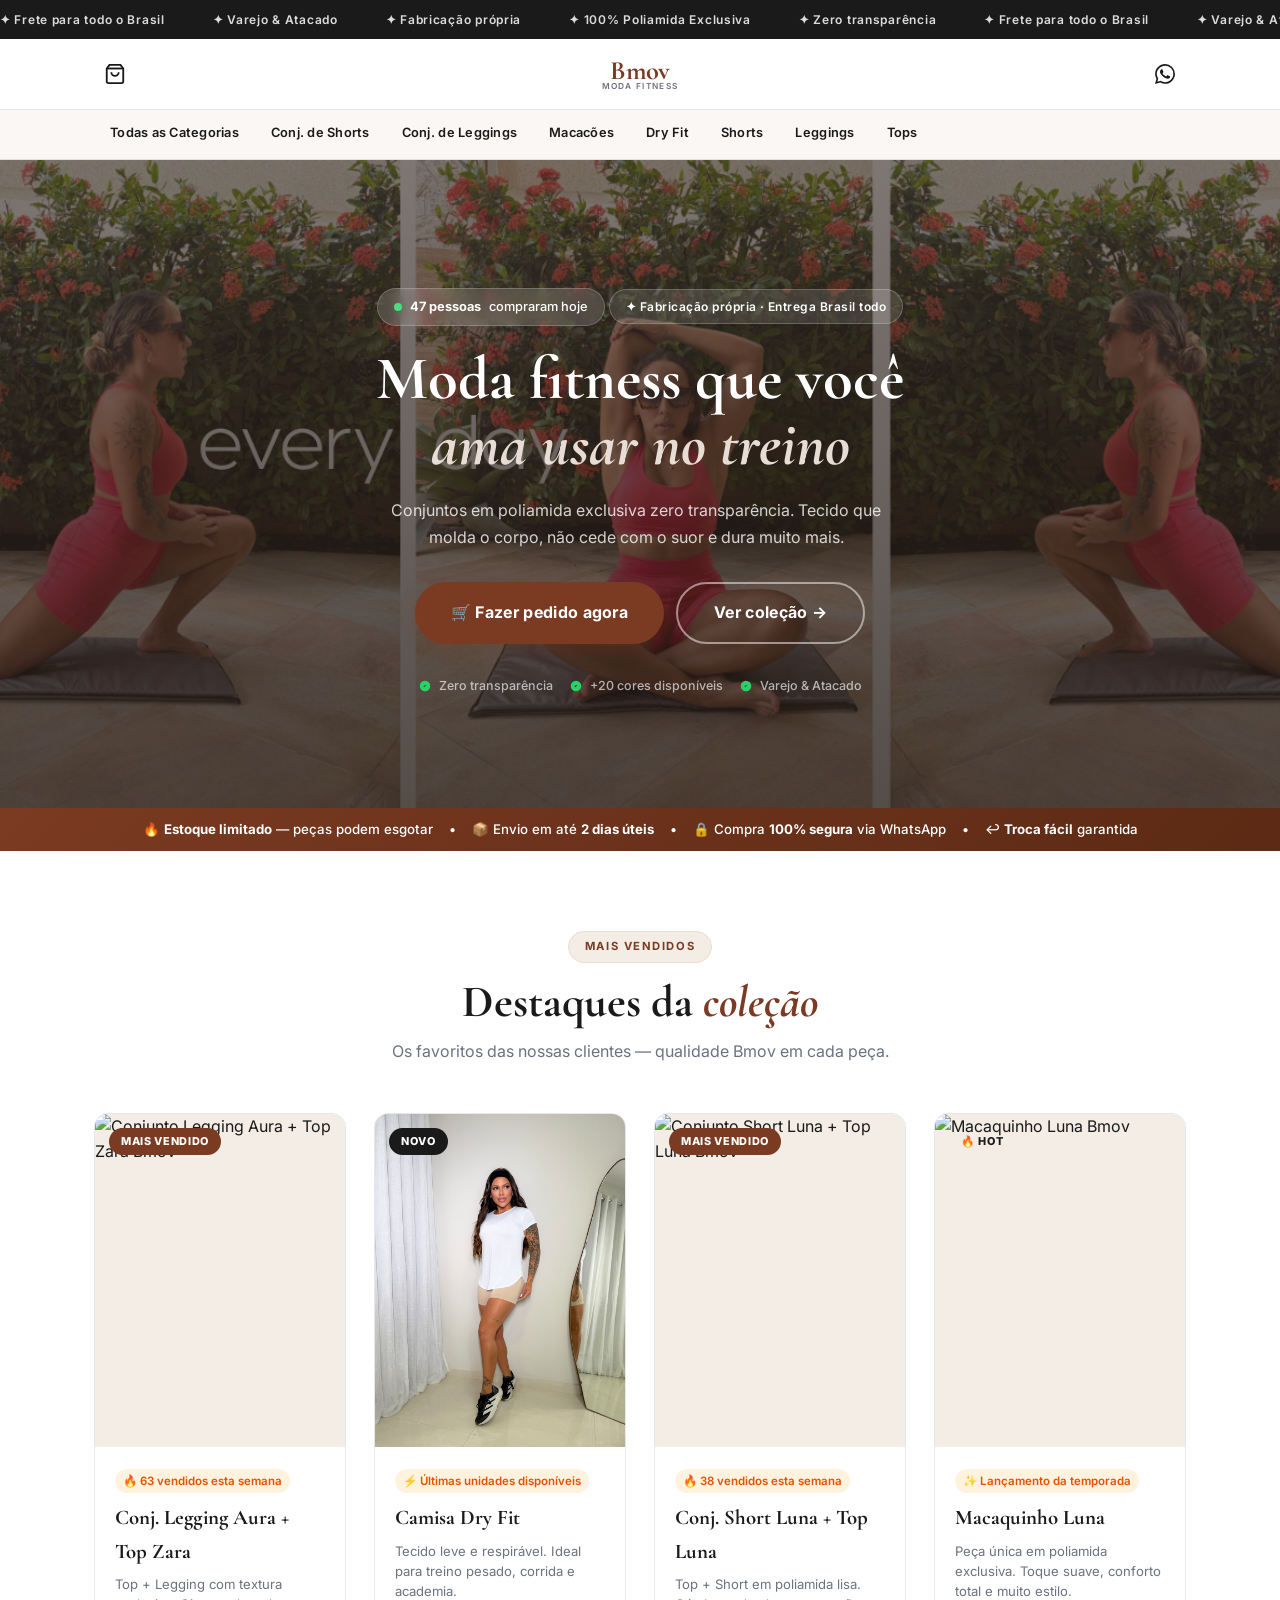
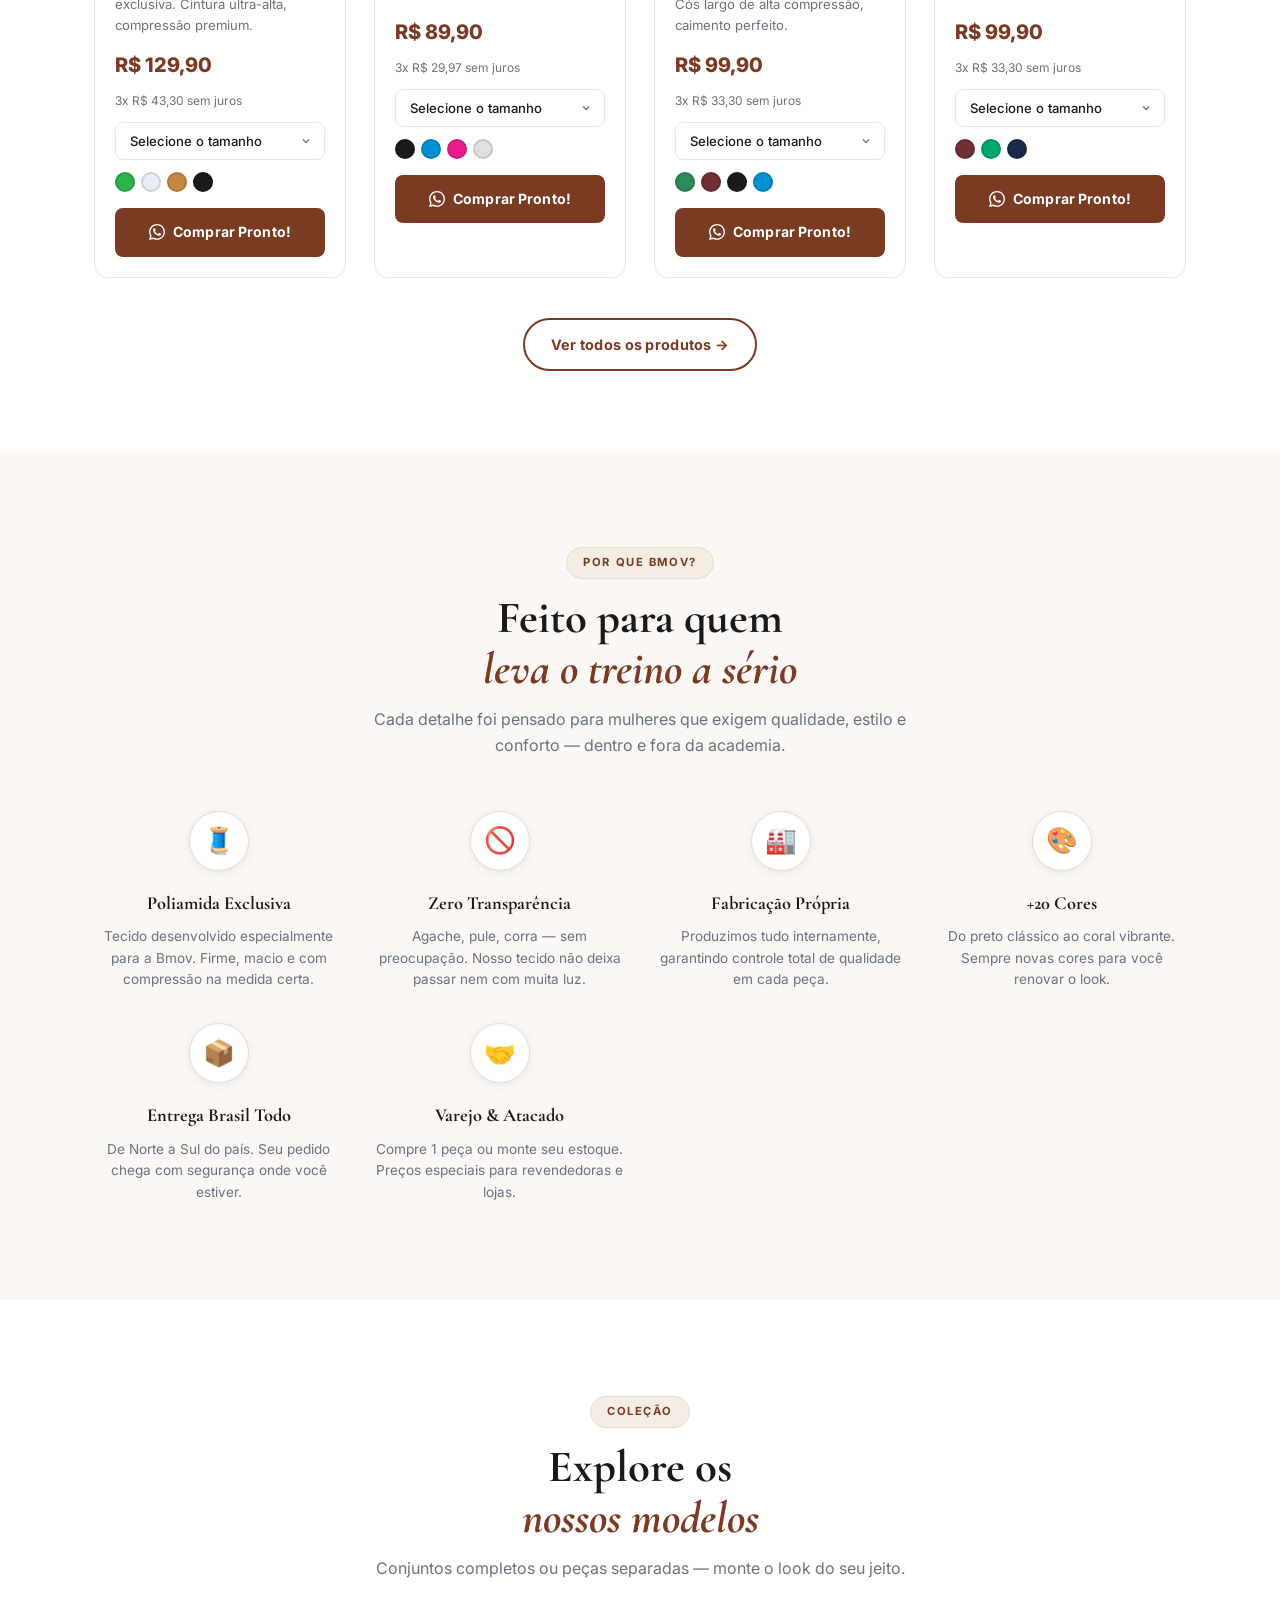
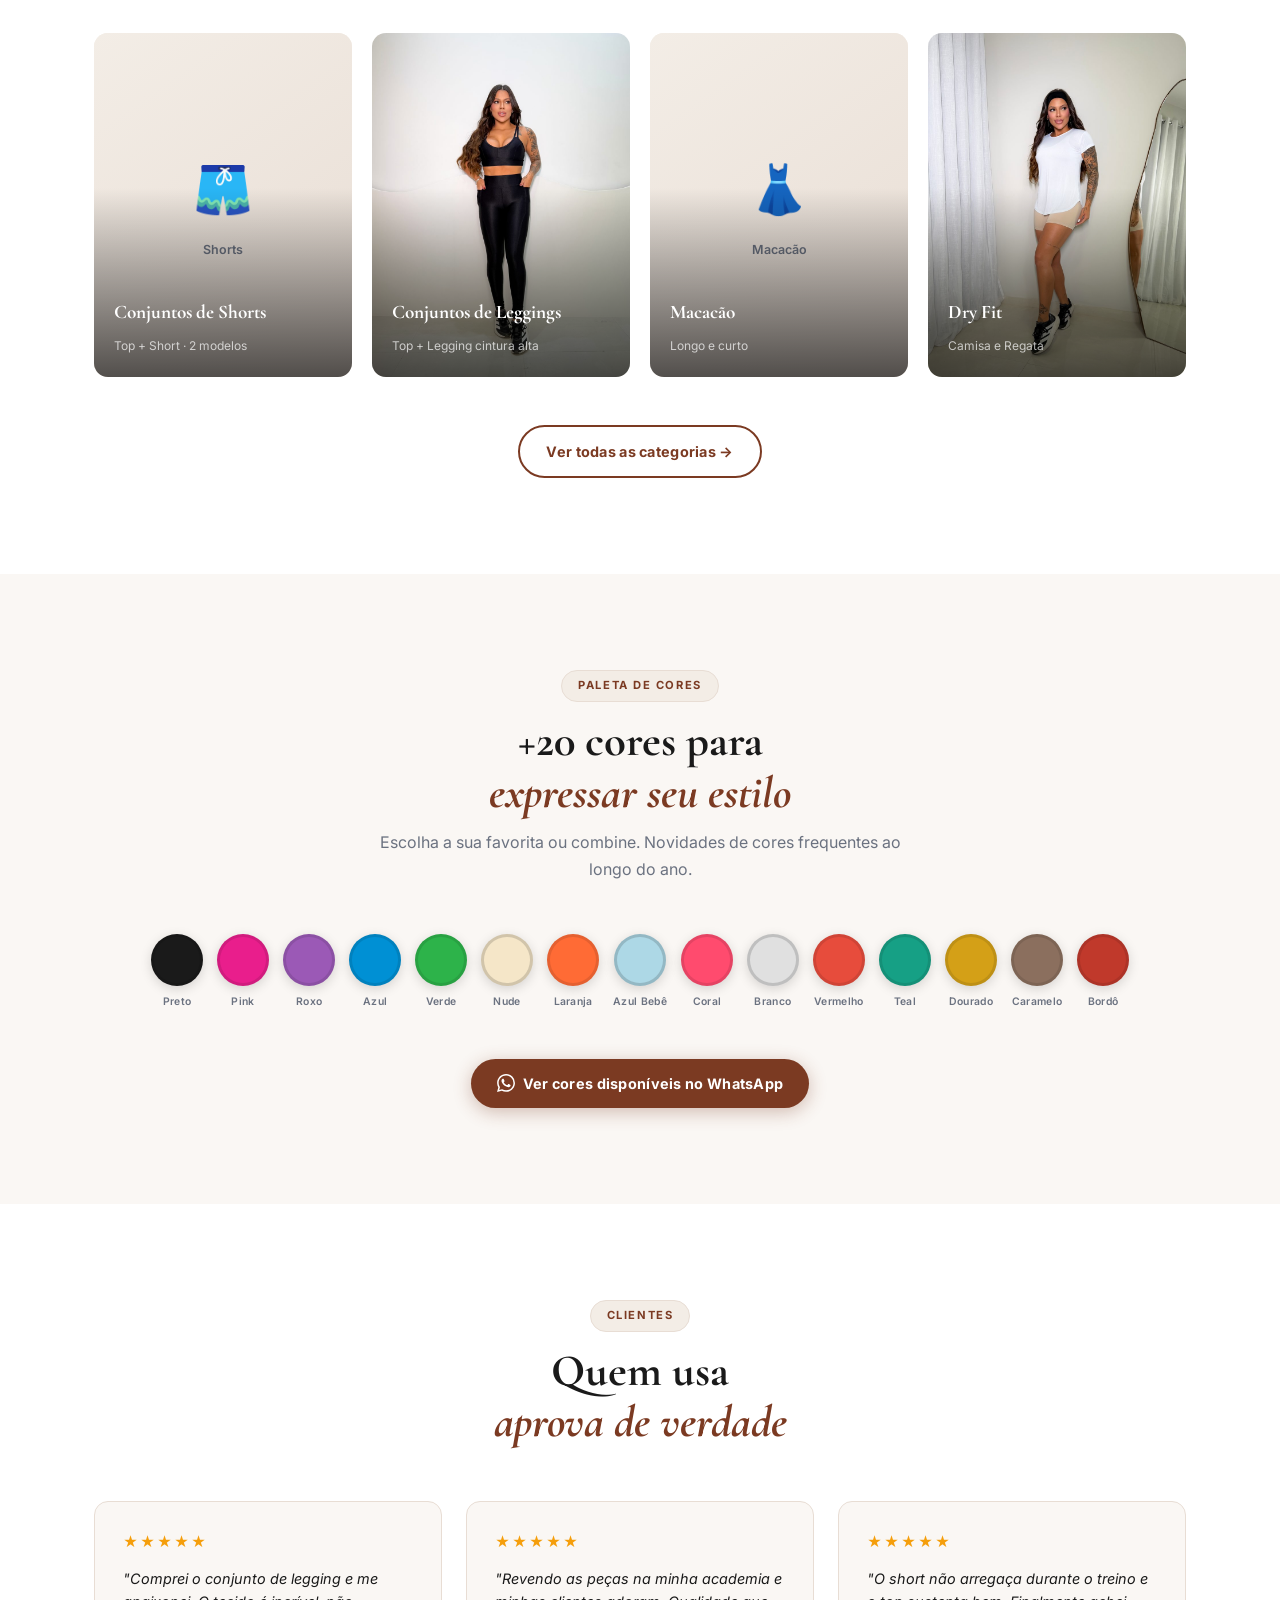
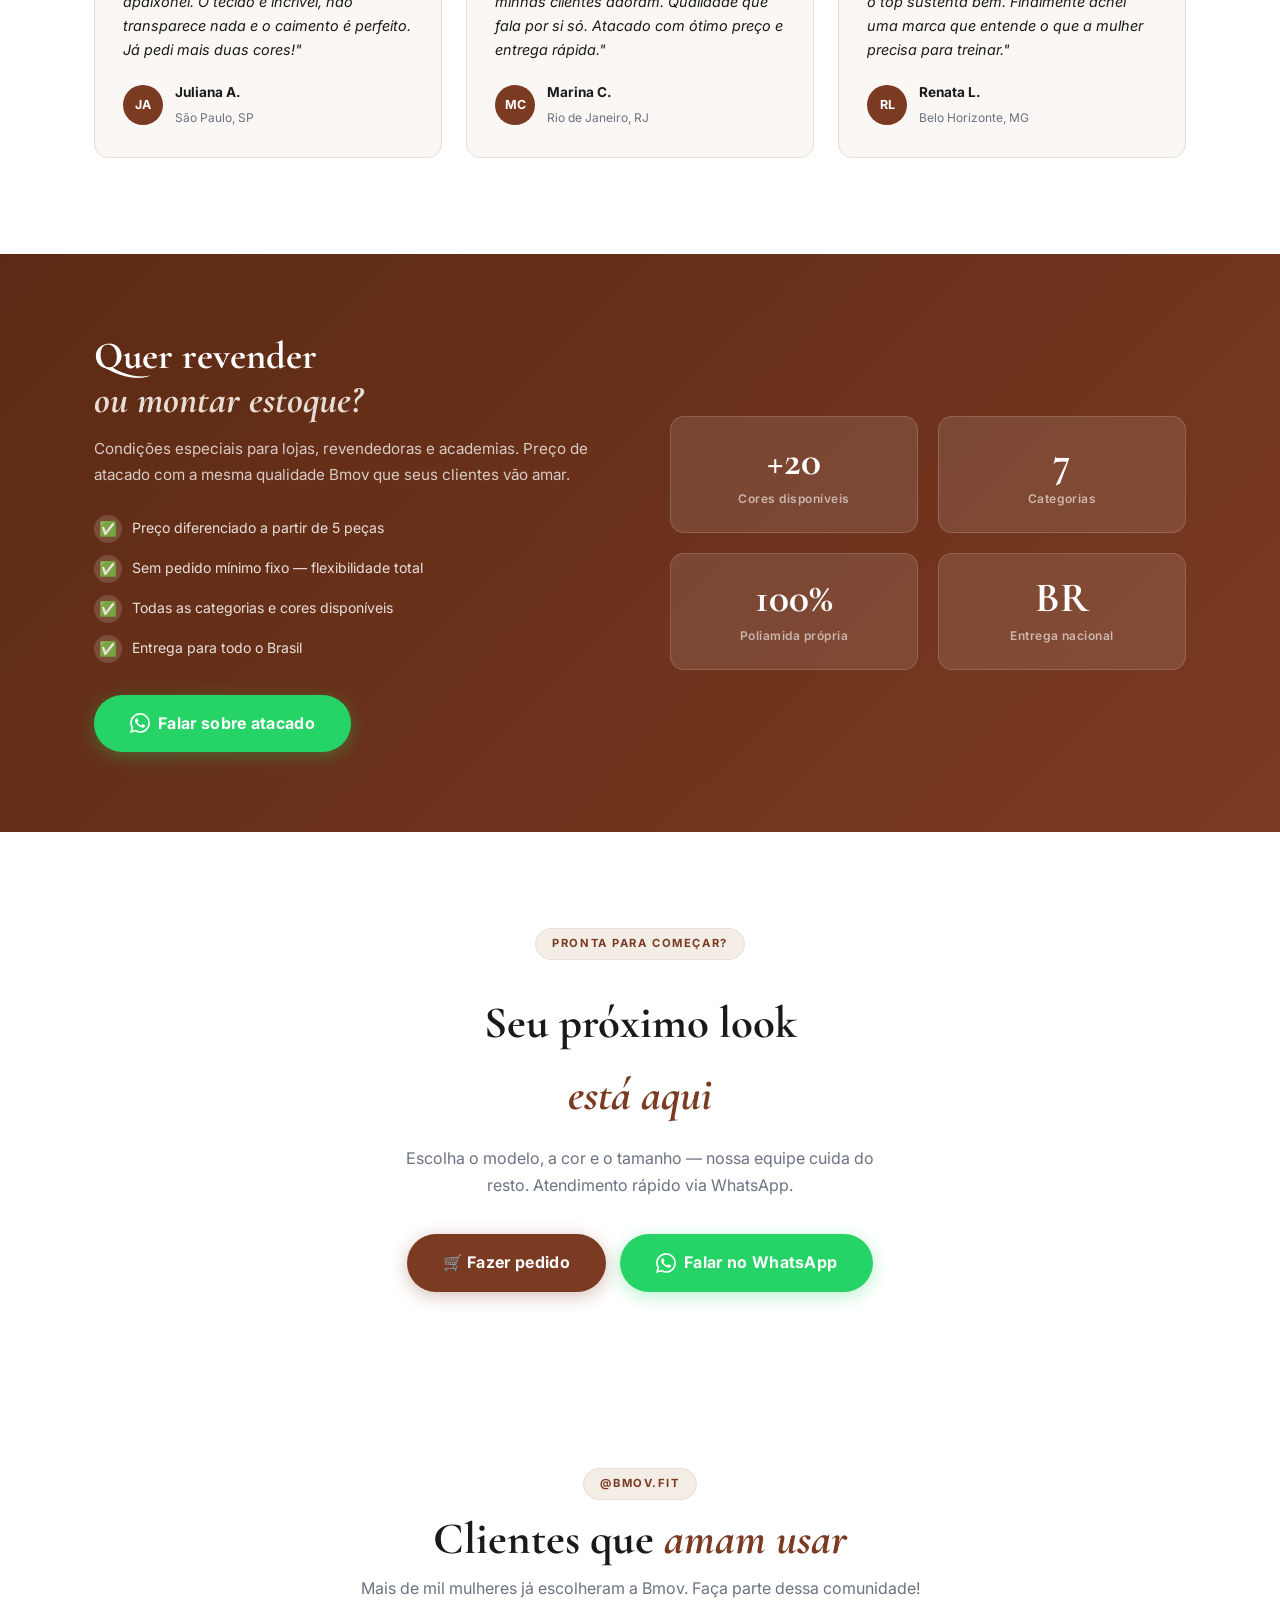
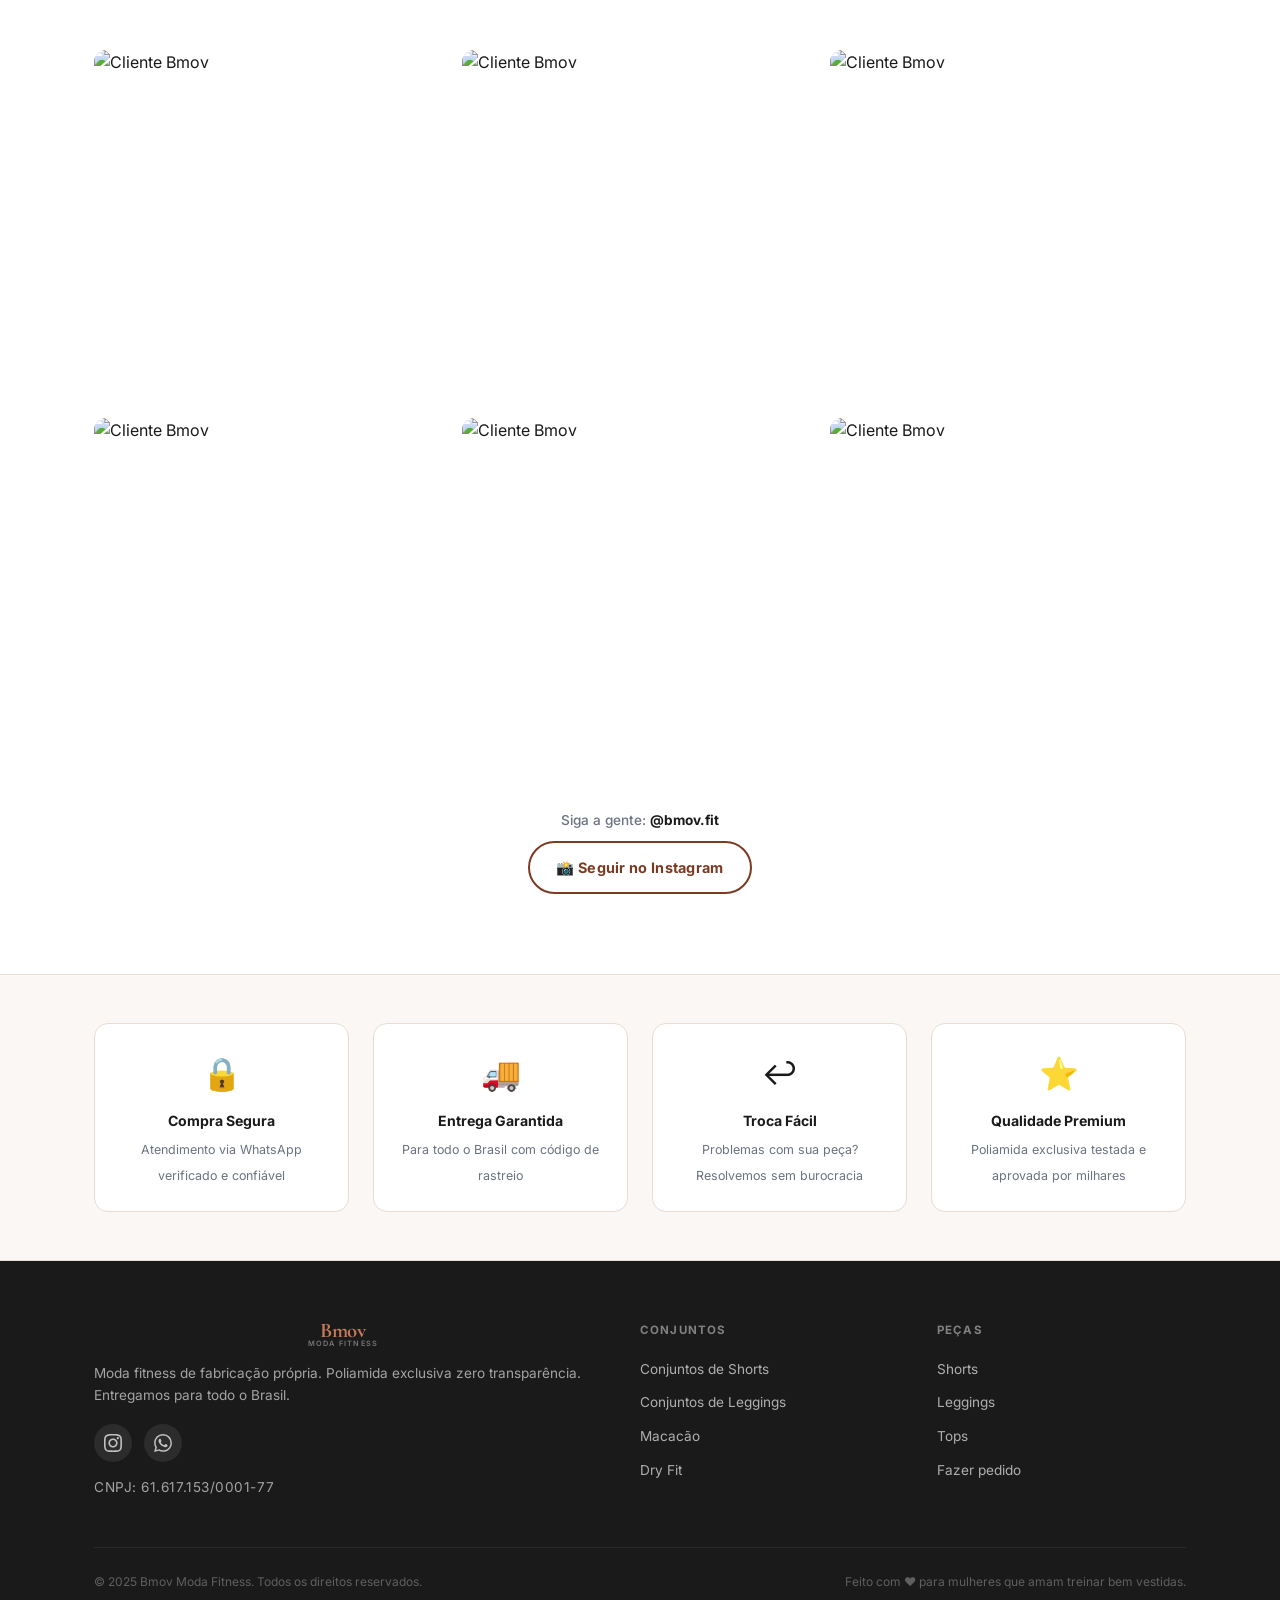
==== commit 0b2889f0: "feat: dados reais CDN, popup BMOV10, urgência, selos, Instagram e hero compacto" ====
--- a/index.html
+++ b/index.html
@@ -1,4 +1,4 @@
-<!DOCTYPE html>
+﻿<!DOCTYPE html>
 <html lang="pt-BR">
 <head>
   <meta charset="UTF-8" />
@@ -11,6 +11,22 @@
   <link rel="stylesheet" href="style.css" />
 </head>
 <body>
+
+  <!-- POPUP BOAS-VINDAS -->
+  <div class="popup-overlay" id="popup">
+    <div class="popup">
+      <button class="popup__close" onclick="document.getElementById('popup').classList.add('hidden')" aria-label="Fechar">✕</button>
+      <div class="popup__badge">🎁 Oferta exclusiva</div>
+      <h3>Bem-vinda à Bmov!</h3>
+      <p>Mencione o código abaixo no WhatsApp e ganhe <strong>desconto especial</strong> na sua primeira compra!</p>
+      <div class="popup__code">BMOV10</div>
+      <a href="https://wa.me/5521998464517?text=Olá!%20Vim%20pelo%20site%20e%20quero%20usar%20o%20cupom%20BMOV10%20na%20minha%20primeira%20compra!" target="_blank" class="btn btn--green btn--whatsapp popup__btn">
+        <svg width="18" height="18" viewBox="0 0 24 24" fill="currentColor"><path d="M17.472 14.382c-.297-.149-1.758-.867-2.03-.967-.273-.099-.471-.148-.67.15-.197.297-.767.966-.94 1.164-.173.199-.347.223-.644.075-.297-.15-1.255-.463-2.39-1.475-.883-.788-1.48-1.761-1.653-2.059-.173-.297-.018-.458.13-.606.134-.133.298-.347.446-.52.149-.174.198-.298.298-.497.099-.198.05-.371-.025-.52-.075-.149-.669-1.612-.916-2.207-.242-.579-.487-.5-.669-.51-.173-.008-.371-.01-.57-.01-.198 0-.52.074-.792.372-.272.297-1.04 1.016-1.04 2.479 0 1.462 1.065 2.875 1.213 3.074.149.198 2.096 3.2 5.077 4.487.709.306 1.262.489 1.694.625.712.227 1.36.195 1.871.118.571-.085 1.758-.719 2.006-1.413.248-.694.248-1.289.173-1.413-.074-.124-.272-.198-.57-.347m-5.421 7.403h-.004a9.87 9.87 0 01-5.031-1.378l-.361-.214-3.741.982.998-3.648-.235-.374a9.86 9.86 0 01-1.51-5.26c.001-5.45 4.436-9.884 9.888-9.884 2.64 0 5.122 1.03 6.988 2.898a9.825 9.825 0 012.893 6.994c-.003 5.45-4.437 9.884-9.885 9.884m8.413-18.297A11.815 11.815 0 0012.05 0C5.495 0 .16 5.335.157 11.892c0 2.096.547 4.142 1.588 5.945L.057 24l6.305-1.654a11.882 11.882 0 005.683 1.448h.005c6.554 0 11.89-5.335 11.893-11.893a11.821 11.821 0 00-3.48-8.413z"/></svg>
+        Resgatar desconto no WhatsApp
+      </a>
+      <span class="popup__skip" onclick="document.getElementById('popup').classList.add('hidden')">Não, obrigada</span>
+    </div>
+  </div>
 
   <!-- PROMO BAR -->
   <div class="promo-bar">
@@ -29,39 +45,11 @@
   </div>
 
   <!-- NAV -->
-  <nav class="nav" id="nav">
-    <div class="nav__inner">
-      <a href="index.html" class="nav__logo">
-        <div class="logo-circle">
-          <span class="logo-b">Bmov</span>
-          <span class="logo-sub">moda fitness</span>
-        </div>
-      </a>
-      <ul class="nav__links">
-        <li><a href="index.html" class="nav-active">Início</a></li>
-        <li><a href="#diferenciais">Diferenciais</a></li>
-        <li><a href="categorias.html">Categorias</a></li>
-        <li><a href="#cores">Cores</a></li>
-        <li><a href="#depoimentos">Clientes</a></li>
-        <li><a href="comprar.html" class="btn btn--brown btn--nav">Comprar agora</a></li>
-      </ul>
-      <button class="nav__hamburger" id="hamburger" aria-label="Menu">
-        <span></span><span></span><span></span>
-      </button>
-    </div>
-  </nav>
+  <header class="site-header" id="siteHeader"><div class="site-header__inner"><div class="site-header__actions"><a href="comprar.html" class="site-header__icon" title="Fazer pedido"><svg width="22" height="22" viewBox="0 0 24 24" fill="none" stroke="currentColor" stroke-width="2"><path d="M6 2L3 6v14a2 2 0 002 2h14a2 2 0 002-2V6l-3-4z"/><line x1="3" y1="6" x2="21" y2="6"/><path d="M16 10a4 4 0 01-8 0"/></svg></a></div><a href="index.html" class="nav__logo"><div class="logo-circle"><span class="logo-b">Bmov</span><span class="logo-sub">moda fitness</span></div></a><div class="site-header__actions site-header__actions--right"><a href="https://wa.me/5521998464517" target="_blank" class="site-header__icon" aria-label="WhatsApp"><svg width="20" height="20" viewBox="0 0 24 24" fill="currentColor"><path d="M17.472 14.382c-.297-.149-1.758-.867-2.03-.967-.273-.099-.471-.148-.67.15-.197.297-.767.966-.94 1.164-.173.199-.347.223-.644.075-.297-.15-1.255-.463-2.39-1.475-.883-.788-1.48-1.761-1.653-2.059-.173-.297-.018-.458.13-.606.134-.133.298-.347.446-.52.149-.174.198-.298.298-.497.099-.198.05-.371-.025-.52-.075-.149-.669-1.612-.916-2.207-.242-.579-.487-.5-.669-.51-.173-.008-.371-.01-.57-.01-.198 0-.52.074-.792.372-.272.297-1.04 1.016-1.04 2.479 0 1.462 1.065 2.875 1.213 3.074.149.198 2.096 3.2 5.077 4.487.709.306 1.262.489 1.694.625.712.227 1.36.195 1.871.118.571-.085 1.758-.719 2.006-1.413.248-.694.248-1.289.173-1.413-.074-.124-.272-.198-.57-.347m-5.421 7.403h-.004a9.87 9.87 0 01-5.031-1.378l-.361-.214-3.741.982.998-3.648-.235-.374a9.86 9.86 0 01-1.51-5.26c.001-5.45 4.436-9.884 9.888-9.884 2.64 0 5.122 1.03 6.988 2.898a9.825 9.825 0 012.893 6.994c-.003 5.45-4.437 9.884-9.885 9.884m8.413-18.297A11.815 11.815 0 0012.05 0C5.495 0 .16 5.335.157 11.892c0 2.096.547 4.142 1.588 5.945L.057 24l6.305-1.654a11.882 11.882 0 005.683 1.448h.005c6.554 0 11.89-5.335 11.893-11.893a11.821 11.821 0 00-3.48-8.413z"/></svg></a><button class="nav__hamburger" id="hamburger" aria-label="Menu"><span></span><span></span><span></span></button></div></div></header>
+  <nav class="cat-nav"><div class="cat-nav__inner"><a href="categorias.html" class="cat-nav__link">Todas as Categorias</a><a href="shorts.html" class="cat-nav__link">Conj. de Shorts</a><a href="leggings.html" class="cat-nav__link">Conj. de Leggings</a><a href="macacao.html" class="cat-nav__link">Macacões</a><a href="dryfit.html" class="cat-nav__link">Dry Fit</a><a href="short.html" class="cat-nav__link">Shorts</a><a href="legging.html" class="cat-nav__link">Leggings</a><a href="top.html" class="cat-nav__link">Tops</a></div></nav>
 
   <!-- MOBILE MENU -->
-  <div class="mobile-menu" id="mobileMenu">
-    <ul>
-      <li><a href="index.html" class="mobile-link">Início</a></li>
-      <li><a href="#diferenciais" class="mobile-link">Diferenciais</a></li>
-      <li><a href="categorias.html" class="mobile-link">Categorias</a></li>
-      <li><a href="#cores" class="mobile-link">Cores</a></li>
-      <li><a href="#depoimentos" class="mobile-link">Clientes</a></li>
-      <li><a href="comprar.html" class="btn btn--brown">Comprar agora</a></li>
-    </ul>
-  </div>
+  <div class="mobile-menu" id="mobileMenu"><ul><li><a href="index.html" class="mobile-link">Página Inicial</a></li><li><a href="categorias.html" class="mobile-link">Todas as Categorias</a></li><li><a href="shorts.html" class="mobile-link">Conj. de Shorts</a></li><li><a href="leggings.html" class="mobile-link">Conj. de Leggings</a></li><li><a href="macacao.html" class="mobile-link">Macacões</a></li><li><a href="dryfit.html" class="mobile-link">Dry Fit</a></li><li><a href="short.html" class="mobile-link">Shorts</a></li><li><a href="legging.html" class="mobile-link">Leggings</a></li><li><a href="top.html" class="mobile-link">Tops</a></li><li><a href="comprar.html" class="mobile-link btn btn--brown">Comprar agora</a></li></ul></div>
 
   <!-- HERO -->
   <section class="hero" id="inicio">
@@ -75,6 +63,7 @@
 
     <div class="hero__inner">
       <div class="hero__content">
+        <div class="hero__counter"><span class="hero__counter-dot"></span> <strong>47 pessoas</strong> compraram hoje</div>
         <div class="hero__badge">✦ Fabricação própria · Entrega Brasil todo</div>
         <h1 class="hero__title">
           Moda fitness que você<br /><em>ama usar no treino</em>
@@ -129,6 +118,108 @@
     </div>
 
     <div class="hero__scroll">Rolar</div>
+  </section>
+
+  <!-- BARRA DE URGÊNCIA -->
+  <div class="urgency-bar">
+    <div class="urgency-bar__inner">
+      <span>🔥 <strong>Estoque limitado</strong> — peças podem esgotar</span>
+      <span>•</span>
+      <span>📦 Envio em até <strong>2 dias úteis</strong></span>
+      <span>•</span>
+      <span>🔒 Compra <strong>100% segura</strong> via WhatsApp</span>
+      <span>•</span>
+      <span>↩️ <strong>Troca fácil</strong> garantida</span>
+    </div>
+  </div>
+
+  <!-- DESTAQUES -->
+  <section class="destaques" id="novidades">
+    <div class="container">
+      <div class="section-header">
+        <span class="section-tag">Mais vendidos</span>
+        <h2 class="section-title">Destaques da <em>coleção</em></h2>
+        <p class="section-sub">Os favoritos das nossas clientes — qualidade Bmov em cada peça.</p>
+      </div>
+      <div class="products-grid">
+
+        <!-- Card 1 -->
+        <div class="prod-card reveal">
+          <div class="prod-card__img">
+            <img src="https://dcdn-us.mitiendanube.com/stores/006/678/776/products/img_8619-jpg-ee81711b80cabba2dc17787817116587-480-0.webp" alt="Conjunto Legging Aura + Top Zara Bmov" style="width:100%;height:100%;object-fit:cover;display:block;" />
+            <div class="prod-card__badge prod-card__badge--best">Mais vendido</div>
+            <div class="prod-card__quick"><a href="https://wa.me/5521998464517?text=Olá!%20Quero%20o%20Conjunto%20Legging%20Aura%20da%20Bmov!" target="_blank"><svg width="14" height="14" viewBox="0 0 24 24" fill="currentColor"><path d="M17.472 14.382c-.297-.149-1.758-.867-2.03-.967-.273-.099-.471-.148-.67.15-.197.297-.767.966-.94 1.164-.173.199-.347.223-.644.075-.297-.15-1.255-.463-2.39-1.475-.883-.788-1.48-1.761-1.653-2.059-.173-.297-.018-.458.13-.606.134-.133.298-.347.446-.52.149-.174.198-.298.298-.497.099-.198.05-.371-.025-.52-.075-.149-.669-1.612-.916-2.207-.242-.579-.487-.5-.669-.51-.173-.008-.371-.01-.57-.01-.198 0-.52.074-.792.372-.272.297-1.04 1.016-1.04 2.479 0 1.462 1.065 2.875 1.213 3.074.149.198 2.096 3.2 5.077 4.487.709.306 1.262.489 1.694.625.712.227 1.36.195 1.871.118.571-.085 1.758-.719 2.006-1.413.248-.694.248-1.289.173-1.413-.074-.124-.272-.198-.57-.347m-5.421 7.403h-.004a9.87 9.87 0 01-5.031-1.378l-.361-.214-3.741.982.998-3.648-.235-.374a9.86 9.86 0 01-1.51-5.26c.001-5.45 4.436-9.884 9.888-9.884 2.64 0 5.122 1.03 6.988 2.898a9.825 9.825 0 012.893 6.994c-.003 5.45-4.437 9.884-9.885 9.884m8.413-18.297A11.815 11.815 0 0012.05 0C5.495 0 .16 5.335.157 11.892c0 2.096.547 4.142 1.588 5.945L.057 24l6.305-1.654a11.882 11.882 0 005.683 1.448h.005c6.554 0 11.89-5.335 11.893-11.893a11.821 11.821 0 00-3.48-8.413z"/></svg> Comprar Pronto!</a></div>
+          </div>
+          <div class="prod-card__body">
+            <div class="prod-card__sold">🔥 63 vendidos esta semana</div>
+            <h3 class="prod-card__name">Conj. Legging Aura + Top Zara</h3>
+            <p class="prod-card__desc">Top + Legging com textura exclusiva. Cintura ultra-alta, compressão premium.</p>
+            <div class="prod-card__price"><span class="price-val">R$ 129,90</span><span class="price-split">3x R$ 43,30 sem juros</span></div>
+            <div class="prod-card__size"><select name="tamanho"><option value="">Selecione o tamanho</option><option>P</option><option>M</option><option>G</option></select></div>
+            <div class="prod-card__cores"><span class="cor" style="--c:#2DB34A" title="Verde"></span><span class="cor" style="--c:#E8EEF4" title="Nuvem"></span><span class="cor" style="--c:#C68642" title="Caramelo"></span><span class="cor" style="--c:#1A1A1A" title="Preto"></span></div>
+            <a href="https://wa.me/5521998464517?text=Olá!%20Quero%20o%20Conjunto%20Legging%20Aura%20%2B%20Top%20Zara%20da%20Bmov!" target="_blank" class="prod-card__wa btn--comprar"><svg width="16" height="16" viewBox="0 0 24 24" fill="currentColor"><path d="M17.472 14.382c-.297-.149-1.758-.867-2.03-.967-.273-.099-.471-.148-.67.15-.197.297-.767.966-.94 1.164-.173.199-.347.223-.644.075-.297-.15-1.255-.463-2.39-1.475-.883-.788-1.48-1.761-1.653-2.059-.173-.297-.018-.458.13-.606.134-.133.298-.347.446-.52.149-.174.198-.298.298-.497.099-.198.05-.371-.025-.52-.075-.149-.669-1.612-.916-2.207-.242-.579-.487-.5-.669-.51-.173-.008-.371-.01-.57-.01-.198 0-.52.074-.792.372-.272.297-1.04 1.016-1.04 2.479 0 1.462 1.065 2.875 1.213 3.074.149.198 2.096 3.2 5.077 4.487.709.306 1.262.489 1.694.625.712.227 1.36.195 1.871.118.571-.085 1.758-.719 2.006-1.413.248-.694.248-1.289.173-1.413-.074-.124-.272-.198-.57-.347m-5.421 7.403h-.004a9.87 9.87 0 01-5.031-1.378l-.361-.214-3.741.982.998-3.648-.235-.374a9.86 9.86 0 01-1.51-5.26c.001-5.45 4.436-9.884 9.888-9.884 2.64 0 5.122 1.03 6.988 2.898a9.825 9.825 0 012.893 6.994c-.003 5.45-4.437 9.884-9.885 9.884m8.413-18.297A11.815 11.815 0 0012.05 0C5.495 0 .16 5.335.157 11.892c0 2.096.547 4.142 1.588 5.945L.057 24l6.305-1.654a11.882 11.882 0 005.683 1.448h.005c6.554 0 11.89-5.335 11.893-11.893a11.821 11.821 0 00-3.48-8.413z"/></svg> Comprar Pronto!</a>
+          </div>
+        </div>
+
+        <!-- Card 2 -->
+        <div class="prod-card reveal">
+          <div class="prod-card__img">
+            <img src="fotos/dryfit/IMG_0714.jpg" alt="Camisa Dry Fit Bmov" style="width:100%;height:100%;object-fit:cover;display:block;" />
+            <div class="prod-card__badge prod-card__badge--new">Novo</div>
+            <div class="prod-card__quick"><a href="https://wa.me/5521998464517?text=Olá!%20Quero%20a%20Camisa%20Dry%20Fit%20da%20Bmov!" target="_blank"><svg width="14" height="14" viewBox="0 0 24 24" fill="currentColor"><path d="M17.472 14.382c-.297-.149-1.758-.867-2.03-.967-.273-.099-.471-.148-.67.15-.197.297-.767.966-.94 1.164-.173.199-.347.223-.644.075-.297-.15-1.255-.463-2.39-1.475-.883-.788-1.48-1.761-1.653-2.059-.173-.297-.018-.458.13-.606.134-.133.298-.347.446-.52.149-.174.198-.298.298-.497.099-.198.05-.371-.025-.52-.075-.149-.669-1.612-.916-2.207-.242-.579-.487-.5-.669-.51-.173-.008-.371-.01-.57-.01-.198 0-.52.074-.792.372-.272.297-1.04 1.016-1.04 2.479 0 1.462 1.065 2.875 1.213 3.074.149.198 2.096 3.2 5.077 4.487.709.306 1.262.489 1.694.625.712.227 1.36.195 1.871.118.571-.085 1.758-.719 2.006-1.413.248-.694.248-1.289.173-1.413-.074-.124-.272-.198-.57-.347m-5.421 7.403h-.004a9.87 9.87 0 01-5.031-1.378l-.361-.214-3.741.982.998-3.648-.235-.374a9.86 9.86 0 01-1.51-5.26c.001-5.45 4.436-9.884 9.888-9.884 2.64 0 5.122 1.03 6.988 2.898a9.825 9.825 0 012.893 6.994c-.003 5.45-4.437 9.884-9.885 9.884m8.413-18.297A11.815 11.815 0 0012.05 0C5.495 0 .16 5.335.157 11.892c0 2.096.547 4.142 1.588 5.945L.057 24l6.305-1.654a11.882 11.882 0 005.683 1.448h.005c6.554 0 11.89-5.335 11.893-11.893a11.821 11.821 0 00-3.48-8.413z"/></svg> Comprar Pronto!</a></div>
+          </div>
+          <div class="prod-card__body">
+            <div class="prod-card__sold">⚡ Últimas unidades disponíveis</div>
+            <h3 class="prod-card__name">Camisa Dry Fit</h3>
+            <p class="prod-card__desc">Tecido leve e respirável. Ideal para treino pesado, corrida e academia.</p>
+            <div class="prod-card__price"><span class="price-val">R$ 89,90</span><span class="price-split">3x R$ 29,97 sem juros</span></div>
+            <div class="prod-card__size"><select name="tamanho"><option value="">Selecione o tamanho</option><option>P</option><option>M</option><option>G</option></select></div>
+            <div class="prod-card__cores"><span class="cor" style="--c:#1A1A1A" title="Preto"></span><span class="cor" style="--c:#0090D4" title="Azul"></span><span class="cor" style="--c:#E91E8C" title="Pink"></span><span class="cor" style="--c:#E0E0E0" title="Branco"></span></div>
+            <a href="https://wa.me/5521998464517?text=Olá!%20Quero%20a%20Camisa%20Dry%20Fit%20da%20Bmov!" target="_blank" class="prod-card__wa btn--comprar"><svg width="16" height="16" viewBox="0 0 24 24" fill="currentColor"><path d="M17.472 14.382c-.297-.149-1.758-.867-2.03-.967-.273-.099-.471-.148-.67.15-.197.297-.767.966-.94 1.164-.173.199-.347.223-.644.075-.297-.15-1.255-.463-2.39-1.475-.883-.788-1.48-1.761-1.653-2.059-.173-.297-.018-.458.13-.606.134-.133.298-.347.446-.52.149-.174.198-.298.298-.497.099-.198.05-.371-.025-.52-.075-.149-.669-1.612-.916-2.207-.242-.579-.487-.5-.669-.51-.173-.008-.371-.01-.57-.01-.198 0-.52.074-.792.372-.272.297-1.04 1.016-1.04 2.479 0 1.462 1.065 2.875 1.213 3.074.149.198 2.096 3.2 5.077 4.487.709.306 1.262.489 1.694.625.712.227 1.36.195 1.871.118.571-.085 1.758-.719 2.006-1.413.248-.694.248-1.289.173-1.413-.074-.124-.272-.198-.57-.347m-5.421 7.403h-.004a9.87 9.87 0 01-5.031-1.378l-.361-.214-3.741.982.998-3.648-.235-.374a9.86 9.86 0 01-1.51-5.26c.001-5.45 4.436-9.884 9.888-9.884 2.64 0 5.122 1.03 6.988 2.898a9.825 9.825 0 012.893 6.994c-.003 5.45-4.437 9.884-9.885 9.884m8.413-18.297A11.815 11.815 0 0012.05 0C5.495 0 .16 5.335.157 11.892c0 2.096.547 4.142 1.588 5.945L.057 24l6.305-1.654a11.882 11.882 0 005.683 1.448h.005c6.554 0 11.89-5.335 11.893-11.893a11.821 11.821 0 00-3.48-8.413z"/></svg> Comprar Pronto!</a>
+          </div>
+        </div>
+
+        <!-- Card 3 -->
+        <div class="prod-card reveal">
+          <div class="prod-card__img">
+            <img src="https://dcdn-us.mitiendanube.com/stores/006/678/776/products/img_1782-jpg-168f40a794b29fec9817771201833965-480-0.webp" alt="Conjunto Short Luna + Top Luna Bmov" style="width:100%;height:100%;object-fit:cover;display:block;" />
+            <div class="prod-card__badge prod-card__badge--best">Mais vendido</div>
+            <div class="prod-card__quick"><a href="https://wa.me/5521998464517?text=Olá!%20Quero%20o%20Conjunto%20Short%20Luna%20da%20Bmov!" target="_blank"><svg width="14" height="14" viewBox="0 0 24 24" fill="currentColor"><path d="M17.472 14.382c-.297-.149-1.758-.867-2.03-.967-.273-.099-.471-.148-.67.15-.197.297-.767.966-.94 1.164-.173.199-.347.223-.644.075-.297-.15-1.255-.463-2.39-1.475-.883-.788-1.48-1.761-1.653-2.059-.173-.297-.018-.458.13-.606.134-.133.298-.347.446-.52.149-.174.198-.298.298-.497.099-.198.05-.371-.025-.52-.075-.149-.669-1.612-.916-2.207-.242-.579-.487-.5-.669-.51-.173-.008-.371-.01-.57-.01-.198 0-.52.074-.792.372-.272.297-1.04 1.016-1.04 2.479 0 1.462 1.065 2.875 1.213 3.074.149.198 2.096 3.2 5.077 4.487.709.306 1.262.489 1.694.625.712.227 1.36.195 1.871.118.571-.085 1.758-.719 2.006-1.413.248-.694.248-1.289.173-1.413-.074-.124-.272-.198-.57-.347m-5.421 7.403h-.004a9.87 9.87 0 01-5.031-1.378l-.361-.214-3.741.982.998-3.648-.235-.374a9.86 9.86 0 01-1.51-5.26c.001-5.45 4.436-9.884 9.888-9.884 2.64 0 5.122 1.03 6.988 2.898a9.825 9.825 0 012.893 6.994c-.003 5.45-4.437 9.884-9.885 9.884m8.413-18.297A11.815 11.815 0 0012.05 0C5.495 0 .16 5.335.157 11.892c0 2.096.547 4.142 1.588 5.945L.057 24l6.305-1.654a11.882 11.882 0 005.683 1.448h.005c6.554 0 11.89-5.335 11.893-11.893a11.821 11.821 0 00-3.48-8.413z"/></svg> Comprar Pronto!</a></div>
+          </div>
+          <div class="prod-card__body">
+            <div class="prod-card__sold">🔥 38 vendidos esta semana</div>
+            <h3 class="prod-card__name">Conj. Short Luna + Top Luna</h3>
+            <p class="prod-card__desc">Top + Short em poliamida lisa. Cós largo de alta compressão, caimento perfeito.</p>
+            <div class="prod-card__price"><span class="price-val">R$ 99,90</span><span class="price-split">3x R$ 33,30 sem juros</span></div>
+            <div class="prod-card__size"><select name="tamanho"><option value="">Selecione o tamanho</option><option>P</option><option>M</option><option>G</option></select></div>
+            <div class="prod-card__cores"><span class="cor" style="--c:#2E8B57" title="Esmeralda"></span><span class="cor" style="--c:#722F37" title="Vinho"></span><span class="cor" style="--c:#1A1A1A" title="Preto"></span><span class="cor" style="--c:#0090D4" title="Azul"></span></div>
+            <a href="https://wa.me/5521998464517?text=Olá!%20Quero%20o%20Conjunto%20Short%20Luna%20%2B%20Top%20Luna%20da%20Bmov!" target="_blank" class="prod-card__wa btn--comprar"><svg width="16" height="16" viewBox="0 0 24 24" fill="currentColor"><path d="M17.472 14.382c-.297-.149-1.758-.867-2.03-.967-.273-.099-.471-.148-.67.15-.197.297-.767.966-.94 1.164-.173.199-.347.223-.644.075-.297-.15-1.255-.463-2.39-1.475-.883-.788-1.48-1.761-1.653-2.059-.173-.297-.018-.458.13-.606.134-.133.298-.347.446-.52.149-.174.198-.298.298-.497.099-.198.05-.371-.025-.52-.075-.149-.669-1.612-.916-2.207-.242-.579-.487-.5-.669-.51-.173-.008-.371-.01-.57-.01-.198 0-.52.074-.792.372-.272.297-1.04 1.016-1.04 2.479 0 1.462 1.065 2.875 1.213 3.074.149.198 2.096 3.2 5.077 4.487.709.306 1.262.489 1.694.625.712.227 1.36.195 1.871.118.571-.085 1.758-.719 2.006-1.413.248-.694.248-1.289.173-1.413-.074-.124-.272-.198-.57-.347m-5.421 7.403h-.004a9.87 9.87 0 01-5.031-1.378l-.361-.214-3.741.982.998-3.648-.235-.374a9.86 9.86 0 01-1.51-5.26c.001-5.45 4.436-9.884 9.888-9.884 2.64 0 5.122 1.03 6.988 2.898a9.825 9.825 0 012.893 6.994c-.003 5.45-4.437 9.884-9.885 9.884m8.413-18.297A11.815 11.815 0 0012.05 0C5.495 0 .16 5.335.157 11.892c0 2.096.547 4.142 1.588 5.945L.057 24l6.305-1.654a11.882 11.882 0 005.683 1.448h.005c6.554 0 11.89-5.335 11.893-11.893a11.821 11.821 0 00-3.48-8.413z"/></svg> Comprar Pronto!</a>
+          </div>
+        </div>
+
+        <!-- Card 4 -->
+        <div class="prod-card reveal">
+          <div class="prod-card__img">
+            <img src="https://dcdn-us.mitiendanube.com/stores/006/678/776/products/copia-de-img_3670-jpg-1bd513bf5d7469ce4417777262162907-480-0.webp" alt="Macaquinho Luna Bmov" style="width:100%;height:100%;object-fit:cover;display:block;" />
+            <div class="prod-card__badge prod-card__badge--hot">🔥 Hot</div>
+            <div class="prod-card__quick"><a href="https://wa.me/5521998464517?text=Olá!%20Quero%20o%20Macaquinho%20Luna%20da%20Bmov!" target="_blank"><svg width="14" height="14" viewBox="0 0 24 24" fill="currentColor"><path d="M17.472 14.382c-.297-.149-1.758-.867-2.03-.967-.273-.099-.471-.148-.67.15-.197.297-.767.966-.94 1.164-.173.199-.347.223-.644.075-.297-.15-1.255-.463-2.39-1.475-.883-.788-1.48-1.761-1.653-2.059-.173-.297-.018-.458.13-.606.134-.133.298-.347.446-.52.149-.174.198-.298.298-.497.099-.198.05-.371-.025-.52-.075-.149-.669-1.612-.916-2.207-.242-.579-.487-.5-.669-.51-.173-.008-.371-.01-.57-.01-.198 0-.52.074-.792.372-.272.297-1.04 1.016-1.04 2.479 0 1.462 1.065 2.875 1.213 3.074.149.198 2.096 3.2 5.077 4.487.709.306 1.262.489 1.694.625.712.227 1.36.195 1.871.118.571-.085 1.758-.719 2.006-1.413.248-.694.248-1.289.173-1.413-.074-.124-.272-.198-.57-.347m-5.421 7.403h-.004a9.87 9.87 0 01-5.031-1.378l-.361-.214-3.741.982.998-3.648-.235-.374a9.86 9.86 0 01-1.51-5.26c.001-5.45 4.436-9.884 9.888-9.884 2.64 0 5.122 1.03 6.988 2.898a9.825 9.825 0 012.893 6.994c-.003 5.45-4.437 9.884-9.885 9.884m8.413-18.297A11.815 11.815 0 0012.05 0C5.495 0 .16 5.335.157 11.892c0 2.096.547 4.142 1.588 5.945L.057 24l6.305-1.654a11.882 11.882 0 005.683 1.448h.005c6.554 0 11.89-5.335 11.893-11.893a11.821 11.821 0 00-3.48-8.413z"/></svg> Comprar Pronto!</a></div>
+          </div>
+          <div class="prod-card__body">
+            <div class="prod-card__sold">✨ Lançamento da temporada</div>
+            <h3 class="prod-card__name">Macaquinho Luna</h3>
+            <p class="prod-card__desc">Peça única em poliamida exclusiva. Toque suave, conforto total e muito estilo.</p>
+            <div class="prod-card__price"><span class="price-val">R$ 99,90</span><span class="price-split">3x R$ 33,30 sem juros</span></div>
+            <div class="prod-card__size"><select name="tamanho"><option value="">Selecione o tamanho</option><option>P</option><option>M</option><option>G</option></select></div>
+            <div class="prod-card__cores"><span class="cor" style="--c:#722F37" title="Vinho"></span><span class="cor" style="--c:#00A86B" title="Jade"></span><span class="cor" style="--c:#1B2A4A" title="Madrugada"></span></div>
+            <a href="https://wa.me/5521998464517?text=Olá!%20Quero%20o%20Macaquinho%20Luna%20da%20Bmov!" target="_blank" class="prod-card__wa btn--comprar"><svg width="16" height="16" viewBox="0 0 24 24" fill="currentColor"><path d="M17.472 14.382c-.297-.149-1.758-.867-2.03-.967-.273-.099-.471-.148-.67.15-.197.297-.767.966-.94 1.164-.173.199-.347.223-.644.075-.297-.15-1.255-.463-2.39-1.475-.883-.788-1.48-1.761-1.653-2.059-.173-.297-.018-.458.13-.606.134-.133.298-.347.446-.52.149-.174.198-.298.298-.497.099-.198.05-.371-.025-.52-.075-.149-.669-1.612-.916-2.207-.242-.579-.487-.5-.669-.51-.173-.008-.371-.01-.57-.01-.198 0-.52.074-.792.372-.272.297-1.04 1.016-1.04 2.479 0 1.462 1.065 2.875 1.213 3.074.149.198 2.096 3.2 5.077 4.487.709.306 1.262.489 1.694.625.712.227 1.36.195 1.871.118.571-.085 1.758-.719 2.006-1.413.248-.694.248-1.289.173-1.413-.074-.124-.272-.198-.57-.347m-5.421 7.403h-.004a9.87 9.87 0 01-5.031-1.378l-.361-.214-3.741.982.998-3.648-.235-.374a9.86 9.86 0 01-1.51-5.26c.001-5.45 4.436-9.884 9.888-9.884 2.64 0 5.122 1.03 6.988 2.898a9.825 9.825 0 012.893 6.994c-.003 5.45-4.437 9.884-9.885 9.884m8.413-18.297A11.815 11.815 0 0012.05 0C5.495 0 .16 5.335.157 11.892c0 2.096.547 4.142 1.588 5.945L.057 24l6.305-1.654a11.882 11.882 0 005.683 1.448h.005c6.554 0 11.89-5.335 11.893-11.893a11.821 11.821 0 00-3.48-8.413z"/></svg> Comprar Pronto!</a>
+          </div>
+        </div>
+
+      </div>
+      <div style="text-align:center;margin-top:40px;">
+        <a href="categorias.html" class="btn btn--outline" style="border-color:var(--brown);color:var(--brown);">Ver todos os produtos →</a>
+      </div>
+    </div>
   </section>
 
   <!-- DIFERENCIAIS -->
@@ -382,6 +473,77 @@
     </div>
   </section>
 
+  <!-- INSTAGRAM / UGC -->
+  <section class="insta-section">
+    <div class="container">
+      <div class="section-header">
+        <span class="section-tag">@bmov.fit</span>
+        <h2 class="section-title">Clientes que <em>amam usar</em></h2>
+        <p class="section-sub">Mais de mil mulheres já escolheram a Bmov. Faça parte dessa comunidade!</p>
+      </div>
+      <div class="insta-grid reveal">
+        <div class="insta-item">
+          <img src="https://dcdn-us.mitiendanube.com/stores/006/678/776/products/img_3746-jpg-261a68bdc6fcacef1617785088638146-480-0.webp" alt="Cliente Bmov" />
+          <div class="insta-item__overlay"><svg width="28" height="28" viewBox="0 0 24 24" fill="currentColor"><path d="M12 2.163c3.204 0 3.584.012 4.85.07 3.252.148 4.771 1.691 4.919 4.919.058 1.265.069 1.645.069 4.849 0 3.205-.012 3.584-.069 4.849-.149 3.225-1.664 4.771-4.919 4.919-1.266.058-1.644.07-4.85.07-3.204 0-3.584-.012-4.849-.07-3.26-.149-4.771-1.699-4.919-4.92-.058-1.265-.07-1.644-.07-4.849 0-3.204.013-3.583.07-4.849.149-3.227 1.664-4.771 4.919-4.919 1.266-.057 1.645-.069 4.849-.069zm0-2.163c-3.259 0-3.667.014-4.947.072-4.358.2-6.78 2.618-6.98 6.98-.059 1.281-.073 1.689-.073 4.948 0 3.259.014 3.668.072 4.948.2 4.358 2.618 6.78 6.98 6.98 1.281.058 1.689.072 4.948.072 3.259 0 3.668-.014 4.948-.072 4.354-.2 6.782-2.618 6.979-6.98.059-1.28.073-1.689.073-4.948 0-3.259-.014-3.667-.072-4.947-.196-4.354-2.617-6.78-6.979-6.98-1.281-.059-1.69-.073-4.949-.073zm0 5.838c-3.403 0-6.162 2.759-6.162 6.162s2.759 6.163 6.162 6.163 6.162-2.759 6.162-6.163c0-3.403-2.759-6.162-6.162-6.162zm0 10.162c-2.209 0-4-1.79-4-4 0-2.209 1.791-4 4-4s4 1.791 4 4c0 2.21-1.791 4-4 4zm6.406-11.845c-.796 0-1.441.645-1.441 1.44s.645 1.44 1.441 1.44c.795 0 1.439-.645 1.439-1.44s-.644-1.44-1.439-1.44z"/></svg></div>
+        </div>
+        <div class="insta-item">
+          <img src="https://dcdn-us.mitiendanube.com/stores/006/678/776/products/img_8619-jpg-ee81711b80cabba2dc17787817116587-480-0.webp" alt="Cliente Bmov" />
+          <div class="insta-item__overlay"><svg width="28" height="28" viewBox="0 0 24 24" fill="currentColor"><path d="M12 2.163c3.204 0 3.584.012 4.85.07 3.252.148 4.771 1.691 4.919 4.919.058 1.265.069 1.645.069 4.849 0 3.205-.012 3.584-.069 4.849-.149 3.225-1.664 4.771-4.919 4.919-1.266.058-1.644.07-4.85.07-3.204 0-3.584-.012-4.849-.07-3.26-.149-4.771-1.699-4.919-4.92-.058-1.265-.07-1.644-.07-4.849 0-3.204.013-3.583.07-4.849.149-3.227 1.664-4.771 4.919-4.919 1.266-.057 1.645-.069 4.849-.069zm0-2.163c-3.259 0-3.667.014-4.947.072-4.358.2-6.78 2.618-6.98 6.98-.059 1.281-.073 1.689-.073 4.948 0 3.259.014 3.668.072 4.948.2 4.358 2.618 6.78 6.98 6.98 1.281.058 1.689.072 4.948.072 3.259 0 3.668-.014 4.948-.072 4.354-.2 6.782-2.618 6.979-6.98.059-1.28.073-1.689.073-4.948 0-3.259-.014-3.667-.072-4.947-.196-4.354-2.617-6.78-6.979-6.98-1.281-.059-1.69-.073-4.949-.073zm0 5.838c-3.403 0-6.162 2.759-6.162 6.162s2.759 6.163 6.162 6.163 6.162-2.759 6.162-6.163c0-3.403-2.759-6.162-6.162-6.162zm0 10.162c-2.209 0-4-1.79-4-4 0-2.209 1.791-4 4-4s4 1.791 4 4c0 2.21-1.791 4-4 4zm6.406-11.845c-.796 0-1.441.645-1.441 1.44s.645 1.44 1.441 1.44c.795 0 1.439-.645 1.439-1.44s-.644-1.44-1.439-1.44z"/></svg></div>
+        </div>
+        <div class="insta-item">
+          <img src="https://dcdn-us.mitiendanube.com/stores/006/678/776/products/img_1782-jpg-168f40a794b29fec9817771201833965-480-0.webp" alt="Cliente Bmov" />
+          <div class="insta-item__overlay"><svg width="28" height="28" viewBox="0 0 24 24" fill="currentColor"><path d="M12 2.163c3.204 0 3.584.012 4.85.07 3.252.148 4.771 1.691 4.919 4.919.058 1.265.069 1.645.069 4.849 0 3.205-.012 3.584-.069 4.849-.149 3.225-1.664 4.771-4.919 4.919-1.266.058-1.644.07-4.85.07-3.204 0-3.584-.012-4.849-.07-3.26-.149-4.771-1.699-4.919-4.92-.058-1.265-.07-1.644-.07-4.849 0-3.204.013-3.583.07-4.849.149-3.227 1.664-4.771 4.919-4.919 1.266-.057 1.645-.069 4.849-.069zm0-2.163c-3.259 0-3.667.014-4.947.072-4.358.2-6.78 2.618-6.98 6.98-.059 1.281-.073 1.689-.073 4.948 0 3.259.014 3.668.072 4.948.2 4.358 2.618 6.78 6.98 6.98 1.281.058 1.689.072 4.948.072 3.259 0 3.668-.014 4.948-.072 4.354-.2 6.782-2.618 6.979-6.98.059-1.28.073-1.689.073-4.948 0-3.259-.014-3.667-.072-4.947-.196-4.354-2.617-6.78-6.979-6.98-1.281-.059-1.69-.073-4.949-.073zm0 5.838c-3.403 0-6.162 2.759-6.162 6.162s2.759 6.163 6.162 6.163 6.162-2.759 6.162-6.163c0-3.403-2.759-6.162-6.162-6.162zm0 10.162c-2.209 0-4-1.79-4-4 0-2.209 1.791-4 4-4s4 1.791 4 4c0 2.21-1.791 4-4 4zm6.406-11.845c-.796 0-1.441.645-1.441 1.44s.645 1.44 1.441 1.44c.795 0 1.439-.645 1.439-1.44s-.644-1.44-1.439-1.44z"/></svg></div>
+        </div>
+        <div class="insta-item">
+          <img src="https://dcdn-us.mitiendanube.com/stores/006/678/776/products/img_3684-jpg-961c69350f8109ca7317785095592647-480-0.webp" alt="Cliente Bmov" />
+          <div class="insta-item__overlay"><svg width="28" height="28" viewBox="0 0 24 24" fill="currentColor"><path d="M12 2.163c3.204 0 3.584.012 4.85.07 3.252.148 4.771 1.691 4.919 4.919.058 1.265.069 1.645.069 4.849 0 3.205-.012 3.584-.069 4.849-.149 3.225-1.664 4.771-4.919 4.919-1.266.058-1.644.07-4.85.07-3.204 0-3.584-.012-4.849-.07-3.26-.149-4.771-1.699-4.919-4.92-.058-1.265-.07-1.644-.07-4.849 0-3.204.013-3.583.07-4.849.149-3.227 1.664-4.771 4.919-4.919 1.266-.057 1.645-.069 4.849-.069zm0-2.163c-3.259 0-3.667.014-4.947.072-4.358.2-6.78 2.618-6.98 6.98-.059 1.281-.073 1.689-.073 4.948 0 3.259.014 3.668.072 4.948.2 4.358 2.618 6.78 6.98 6.98 1.281.058 1.689.072 4.948.072 3.259 0 3.668-.014 4.948-.072 4.354-.2 6.782-2.618 6.979-6.98.059-1.28.073-1.689.073-4.948 0-3.259-.014-3.667-.072-4.947-.196-4.354-2.617-6.78-6.979-6.98-1.281-.059-1.69-.073-4.949-.073zm0 5.838c-3.403 0-6.162 2.759-6.162 6.162s2.759 6.163 6.162 6.163 6.162-2.759 6.162-6.163c0-3.403-2.759-6.162-6.162-6.162zm0 10.162c-2.209 0-4-1.79-4-4 0-2.209 1.791-4 4-4s4 1.791 4 4c0 2.21-1.791 4-4 4zm6.406-11.845c-.796 0-1.441.645-1.441 1.44s.645 1.44 1.441 1.44c.795 0 1.439-.645 1.439-1.44s-.644-1.44-1.439-1.44z"/></svg></div>
+        </div>
+        <div class="insta-item">
+          <img src="https://dcdn-us.mitiendanube.com/stores/006/678/776/products/copia-de-img_3670-jpg-1bd513bf5d7469ce4417777262162907-480-0.webp" alt="Cliente Bmov" />
+          <div class="insta-item__overlay"><svg width="28" height="28" viewBox="0 0 24 24" fill="currentColor"><path d="M12 2.163c3.204 0 3.584.012 4.85.07 3.252.148 4.771 1.691 4.919 4.919.058 1.265.069 1.645.069 4.849 0 3.205-.012 3.584-.069 4.849-.149 3.225-1.664 4.771-4.919 4.919-1.266.058-1.644.07-4.85.07-3.204 0-3.584-.012-4.849-.07-3.26-.149-4.771-1.699-4.919-4.92-.058-1.265-.07-1.644-.07-4.849 0-3.204.013-3.583.07-4.849.149-3.227 1.664-4.771 4.919-4.919 1.266-.057 1.645-.069 4.849-.069zm0-2.163c-3.259 0-3.667.014-4.947.072-4.358.2-6.78 2.618-6.98 6.98-.059 1.281-.073 1.689-.073 4.948 0 3.259.014 3.668.072 4.948.2 4.358 2.618 6.78 6.98 6.98 1.281.058 1.689.072 4.948.072 3.259 0 3.668-.014 4.948-.072 4.354-.2 6.782-2.618 6.979-6.98.059-1.28.073-1.689.073-4.948 0-3.259-.014-3.667-.072-4.947-.196-4.354-2.617-6.78-6.979-6.98-1.281-.059-1.69-.073-4.949-.073zm0 5.838c-3.403 0-6.162 2.759-6.162 6.162s2.759 6.163 6.162 6.163 6.162-2.759 6.162-6.163c0-3.403-2.759-6.162-6.162-6.162zm0 10.162c-2.209 0-4-1.79-4-4 0-2.209 1.791-4 4-4s4 1.791 4 4c0 2.21-1.791 4-4 4zm6.406-11.845c-.796 0-1.441.645-1.441 1.44s.645 1.44 1.441 1.44c.795 0 1.439-.645 1.439-1.44s-.644-1.44-1.439-1.44z"/></svg></div>
+        </div>
+        <div class="insta-item">
+          <img src="https://dcdn-us.mitiendanube.com/stores/006/678/776/products/copia-de-img_3665-jpg-26c56cff25771c6e3517777261616714-480-0.webp" alt="Cliente Bmov" />
+          <div class="insta-item__overlay"><svg width="28" height="28" viewBox="0 0 24 24" fill="currentColor"><path d="M12 2.163c3.204 0 3.584.012 4.85.07 3.252.148 4.771 1.691 4.919 4.919.058 1.265.069 1.645.069 4.849 0 3.205-.012 3.584-.069 4.849-.149 3.225-1.664 4.771-4.919 4.919-1.266.058-1.644.07-4.85.07-3.204 0-3.584-.012-4.849-.07-3.26-.149-4.771-1.699-4.919-4.92-.058-1.265-.07-1.644-.07-4.849 0-3.204.013-3.583.07-4.849.149-3.227 1.664-4.771 4.919-4.919 1.266-.057 1.645-.069 4.849-.069zm0-2.163c-3.259 0-3.667.014-4.947.072-4.358.2-6.78 2.618-6.98 6.98-.059 1.281-.073 1.689-.073 4.948 0 3.259.014 3.668.072 4.948.2 4.358 2.618 6.78 6.98 6.98 1.281.058 1.689.072 4.948.072 3.259 0 3.668-.014 4.948-.072 4.354-.2 6.782-2.618 6.979-6.98.059-1.28.073-1.689.073-4.948 0-3.259-.014-3.667-.072-4.947-.196-4.354-2.617-6.78-6.979-6.98-1.281-.059-1.69-.073-4.949-.073zm0 5.838c-3.403 0-6.162 2.759-6.162 6.162s2.759 6.163 6.162 6.163 6.162-2.759 6.162-6.163c0-3.403-2.759-6.162-6.162-6.162zm0 10.162c-2.209 0-4-1.79-4-4 0-2.209 1.791-4 4-4s4 1.791 4 4c0 2.21-1.791 4-4 4zm6.406-11.845c-.796 0-1.441.645-1.441 1.44s.645 1.44 1.441 1.44c.795 0 1.439-.645 1.439-1.44s-.644-1.44-1.439-1.44z"/></svg></div>
+        </div>
+      </div>
+      <div class="insta-cta">
+        <p class="insta-handle">Siga a gente: <strong>@bmov.fit</strong></p>
+        <a href="https://instagram.com/bmov.fit" target="_blank" class="btn btn--outline" style="border-color:var(--brown);color:var(--brown);">
+          📸 Seguir no Instagram
+        </a>
+      </div>
+    </div>
+  </section>
+
+  <!-- SELOS DE GARANTIA -->
+  <section class="selos">
+    <div class="container">
+      <div class="selos__grid">
+        <div class="selo reveal">
+          <div class="selo__icon">🔒</div>
+          <strong>Compra Segura</strong>
+          <span>Atendimento via WhatsApp verificado e confiável</span>
+        </div>
+        <div class="selo reveal">
+          <div class="selo__icon">🚚</div>
+          <strong>Entrega Garantida</strong>
+          <span>Para todo o Brasil com código de rastreio</span>
+        </div>
+        <div class="selo reveal">
+          <div class="selo__icon">↩️</div>
+          <strong>Troca Fácil</strong>
+          <span>Problemas com sua peça? Resolvemos sem burocracia</span>
+        </div>
+        <div class="selo reveal">
+          <div class="selo__icon">⭐</div>
+          <strong>Qualidade Premium</strong>
+          <span>Poliamida exclusiva testada e aprovada por milhares</span>
+        </div>
+      </div>
+    </div>
+  </section>
+
   <!-- FOOTER -->
   <footer class="footer">
     <div class="container">
--- a/style.css
+++ b/style.css
@@ -110,7 +110,77 @@
   to   { transform: translateX(-50%); }
 }
 
-/* ── NAV ───────────────────────────────────────────────────── */
+/* ── SITE HEADER (logo centralizado — estilo loja) ─────────── */
+.site-header {
+  background: #fff;
+  border-bottom: 1px solid var(--border);
+  position: sticky;
+  top: 0;
+  z-index: 200;
+  transition: box-shadow 0.25s;
+}
+.site-header.scrolled { box-shadow: 0 2px 20px rgba(0,0,0,0.08); }
+.site-header__inner {
+  max-width: var(--container);
+  margin: 0 auto;
+  padding: 0 24px;
+  height: 70px;
+  display: grid;
+  grid-template-columns: 1fr auto 1fr;
+  align-items: center;
+  gap: 12px;
+}
+.site-header__actions { display: flex; align-items: center; gap: 4px; }
+.site-header__actions--right { justify-content: flex-end; }
+.site-header__icon {
+  width: 42px; height: 42px;
+  border-radius: 50%;
+  display: flex; align-items: center; justify-content: center;
+  background: none;
+  border: none;
+  cursor: pointer;
+  color: var(--black);
+  transition: background 0.15s, color 0.15s;
+  text-decoration: none;
+  flex-shrink: 0;
+}
+.site-header__icon:hover { background: var(--cream); color: var(--brown); }
+
+/* ── CATEGORY NAV BAR ──────────────────────────────────────── */
+.cat-nav {
+  background: var(--cream);
+  border-bottom: 1px solid var(--beige);
+  overflow-x: auto;
+  -webkit-overflow-scrolling: touch;
+  scrollbar-width: none;
+  position: sticky;
+  top: 70px;
+  z-index: 190;
+}
+.cat-nav::-webkit-scrollbar { display: none; }
+.cat-nav__inner {
+  max-width: var(--container);
+  margin: 0 auto;
+  padding: 0 24px;
+  display: flex;
+  white-space: nowrap;
+}
+.cat-nav__link {
+  display: inline-block;
+  padding: 13px 16px;
+  font-size: 0.8rem;
+  font-weight: 600;
+  color: var(--black);
+  letter-spacing: 0.02em;
+  border-bottom: 2px solid transparent;
+  transition: color 0.15s, border-color 0.15s;
+  white-space: nowrap;
+  flex-shrink: 0;
+}
+.cat-nav__link:hover { color: var(--brown); }
+.cat-nav__link.cat-active { color: var(--brown); border-bottom-color: var(--brown); }
+
+/* ── NAV (mantido para compatibilidade) ────────────────────── */
 .nav {
   position: sticky;
   top: 0;
@@ -526,6 +596,57 @@
 }
 .prod-card__wa:hover { background: var(--green2); transform: translateY(-1px); }
 
+/* ── SIZE SELECTOR ─────────────────────────────────────────── */
+.prod-card__size { margin-bottom: 12px; }
+.prod-card__size select {
+  width: 100%;
+  padding: 10px 36px 10px 14px;
+  border: 1.5px solid var(--border);
+  border-radius: 8px;
+  font-family: inherit;
+  font-size: 0.82rem;
+  font-weight: 500;
+  color: var(--black);
+  background: #fff url("data:image/svg+xml,%3Csvg xmlns='http://www.w3.org/2000/svg' width='12' height='12' viewBox='0 0 24 24' fill='none' stroke='%236B7280' stroke-width='2.5'%3E%3Cpolyline points='6 9 12 15 18 9'%3E%3C/polyline%3E%3C/svg%3E") no-repeat right 12px center;
+  -webkit-appearance: none;
+  appearance: none;
+  cursor: pointer;
+}
+.prod-card__size select:focus {
+  outline: none;
+  border-color: var(--brown);
+  box-shadow: 0 0 0 3px rgba(123,58,34,0.08);
+}
+
+/* ── BOTÃO COMPRAR PRONTO ──────────────────────────────────── */
+.btn--comprar {
+  display: flex;
+  align-items: center;
+  justify-content: center;
+  gap: 8px;
+  background: var(--brown);
+  color: #fff;
+  font-size: 0.88rem;
+  font-weight: 700;
+  padding: 13px 20px;
+  border-radius: 8px;
+  width: 100%;
+  transition: background 0.2s, transform 0.15s;
+  letter-spacing: 0.01em;
+  border: none;
+  cursor: pointer;
+}
+.btn--comprar:hover { background: var(--brown2); transform: translateY(-1px); }
+
+/* ── DESTAQUES (home — grid de produtos) ───────────────────── */
+.destaques { padding: 80px 0; background: #fff; }
+.destaques .products-grid {
+  margin-top: 48px;
+  grid-template-columns: repeat(4, 1fr);
+}
+@media (max-width: 1024px) { .destaques .products-grid { grid-template-columns: repeat(2, 1fr); } }
+@media (max-width: 500px)  { .destaques .products-grid { grid-template-columns: repeat(2, 1fr); gap: 14px; } }
+
 /* ── CARDS DE CATEGORIA (categorias.html) ──────────────────── */
 .cat-cards-section { padding: 72px 0; }
 
@@ -744,7 +865,7 @@
 /* ── HERO ──────────────────────────────────────────────────── */
 .hero {
   position: relative;
-  min-height: 100vh;
+  min-height: 72vh;
   display: flex;
   align-items: center;
   overflow: hidden;
@@ -759,7 +880,7 @@
   position: absolute;
   inset: 0;
   background-size: cover;
-  background-position: center;
+  background-position: center top;
   opacity: 0;
   transition: opacity 1s ease;
 }
@@ -767,21 +888,21 @@
 .hero__overlay {
   position: absolute;
   inset: 0;
-  background: linear-gradient(to right, rgba(20,8,2,0.82) 0%, rgba(20,8,2,0.50) 55%, rgba(20,8,2,0.18) 100%);
+  background: linear-gradient(to bottom, rgba(20,8,2,0.55) 0%, rgba(20,8,2,0.72) 100%);
 }
 .hero__inner {
   position: relative;
   z-index: 1;
-  max-width: var(--container);
+  max-width: 680px;
   margin: 0 auto;
-  padding: 100px 24px 80px;
-  display: grid;
-  grid-template-columns: 1fr 1fr;
-  gap: 60px;
-  align-items: center;
+  padding: 80px 24px 64px;
+  display: flex;
+  flex-direction: column;
+  align-items: center;
+  text-align: center;
 }
 @media (max-width: 860px) {
-  .hero__inner { grid-template-columns: 1fr; padding: 80px 24px 60px; }
+  .hero__inner { padding: 60px 24px 48px; }
   .hero__visual { display: none; }
 }
 .hero__badge {
@@ -808,9 +929,9 @@
 }
 .hero__title em { font-style: italic; color: var(--beige); }
 .hero__sub {
-  color: rgba(255,255,255,0.78);
-  font-size: 1.05rem;
-  max-width: 480px;
+  color: rgba(255,255,255,0.80);
+  font-size: 1rem;
+  max-width: 520px;
   line-height: 1.65;
   margin-bottom: 32px;
 }
@@ -818,12 +939,14 @@
   display: flex;
   gap: 12px;
   flex-wrap: wrap;
-  margin-bottom: 36px;
+  margin-bottom: 32px;
+  justify-content: center;
 }
 .hero__trust {
   display: flex;
   flex-wrap: wrap;
-  gap: 20px;
+  gap: 16px;
+  justify-content: center;
 }
 .hero__trust-item {
   display: flex;
@@ -835,77 +958,10 @@
 }
 .hero__trust-item svg { color: var(--green); flex-shrink: 0; }
 
-/* Cards visuais no hero (desktop) */
-.hero__visual {
-  display: flex;
-  flex-direction: column;
-  gap: 16px;
-  align-items: flex-end;
-}
-.hero-card {
-  background: rgba(255,255,255,0.1);
-  border: 1px solid rgba(255,255,255,0.15);
-  backdrop-filter: blur(10px);
-  border-radius: 16px;
-  padding: 18px 22px;
-  color: #fff;
-}
-.hero-card--main { width: 280px; }
-.hero-card--sm   { width: 240px; }
-.hero-card__label {
-  font-size: 0.68rem;
-  font-weight: 600;
-  letter-spacing: 0.1em;
-  text-transform: uppercase;
-  color: rgba(255,255,255,0.5);
-  margin-bottom: 6px;
-}
-.hero-card__val {
-  font-family: 'Cormorant Garamond', serif;
-  font-size: 1.4rem;
-  font-weight: 700;
-}
-.hero-card__sub { font-size: 0.75rem; color: rgba(255,255,255,0.55); margin-top: 4px; }
-.hero-card__dots {
-  display: flex;
-  gap: 6px;
-  margin-top: 12px;
-}
-.hero-card__dot {
-  width: 14px; height: 14px;
-  border-radius: 50%;
-  border: 2px solid rgba(255,255,255,0.4);
-}
-.hero-card__dot.active { border-color: var(--green); background: var(--green); }
-
-/* Hero scroll indicator */
-.hero__scroll {
-  position: absolute;
-  bottom: 32px;
-  left: 50%;
-  transform: translateX(-50%);
-  z-index: 1;
-  display: flex;
-  flex-direction: column;
-  align-items: center;
-  gap: 6px;
-  color: rgba(255,255,255,0.4);
-  font-size: 0.68rem;
-  letter-spacing: 0.08em;
-  text-transform: uppercase;
-  animation: bounce 2s ease-in-out infinite;
-}
-.hero__scroll::after {
-  content: '';
-  display: block;
-  width: 1px;
-  height: 28px;
-  background: rgba(255,255,255,0.25);
-}
-@keyframes bounce {
-  0%, 100% { transform: translateX(-50%) translateY(0); }
-  50%       { transform: translateX(-50%) translateY(6px); }
-}
+/* Cards visuais no hero — ocultos */
+.hero__visual { display: none; }
+.hero-card    { display: none; }
+.hero__scroll { display: none; }
 
 /* ── DIFERENCIAIS ──────────────────────────────────────────── */
 .diferenciais {
@@ -1205,6 +1261,91 @@
   gap: 14px;
   justify-content: center;
   flex-wrap: wrap;
+}
+
+/* ── WHATSAPP FLUTUANTE ────────────────────────────────────── */
+.whatsapp-float {
+  position: fixed;
+  bottom: 24px;
+  right: 24px;
+  z-index: 500;
+  width: 58px;
+  height: 58px;
+  background: var(--green);
+  border-radius: 50%;
+  display: flex;
+  align-items: center;
+  justify-content: center;
+  color: #fff;
+  box-shadow: 0 4px 24px rgba(37,211,102,0.45);
+  transition: transform 0.2s, box-shadow 0.2s;
+}
+.whatsapp-float:hover {
+  transform: scale(1.1);
+  box-shadow: 0 8px 32px rgba(37,211,102,0.55);
+}
+.whatsapp-float::before {
+  content: '';
+  position: absolute;
+  inset: -4px;
+  border-radius: 50%;
+  border: 2px solid rgba(37,211,102,0.35);
+  animation: pulse-ring 2s ease-out infinite;
+}
+@keyframes pulse-ring {
+  0%   { transform: scale(1); opacity: 1; }
+  100% { transform: scale(1.35); opacity: 0; }
+}
+
+/* ── STICKY CTA MOBILE ─────────────────────────────────────── */
+.sticky-cta-mobile {
+  display: none;
+  position: fixed;
+  bottom: 0; left: 0; right: 0;
+  z-index: 490;
+  padding: 12px 16px;
+  background: rgba(255,255,255,0.97);
+  border-top: 1px solid var(--border);
+  backdrop-filter: blur(8px);
+  gap: 10px;
+}
+.sticky-cta-mobile a {
+  flex: 1;
+  text-align: center;
+}
+@media (max-width: 860px) {
+  .sticky-cta-mobile { display: flex; }
+  .whatsapp-float { bottom: 84px; right: 16px; width: 50px; height: 50px; }
+  body { padding-bottom: 72px; }
+}
+
+/* ── PROVA SOCIAL NAS CATEGORIAS ───────────────────────────── */
+.cat-social-proof {
+  background: var(--cream);
+  border-top: 1px solid var(--beige);
+  padding: 52px 0;
+}
+.cat-social-proof .section-header { margin-bottom: 32px; }
+.cat-proof-grid {
+  display: grid;
+  grid-template-columns: repeat(3, 1fr);
+  gap: 20px;
+}
+@media (max-width: 700px) { .cat-proof-grid { grid-template-columns: 1fr; } }
+
+/* ── FOOTER CONTATO ────────────────────────────────────────── */
+.footer__contact h4 {
+  font-size: 0.72rem;
+  font-weight: 700;
+  letter-spacing: 0.1em;
+  text-transform: uppercase;
+  color: rgba(255,255,255,0.45);
+  margin-bottom: 16px;
+}
+.footer__contact p {
+  font-size: 0.85rem;
+  color: rgba(255,255,255,0.6);
+  margin-bottom: 8px;
 }
 
 /* ── RESPONSIVE HELPERS ────────────────────────────────────── */
@@ -1222,3 +1363,160 @@
   .atacado      { padding: 56px 0; }
   .contato      { padding: 60px 0; }
 }
+
+/* ══════════════════════════════════════════════════════════
+   NOVOS ELEMENTOS DE CONVERSÃO
+   ══════════════════════════════════════════════════════════ */
+
+/* ── POPUP BOAS-VINDAS ──────────────────────────────────── */
+.popup-overlay {
+  position: fixed; inset: 0; background: rgba(0,0,0,0.55);
+  z-index: 9999; display: flex; align-items: center; justify-content: center;
+  padding: 20px; opacity: 0; pointer-events: none;
+  transition: opacity 0.35s ease;
+}
+.popup-overlay.show { opacity: 1; pointer-events: all; }
+.popup-overlay.hidden { display: none; }
+.popup {
+  background: #fff; border-radius: 20px; padding: 40px 36px 32px;
+  max-width: 420px; width: 100%; text-align: center; position: relative;
+  box-shadow: 0 24px 80px rgba(0,0,0,0.25);
+  transform: translateY(20px); transition: transform 0.35s ease;
+}
+.popup-overlay.show .popup { transform: translateY(0); }
+.popup__close {
+  position: absolute; top: 14px; right: 16px; background: none; border: none;
+  font-size: 1.1rem; cursor: pointer; color: var(--gray); padding: 4px 8px;
+  border-radius: 6px; transition: background 0.15s;
+}
+.popup__close:hover { background: var(--cream); }
+.popup__badge {
+  display: inline-block; background: #FFF3E0; color: #E65100;
+  font-size: 0.75rem; font-weight: 700; letter-spacing: 0.04em;
+  padding: 5px 14px; border-radius: 20px; margin-bottom: 16px;
+  text-transform: uppercase;
+}
+.popup h3 {
+  font-family: 'Cormorant Garamond', serif; font-size: 1.9rem;
+  font-weight: 700; color: var(--black); margin-bottom: 12px; line-height: 1.2;
+}
+.popup p { font-size: 0.95rem; color: var(--gray); margin-bottom: 24px; line-height: 1.6; }
+.popup p strong { color: var(--brown); }
+.popup__code {
+  background: var(--cream2); border: 2px dashed var(--brown); border-radius: 10px;
+  padding: 10px 20px; font-size: 1.4rem; font-weight: 800; letter-spacing: 0.12em;
+  color: var(--brown); margin-bottom: 20px; display: inline-block;
+}
+.popup__btn { width: 100%; justify-content: center; font-size: 0.95rem; padding: 15px; }
+.popup__skip {
+  display: block; margin-top: 14px; font-size: 0.8rem; color: var(--gray-lt);
+  cursor: pointer; text-decoration: underline; transition: color 0.15s;
+}
+.popup__skip:hover { color: var(--gray); }
+
+/* ── BARRA DE URGÊNCIA ──────────────────────────────────── */
+.urgency-bar {
+  background: linear-gradient(135deg, var(--brown) 0%, var(--brown2) 100%);
+  color: #fff; padding: 11px 0; overflow: hidden;
+}
+.urgency-bar__inner {
+  max-width: var(--container); margin: 0 auto; padding: 0 24px;
+  display: flex; align-items: center; justify-content: center;
+  gap: 16px; flex-wrap: wrap; font-size: 0.83rem; font-weight: 500;
+}
+.urgency-bar__inner strong { font-weight: 700; }
+@media (max-width: 600px) {
+  .urgency-bar__inner { gap: 8px; font-size: 0.78rem; }
+  .urgency-bar__inner span:nth-child(4),
+  .urgency-bar__inner span:nth-child(5),
+  .urgency-bar__inner span:nth-child(6) { display: none; }
+}
+
+/* ── SOLD COUNT NOS CARDS ───────────────────────────────── */
+.prod-card__sold {
+  font-size: 0.72rem; font-weight: 600; color: #E65100;
+  background: #FFF3E0; padding: 3px 8px; border-radius: 20px;
+  display: inline-block; margin-bottom: 8px;
+}
+
+/* ── SELOS DE GARANTIA ──────────────────────────────────── */
+.selos {
+  background: var(--cream); padding: 48px 0; border-top: 1px solid var(--beige);
+  border-bottom: 1px solid var(--beige);
+}
+.selos__grid {
+  display: grid; grid-template-columns: repeat(4, 1fr); gap: 24px;
+}
+.selo {
+  text-align: center; padding: 24px 16px;
+  background: #fff; border-radius: 14px; border: 1px solid var(--beige);
+  transition: box-shadow 0.2s, transform 0.2s;
+}
+.selo:hover { box-shadow: var(--shadow-sm); transform: translateY(-2px); }
+.selo__icon { font-size: 2rem; margin-bottom: 10px; }
+.selo strong { display: block; font-size: 0.88rem; font-weight: 700; color: var(--black); margin-bottom: 4px; }
+.selo span { font-size: 0.78rem; color: var(--gray); line-height: 1.4; }
+@media (max-width: 768px) { .selos__grid { grid-template-columns: repeat(2, 1fr); gap: 12px; } }
+@media (max-width: 400px) { .selos__grid { grid-template-columns: 1fr 1fr; } }
+
+/* ── SEÇÃO INSTAGRAM / UGC ──────────────────────────────── */
+.insta-section { padding: 80px 0; background: #fff; }
+.insta-grid {
+  display: grid; grid-template-columns: repeat(3, 1fr); gap: 12px;
+  margin-top: 40px;
+}
+.insta-item {
+  position: relative; border-radius: 12px; overflow: hidden;
+  aspect-ratio: 1/1; cursor: pointer;
+}
+.insta-item img { width: 100%; height: 100%; object-fit: cover; transition: transform 0.35s; }
+.insta-item:hover img { transform: scale(1.06); }
+.insta-item__overlay {
+  position: absolute; inset: 0; background: rgba(123,58,34,0.55);
+  display: flex; align-items: center; justify-content: center;
+  opacity: 0; transition: opacity 0.25s;
+}
+.insta-item:hover .insta-item__overlay { opacity: 1; }
+.insta-item__overlay svg { color: #fff; }
+.insta-cta {
+  text-align: center; margin-top: 36px;
+  display: flex; flex-direction: column; align-items: center; gap: 10px;
+}
+.insta-handle {
+  font-size: 0.85rem; color: var(--gray); font-weight: 500;
+}
+.insta-handle strong { color: var(--black); }
+@media (max-width: 600px) {
+  .insta-grid { grid-template-columns: repeat(3, 1fr); gap: 6px; }
+  .insta-section { padding: 52px 0; }
+}
+
+/* ── DEPOIMENTOS APRIMORADOS ────────────────────────────── */
+.dep-card { position: relative; }
+.dep-verified {
+  display: inline-flex; align-items: center; gap: 4px;
+  font-size: 0.72rem; font-weight: 600; color: #16a34a;
+  margin-bottom: 8px;
+}
+.dep-product-tag {
+  display: inline-block; background: var(--cream2); color: var(--brown);
+  font-size: 0.7rem; font-weight: 600; padding: 2px 8px; border-radius: 10px;
+  margin-bottom: 10px;
+}
+
+/* ── CONTADOR HERO ──────────────────────────────────────── */
+.hero__counter {
+  display: inline-flex; align-items: center; gap: 8px;
+  background: rgba(255,255,255,0.15); backdrop-filter: blur(8px);
+  border: 1px solid rgba(255,255,255,0.2); border-radius: 30px;
+  padding: 8px 16px; font-size: 0.8rem; color: #fff; font-weight: 500;
+  margin-bottom: 20px;
+}
+.hero__counter-dot {
+  width: 8px; height: 8px; background: #4ade80; border-radius: 50%;
+  animation: pulse-green 2s infinite;
+}
+@keyframes pulse-green {
+  0%, 100% { opacity: 1; transform: scale(1); }
+  50% { opacity: 0.6; transform: scale(1.3); }
+}
